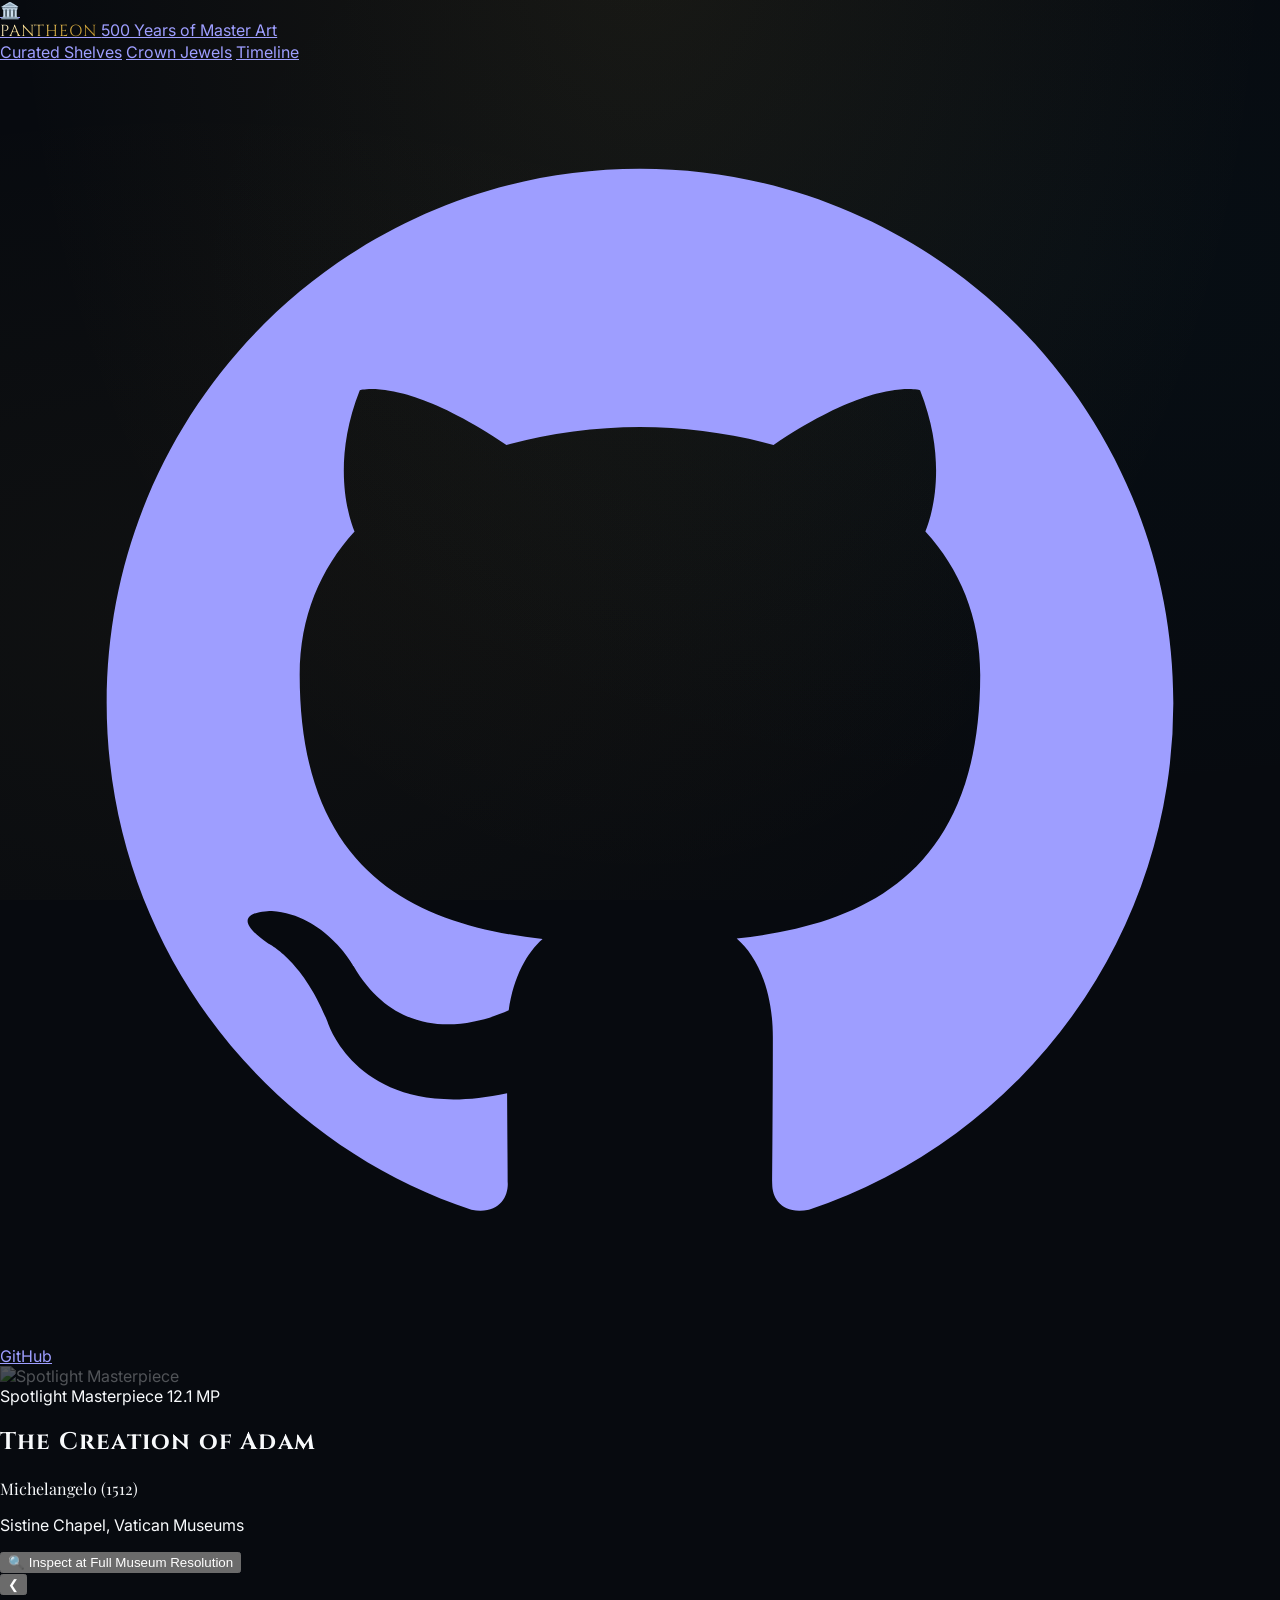
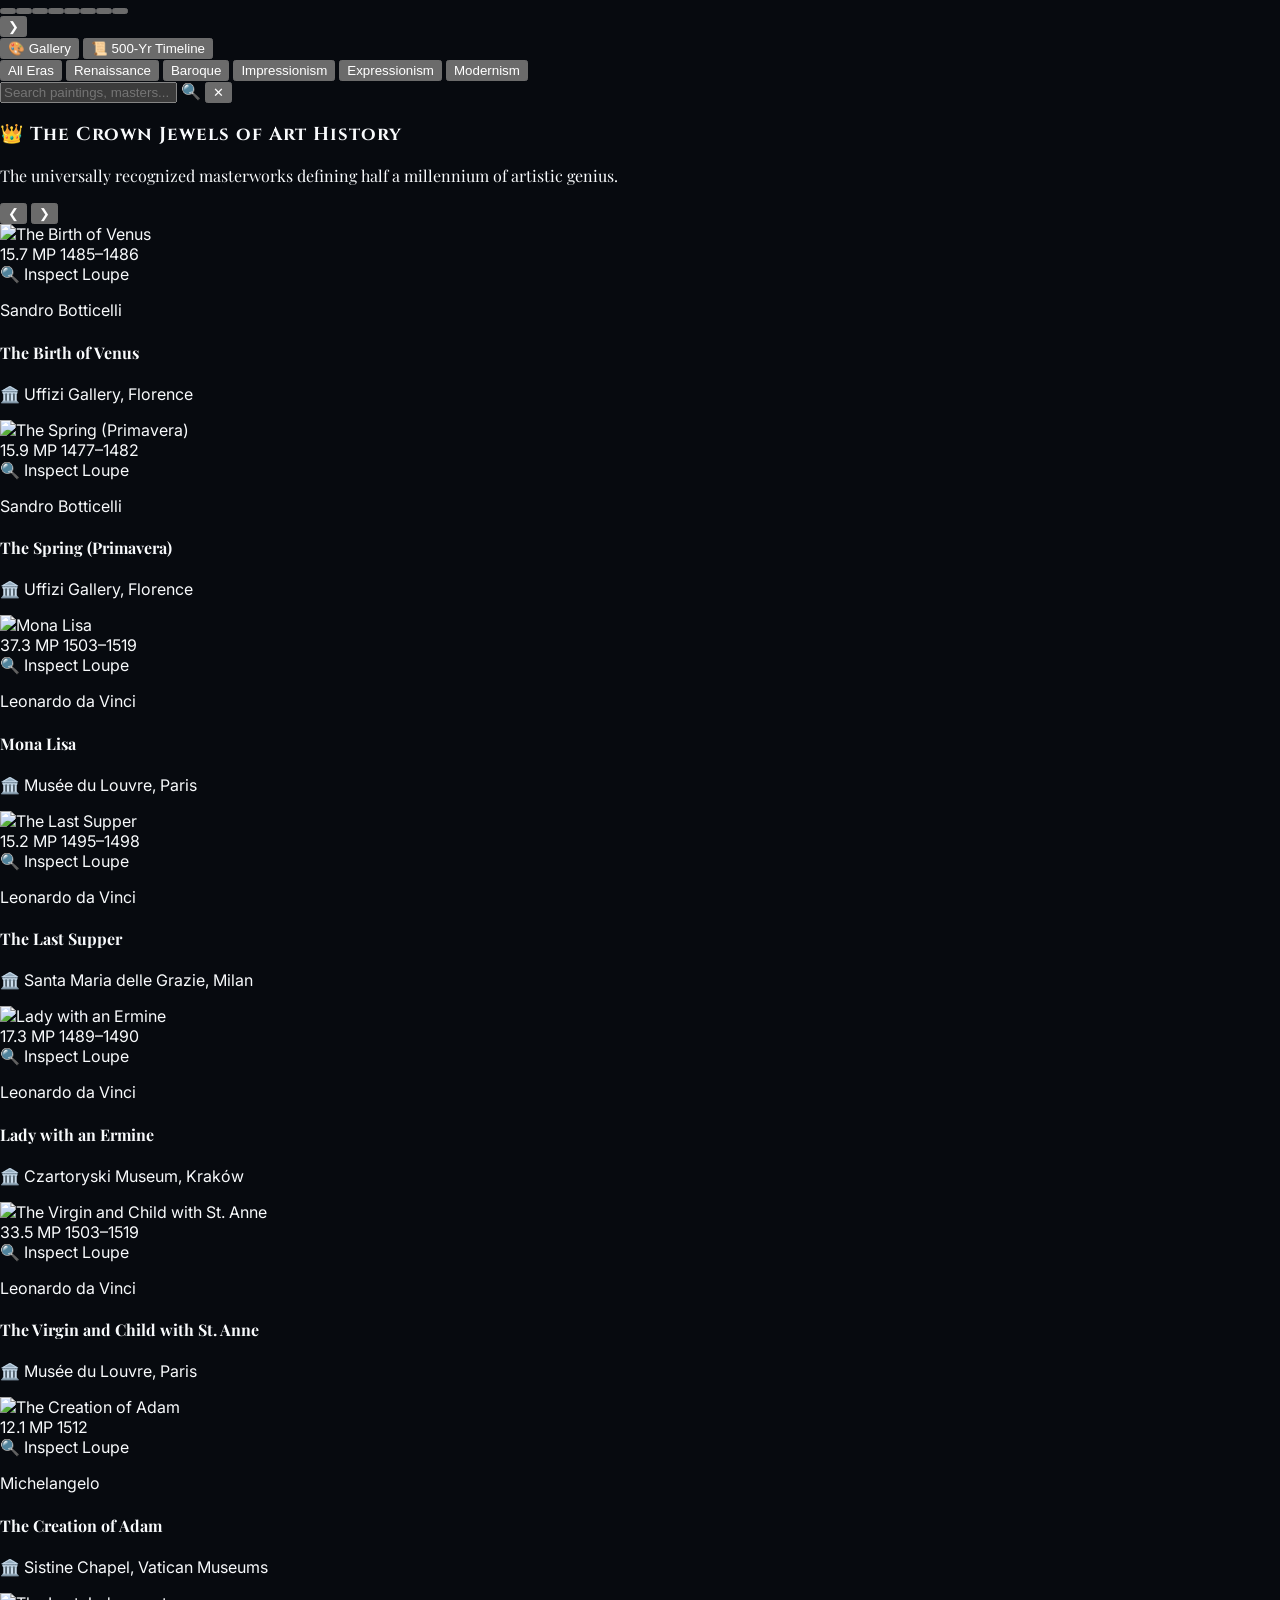
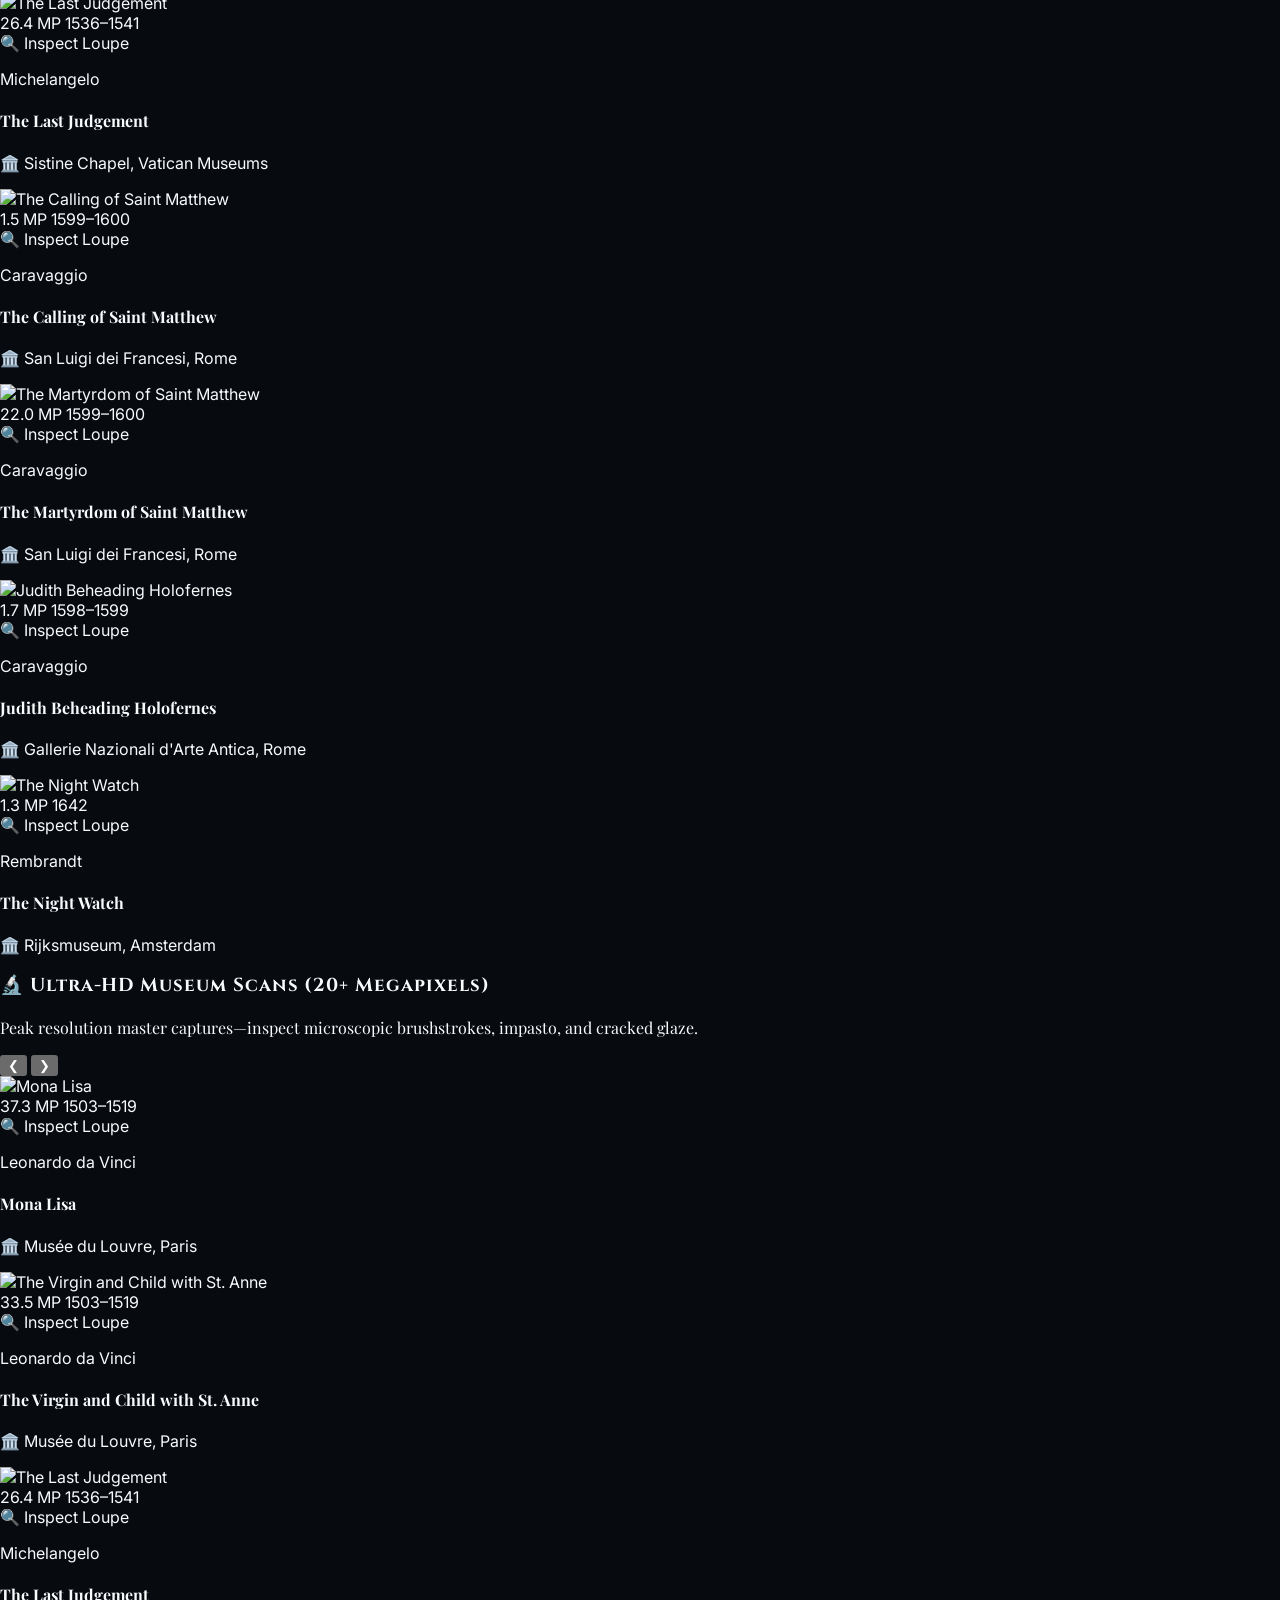
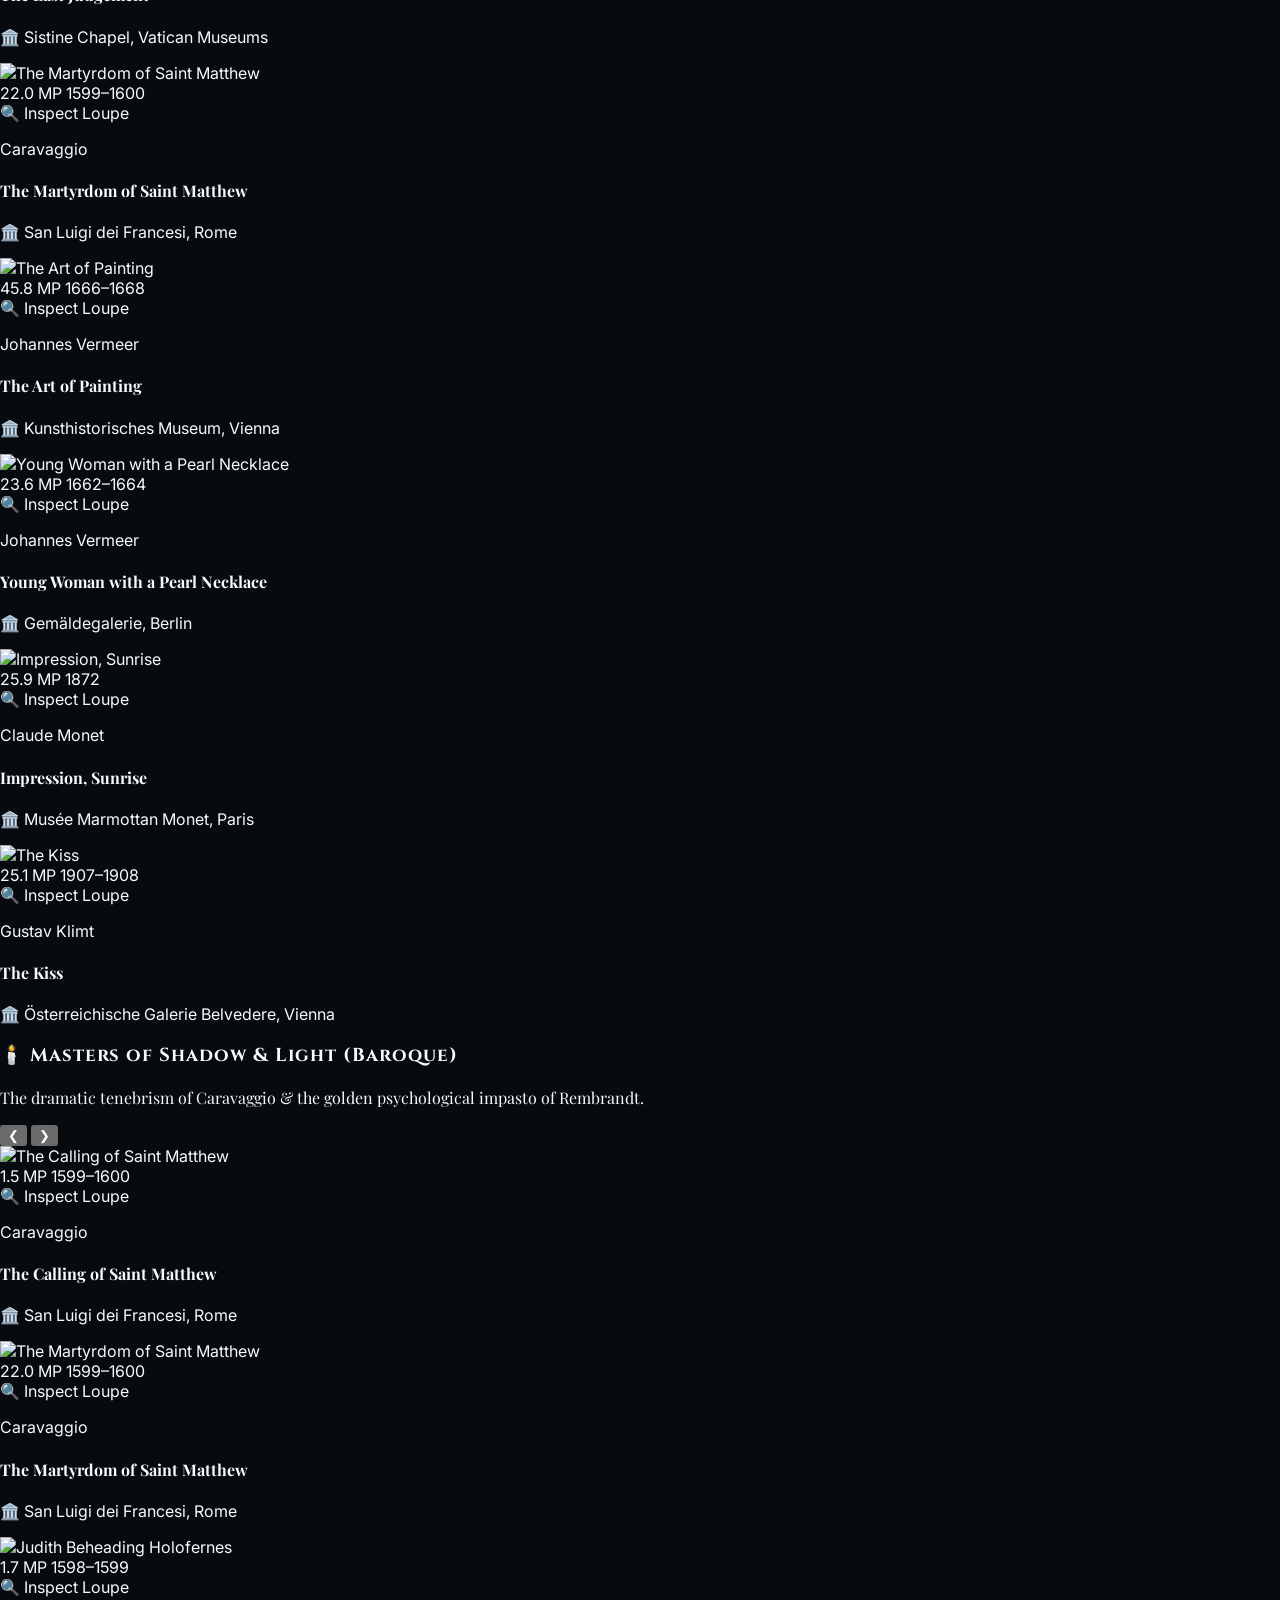
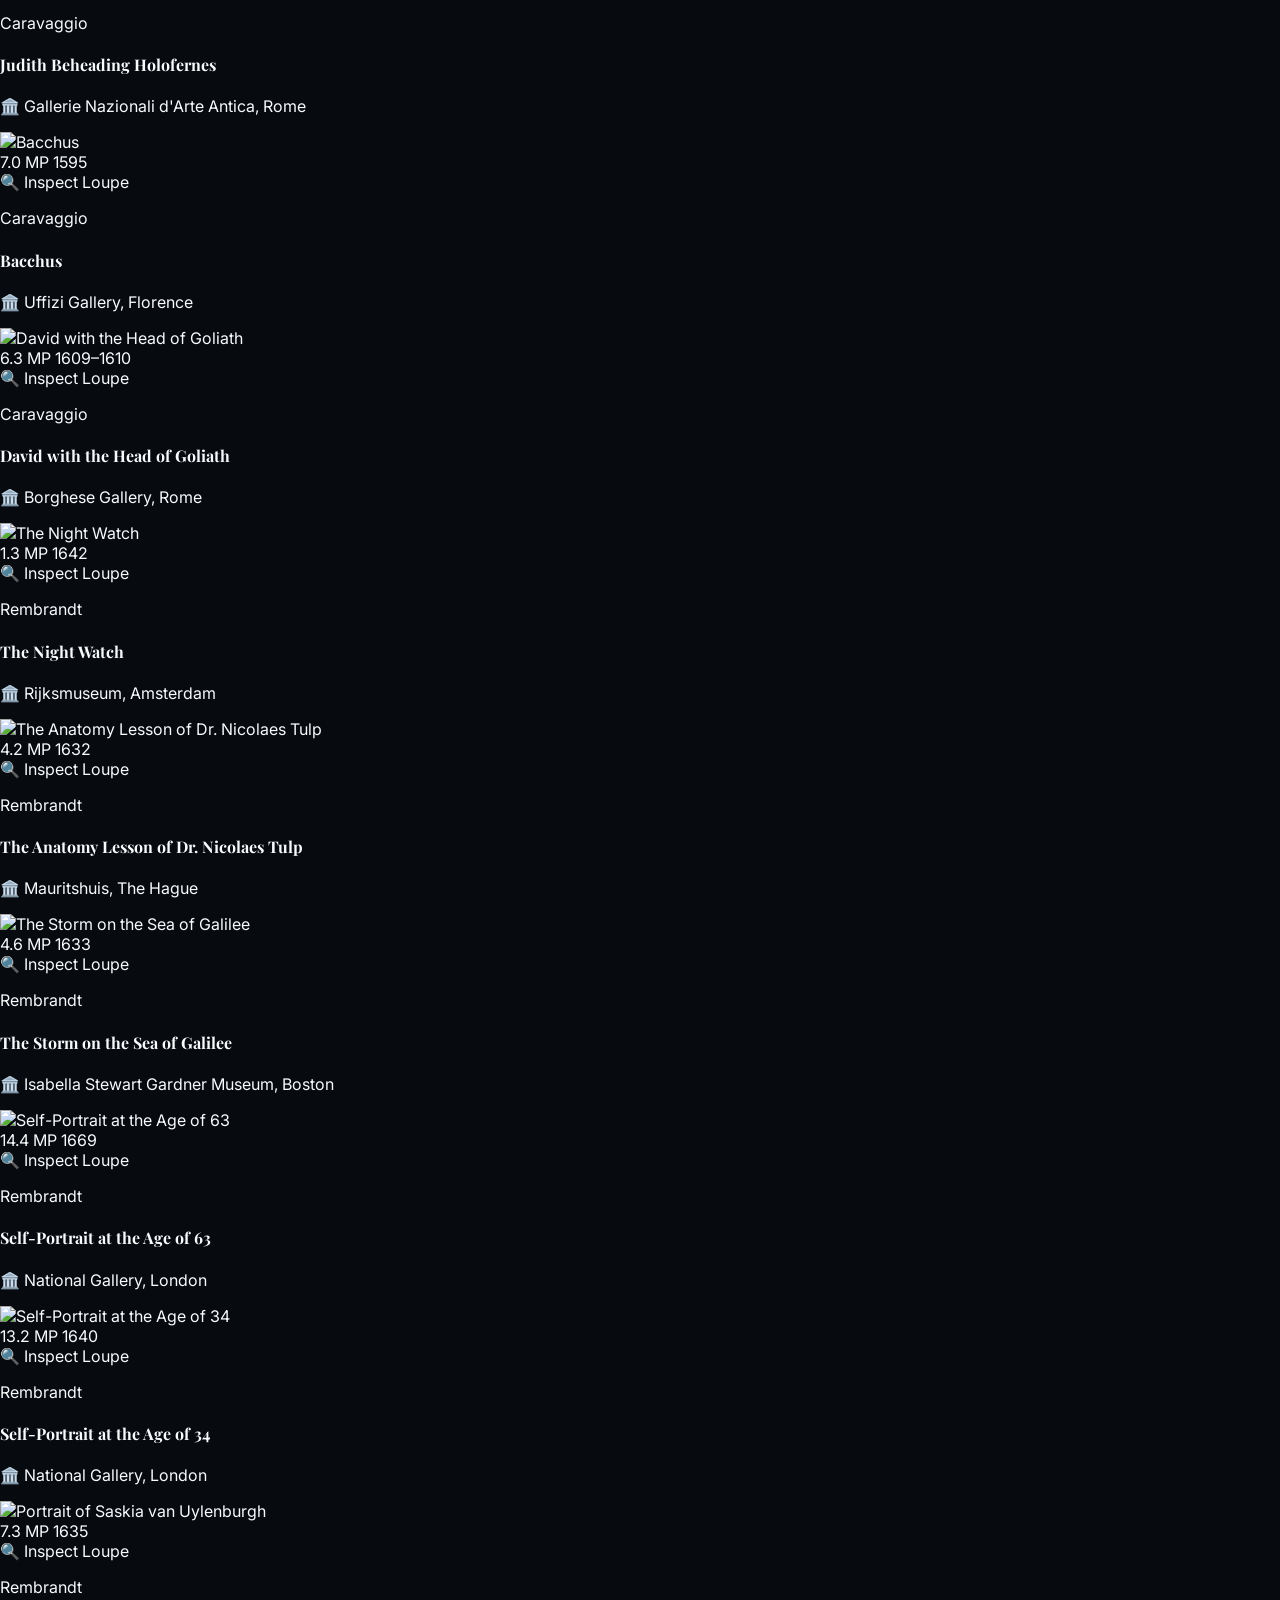
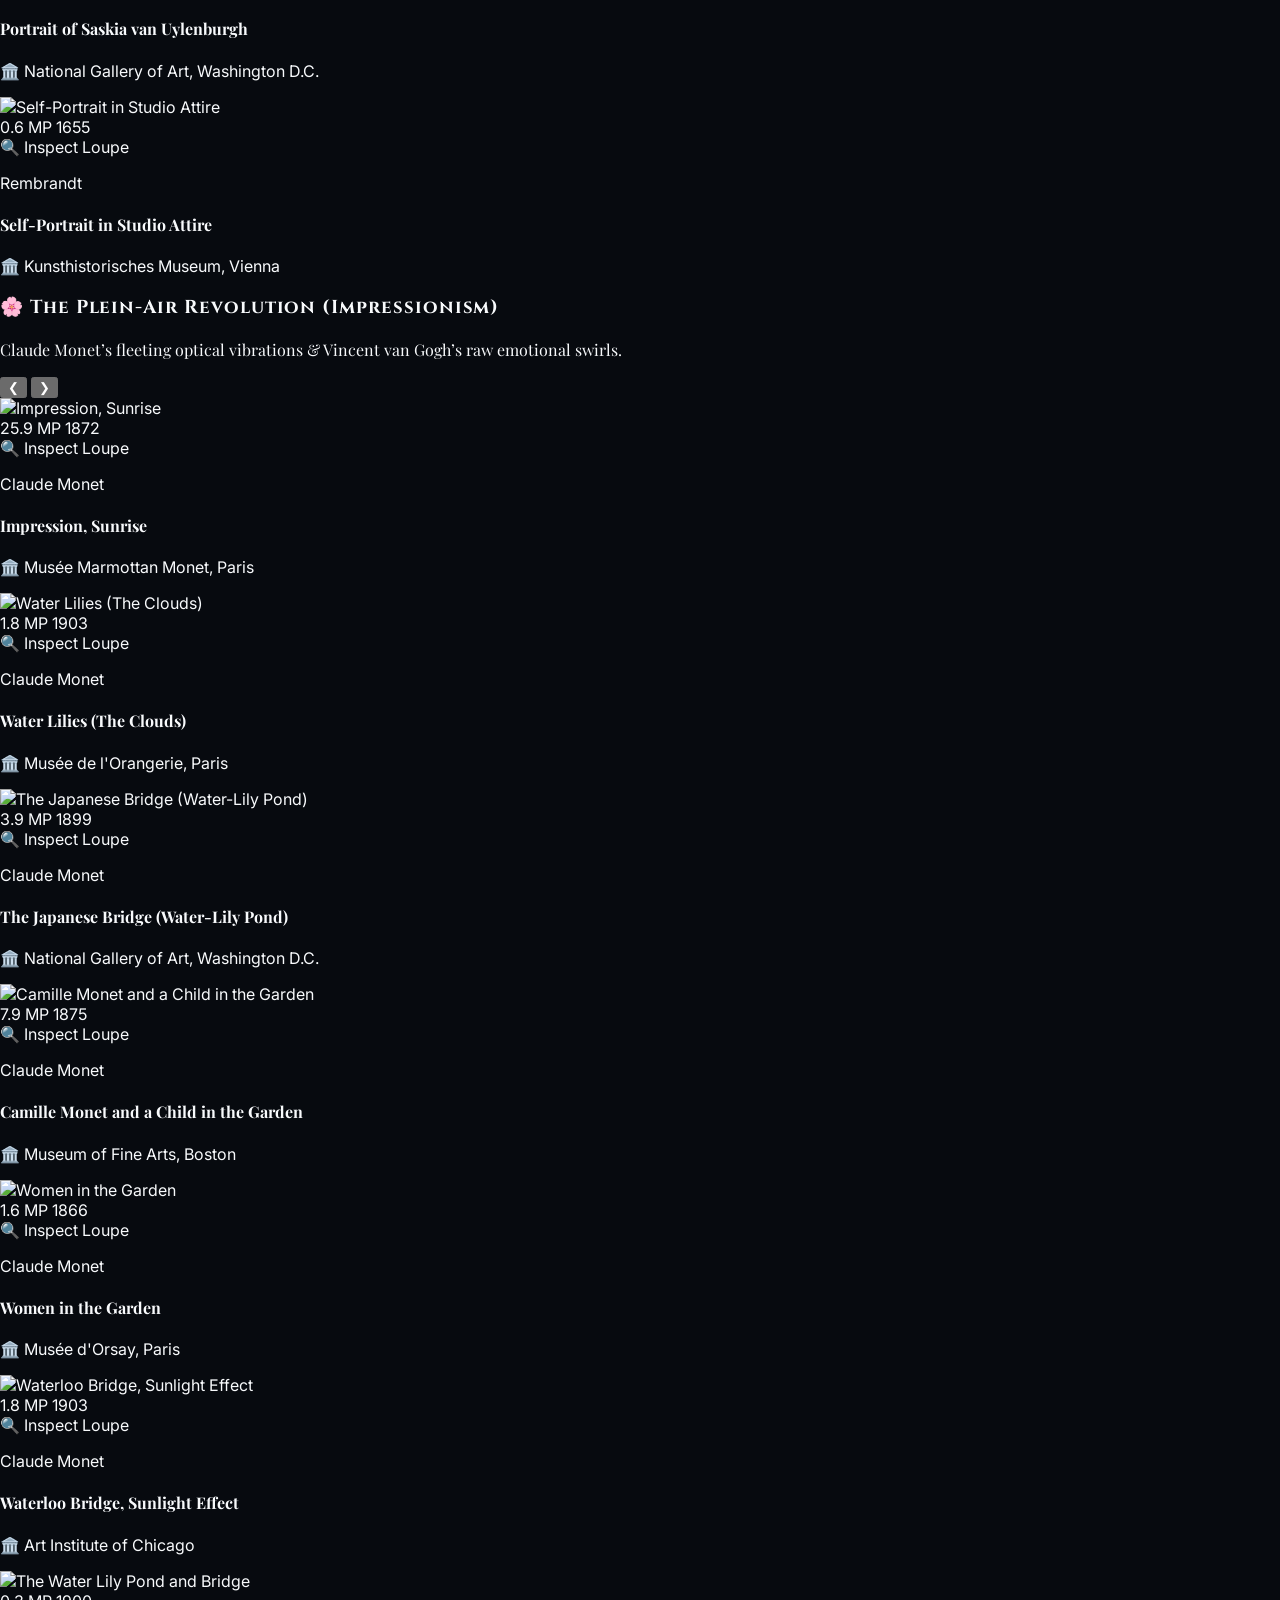
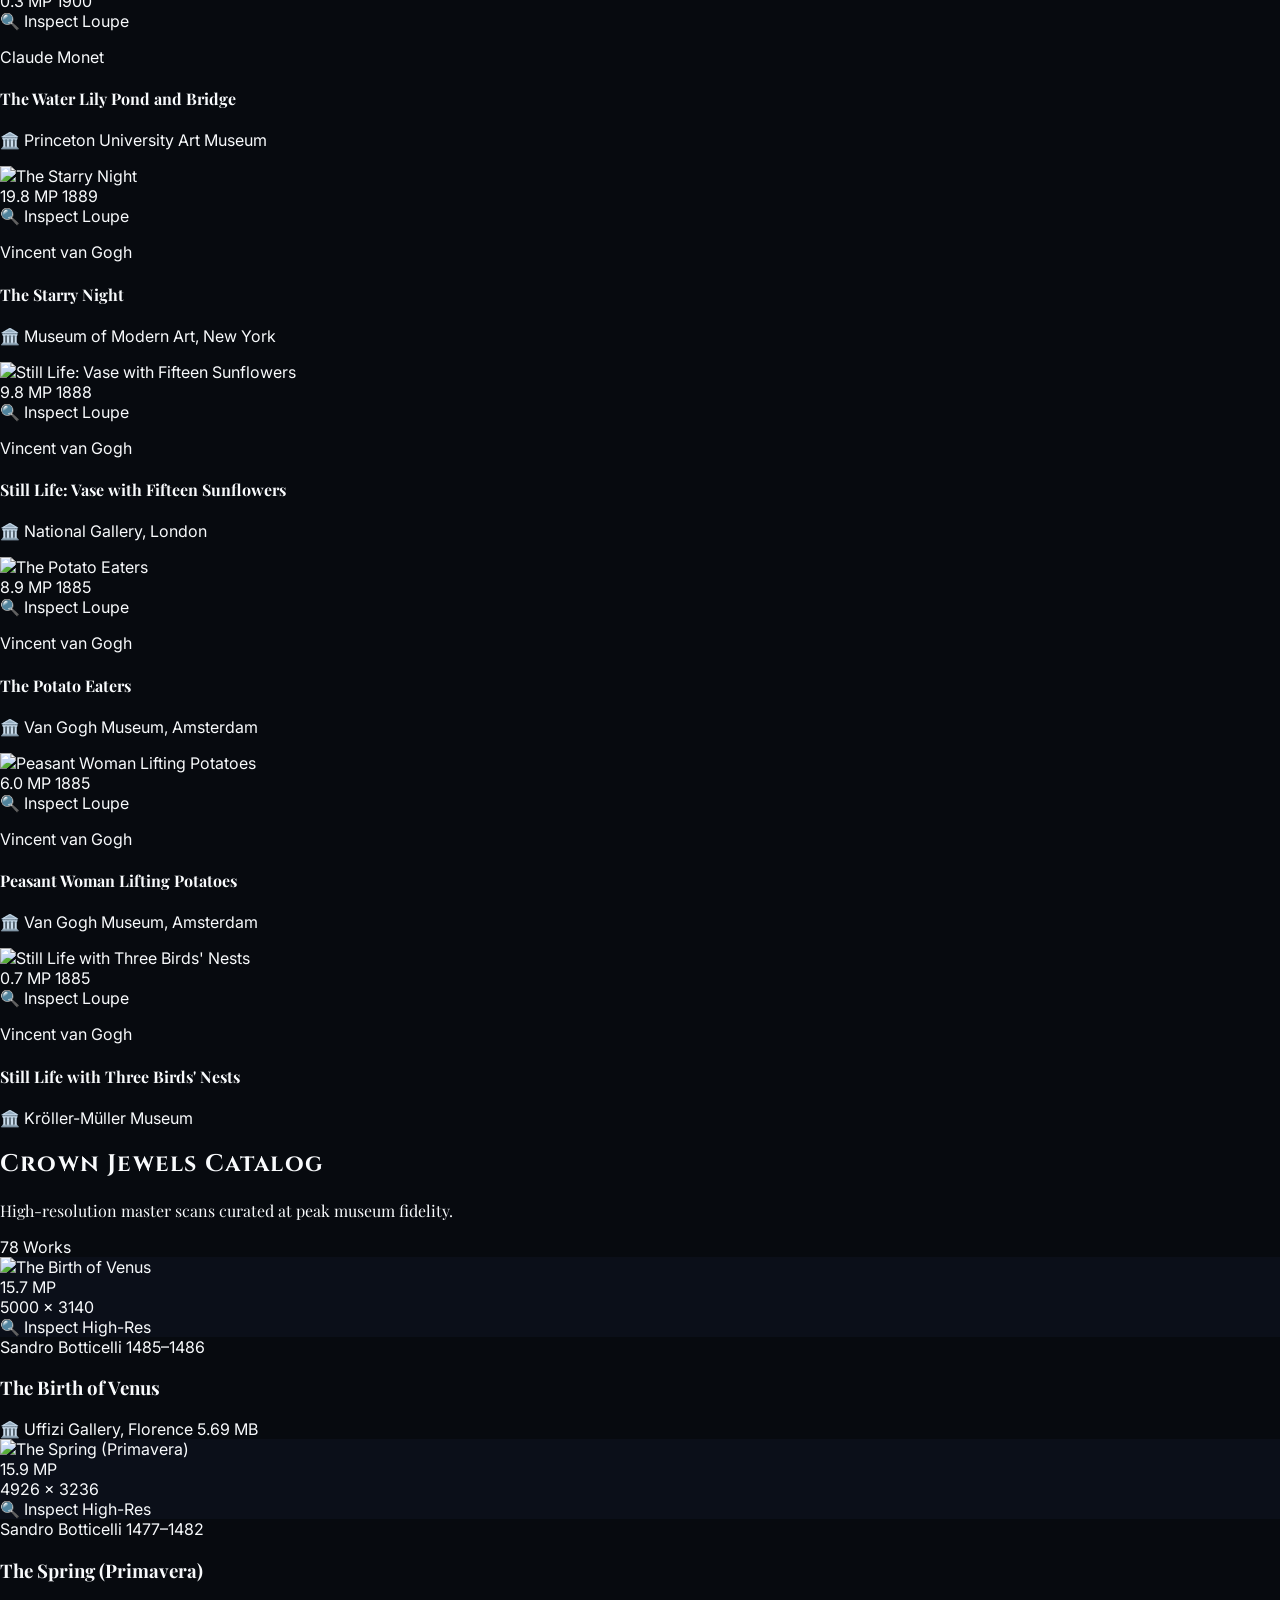
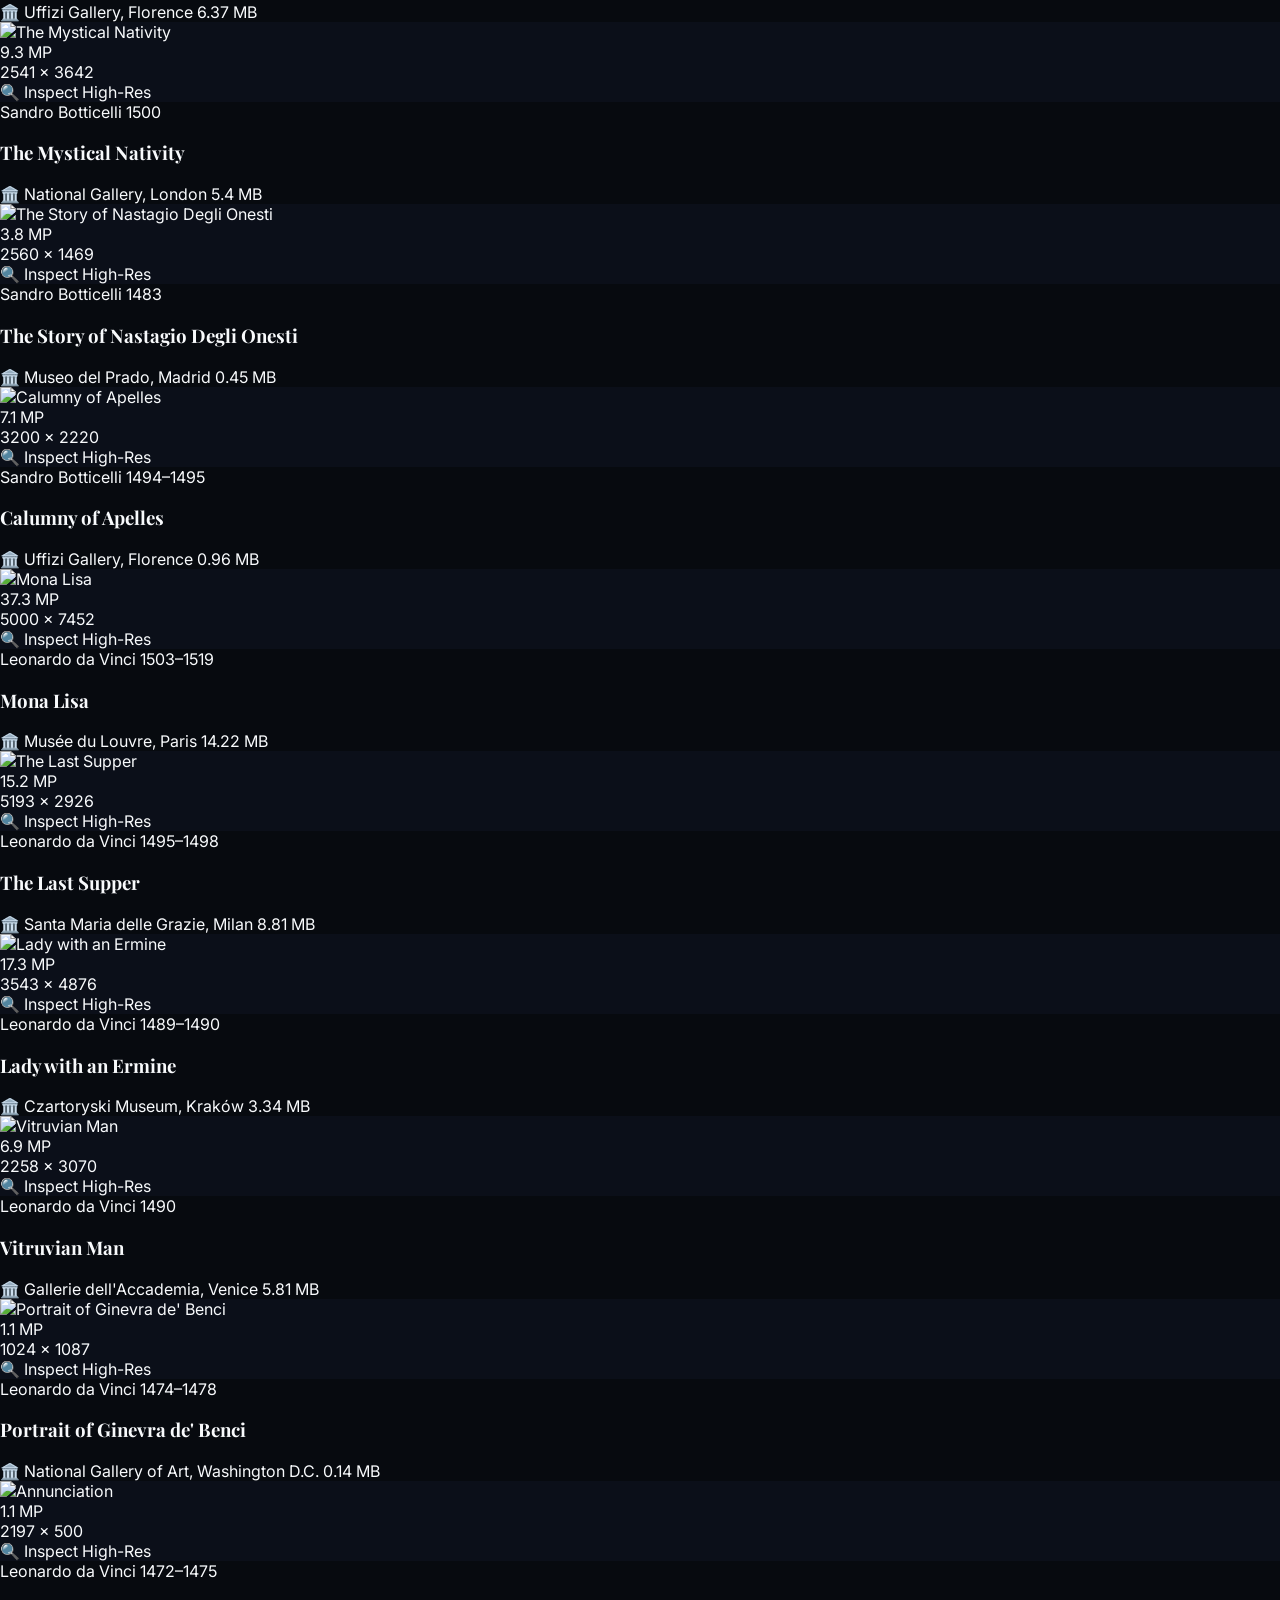
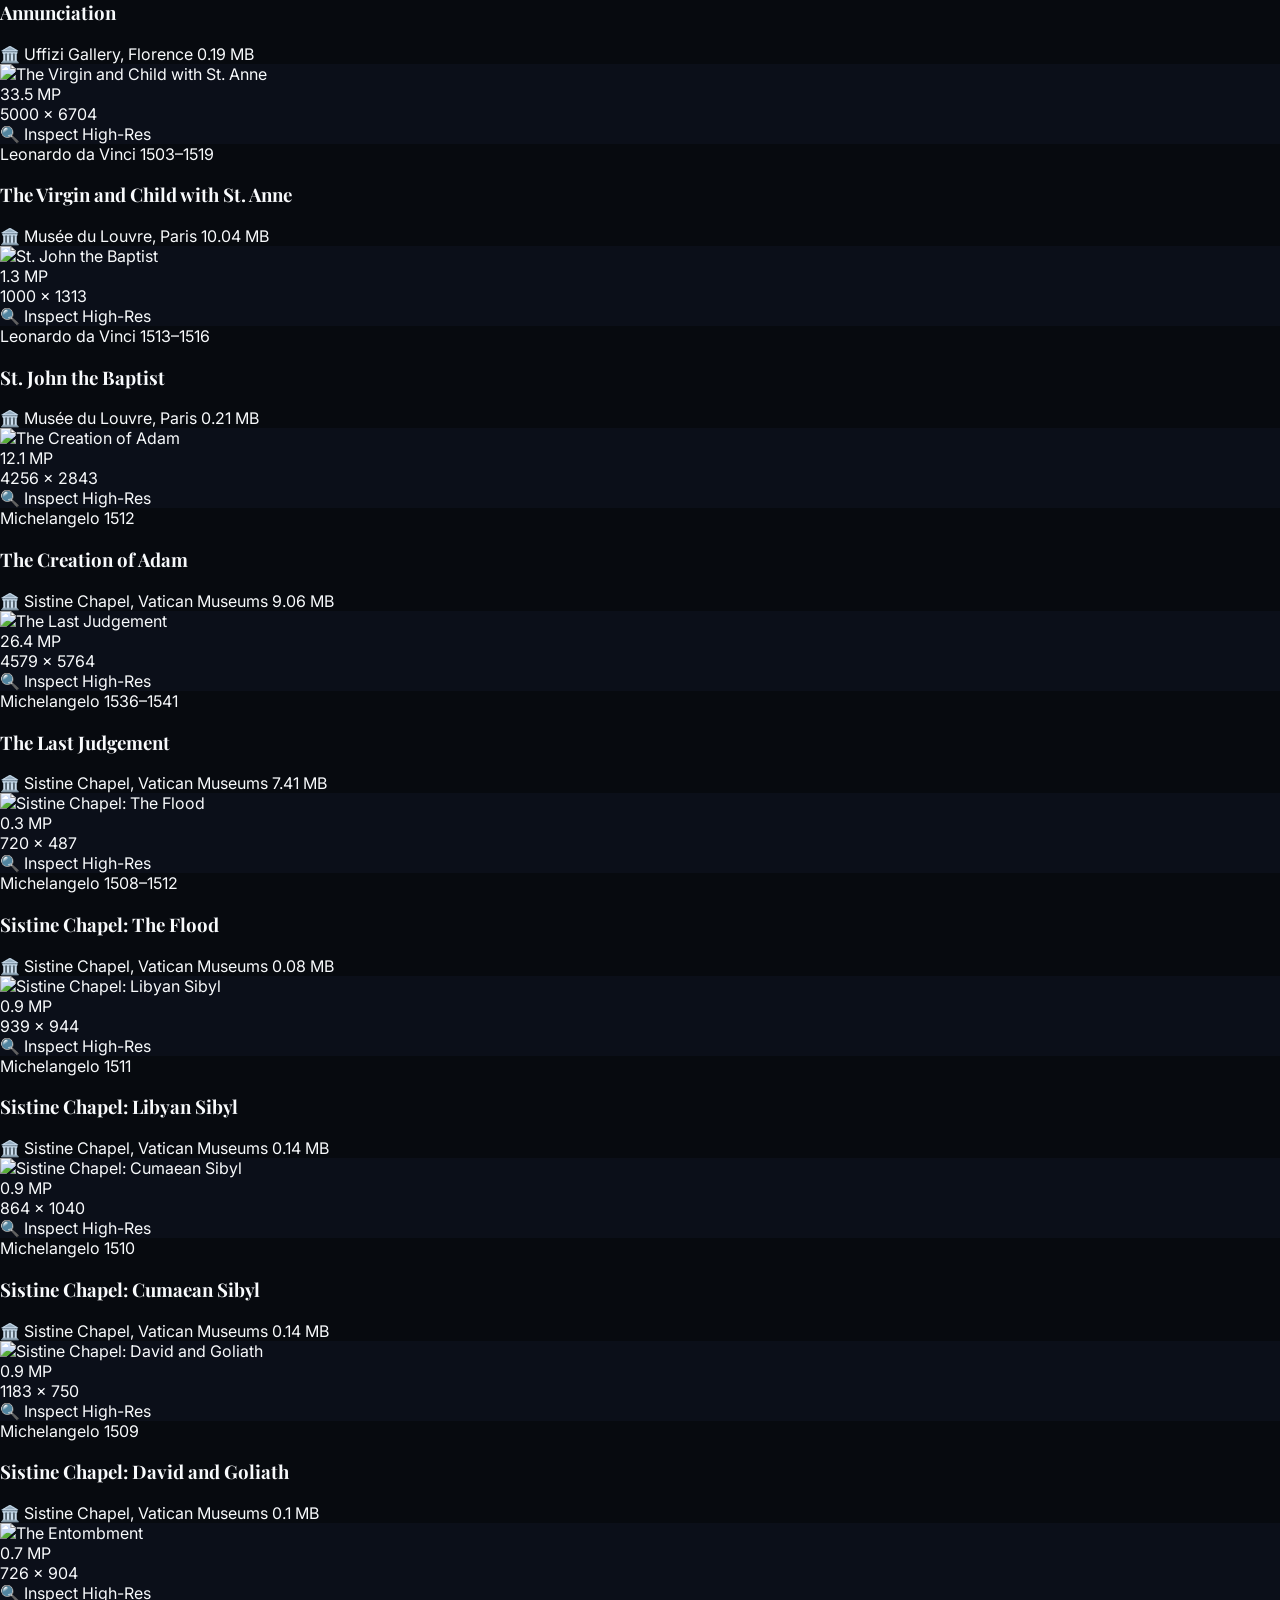
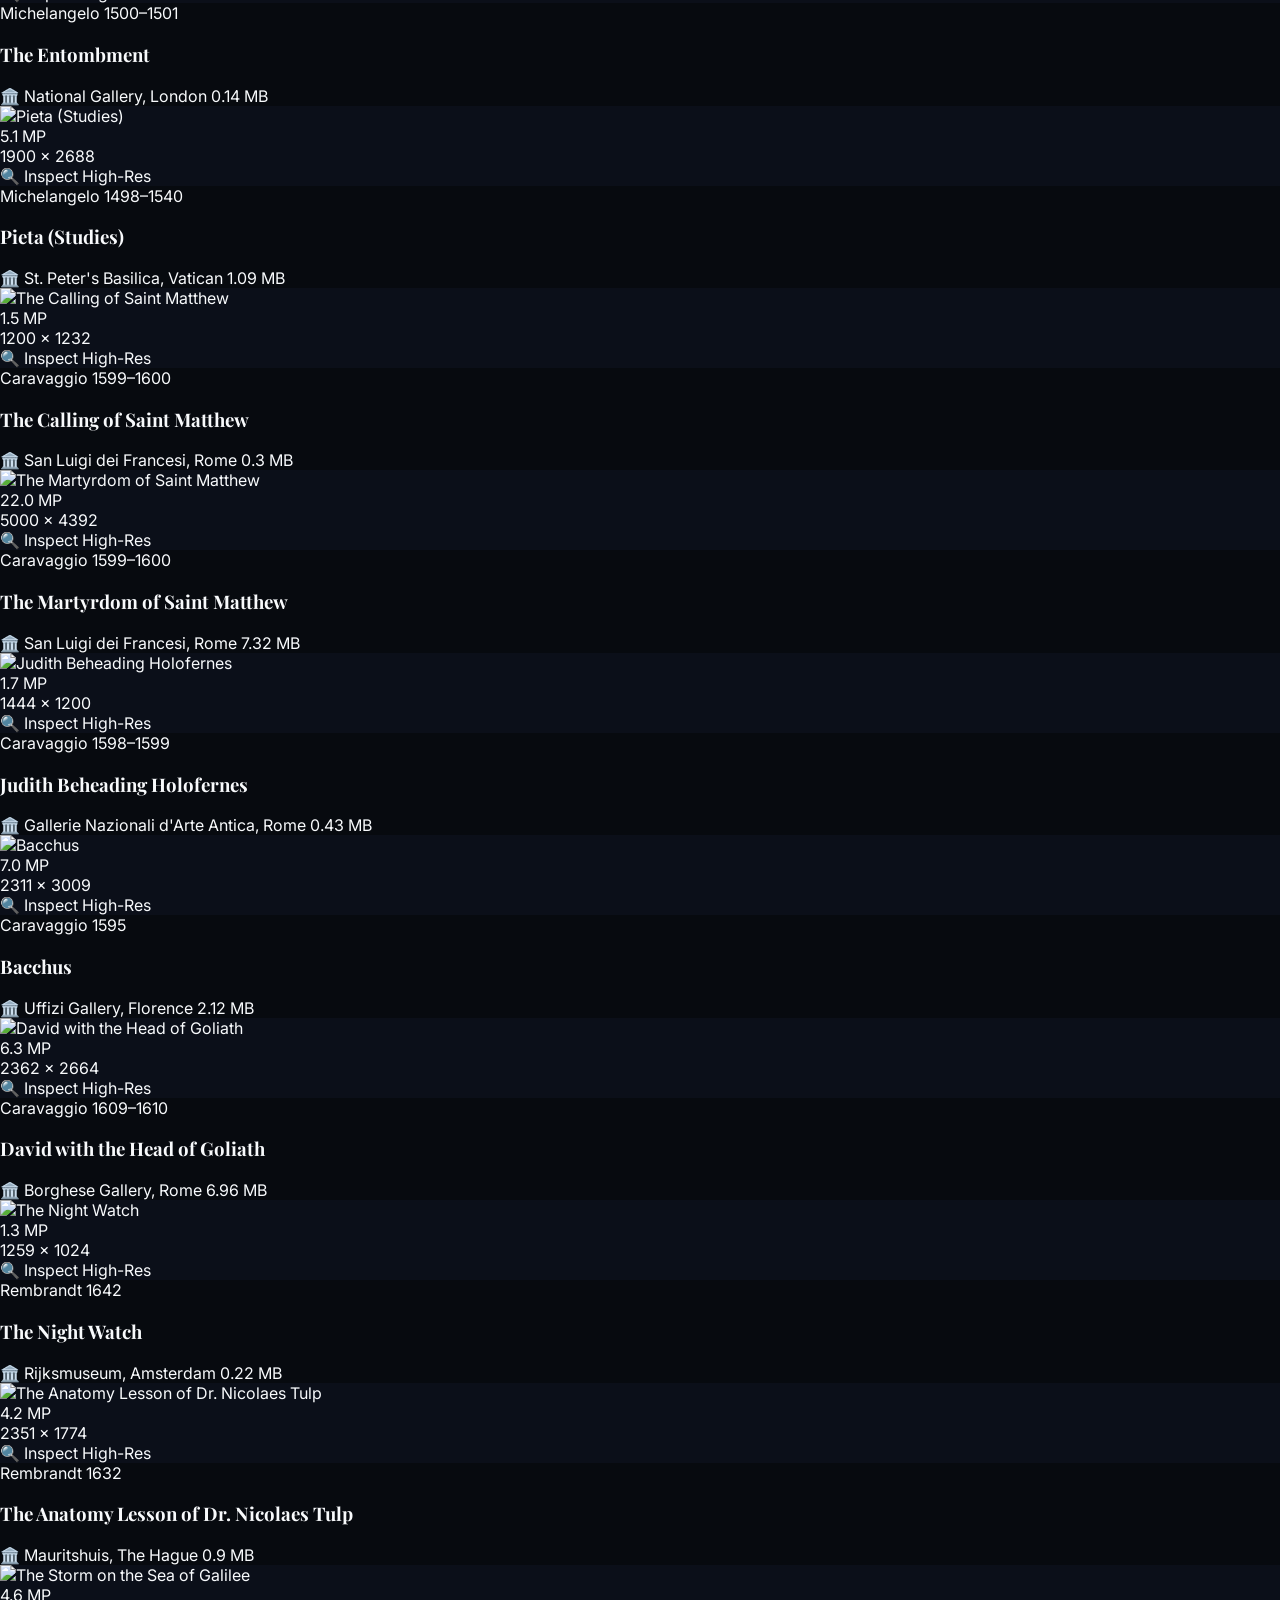
==== index.html @ 2c098b66 "feat(phase2): implement Curator's 3.0x detail loupe, mobile bottom sheet gesture, and curated shelve" ====
<!DOCTYPE html>
<html lang="en" class="scroll-smooth">
<head>
  <meta charset="UTF-8" />
  <meta name="viewport" content="width=device-width, initial-scale=1.0" />
  <title>Pantheon: 500 Years of Western Art & Master Scans</title>
  
  <!-- SEO & OpenGraph Sharing Metadata -->
  <meta name="description" content="An immersive visual digital exhibition across 500 years of Western master art, 13 celebrity masters, and uncompressed museum scans up to 45.8 megapixels." />
  <meta property="og:title" content="Pantheon: 500 Years of Art History & Master Gallery" />
  <meta property="og:description" content="Explore uncompressed museum-grade master scans from Da Vinci, Vermeer, Van Gogh, Monet, and Picasso." />
  <meta property="og:type" content="website" />
  
  <!-- Tailwind CSS -->
  <script src="https://cdn.tailwindcss.com"></script>
  
  <!-- Custom Museum Stylesheet -->
  <link rel="stylesheet" href="css/style.css" />
</head>
<body class="bg-[#070a0f] text-slate-100 font-sans antialiased selection:bg-amber-500/30 selection:text-amber-200 min-h-screen flex flex-col">

  <!-- Top Sticky Navigation Bar -->
  <header class="sticky top-0 z-40 bg-[#070a0f]/85 backdrop-blur-xl border-b border-amber-500/20 shadow-2xl transition-all">
    <div class="max-w-7xl mx-auto px-4 sm:px-6 lg:px-8 h-16 flex items-center justify-between">
      
      <!-- Brand Logo -->
      <a href="#" class="flex items-center gap-3 group">
        <div class="w-9 h-9 rounded-xl bg-gradient-to-br from-amber-400 to-amber-600 flex items-center justify-center text-lg shadow-md shadow-amber-500/20 group-hover:scale-105 transition-transform">
          🏛️
        </div>
        <div>
          <span class="font-monumental text-lg font-black tracking-wider text-gold-gradient block leading-none">
            PANTHEON
          </span>
          <span class="text-[9px] font-mono text-slate-400 tracking-widest uppercase">
            500 Years of Master Art
          </span>
        </div>
      </a>

      <!-- Quick Section Anchor Links -->
      <nav class="hidden md:flex items-center gap-6 text-xs font-semibold uppercase tracking-wider text-slate-300">
        <a href="#shelvesSection" class="hover:text-amber-400 transition-colors">Curated Shelves</a>
        <a href="#gallerySection" class="hover:text-amber-400 transition-colors">Crown Jewels</a>
        <a href="#timelineSection" class="hover:text-amber-400 transition-colors">Timeline</a>
      </nav>

      <!-- GitHub Link -->
      <div class="flex items-center gap-3">
        <a 
          href="https://github.com/lgtkgtv/pantheon-art" 
          target="_blank" 
          rel="noopener noreferrer" 
          class="flex items-center gap-2 bg-slate-900 hover:bg-slate-800 border border-slate-700 hover:border-amber-400/50 text-slate-200 px-3.5 py-1.5 rounded-full text-xs font-semibold transition-all shadow-md"
        >
          <svg class="w-3.5 h-3.5 text-amber-400" fill="currentColor" viewBox="0 0 24 24">
            <path fill-rule="evenodd" clip-rule="evenodd" d="M12 2C6.477 2 2 6.484 2 12.017c0 4.425 2.865 8.18 6.839 9.504.5.092.682-.217.682-.483 0-.237-.008-.868-.013-1.703-2.782.605-3.369-1.343-3.369-1.343-.454-1.158-1.11-1.466-1.11-1.466-.908-.62.069-.608.069-.608 1.003.07 1.53 1.032 1.53 1.032.892 1.53 2.341 1.088 2.91.832.092-.647.35-1.088.636-1.338-2.22-.253-4.555-1.113-4.555-4.951 0-1.093.39-1.988 1.029-2.688-.103-.253-.446-1.272.098-2.65 0 0 .84-.27 2.75 1.026A9.564 9.564 0 0112 6.844c.85.004 1.705.115 2.504.337 1.909-1.296 2.747-1.027 2.747-1.027.546 1.379.202 2.398.1 2.651.64.7 1.028 1.595 1.028 2.688 0 3.848-2.339 4.695-4.566 4.943.359.309.678.92.678 1.855 0 1.338-.012 2.419-.012 2.747 0 .268.18.58.688.482A10.019 10.019 0 0022 12.017C22 6.484 17.522 2 12 2z"></path>
          </svg>
          <span class="font-mono text-[11px]">GitHub</span>
        </a>
      </div>
    </div>
  </header>

  <!-- Dramatic Cinematic Spotlight Hero -->
  <section class="relative min-h-[70vh] sm:min-h-[82vh] flex items-end justify-center overflow-hidden border-b border-slate-900 bg-black">
    
    <!-- Hero Background Image (Cross-fading) -->
    <img 
      id="heroBg" 
      src="" 
      alt="Spotlight Masterpiece" 
      class="absolute inset-0 w-full h-full object-cover object-center filter brightness-[0.65] contrast-[1.05] transition-opacity duration-700 ease-out"
    />

    <!-- Vignette & Warm Spotlight Gradients -->
    <div class="absolute inset-0 bg-gradient-to-t from-[#070a0f] via-[#070a0f]/40 to-transparent"></div>
    <div class="absolute inset-0 bg-[radial-gradient(ellipse_at_center,transparent_0%,#070a0f_90%)]"></div>

    <!-- Floating Museum Placard & Call to Action -->
    <div class="relative z-20 max-w-5xl w-full mx-auto px-4 sm:px-6 pb-12 pt-28 flex flex-col sm:flex-row sm:items-end justify-between gap-6">
      
      <div class="space-y-2 max-w-xl">
        <div class="inline-flex items-center gap-2 px-3 py-1 rounded-full bg-black/60 border border-amber-500/40 backdrop-blur-md text-amber-300 text-xs font-mono font-semibold">
          <span class="w-2 h-2 rounded-full bg-amber-400 animate-pulse"></span>
          Spotlight Masterpiece
          <span id="heroMpBadge" class="ml-1 text-emerald-400 border-l border-amber-500/30 pl-2"></span>
        </div>

        <h1 id="heroTitle" class="font-monumental text-3xl sm:text-5xl font-extrabold text-white tracking-wide leading-tight drop-shadow-lg">
          <!-- Populated by JS -->
        </h1>

        <p id="heroMeta" class="font-editorial italic text-base sm:text-xl text-amber-200 drop-shadow">
          <!-- Populated by JS -->
        </p>

        <p id="heroMuseum" class="text-xs sm:text-sm text-slate-300 font-sans flex items-center gap-1.5 drop-shadow">
          <!-- Populated by JS -->
        </p>
      </div>

      <!-- Hero Actions & Carousel Controls -->
      <div class="flex flex-col sm:items-end gap-4 flex-shrink-0">
        <button 
          id="heroInspectBtn" 
          class="bg-gradient-to-r from-amber-500 to-amber-600 hover:from-amber-400 hover:to-amber-500 text-slate-950 font-bold px-6 py-3 rounded-2xl shadow-xl shadow-amber-500/20 hover:scale-105 transition-all flex items-center justify-center gap-2 text-xs sm:text-sm"
        >
          <span>🔍</span> Inspect at Full Museum Resolution
        </button>

        <!-- Carousel Navigation Arrows & Indicator Dots -->
        <div class="flex items-center gap-3 self-center sm:self-end">
          <button id="heroPrevBtn" title="Previous Masterpiece" class="w-8 h-8 rounded-full bg-black/60 hover:bg-amber-500 hover:text-slate-950 border border-slate-700 flex items-center justify-center text-xs transition">
            &#10094;
          </button>
          
          <div id="heroDots" class="flex items-center gap-1.5">
            <!-- Populated by JS -->
          </div>

          <button id="heroNextBtn" title="Next Masterpiece" class="w-8 h-8 rounded-full bg-black/60 hover:bg-amber-500 hover:text-slate-950 border border-slate-700 flex items-center justify-center text-xs transition">
            &#10095;
          </button>
        </div>
      </div>

    </div>
  </section>

  <!-- Minimalist Sticky Control & Filter Bar -->
  <nav class="sticky top-16 z-30 py-3 px-4 sm:px-6 max-w-5xl mx-auto w-full">
    <div class="bg-slate-900/90 backdrop-blur-xl border border-slate-800 rounded-2xl p-2 shadow-2xl flex flex-col md:flex-row items-center justify-between gap-3">
      
      <!-- View Switcher (Gallery vs Timeline) -->
      <div class="flex items-center p-1 bg-slate-950/80 rounded-xl border border-slate-800 flex-shrink-0">
        <button id="tabGallery" class="px-3.5 py-1.5 rounded-lg text-xs font-bold bg-amber-500 text-slate-950 transition-all flex items-center gap-1.5">
          <span>🎨</span> Gallery
        </button>
        <button id="tabTimeline" class="px-3.5 py-1.5 rounded-lg text-xs font-semibold text-slate-400 hover:text-white transition-all flex items-center gap-1.5">
          <span>📜</span> 500-Yr Timeline
        </button>
      </div>

      <!-- Thumb-Friendly Epoch Filter Pills -->
      <div class="flex items-center gap-1.5 overflow-x-auto no-scrollbar py-0.5 w-full md:w-auto">
        <button data-epoch="all" class="epoch-pill flex-shrink-0 px-3 py-1 rounded-xl text-xs font-bold bg-amber-500 text-slate-950 transition">All Eras</button>
        <button data-epoch="renaissance" class="epoch-pill flex-shrink-0 px-3 py-1 rounded-xl text-xs font-medium bg-slate-800/80 hover:bg-slate-700 text-slate-300 transition">Renaissance</button>
        <button data-epoch="baroque" class="epoch-pill flex-shrink-0 px-3 py-1 rounded-xl text-xs font-medium bg-slate-800/80 hover:bg-slate-700 text-slate-300 transition">Baroque</button>
        <button data-epoch="impressionism" class="epoch-pill flex-shrink-0 px-3 py-1 rounded-xl text-xs font-medium bg-slate-800/80 hover:bg-slate-700 text-slate-300 transition">Impressionism</button>
        <button data-epoch="expressionism" class="epoch-pill flex-shrink-0 px-3 py-1 rounded-xl text-xs font-medium bg-slate-800/80 hover:bg-slate-700 text-slate-300 transition">Expressionism</button>
        <button data-epoch="modernism" class="epoch-pill flex-shrink-0 px-3 py-1 rounded-xl text-xs font-medium bg-slate-800/80 hover:bg-slate-700 text-slate-300 transition">Modernism</button>
      </div>

      <!-- Omni-Search Pill -->
      <div class="relative w-full md:w-56 flex-shrink-0">
        <input 
          id="searchInput" 
          type="text" 
          placeholder="Search paintings, masters..." 
          class="w-full bg-slate-950/90 border border-slate-700 focus:border-amber-400 rounded-xl pl-8 pr-7 py-1.5 text-xs text-white placeholder-slate-500 focus:outline-none focus:ring-1 focus:ring-amber-400 transition"
        />
        <span class="absolute left-2.5 top-2 text-slate-500 text-xs">🔍</span>
        <button id="searchClearBtn" class="hidden absolute right-2.5 top-1.5 text-slate-400 hover:text-white text-xs">✕</button>
      </div>

    </div>
  </nav>

  <!-- Curated Horizontal Shelves Section (Instant Discovery) -->
  <section id="shelvesSection" class="py-10 px-4 sm:px-6 lg:px-8 max-w-7xl mx-auto w-full space-y-12">
    <!-- Populated dynamically by app.js (Crown Jewels, Ultra-HD, Baroque, Impressionism) -->
  </section>

  <!-- Crown Jewels Master Gallery Grid Section -->
  <section id="gallerySection" class="py-12 px-4 sm:px-6 lg:px-8 max-w-7xl mx-auto w-full">
    <div class="flex items-center justify-between mb-6 pb-4 border-b border-slate-800">
      <div>
        <h2 class="font-monumental text-xl sm:text-2xl font-bold text-white">
          Crown Jewels Catalog
        </h2>
        <p class="font-editorial text-xs sm:text-sm text-slate-400 italic">
          High-resolution master scans curated at peak museum fidelity.
        </p>
      </div>
      <span id="galleryCountBadge" class="text-xs font-mono px-3 py-1 rounded-lg bg-slate-900 border border-slate-800 text-amber-300 font-semibold">
        <!-- Populated by JS -->
      </span>
    </div>

    <!-- Gallery Grid -->
    <div id="galleryGrid" class="grid grid-cols-1 sm:grid-cols-2 lg:grid-cols-3 xl:grid-cols-4 gap-6">
      <!-- Populated dynamically by app.js -->
    </div>

    <!-- No Results Notice -->
    <div id="noResultsNotice" class="hidden text-center py-16 bg-slate-900/40 rounded-3xl border border-slate-800 mt-6">
      <span class="text-3xl">🔍</span>
      <h3 class="font-editorial text-base font-bold text-white mt-2">No Artworks Found</h3>
      <p class="text-xs text-slate-400 mt-1">Try searching another title or resetting your epoch filter.</p>
    </div>
  </section>

  <!-- 500-Year Timeline Section with Curator Micro-Plaques -->
  <section id="timelineSection" class="hidden py-12 px-4 sm:px-6 lg:px-8 max-w-5xl mx-auto w-full">
    <div class="text-center max-w-2xl mx-auto mb-12">
      <span class="text-xs font-mono uppercase tracking-widest text-amber-400 font-bold">Chronological Odyssey</span>
      <h2 class="font-monumental text-2xl sm:text-3xl font-bold text-white mt-1">
        500 Years of Western Art Evolution
      </h2>
      <p class="font-editorial italic text-xs sm:text-sm text-slate-400 mt-1">
        Bite-sized micro-plaques tracking the 13 celebrity masters from Botticelli (1470) to Kahlo (1954).
      </p>
    </div>

    <!-- Timeline Container -->
    <div id="timelineContainer" class="space-y-10">
      <!-- Populated dynamically by app.js -->
    </div>
  </section>

  <!-- Lightbox Modal & Mobile Bottom Sheet -->
  <div id="lightboxModal" class="hidden fixed inset-0 z-50 bg-black/90 backdrop-blur-2xl flex items-center justify-center p-0 sm:p-4">
    
    <div class="modal-sheet-container w-full max-w-5xl h-full sm:h-auto sm:max-h-[90vh] sm:rounded-3xl sm:border sm:border-slate-800 bg-[#090e17] flex flex-col justify-between overflow-hidden shadow-2xl">
      
      <!-- Mobile Touch Drag Handle -->
      <div id="sheetHandleZone" class="sheet-handle-zone sm:hidden">
        <div class="sheet-handle"></div>
      </div>

      <!-- Modal Header -->
      <div class="h-14 px-4 sm:px-6 flex items-center justify-between border-b border-slate-800/80 bg-slate-950/70 z-20">
        <div class="truncate max-w-[60%] sm:max-w-[65%]">
          <h3 id="modalTitle" class="font-editorial text-sm sm:text-base font-bold text-white truncate"></h3>
          <p id="modalArtist" class="text-xs text-amber-400 font-mono truncate"></p>
        </div>

        <!-- Loupe, Zoom & Close Controls -->
        <div class="flex items-center gap-1.5">
          <button id="loupeToggleBtn" title="Toggle 3.0x Curator's Magnifying Loupe" class="px-2.5 sm:px-3 py-1 rounded-lg bg-slate-800 hover:bg-amber-500/20 text-slate-300 hover:text-amber-300 border border-slate-700 text-xs font-semibold flex items-center gap-1.5 transition">
            <span>🔬</span> <span class="hidden sm:inline">Curator's</span> Loupe
          </button>
          
          <button id="zoomOutBtn" title="Zoom Out (-)" class="hidden sm:block px-2.5 py-1 rounded-lg bg-slate-800 hover:bg-slate-700 text-slate-200 text-xs font-mono">－</button>
          <button id="zoomResetBtn" title="Reset Zoom" class="hidden sm:block px-2.5 py-1 rounded-lg bg-slate-800 hover:bg-slate-700 text-slate-300 text-xs font-mono">1:1</button>
          <button id="zoomInBtn" title="Zoom In (+)" class="hidden sm:block px-2.5 py-1 rounded-lg bg-slate-800 hover:bg-slate-700 text-slate-200 text-xs font-mono">＋</button>
          <button id="modalCloseBtn" class="px-3 py-1 rounded-lg bg-slate-800 hover:bg-red-500/20 text-slate-300 hover:text-red-400 text-xs font-semibold">✕ Close</button>
        </div>
      </div>

      <!-- Viewport Stage -->
      <div id="zoomContainer" class="relative flex-1 overflow-hidden flex items-center justify-center p-3 sm:p-4 bg-black/40 min-h-[50vh]">
        <button id="modalPrevBtn" class="absolute left-3 top-1/2 -translate-y-1/2 z-30 w-10 h-10 rounded-full bg-black/70 hover:bg-amber-500 hover:text-slate-950 text-white flex items-center justify-center text-lg transition shadow-xl">
          &#10094;
        </button>
        <button id="modalNextBtn" class="absolute right-3 top-1/2 -translate-y-1/2 z-30 w-10 h-10 rounded-full bg-black/70 hover:bg-amber-500 hover:text-slate-950 text-white flex items-center justify-center text-lg transition shadow-xl">
          &#10095;
        </button>

        <!-- Curator's Magnifying Loupe Overlay Element -->
        <div id="curatorLoupe" class="curator-loupe">
          <span class="curator-loupe-badge">3.0× ULTRA-HD</span>
        </div>

        <img 
          id="modalImage" 
          src="" 
          alt="Masterpiece" 
          class="zoom-pan-container max-h-[60vh] sm:max-h-[70vh] max-w-full object-contain rounded-xl shadow-2xl border border-slate-800"
        />
      </div>

      <!-- Modal Footer -->
      <div class="border-t border-slate-800/80 bg-slate-950/80 px-4 sm:px-6 py-3 flex flex-col sm:flex-row items-center justify-between gap-2.5 text-xs">
        <div class="flex flex-wrap items-center gap-2.5 text-slate-300 text-[11px] sm:text-xs">
          <span>🏛️ <strong id="modalMuseum" class="text-white"></strong></span>
          <span class="text-slate-600">&bull;</span>
          <span id="modalRes" class="font-mono text-slate-400"></span>
          <span class="text-slate-600">&bull;</span>
          <span id="modalMp" class="font-mono text-emerald-400 font-semibold"></span>
          <span class="text-slate-600">&bull;</span>
          <span id="modalSize" class="font-mono text-slate-400"></span>
        </div>

        <a 
          id="modalRawLink" 
          href="#" 
          target="_blank" 
          rel="noopener noreferrer" 
          class="w-full sm:w-auto bg-amber-500 hover:bg-amber-400 text-slate-950 font-bold px-4 py-1.5 rounded-xl text-xs transition shadow-md flex items-center justify-center gap-1.5"
        >
          <span>🔗</span> Open Raw Museum Master Scan
        </a>
      </div>

    </div>
  </div>

  <!-- Minimalist Footer -->
  <footer class="mt-auto border-t border-slate-900 bg-[#070a0f] py-8 px-4 sm:px-6 text-center text-xs text-slate-500 space-y-2">
    <div class="flex items-center justify-center gap-2 text-slate-400 font-mono">
      <span>🏛️ Pantheon Digital Art Archive</span>
      <span>&bull;</span>
      <a href="https://github.com/lgtkgtv/pantheon-art" target="_blank" class="text-amber-400 hover:underline">github.com/lgtkgtv/pantheon-art</a>
    </div>
    <p class="text-[11px] text-slate-600">
      500 Years of Western Art &bull; 13 Celebrity Masters &bull; 78 Curated Masterpieces &bull; Public Domain Cultural Preservation
    </p>
  </footer>

  <!-- Catalog Data & Application Controller Scripts -->
  <script src="js/catalog-data.js"></script>
  <script src="js/app.js"></script>
</body>
</html>
---- css/style.css ----
/* ==========================================================================
   PANTHEON: Fine Art Exhibition & Museum Aesthetics
   ========================================================================== */

@import url('https://fonts.googleapis.com/css2?family=Cinzel:wght@400;600;700;900&family=Playfair+Display:ital,wght@0,400;0,600;0,700;1,400&family=Inter:wght@300;400;500;600;700&family=Fira+Code:wght@400;500&display=swap');

:root {
  --bg-primary: #070a0f;
  --bg-secondary: #0d121c;
  --bg-card: #111724;
  --bg-card-hover: #161f31;
  --border-subtle: rgba(212, 175, 55, 0.12);
  --border-gold: rgba(212, 175, 55, 0.45);
  --gold-primary: #e5b94c;
  --gold-light: #f8df8c;
  --gold-dark: #b38927;
  --text-primary: #f8fafc;
  --text-muted: #94a3b8;
  --text-dim: #64748b;
  --accent-emerald: #10b981;
  --font-serif-monumental: 'Cinzel', serif;
  --font-serif-editorial: 'Playfair Display', serif;
  --font-sans: 'Inter', sans-serif;
  --font-mono: 'Fira Code', monospace;
}

* {
  box-sizing: border-box;
}

html {
  scroll-behavior: smooth;
  color-scheme: dark;
}

body {
  background-color: var(--bg-primary);
  color: var(--text-primary);
  font-family: var(--font-sans);
  background-image: 
    radial-gradient(ellipse at 50% -10%, rgba(229, 185, 76, 0.08) 0%, transparent 70%),
    radial-gradient(ellipse at 85% 30%, rgba(14, 116, 144, 0.04) 0%, transparent 60%),
    radial-gradient(ellipse at 15% 70%, rgba(229, 185, 76, 0.04) 0%, transparent 60%);
  background-attachment: fixed;
  min-height: 100vh;
  margin: 0;
  padding: 0;
}

/* Custom Scrollbar */
::-webkit-scrollbar {
  width: 6px;
  height: 6px;
}
::-webkit-scrollbar-track {
  background: var(--bg-primary);
}
::-webkit-scrollbar-thumb {
  background: #1e293b;
  border-radius: 3px;
}
::-webkit-scrollbar-thumb:hover {
  background: var(--gold-dark);
}

/* Horizontal Scroll Shelves (Hide Scrollbar but keep momentum) */
.no-scrollbar::-webkit-scrollbar {
  display: none;
}
.no-scrollbar {
  -ms-overflow-style: none;
  scrollbar-width: none;
}

.shelf-snap {
  scroll-snap-type: x mandatory;
}
.shelf-snap > * {
  scroll-snap-align: start;
}

/* Typography Helpers */
.font-monumental {
  font-family: var(--font-serif-monumental);
  letter-spacing: 0.05em;
}

.font-editorial {
  font-family: var(--font-serif-editorial);
}

.font-mono-code {
  font-family: var(--font-mono);
}

.text-gold-gradient {
  background: linear-gradient(135deg, #fff7d6 0%, #e5b94c 50%, #b38927 100%);
  -webkit-background-clip: text;
  -webkit-text-fill-color: transparent;
}

.gold-glow {
  box-shadow: 0 0 25px rgba(229, 185, 76, 0.15);
}

.gold-glow-hover:hover {
  box-shadow: 0 0 35px rgba(229, 185, 76, 0.25);
  border-color: var(--gold-primary);
}

/* Artwork Card Image Shimmer / Loading */
.img-container {
  position: relative;
  overflow: hidden;
  background-color: #0b0f19;
}

.img-container::before {
  content: '';
  position: absolute;
  top: 0;
  left: -100%;
  width: 50%;
  height: 100%;
  background: linear-gradient(
    to right,
    transparent 0%,
    rgba(255, 255, 255, 0.03) 50%,
    transparent 100%
  );
  animation: shimmer 2s infinite;
  pointer-events: none;
}

@keyframes shimmer {
  100% {
    left: 200%;
  }
}

/* Epoch Tag Badges */
.badge-renaissance {
  background: rgba(245, 158, 11, 0.12);
  color: #fcd34d;
  border: 1px solid rgba(245, 158, 11, 0.3);
}

.badge-baroque {
  background: rgba(168, 85, 247, 0.12);
  color: #d8b4fe;
  border: 1px solid rgba(168, 85, 247, 0.3);
}

.badge-impressionism {
  background: rgba(59, 130, 246, 0.12);
  color: #93c5fd;
  border: 1px solid rgba(59, 130, 246, 0.3);
}

.badge-expressionism {
  background: rgba(239, 68, 68, 0.12);
  color: #fca5a5;
  border: 1px solid rgba(239, 68, 68, 0.3);
}

.badge-modernism {
  background: rgba(16, 185, 129, 0.12);
  color: #6ee7b7;
  border: 1px solid rgba(16, 185, 129, 0.3);
}

/* Smooth Accordion / Expandable Drawer */
.curator-drawer {
  max-height: 0;
  overflow: hidden;
  transition: max-height 0.4s cubic-bezier(0.16, 1, 0.3, 1), opacity 0.3s ease-out;
  opacity: 0;
}

.curator-drawer.open {
  max-height: 800px;
  opacity: 1;
}

/* Lightbox Modal & Mobile Bottom Sheet */
#lightboxModal {
  transition: opacity 0.25s ease-out, backdrop-filter 0.25s ease-out;
}

#lightboxModal.hidden {
  opacity: 0;
  pointer-events: none;
}

#lightboxModal:not(.hidden) {
  opacity: 1;
  pointer-events: auto;
}

/* Mobile Bottom Sheet Adaptation */
@media (max-width: 768px) {
  .modal-sheet-container {
    position: fixed;
    bottom: 0;
    left: 0;
    right: 0;
    height: 90vh;
    max-height: 90vh;
    border-top-left-radius: 1.5rem;
    border-top-right-radius: 1.5rem;
    background: #090e17;
    border-top: 1px solid rgba(229, 185, 76, 0.4);
    box-shadow: 0 -10px 40px rgba(0, 0, 0, 0.95);
    transform: translateY(0);
    transition: transform 0.25s cubic-bezier(0.16, 1, 0.3, 1);
    display: flex;
    flex-direction: column;
    overflow: hidden;
    touch-action: pan-y;
  }

  .sheet-handle-zone {
    width: 100%;
    padding: 10px 0 6px 0;
    cursor: grab;
    display: flex;
    justify-content: center;
    user-select: none;
    touch-action: none;
  }

  .sheet-handle {
    width: 42px;
    height: 5px;
    background: rgba(255, 255, 255, 0.35);
    border-radius: 3px;
    transition: background 0.2s;
  }

  .sheet-handle-zone:active .sheet-handle {
    background: var(--gold-primary);
  }
}

.zoom-pan-container {
  cursor: grab;
  transition: transform 0.15s ease-out;
}

.zoom-pan-container:active {
  cursor: grabbing;
}

/* Curator's Detail Loupe */
.curator-loupe {
  position: absolute;
  width: 180px;
  height: 180px;
  border-radius: 50%;
  border: 3px solid var(--gold-primary);
  box-shadow: 0 0 30px rgba(0, 0, 0, 0.9), 0 0 15px rgba(229, 185, 76, 0.4), inset 0 0 20px rgba(0, 0, 0, 0.5);
  pointer-events: none;
  background-repeat: no-repeat;
  display: none;
  z-index: 50;
  transform: translate(-50%, -50%);
  background-color: #000;
}

.curator-loupe.active {
  display: block;
}

.curator-loupe-badge {
  position: absolute;
  bottom: -10px;
  left: 50%;
  transform: translateX(-50%);
  background: #070a0f;
  border: 1px solid var(--gold-primary);
  color: var(--gold-light);
  font-family: var(--font-mono);
  font-size: 10px;
  padding: 1px 7px;
  border-radius: 9999px;
  white-space: nowrap;
  letter-spacing: 0.05em;
  font-weight: bold;
  box-shadow: 0 2px 8px rgba(0, 0, 0, 0.8);
}

.loupe-active-canvas {
  cursor: crosshair !important;
}
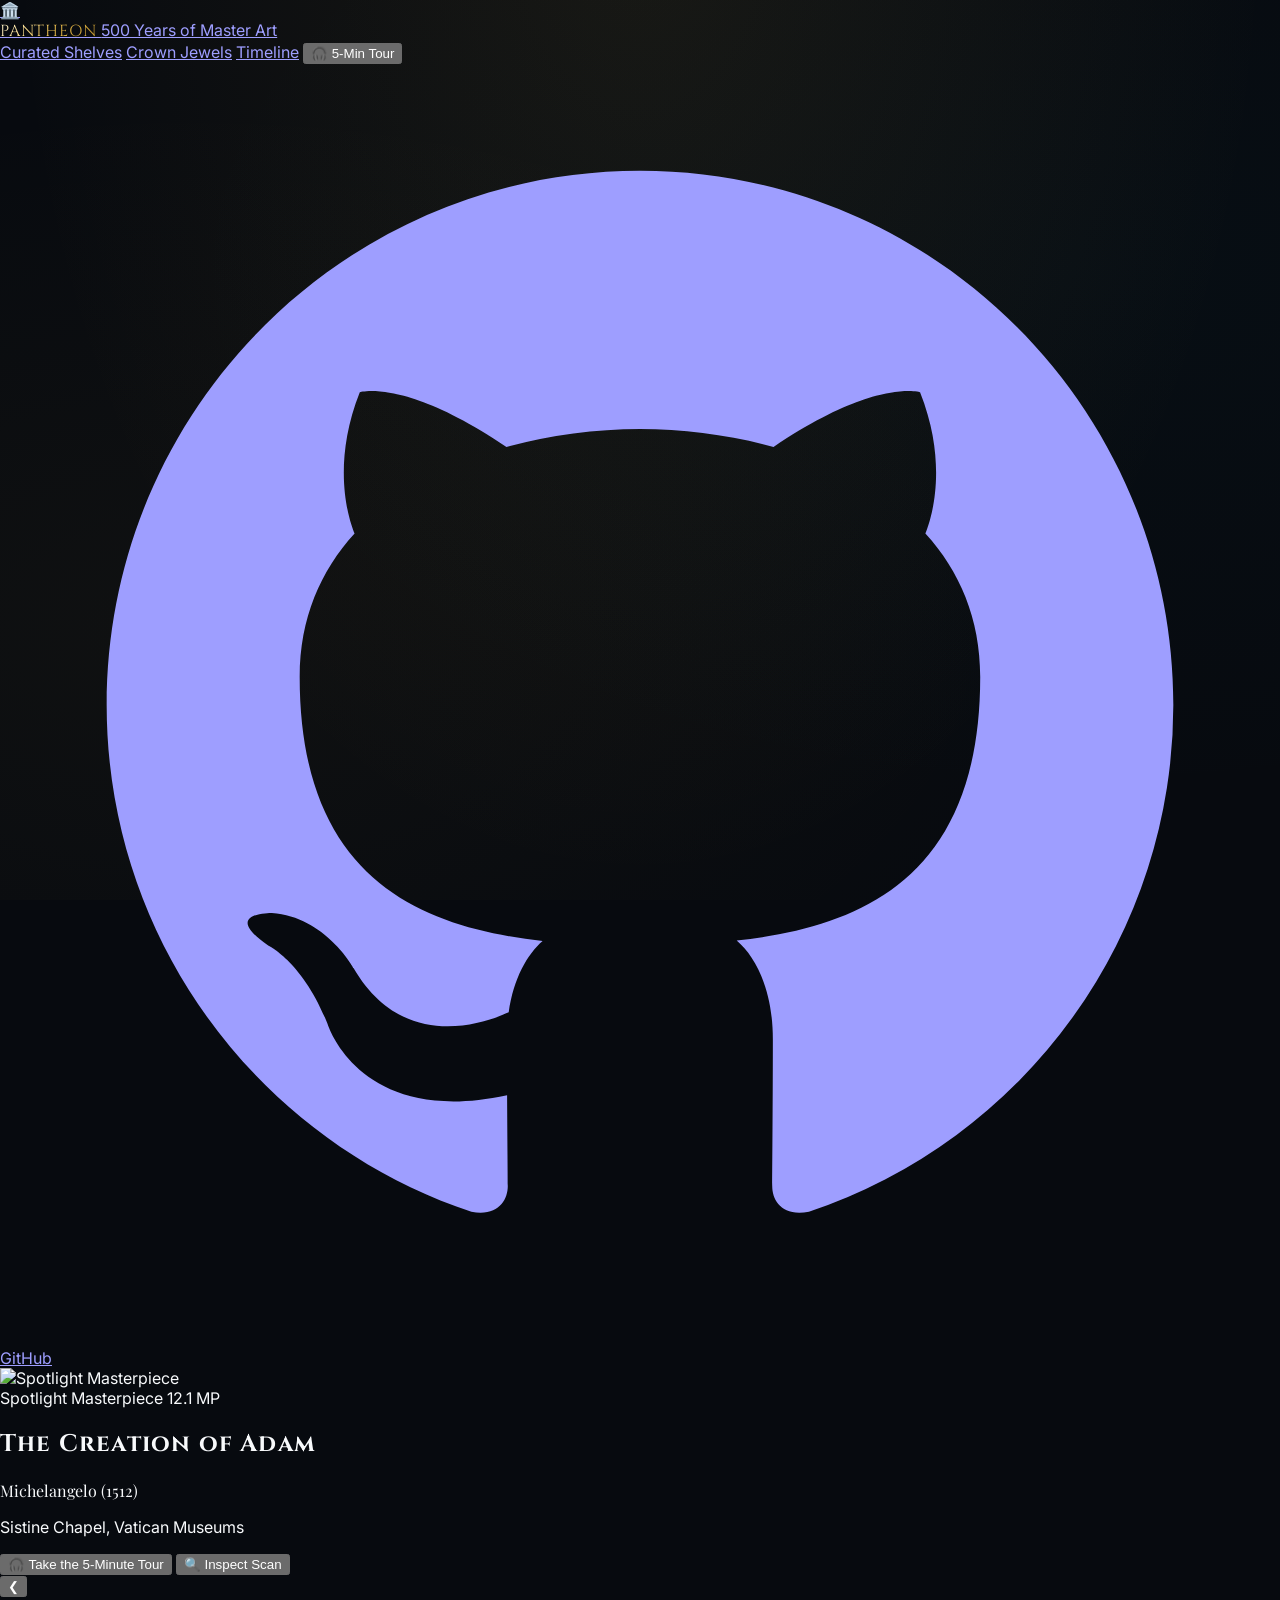
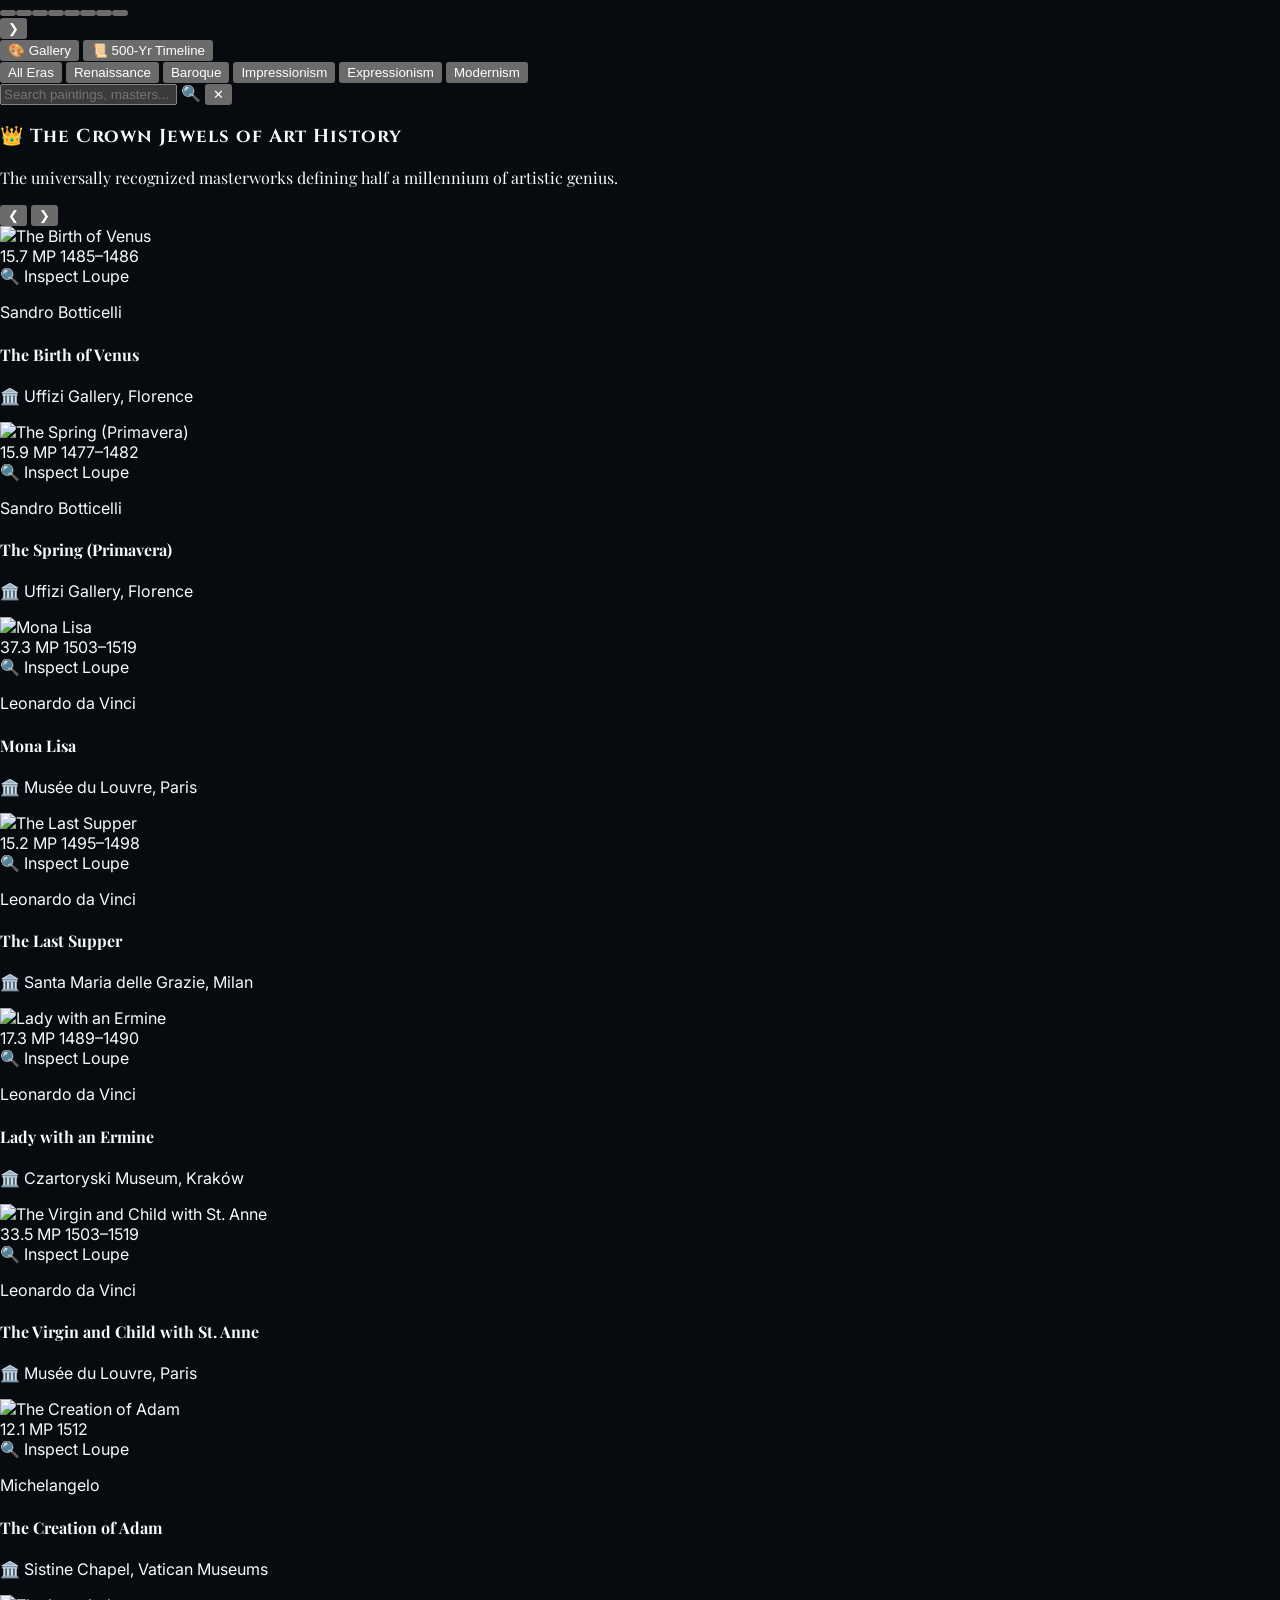
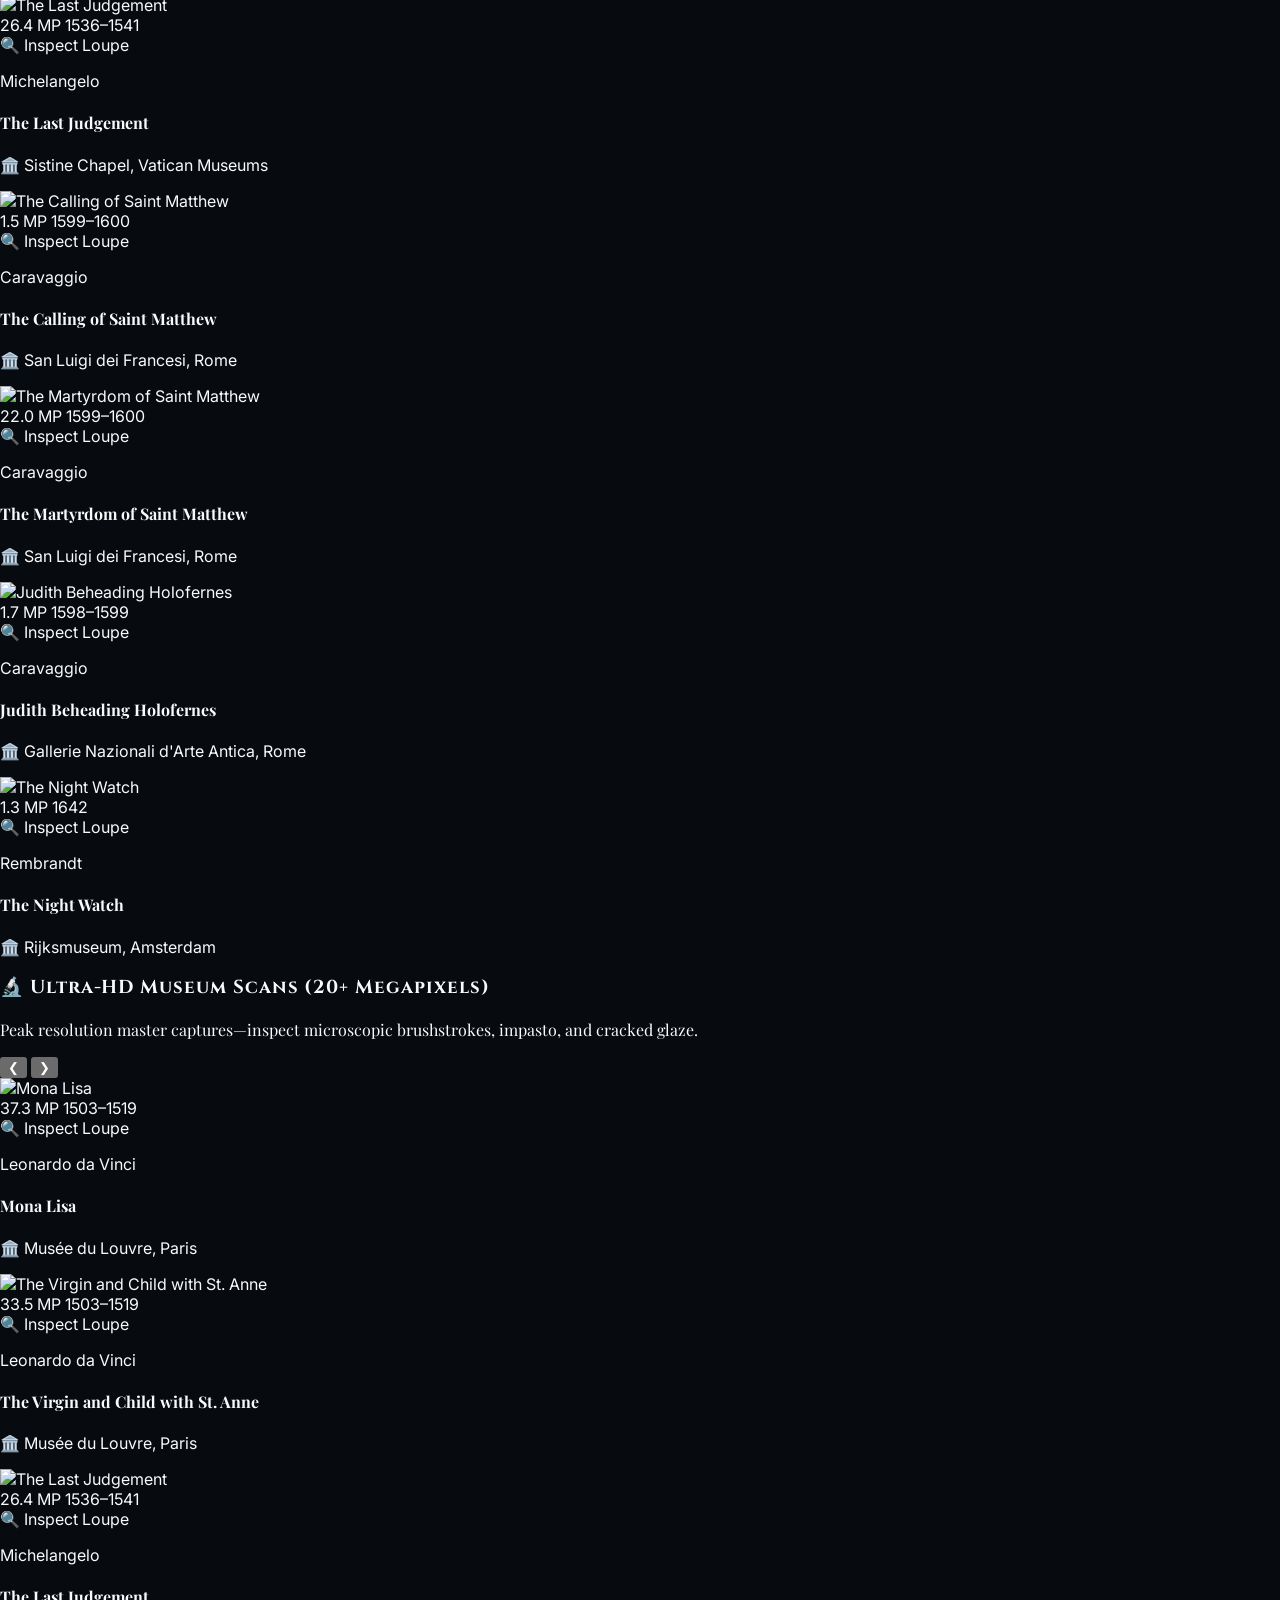
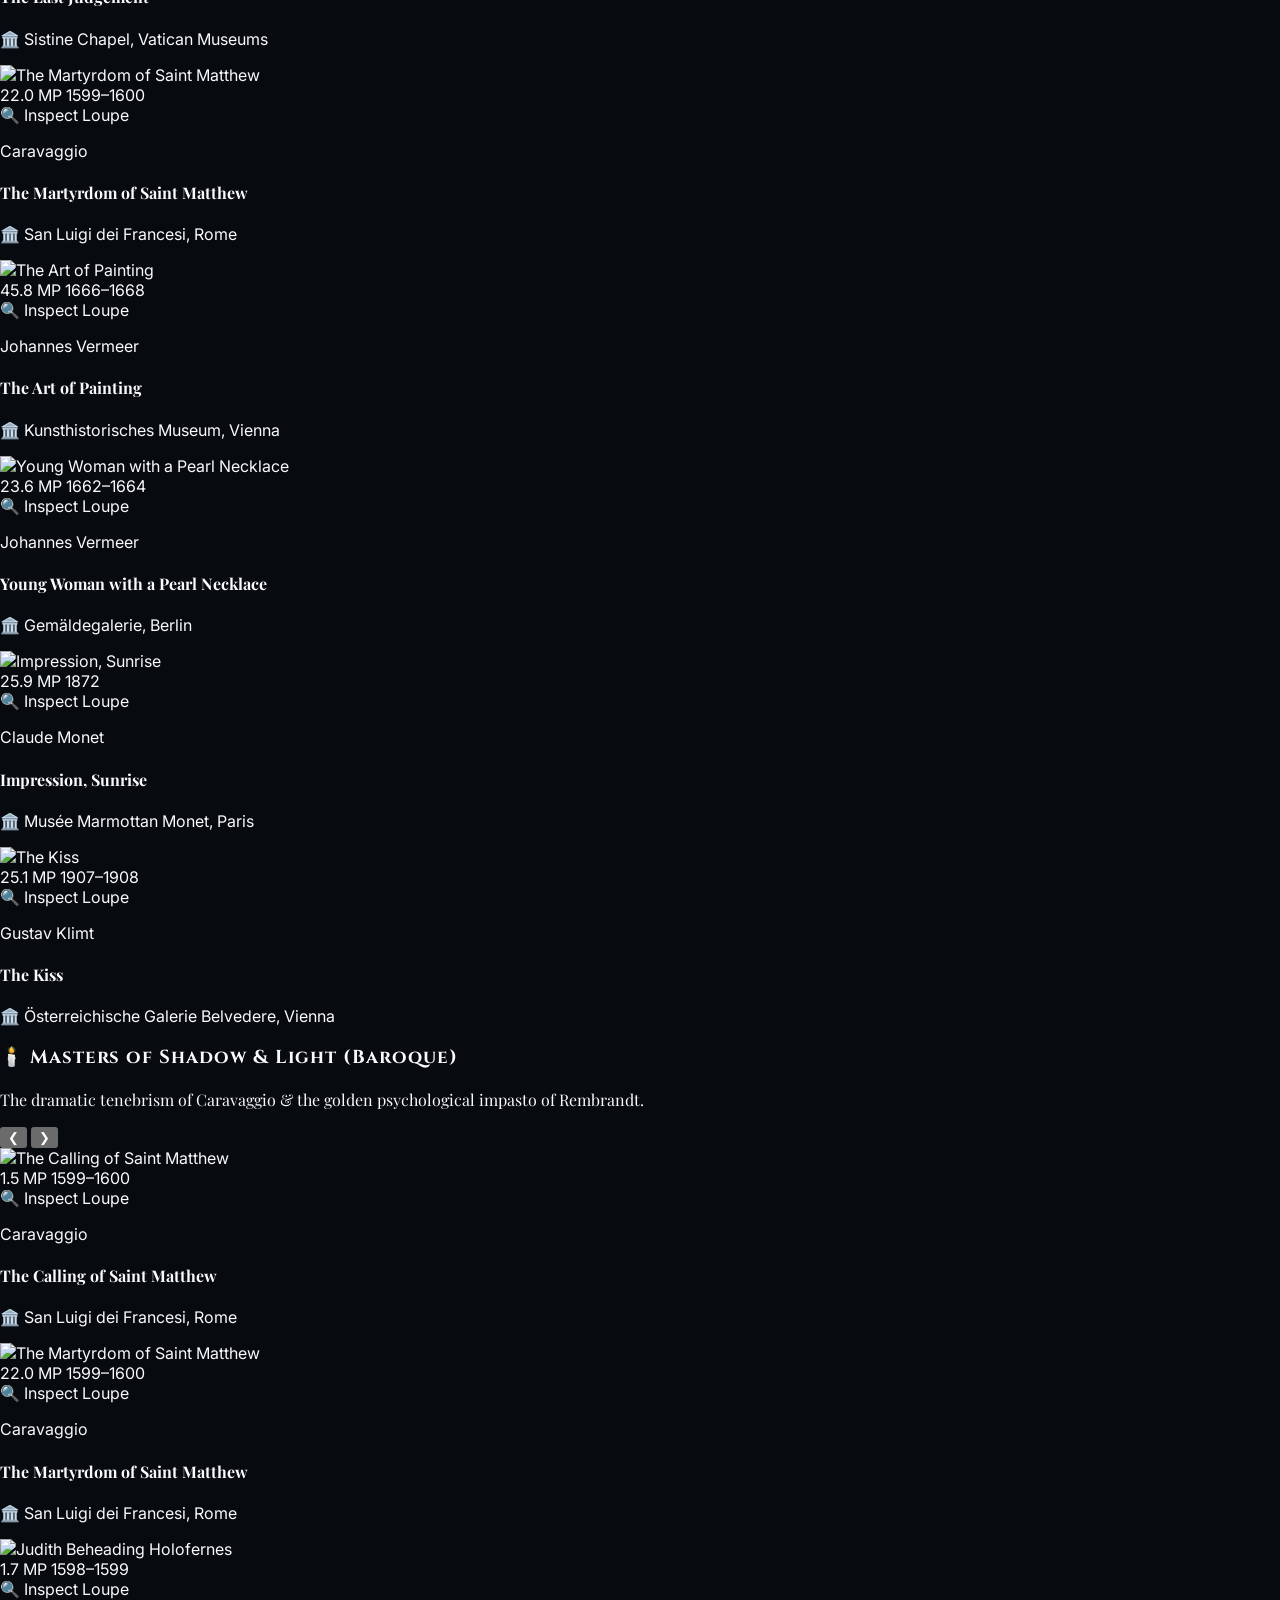
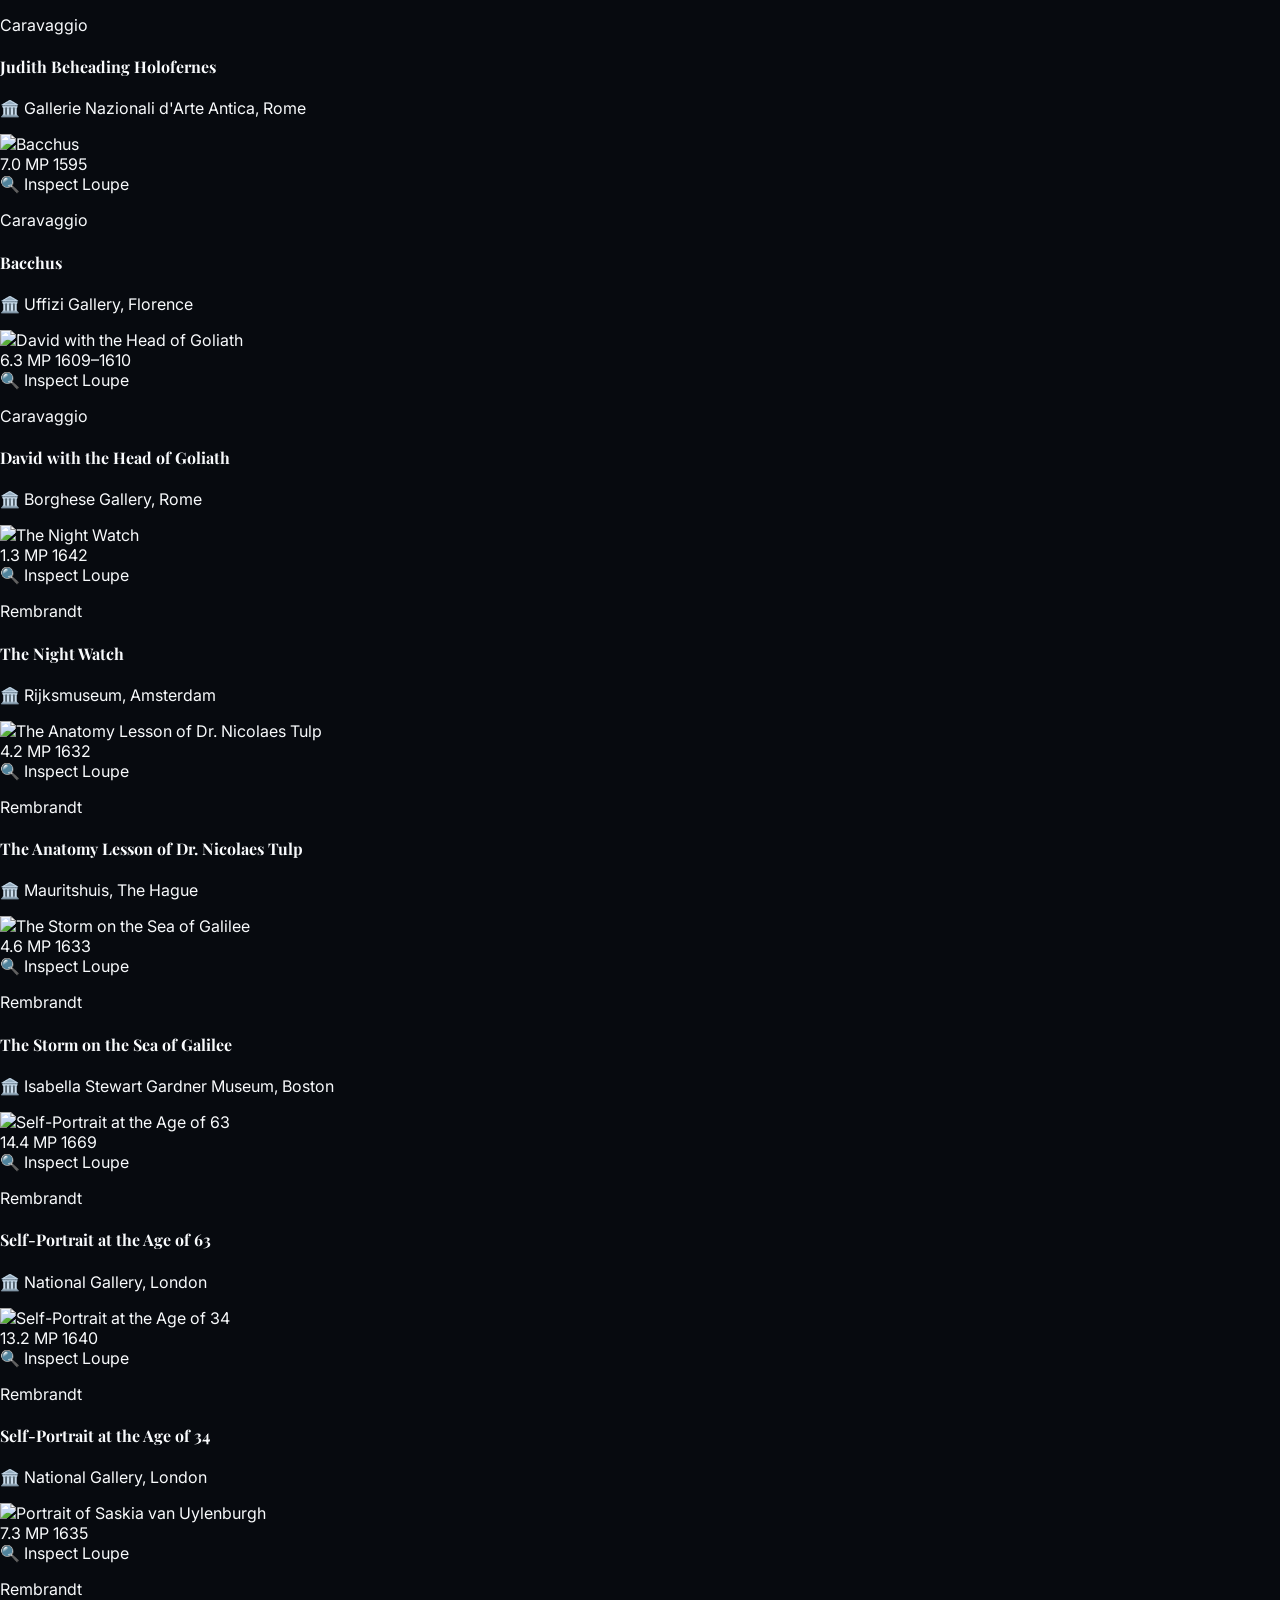
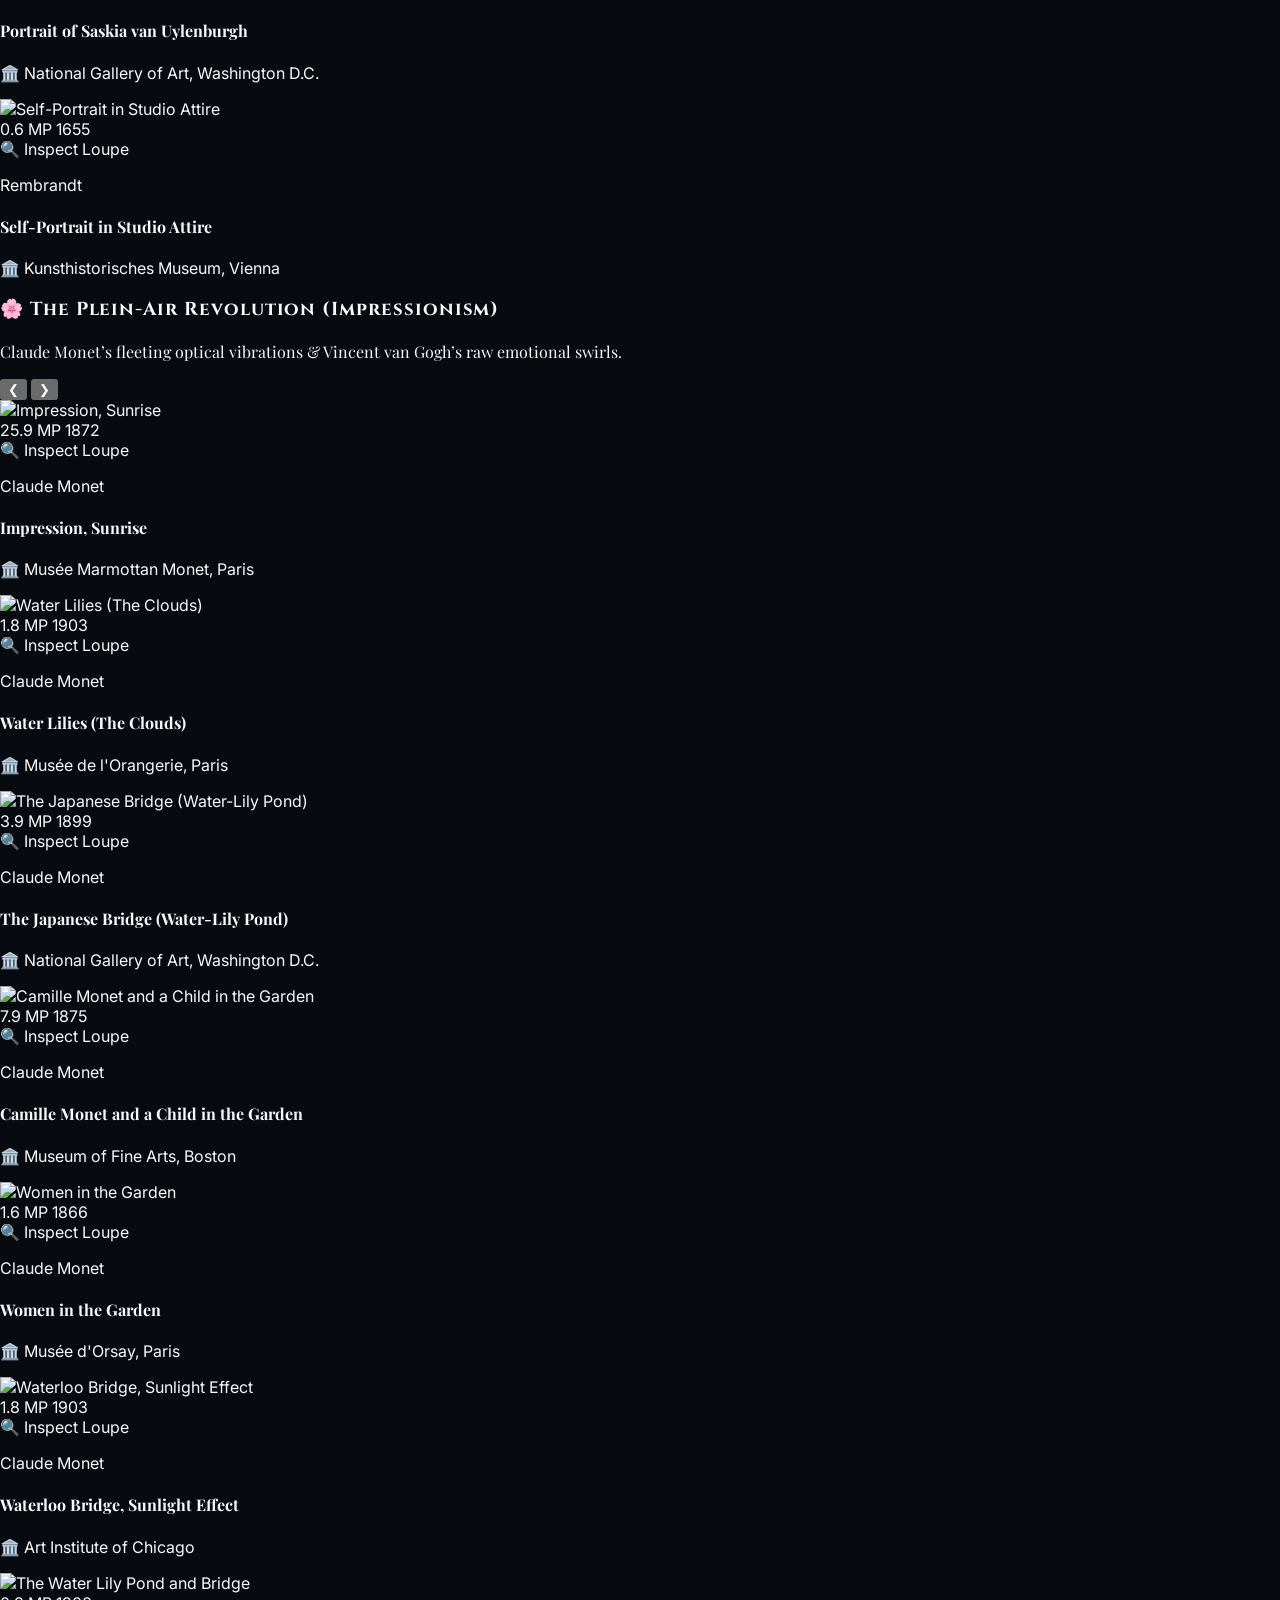
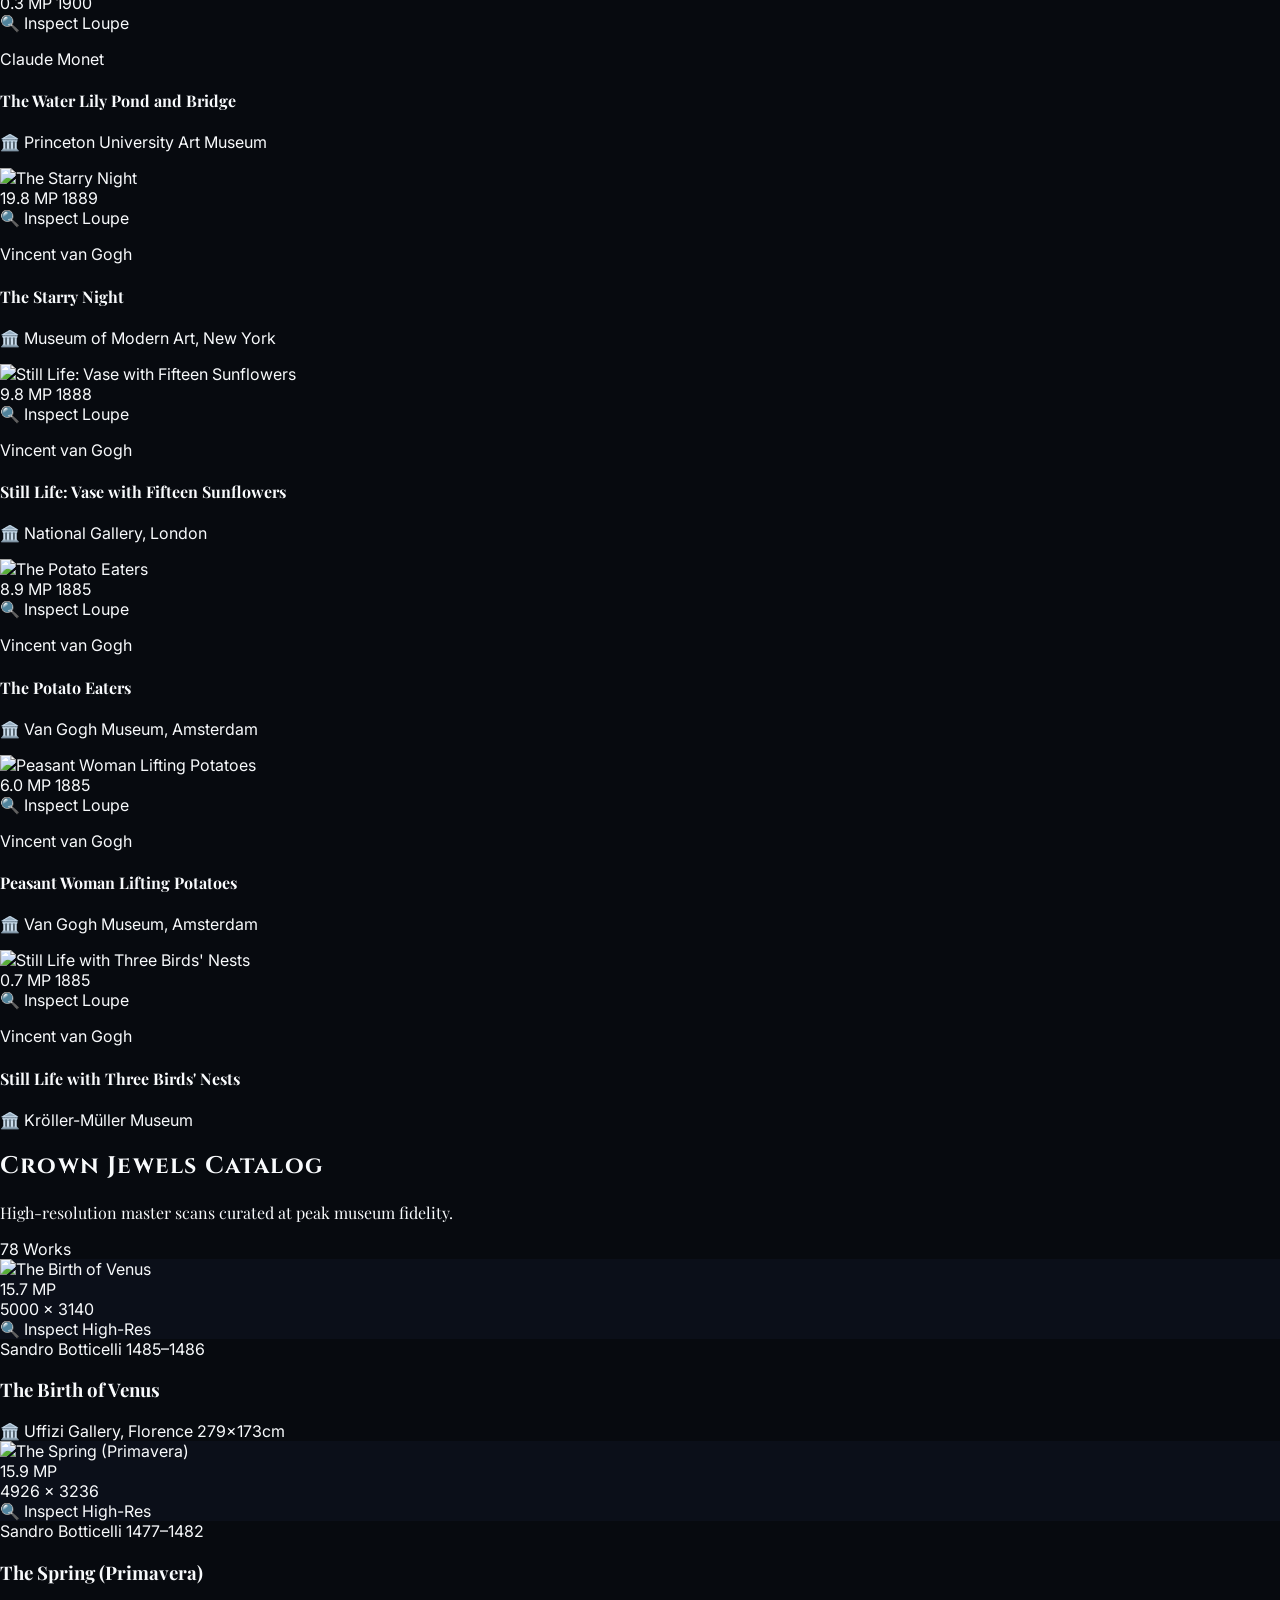
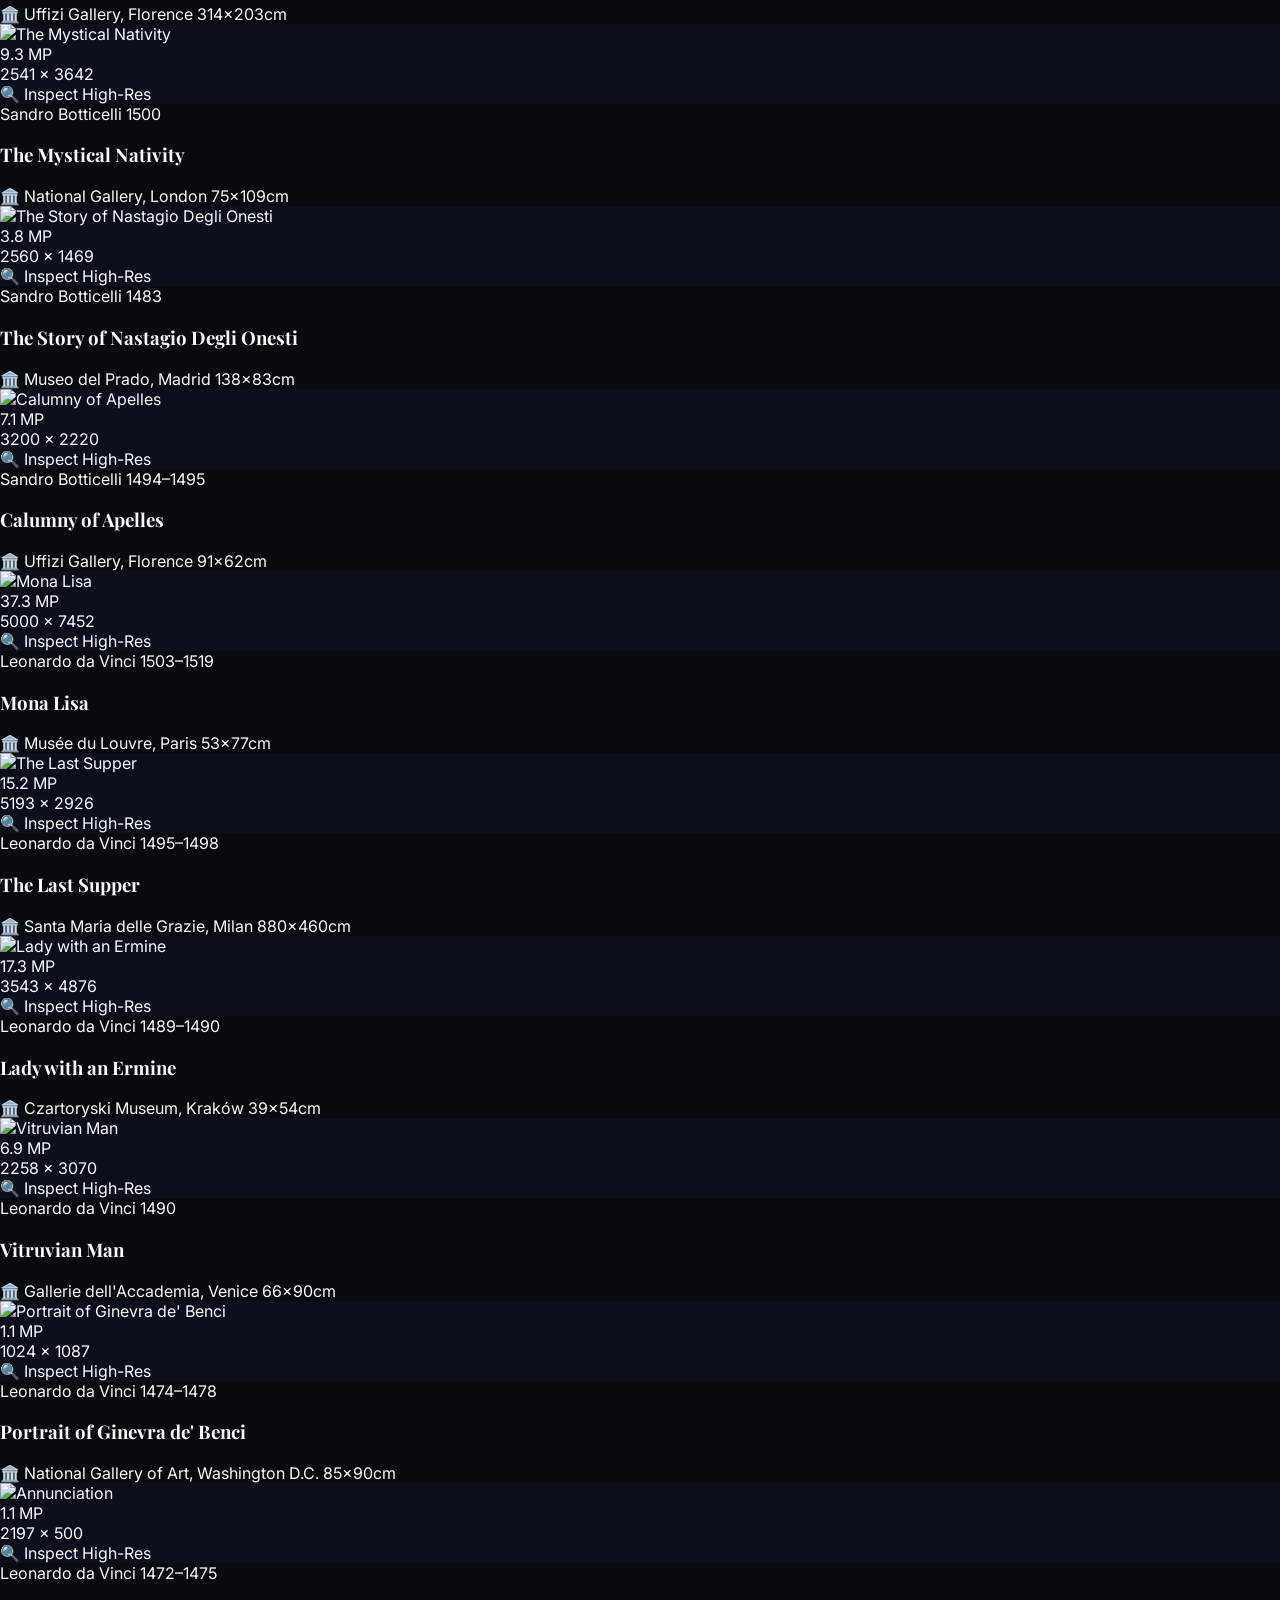
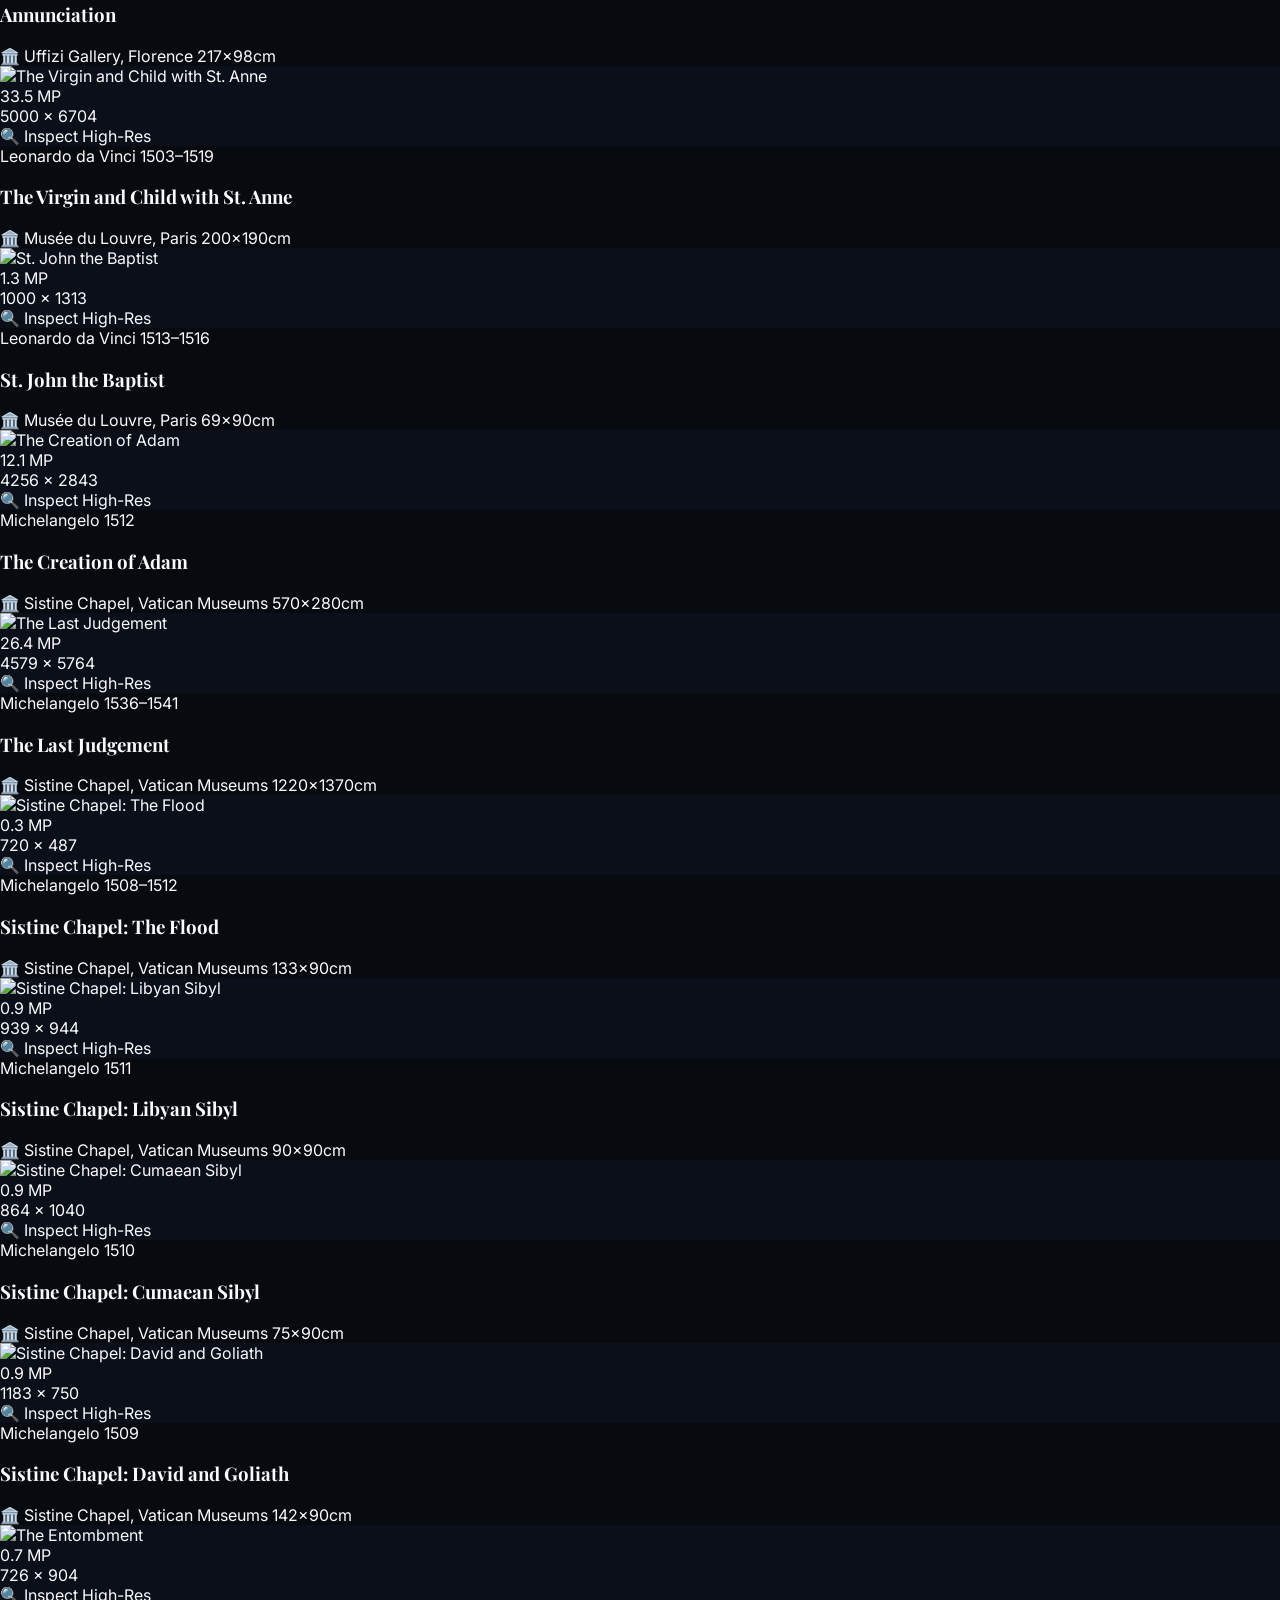
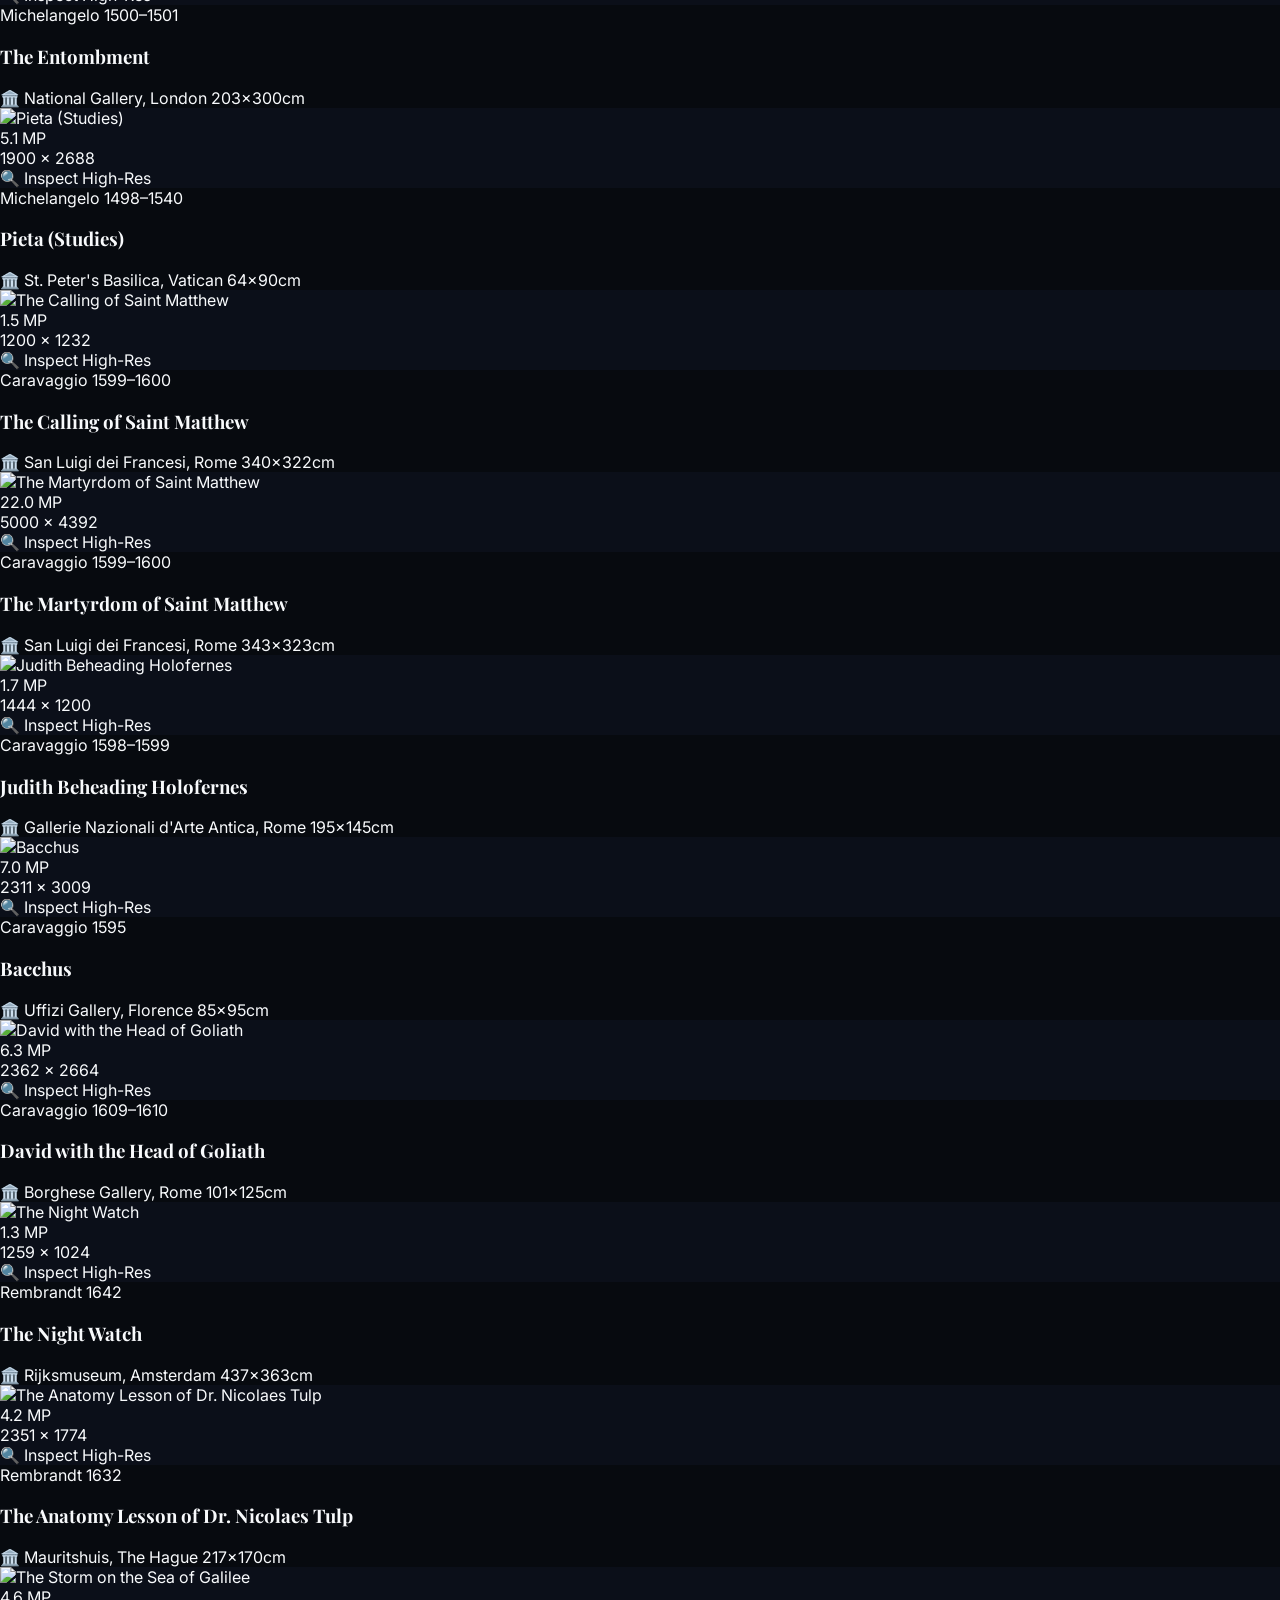
==== commit d744f90f: "feat: implement Step 1 (reliability & previews), Step 2 (real-life scale on wall), and Step 3 (5-min" ====
--- a/index.html
+++ b/index.html
@@ -5,11 +5,26 @@
   <meta name="viewport" content="width=device-width, initial-scale=1.0" />
   <title>Pantheon: 500 Years of Western Art & Master Scans</title>
   
-  <!-- SEO & OpenGraph Sharing Metadata -->
+  <!-- CDN Hotlinking Resilience -->
+  <meta name="referrer" content="no-referrer" />
+  
+  <!-- Golden Museum SVG Favicon -->
+  <link rel="icon" href="data:image/svg+xml,<svg xmlns='http://www.w3.org/2000/svg' viewBox='0 0 100 100'><text y='.9em' font-size='90'>🏛️</text></svg>" />
+  
+  <!-- SEO & OpenGraph Social Sharing Metadata -->
   <meta name="description" content="An immersive visual digital exhibition across 500 years of Western master art, 13 celebrity masters, and uncompressed museum scans up to 45.8 megapixels." />
   <meta property="og:title" content="Pantheon: 500 Years of Art History & Master Gallery" />
   <meta property="og:description" content="Explore uncompressed museum-grade master scans from Da Vinci, Vermeer, Van Gogh, Monet, and Picasso." />
   <meta property="og:type" content="website" />
+  <meta property="og:image" content="https://uploads5.wikiart.org/00142/images/57726d7dedc2cb3880b47c88/sandro-botticelli-la-nascita-di-venere-google-art-project-edited.jpg" />
+  <meta property="og:image:width" content="1200" />
+  <meta property="og:image:height" content="754" />
+  
+  <!-- Twitter Card Metadata -->
+  <meta name="twitter:card" content="summary_large_image" />
+  <meta name="twitter:title" content="Pantheon: 500 Years of Western Art & Master Scans" />
+  <meta name="twitter:description" content="Explore uncompressed museum-grade master scans up to 45.8 megapixels from Da Vinci, Vermeer, Van Gogh, Monet, and Picasso." />
+  <meta name="twitter:image" content="https://uploads5.wikiart.org/00142/images/57726d7dedc2cb3880b47c88/sandro-botticelli-la-nascita-di-venere-google-art-project-edited.jpg" />
   
   <!-- Tailwind CSS -->
   <script src="https://cdn.tailwindcss.com"></script>
@@ -43,6 +58,9 @@
         <a href="#shelvesSection" class="hover:text-amber-400 transition-colors">Curated Shelves</a>
         <a href="#gallerySection" class="hover:text-amber-400 transition-colors">Crown Jewels</a>
         <a href="#timelineSection" class="hover:text-amber-400 transition-colors">Timeline</a>
+        <button onclick="window.startTour()" class="text-amber-400 hover:text-amber-300 flex items-center gap-1.5 transition font-bold cursor-pointer">
+          <span>🎧</span> 5-Min Tour
+        </button>
       </nav>
 
       <!-- GitHub Link -->
@@ -102,12 +120,22 @@
 
       <!-- Hero Actions & Carousel Controls -->
       <div class="flex flex-col sm:items-end gap-4 flex-shrink-0">
-        <button 
-          id="heroInspectBtn" 
-          class="bg-gradient-to-r from-amber-500 to-amber-600 hover:from-amber-400 hover:to-amber-500 text-slate-950 font-bold px-6 py-3 rounded-2xl shadow-xl shadow-amber-500/20 hover:scale-105 transition-all flex items-center justify-center gap-2 text-xs sm:text-sm"
-        >
-          <span>🔍</span> Inspect at Full Museum Resolution
-        </button>
+        <div class="flex flex-col sm:flex-row items-stretch sm:items-center gap-2.5">
+          <button 
+            id="startTourBtn"
+            onclick="window.startTour()"
+            class="bg-gradient-to-r from-amber-500 to-amber-600 hover:from-amber-400 hover:to-amber-500 text-slate-950 font-bold px-5 py-3 rounded-2xl shadow-xl shadow-amber-500/25 hover:scale-105 active:scale-95 transition-all flex items-center justify-center gap-2 text-xs sm:text-sm cursor-pointer"
+          >
+            <span>🎧</span> Take the 5-Minute Tour
+          </button>
+          
+          <button 
+            id="heroInspectBtn" 
+            class="bg-slate-900/85 hover:bg-slate-800 text-slate-200 hover:text-white border border-slate-700/80 font-semibold px-5 py-3 rounded-2xl shadow-lg hover:scale-105 active:scale-95 transition-all flex items-center justify-center gap-2 text-xs sm:text-sm cursor-pointer"
+          >
+            <span>🔍</span> Inspect Scan
+          </button>
+        </div>
 
         <!-- Carousel Navigation Arrows & Indicator Dots -->
         <div class="flex items-center gap-3 self-center sm:self-end">
@@ -236,31 +264,61 @@
           <p id="modalArtist" class="text-xs text-amber-400 font-mono truncate"></p>
         </div>
 
-        <!-- Loupe, Zoom & Close Controls -->
+        <!-- Loupe, Real-Life Scale, Zoom & Close Controls -->
         <div class="flex items-center gap-1.5">
-          <button id="loupeToggleBtn" title="Toggle 3.0x Curator's Magnifying Loupe" class="px-2.5 sm:px-3 py-1 rounded-lg bg-slate-800 hover:bg-amber-500/20 text-slate-300 hover:text-amber-300 border border-slate-700 text-xs font-semibold flex items-center gap-1.5 transition">
+          <button id="wallScaleToggleBtn" title="Compare True Real-Life Size on Museum Wall" class="px-2.5 sm:px-3 py-1 rounded-lg bg-slate-800 hover:bg-amber-500/20 text-slate-300 hover:text-amber-300 border border-slate-700 text-xs font-semibold flex items-center gap-1.5 transition cursor-pointer">
+            <span>🖼️</span> <span class="hidden sm:inline">Real-Life</span> Size
+          </button>
+
+          <button id="loupeToggleBtn" title="Toggle 3.0x Curator's Magnifying Loupe" class="px-2.5 sm:px-3 py-1 rounded-lg bg-slate-800 hover:bg-amber-500/20 text-slate-300 hover:text-amber-300 border border-slate-700 text-xs font-semibold flex items-center gap-1.5 transition cursor-pointer">
             <span>🔬</span> <span class="hidden sm:inline">Curator's</span> Loupe
           </button>
           
-          <button id="zoomOutBtn" title="Zoom Out (-)" class="hidden sm:block px-2.5 py-1 rounded-lg bg-slate-800 hover:bg-slate-700 text-slate-200 text-xs font-mono">－</button>
-          <button id="zoomResetBtn" title="Reset Zoom" class="hidden sm:block px-2.5 py-1 rounded-lg bg-slate-800 hover:bg-slate-700 text-slate-300 text-xs font-mono">1:1</button>
-          <button id="zoomInBtn" title="Zoom In (+)" class="hidden sm:block px-2.5 py-1 rounded-lg bg-slate-800 hover:bg-slate-700 text-slate-200 text-xs font-mono">＋</button>
-          <button id="modalCloseBtn" class="px-3 py-1 rounded-lg bg-slate-800 hover:bg-red-500/20 text-slate-300 hover:text-red-400 text-xs font-semibold">✕ Close</button>
+          <button id="zoomOutBtn" title="Zoom Out (-)" class="hidden sm:block px-2.5 py-1 rounded-lg bg-slate-800 hover:bg-slate-700 text-slate-200 text-xs font-mono cursor-pointer">－</button>
+          <button id="zoomResetBtn" title="Reset Zoom" class="hidden sm:block px-2.5 py-1 rounded-lg bg-slate-800 hover:bg-slate-700 text-slate-300 text-xs font-mono cursor-pointer">1:1</button>
+          <button id="zoomInBtn" title="Zoom In (+)" class="hidden sm:block px-2.5 py-1 rounded-lg bg-slate-800 hover:bg-slate-700 text-slate-200 text-xs font-mono cursor-pointer">＋</button>
+          <button id="modalCloseBtn" class="px-3 py-1 rounded-lg bg-slate-800 hover:bg-red-500/20 text-slate-300 hover:text-red-400 text-xs font-semibold cursor-pointer">✕ Close</button>
         </div>
       </div>
 
       <!-- Viewport Stage -->
       <div id="zoomContainer" class="relative flex-1 overflow-hidden flex items-center justify-center p-3 sm:p-4 bg-black/40 min-h-[50vh]">
-        <button id="modalPrevBtn" class="absolute left-3 top-1/2 -translate-y-1/2 z-30 w-10 h-10 rounded-full bg-black/70 hover:bg-amber-500 hover:text-slate-950 text-white flex items-center justify-center text-lg transition shadow-xl">
+        <button id="modalPrevBtn" class="absolute left-3 top-1/2 -translate-y-1/2 z-30 w-10 h-10 rounded-full bg-black/70 hover:bg-amber-500 hover:text-slate-950 text-white flex items-center justify-center text-lg transition shadow-xl cursor-pointer">
           &#10094;
         </button>
-        <button id="modalNextBtn" class="absolute right-3 top-1/2 -translate-y-1/2 z-30 w-10 h-10 rounded-full bg-black/70 hover:bg-amber-500 hover:text-slate-950 text-white flex items-center justify-center text-lg transition shadow-xl">
+        <button id="modalNextBtn" class="absolute right-3 top-1/2 -translate-y-1/2 z-30 w-10 h-10 rounded-full bg-black/70 hover:bg-amber-500 hover:text-slate-950 text-white flex items-center justify-center text-lg transition shadow-xl cursor-pointer">
           &#10095;
         </button>
 
         <!-- Curator's Magnifying Loupe Overlay Element -->
         <div id="curatorLoupe" class="curator-loupe">
           <span class="curator-loupe-badge">3.0× ULTRA-HD</span>
+        </div>
+
+        <!-- Real-Life Size Museum Wall Stage -->
+        <div id="wallStage" class="hidden absolute inset-0 flex flex-col justify-end wall-stage-bg select-none overflow-hidden z-20">
+          <!-- Museum Floor Plane -->
+          <div class="absolute bottom-0 left-0 right-0 h-16 museum-floor z-0"></div>
+          
+          <div class="relative z-10 flex items-end justify-center gap-6 sm:gap-14 w-full h-full pb-10 px-4">
+            <!-- 175cm Human Reference Silhouette -->
+            <div class="flex flex-col items-center flex-shrink-0 z-10">
+              <span class="text-[10px] font-mono text-amber-300/80 mb-1">175 cm (5'9")</span>
+              <svg class="h-44 sm:h-56 w-auto text-amber-500/40 human-silhouette-svg" viewBox="0 0 100 280" fill="currentColor">
+                <circle cx="50" cy="24" r="15" />
+                <path d="M30 52 C30 45, 70 45, 70 52 L75 125 C75 130, 68 135, 65 135 L65 265 C65 272, 53 272, 53 265 L53 165 L47 165 L47 265 C47 272, 35 272, 35 265 L35 135 C32 135, 25 130, 25 125 Z" />
+              </svg>
+            </div>
+
+            <!-- Proportional Framed Artwork -->
+            <div id="wallArtworkWrap" class="flex flex-col items-center justify-end z-10">
+              <div id="wallFrame" class="museum-gold-frame bg-black flex items-center justify-center overflow-hidden transition-all duration-300">
+                <img id="wallImage" src="" alt="Painting True Scale" class="w-full h-full object-cover" />
+              </div>
+              <div id="wallDimensionBadge" class="mt-2.5 text-[10px] sm:text-xs font-mono text-amber-300 bg-slate-950/90 px-3 py-1 rounded-full border border-amber-500/40 shadow-lg whitespace-nowrap">
+              </div>
+            </div>
+          </div>
         </div>
 
         <img 
@@ -273,8 +331,10 @@
 
       <!-- Modal Footer -->
       <div class="border-t border-slate-800/80 bg-slate-950/80 px-4 sm:px-6 py-3 flex flex-col sm:flex-row items-center justify-between gap-2.5 text-xs">
-        <div class="flex flex-wrap items-center gap-2.5 text-slate-300 text-[11px] sm:text-xs">
+        <div class="flex flex-wrap items-center gap-2 text-slate-300 text-[11px] sm:text-xs">
           <span>🏛️ <strong id="modalMuseum" class="text-white"></strong></span>
+          <span class="text-slate-600">&bull;</span>
+          <span id="modalPhysicalDim" class="font-mono text-amber-300 font-semibold"></span>
           <span class="text-slate-600">&bull;</span>
           <span id="modalRes" class="font-mono text-slate-400"></span>
           <span class="text-slate-600">&bull;</span>
@@ -297,6 +357,97 @@
     </div>
   </div>
 
+  <!-- 5-Minute Guided Tour Story Mode Overlay -->
+  <div id="tourModal" class="hidden fixed inset-0 z-50 bg-[#070a0f]/95 backdrop-blur-2xl flex flex-col justify-between overflow-hidden">
+    
+    <!-- Tour Header & Progress Bar -->
+    <div class="h-16 px-4 sm:px-8 border-b border-slate-800/80 bg-slate-950/80 flex items-center justify-between gap-4 z-30 flex-shrink-0">
+      <div class="flex items-center gap-3">
+        <span class="text-xl">🎧</span>
+        <div>
+          <h4 class="font-monumental text-xs sm:text-sm font-bold text-white tracking-wider">5-MINUTE GUIDED TOUR</h4>
+          <p id="tourStepLabel" class="text-[10px] sm:text-xs font-mono text-amber-400">Milestone 1 of 10 &bull; Year 1485</p>
+        </div>
+      </div>
+
+      <!-- Segmented Progress Bar -->
+      <div id="tourProgressSegments" class="hidden sm:flex items-center gap-1.5 flex-1 max-w-md mx-4">
+        <!-- 10 segments populated by JS -->
+      </div>
+
+      <!-- Controls: Auto-Play & Exit -->
+      <div class="flex items-center gap-2">
+        <button id="tourAutoPlayBtn" class="px-3 py-1.5 rounded-full bg-slate-800 hover:bg-amber-500/20 text-slate-200 hover:text-amber-300 border border-slate-700 text-xs font-mono font-semibold flex items-center gap-1.5 transition cursor-pointer">
+          <span id="tourPlayIcon">▶</span> <span id="tourPlayText">Auto-Play</span>
+        </button>
+        <button id="tourExitBtn" class="px-3.5 py-1.5 rounded-full bg-slate-800 hover:bg-red-500/20 text-slate-300 hover:text-red-400 border border-slate-700 text-xs font-semibold transition cursor-pointer">
+          ✕ Exit Tour
+        </button>
+      </div>
+    </div>
+
+    <!-- Tour Main Stage -->
+    <div class="relative flex-1 flex items-center justify-center p-4 sm:p-6 overflow-hidden">
+      <!-- Ambient Backlit Glow -->
+      <img id="tourAmbientBg" src="" alt="Ambient Background" class="absolute inset-0 w-full h-full object-cover filter blur-3xl opacity-20 transition-all duration-700 scale-125 pointer-events-none" />
+      
+      <!-- Prev / Next Navigation Arrows -->
+      <button id="tourPrevBtn" class="absolute left-3 sm:left-6 top-1/2 -translate-y-1/2 z-30 w-11 h-11 rounded-full bg-black/75 hover:bg-amber-500 hover:text-slate-950 text-white flex items-center justify-center text-lg transition shadow-2xl cursor-pointer">
+        &#10094;
+      </button>
+      <button id="tourNextBtn" class="absolute right-3 sm:right-6 top-1/2 -translate-y-1/2 z-30 w-11 h-11 rounded-full bg-black/75 hover:bg-amber-500 hover:text-slate-950 text-white flex items-center justify-center text-lg transition shadow-2xl cursor-pointer">
+        &#10095;
+      </button>
+
+      <!-- Center Painting -->
+      <div class="relative z-10 max-h-[46vh] sm:max-h-[52vh] flex items-center justify-center">
+        <img 
+          id="tourImage" 
+          src="" 
+          alt="Milestone Masterpiece" 
+          class="max-h-[44vh] sm:max-h-[50vh] w-auto max-w-full object-contain rounded-2xl shadow-2xl border border-amber-500/30 transition-all duration-500"
+        />
+      </div>
+    </div>
+
+    <!-- Floating Bottom Story Card -->
+    <div class="relative z-30 p-4 sm:p-6 flex justify-center pb-6 sm:pb-8 flex-shrink-0">
+      <div class="tour-story-card w-full max-w-3xl p-4 sm:p-5 rounded-3xl text-left space-y-2.5">
+        <div class="flex flex-wrap items-center justify-between gap-2">
+          <div class="flex items-center gap-2">
+            <span id="tourEpochBadge" class="px-2.5 py-0.5 rounded-full text-[11px] font-mono font-bold bg-amber-500/20 text-amber-300 border border-amber-500/30">
+              <!-- Epoch -->
+            </span>
+            <span id="tourYearBadge" class="text-xs font-mono text-slate-400">
+              <!-- Year -->
+            </span>
+          </div>
+          
+          <button id="tourInspectLoupeBtn" class="text-xs font-semibold text-amber-400 hover:text-amber-300 flex items-center gap-1 cursor-pointer">
+            <span>🔬</span> Inspect with 3.0× Loupe &rarr;
+          </button>
+        </div>
+
+        <div>
+          <h3 id="tourWorkTitle" class="font-monumental text-lg sm:text-xl font-bold text-white"></h3>
+          <p id="tourWorkArtist" class="font-editorial italic text-xs sm:text-sm text-amber-300/90"></p>
+        </div>
+
+        <!-- 2-Sentence Historical Narrative -->
+        <p id="tourStoryText" class="font-editorial text-xs sm:text-sm text-slate-200 leading-relaxed italic">
+          <!-- Story -->
+        </p>
+
+        <!-- Evolutionary Breakthrough Pill -->
+        <div class="pt-2 border-t border-slate-800/80 flex items-center gap-2 text-xs">
+          <span class="text-amber-400 font-mono font-bold uppercase tracking-wider text-[10px]">⚡ Breakthrough:</span>
+          <span id="tourBreakthroughText" class="text-slate-300 font-sans text-[11px] sm:text-xs"></span>
+        </div>
+      </div>
+    </div>
+
+  </div>
+
   <!-- Minimalist Footer -->
   <footer class="mt-auto border-t border-slate-900 bg-[#070a0f] py-8 px-4 sm:px-6 text-center text-xs text-slate-500 space-y-2">
     <div class="flex items-center justify-center gap-2 text-slate-400 font-mono">
--- a/css/style.css
+++ b/css/style.css
@@ -292,3 +292,62 @@
 .loupe-active-canvas {
   cursor: crosshair !important;
 }
+
+/* Shimmer Skeleton Loader */
+@keyframes shimmerWave {
+  0% { background-position: -200% 0; }
+  100% { background-position: 200% 0; }
+}
+
+.img-loading-shimmer {
+  background: linear-gradient(90deg, #090e17 25%, #182233 50%, #090e17 75%) !important;
+  background-size: 200% 100% !important;
+  animation: shimmerWave 1.6s infinite ease-in-out !important;
+}
+
+/* Real-Life Physical Scale Wall Stage */
+.wall-stage-bg {
+  background: radial-gradient(circle at 50% 25%, #172133 0%, #0c1018 70%, #06090e 100%);
+}
+
+.museum-floor {
+  background: linear-gradient(to top, #05070a, #0c1017 40%, rgba(22, 31, 46, 0.4) 100%);
+  border-top: 1px solid rgba(229, 185, 76, 0.25);
+  box-shadow: inset 0 10px 30px rgba(0, 0, 0, 0.8);
+}
+
+.human-silhouette-svg {
+  filter: drop-shadow(0 10px 15px rgba(0, 0, 0, 0.8));
+}
+
+.museum-gold-frame {
+  border: 4px solid #b38927;
+  outline: 2px solid #3c2f0f;
+  box-shadow: 0 20px 50px rgba(0, 0, 0, 0.95), 0 0 20px rgba(229, 185, 76, 0.15);
+}
+
+/* 5-Minute Guided Tour Story Mode */
+.tour-step-bar {
+  height: 3px;
+  background: rgba(255, 255, 255, 0.18);
+  border-radius: 2px;
+  overflow: hidden;
+  transition: all 0.3s ease;
+}
+
+.tour-step-bar.active {
+  background: var(--gold-primary);
+  box-shadow: 0 0 10px rgba(229, 185, 76, 0.6);
+}
+
+.tour-step-bar.completed {
+  background: #10b981;
+}
+
+.tour-story-card {
+  background: rgba(9, 14, 23, 0.88);
+  backdrop-filter: blur(20px);
+  border: 1px solid rgba(229, 185, 76, 0.3);
+  box-shadow: 0 -10px 40px rgba(0, 0, 0, 0.8), 0 0 25px rgba(229, 185, 76, 0.1);
+}
+
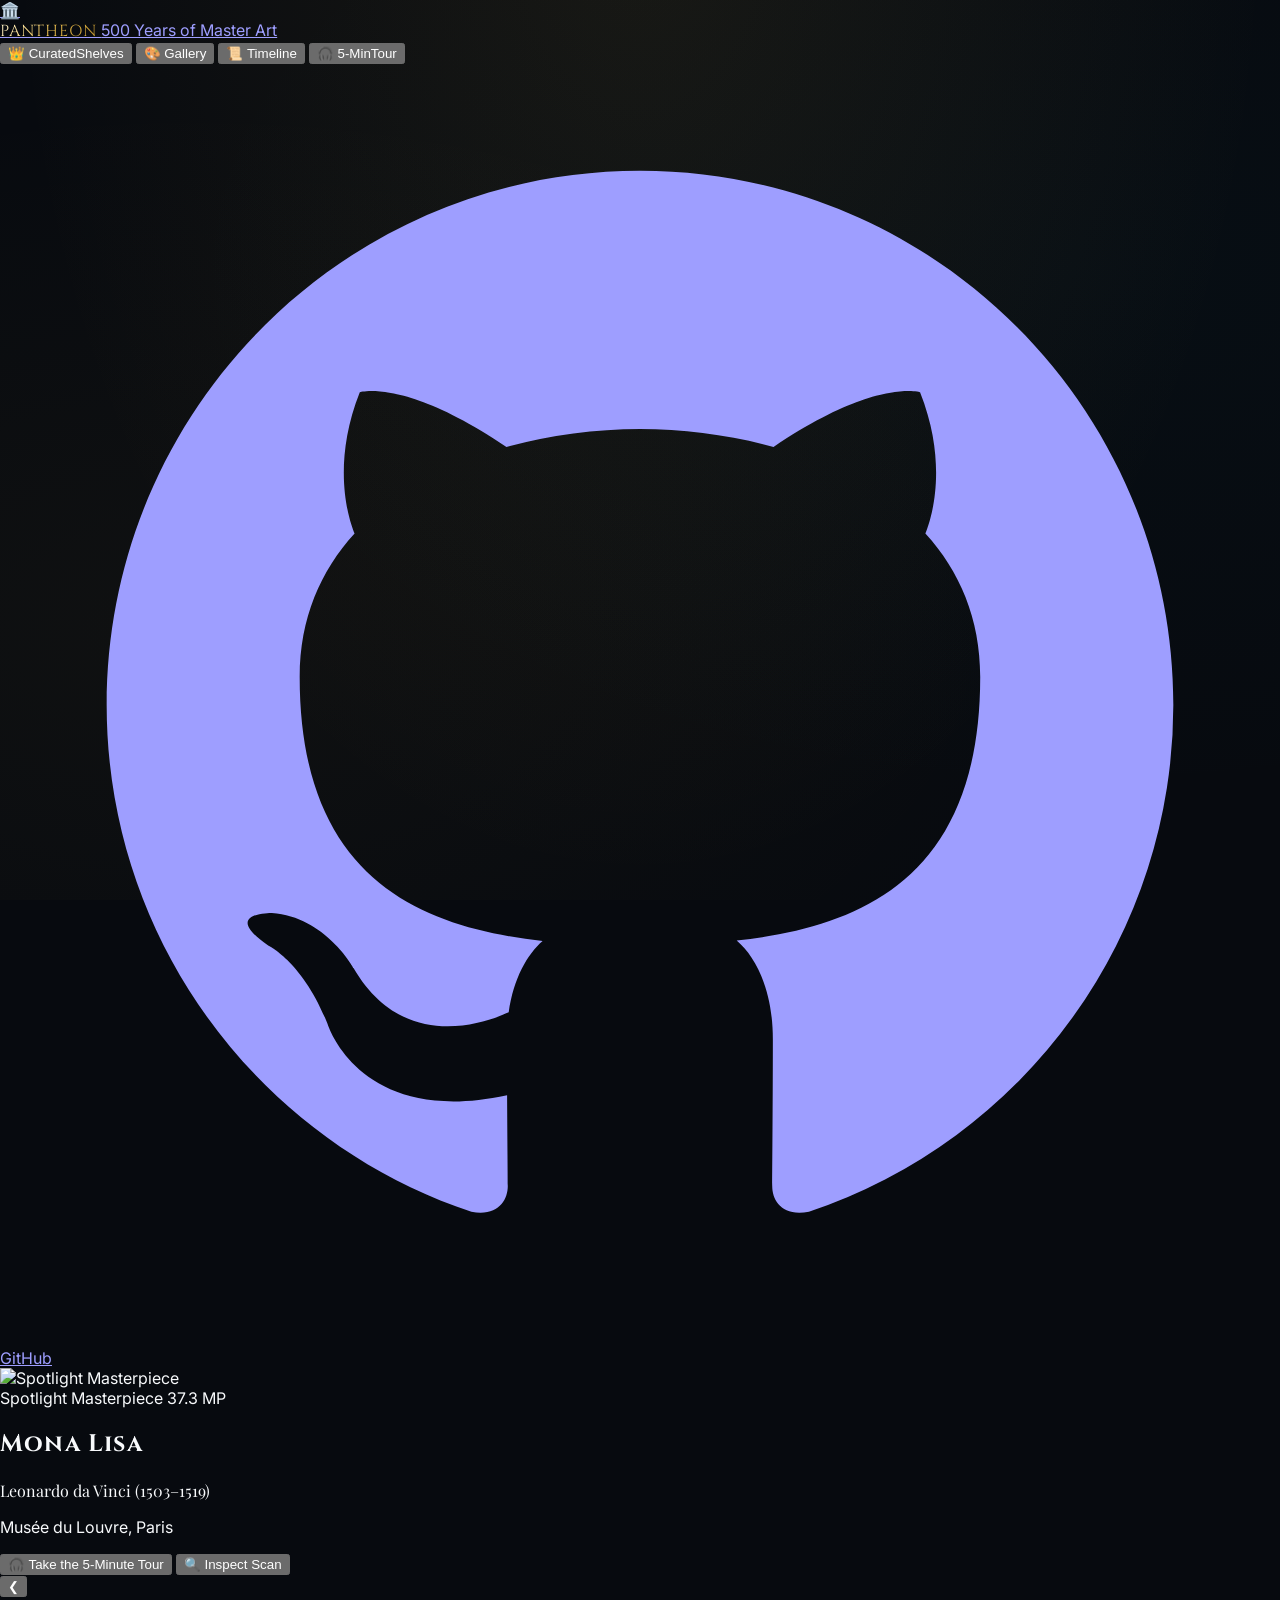
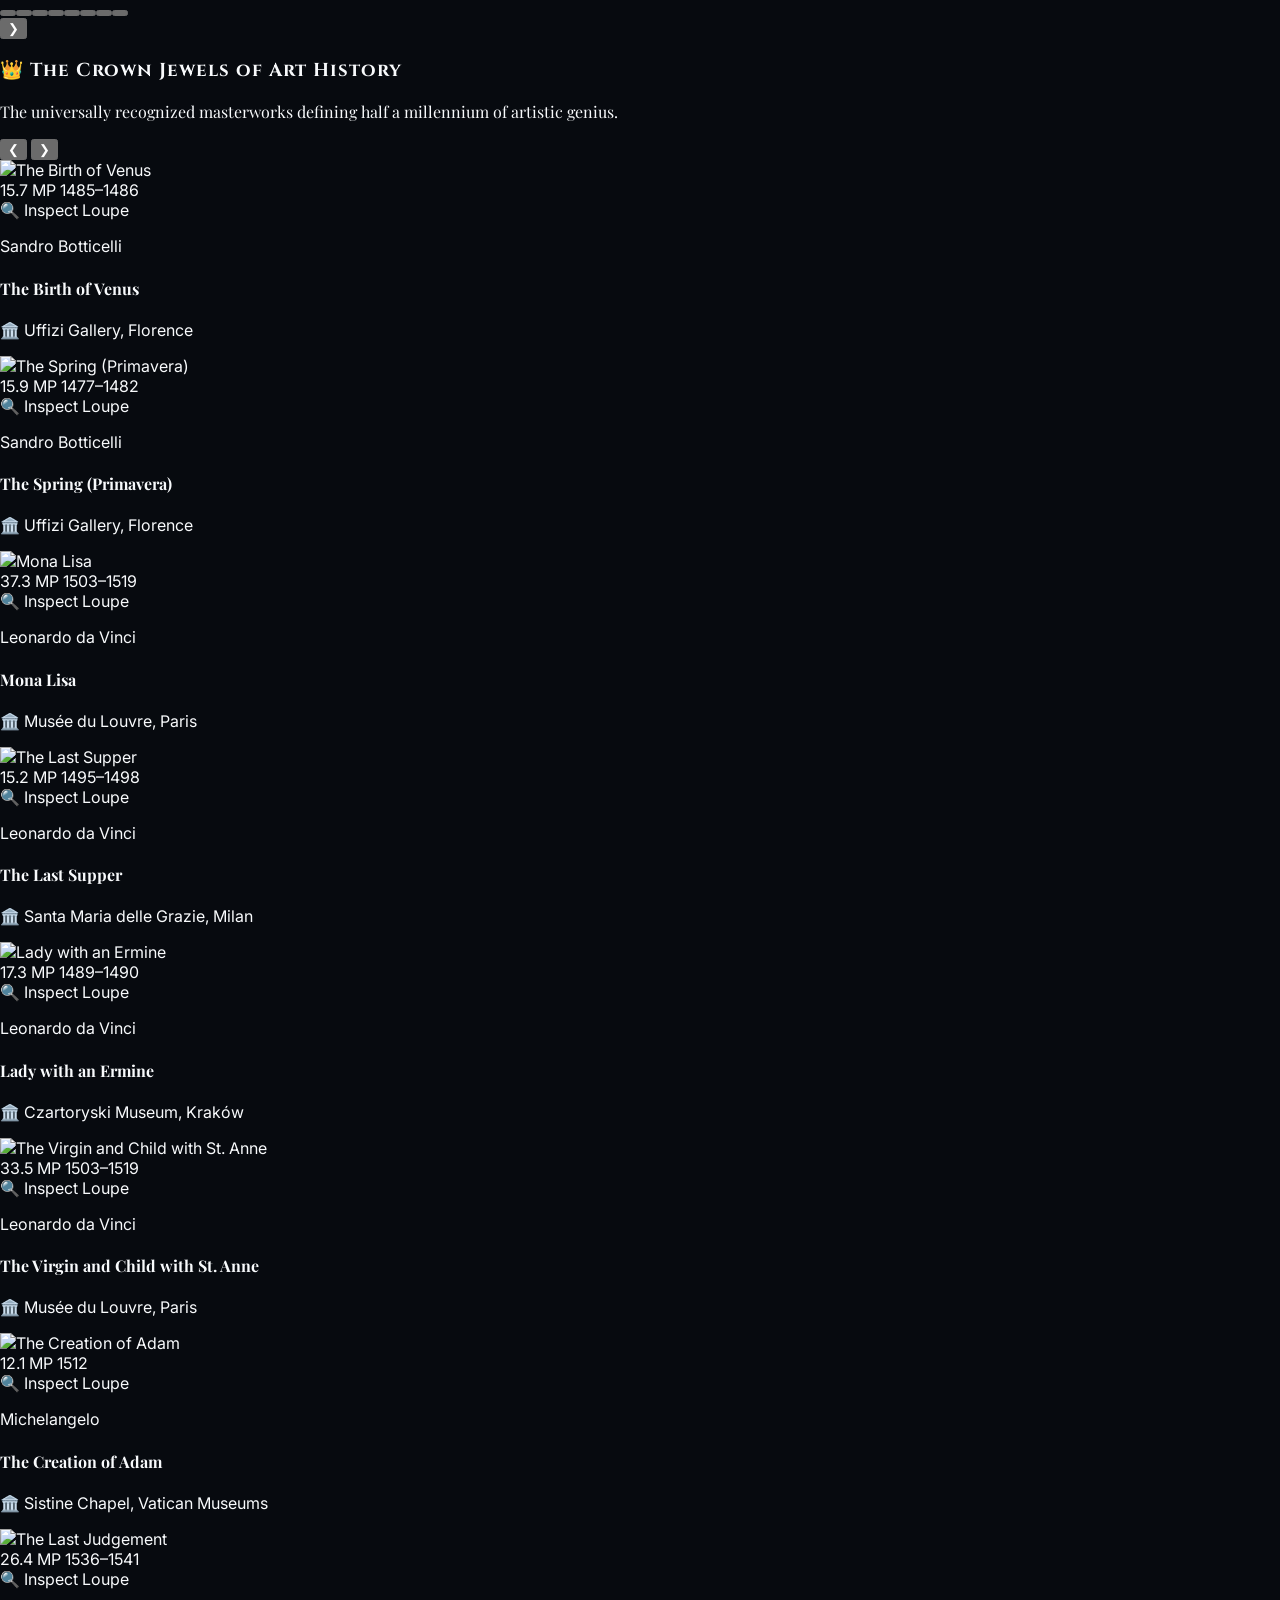
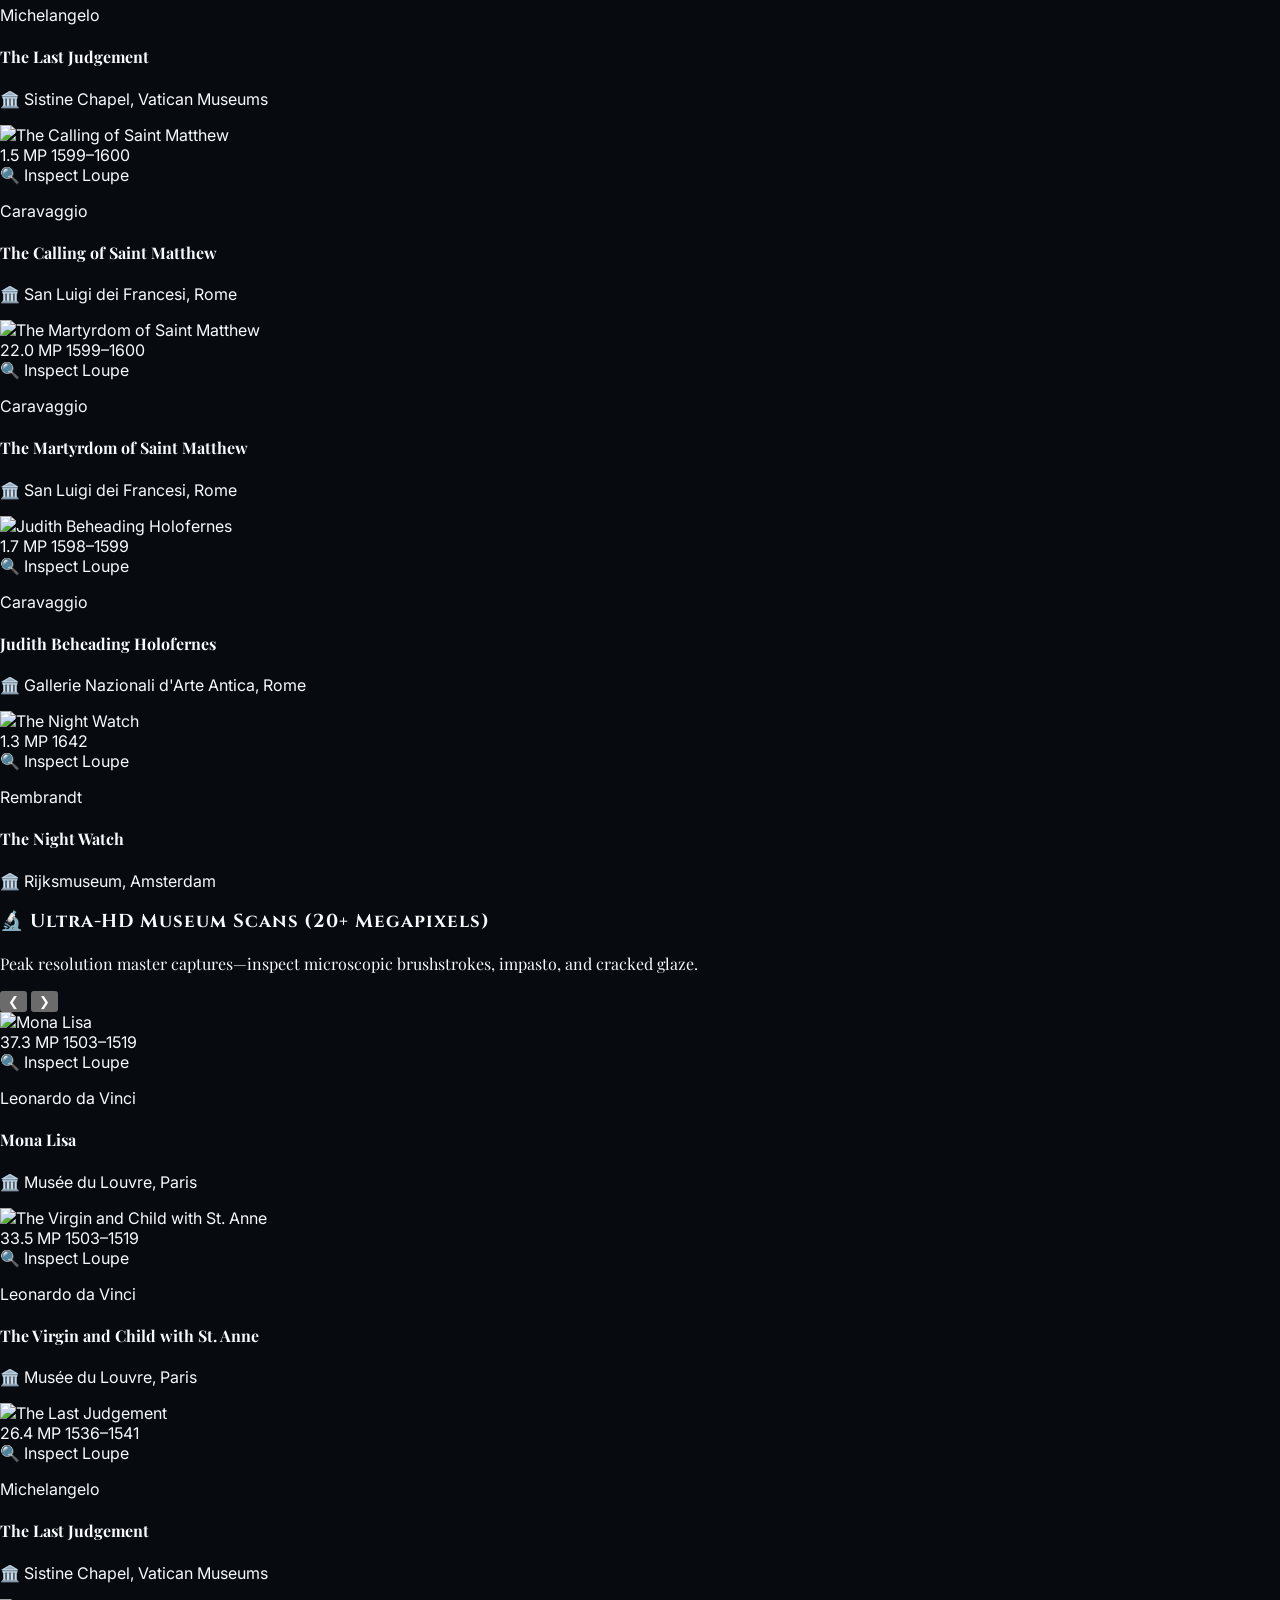
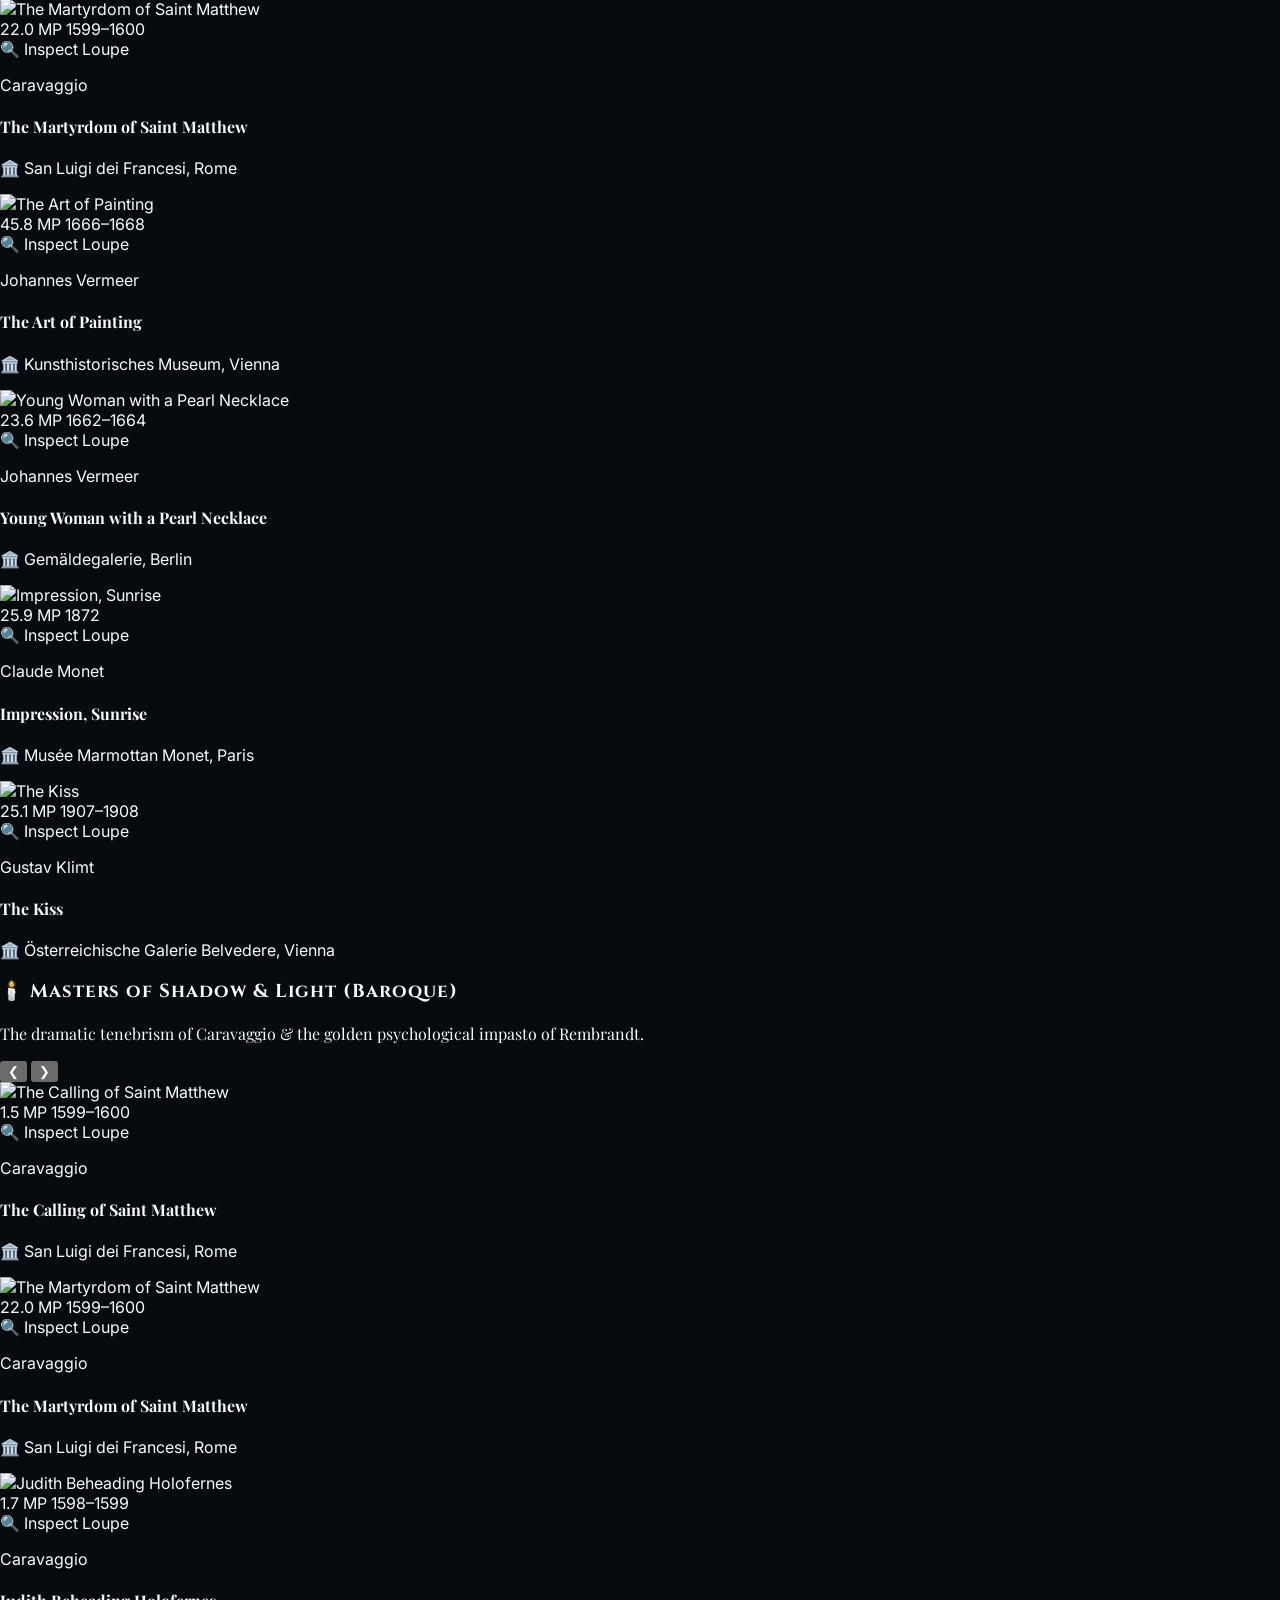
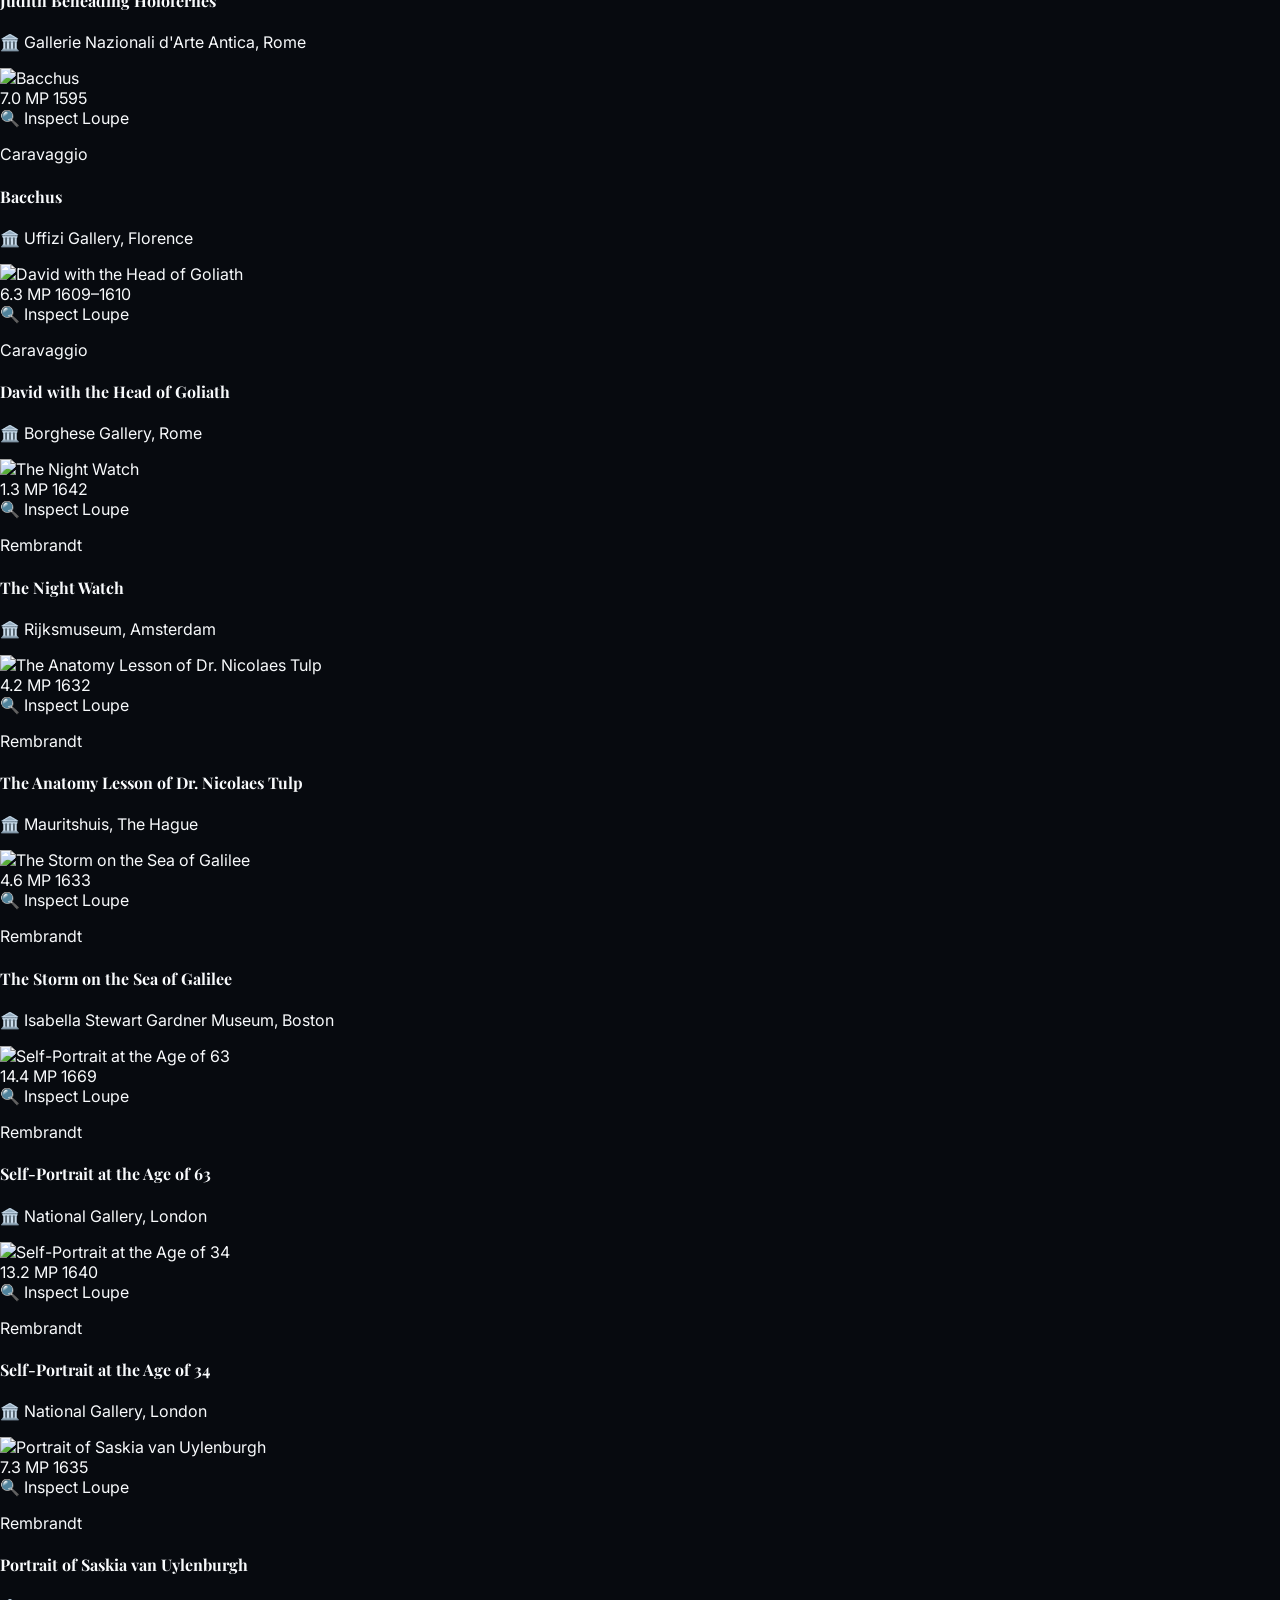
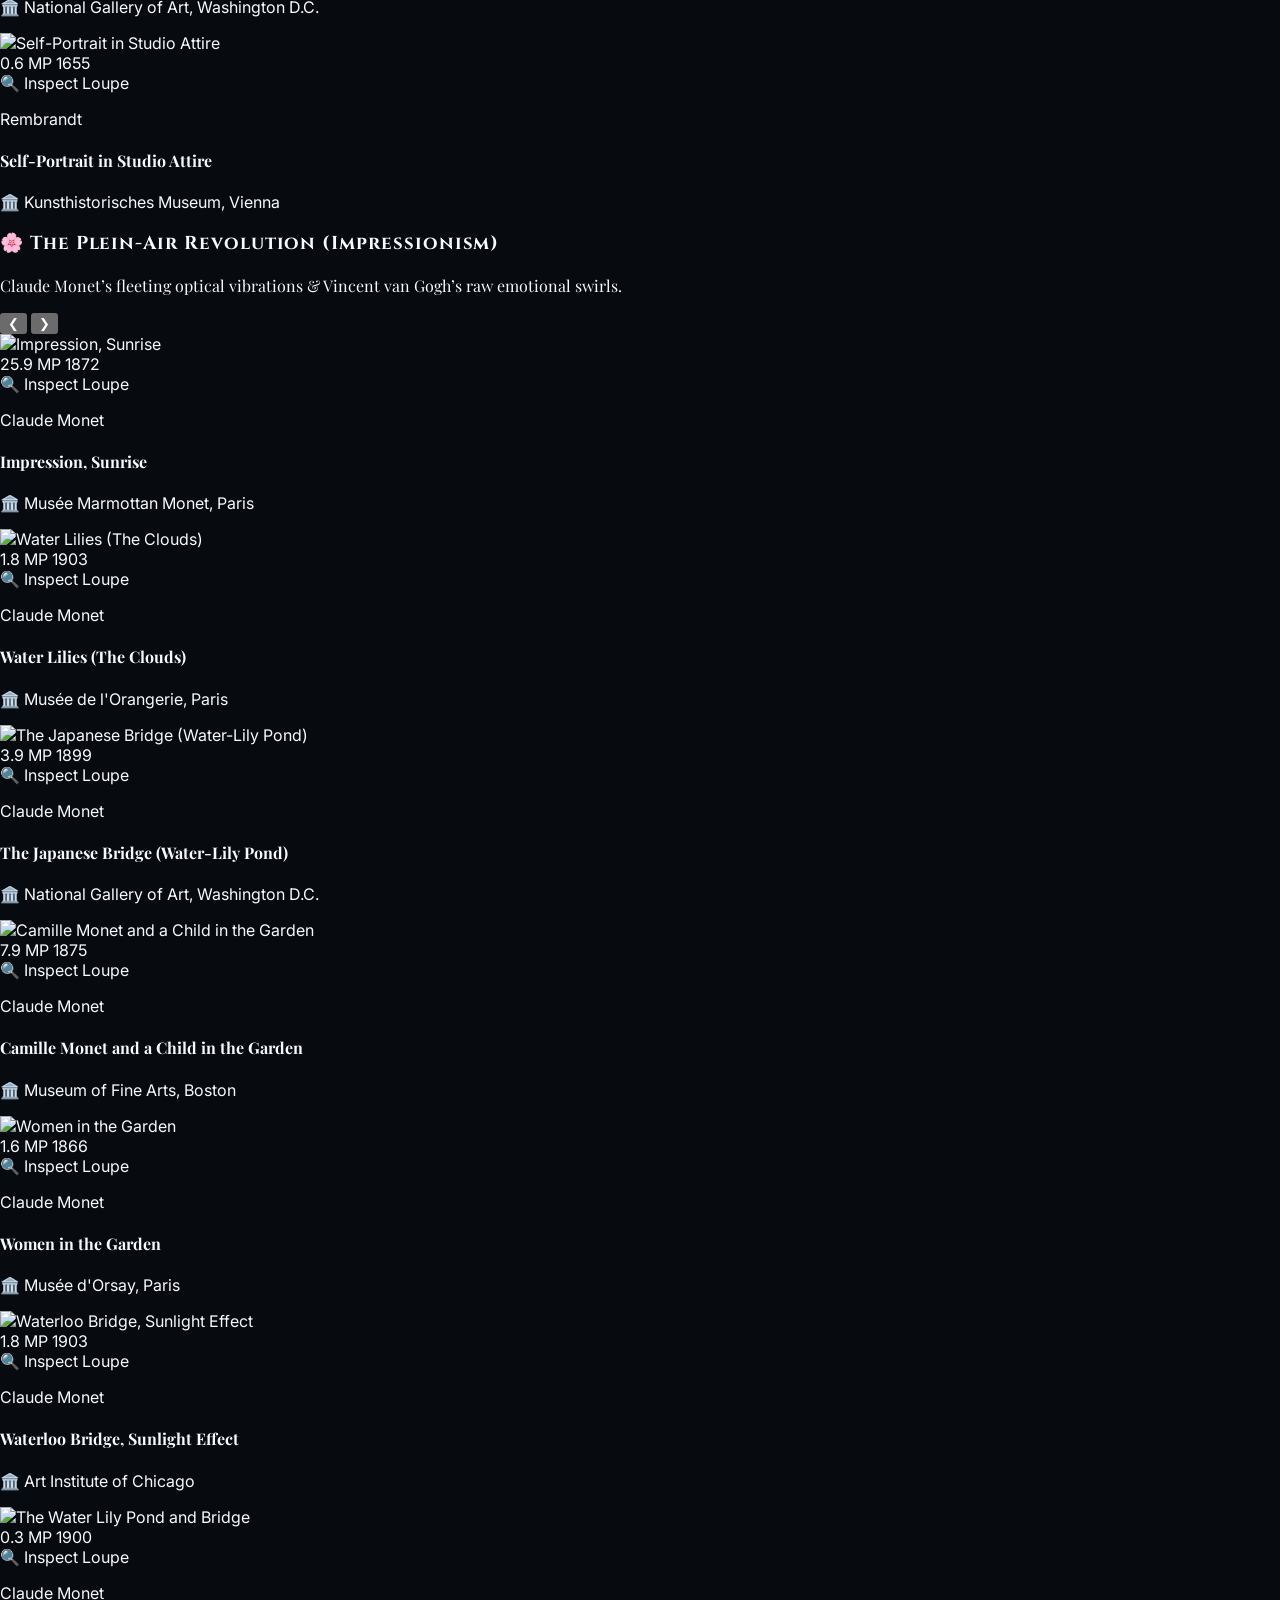
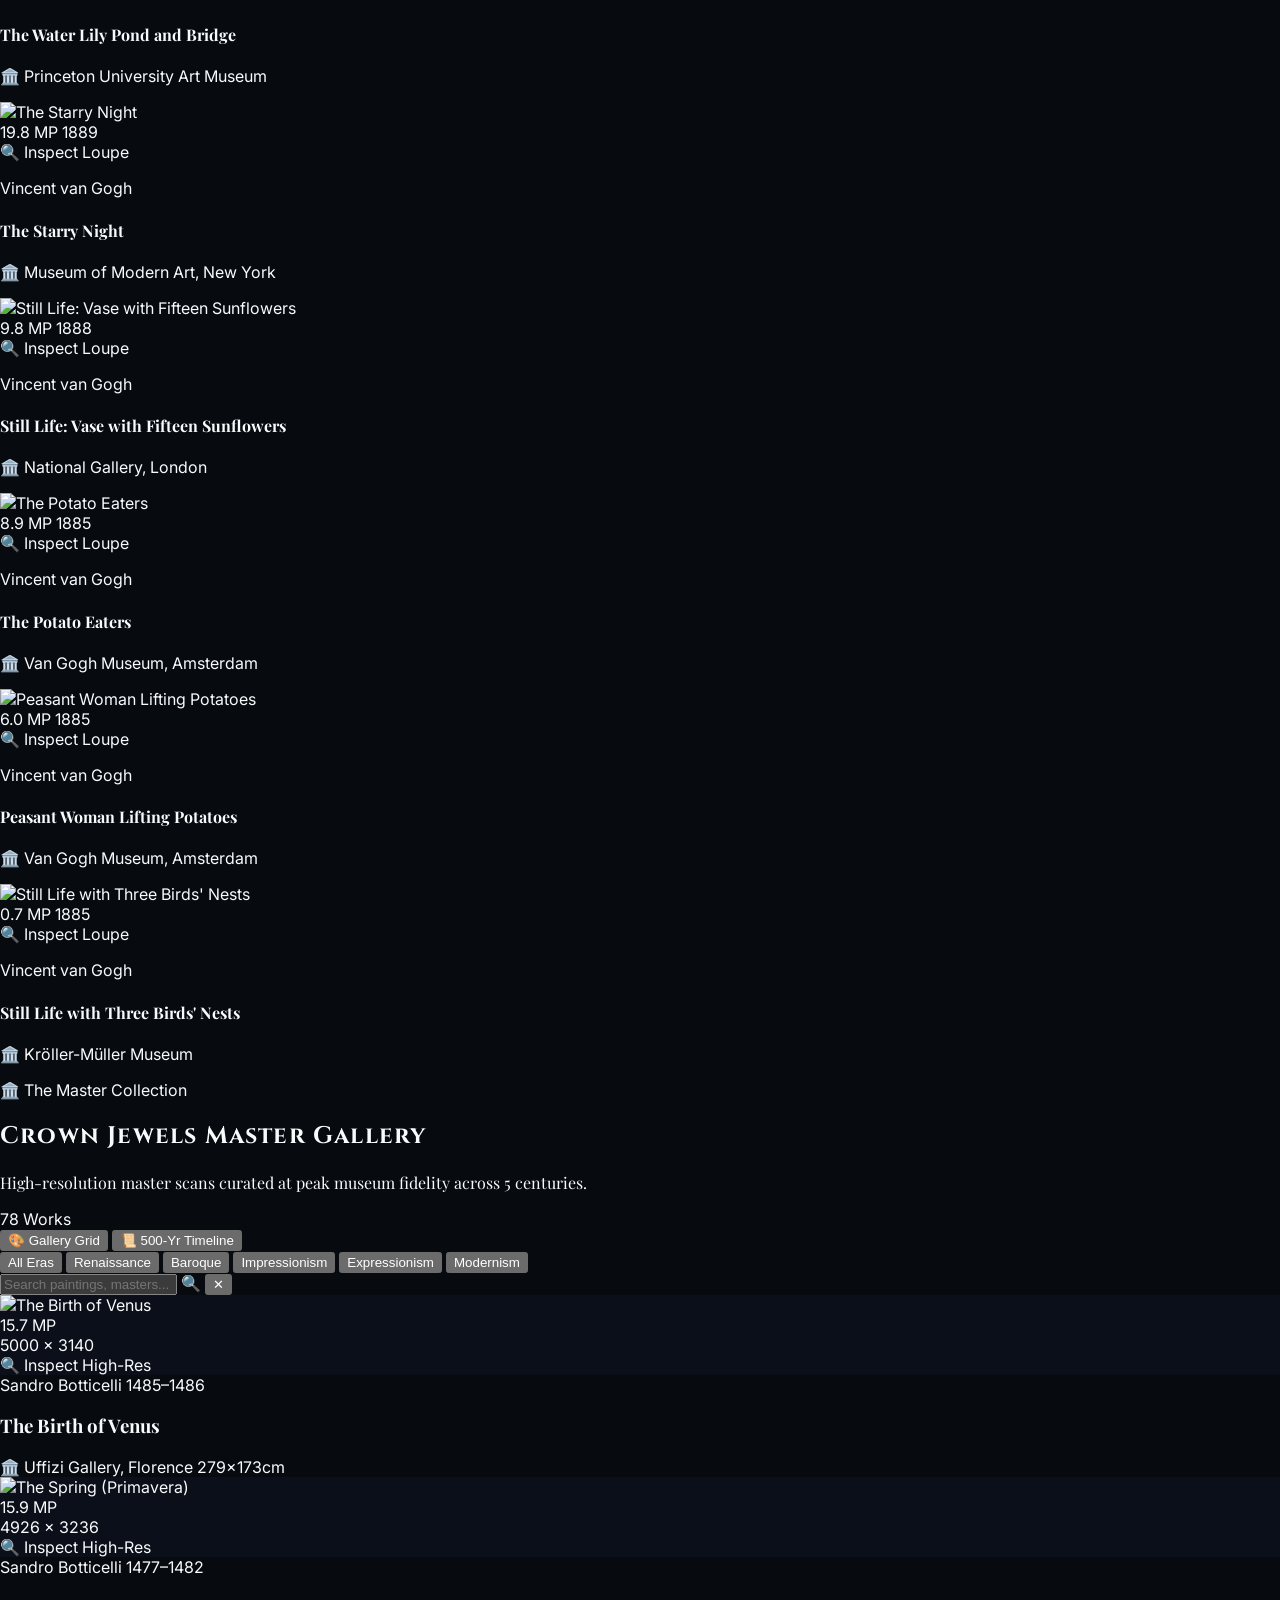
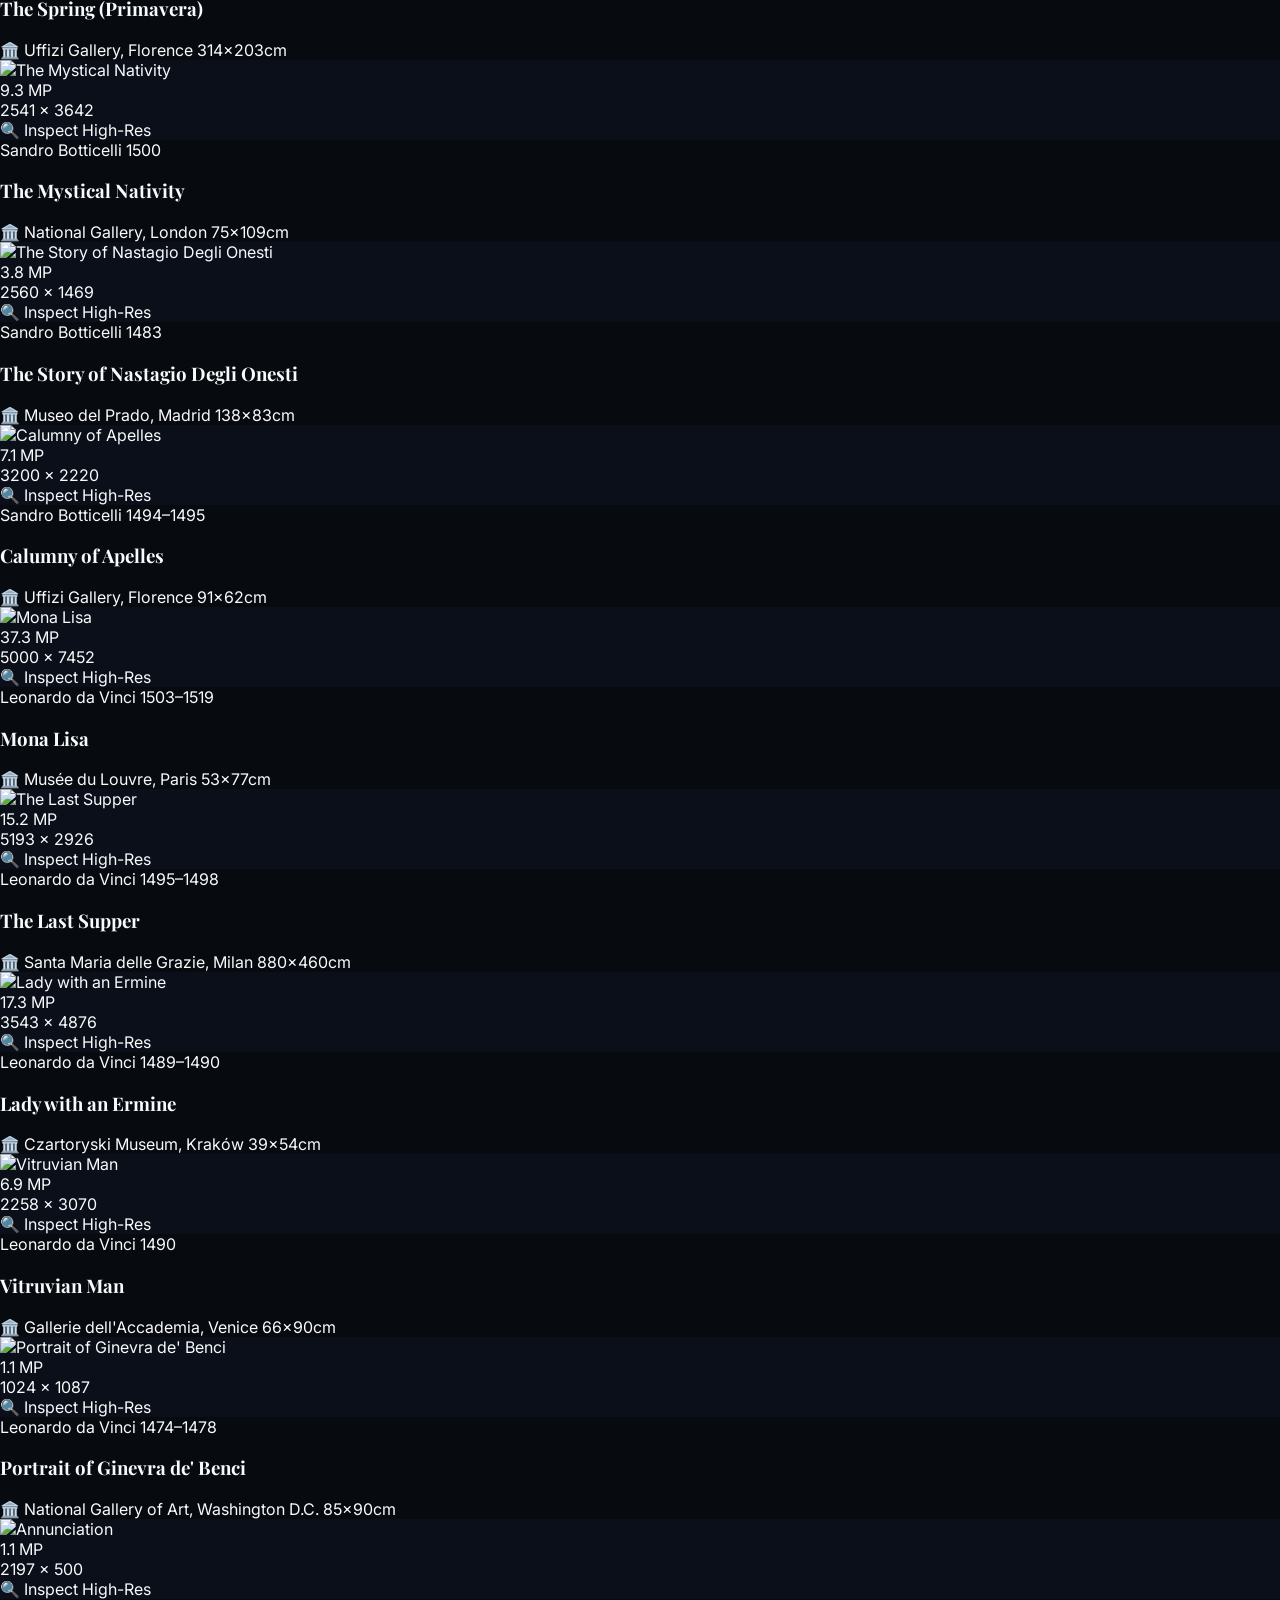
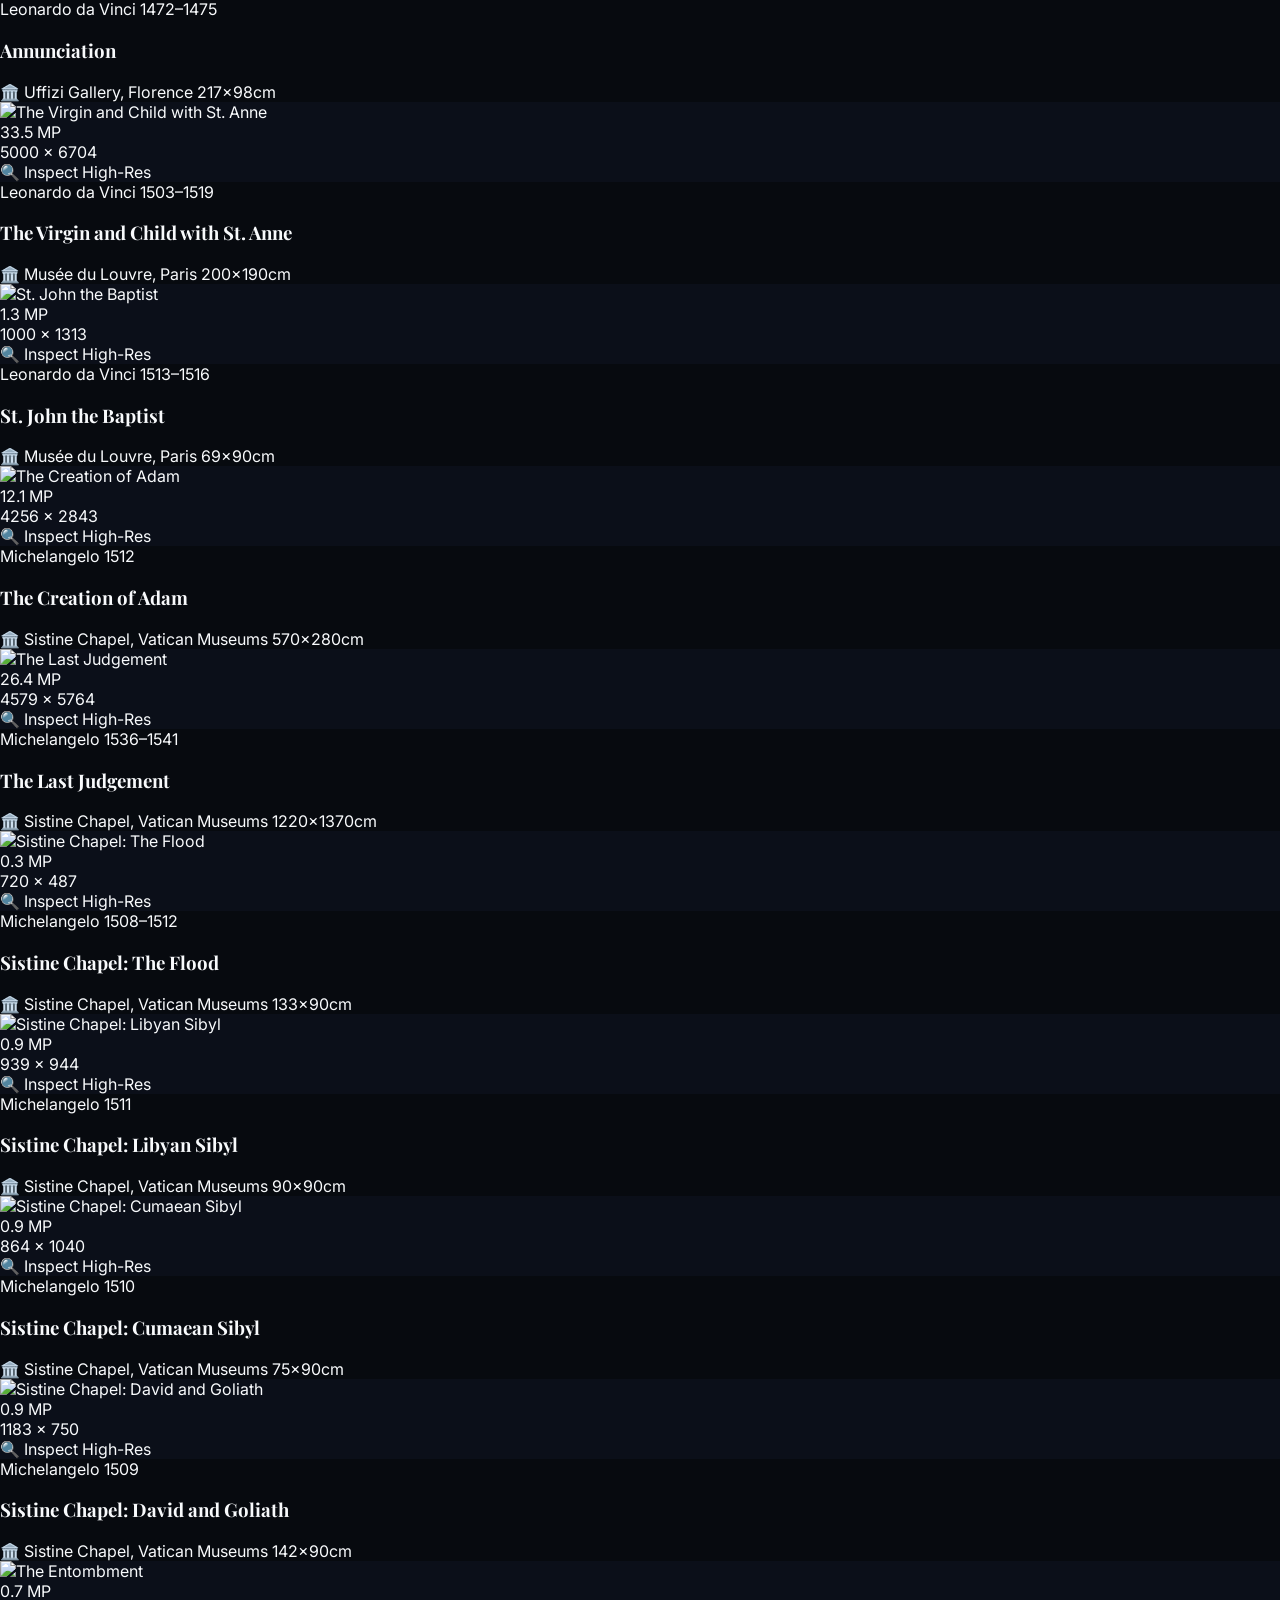
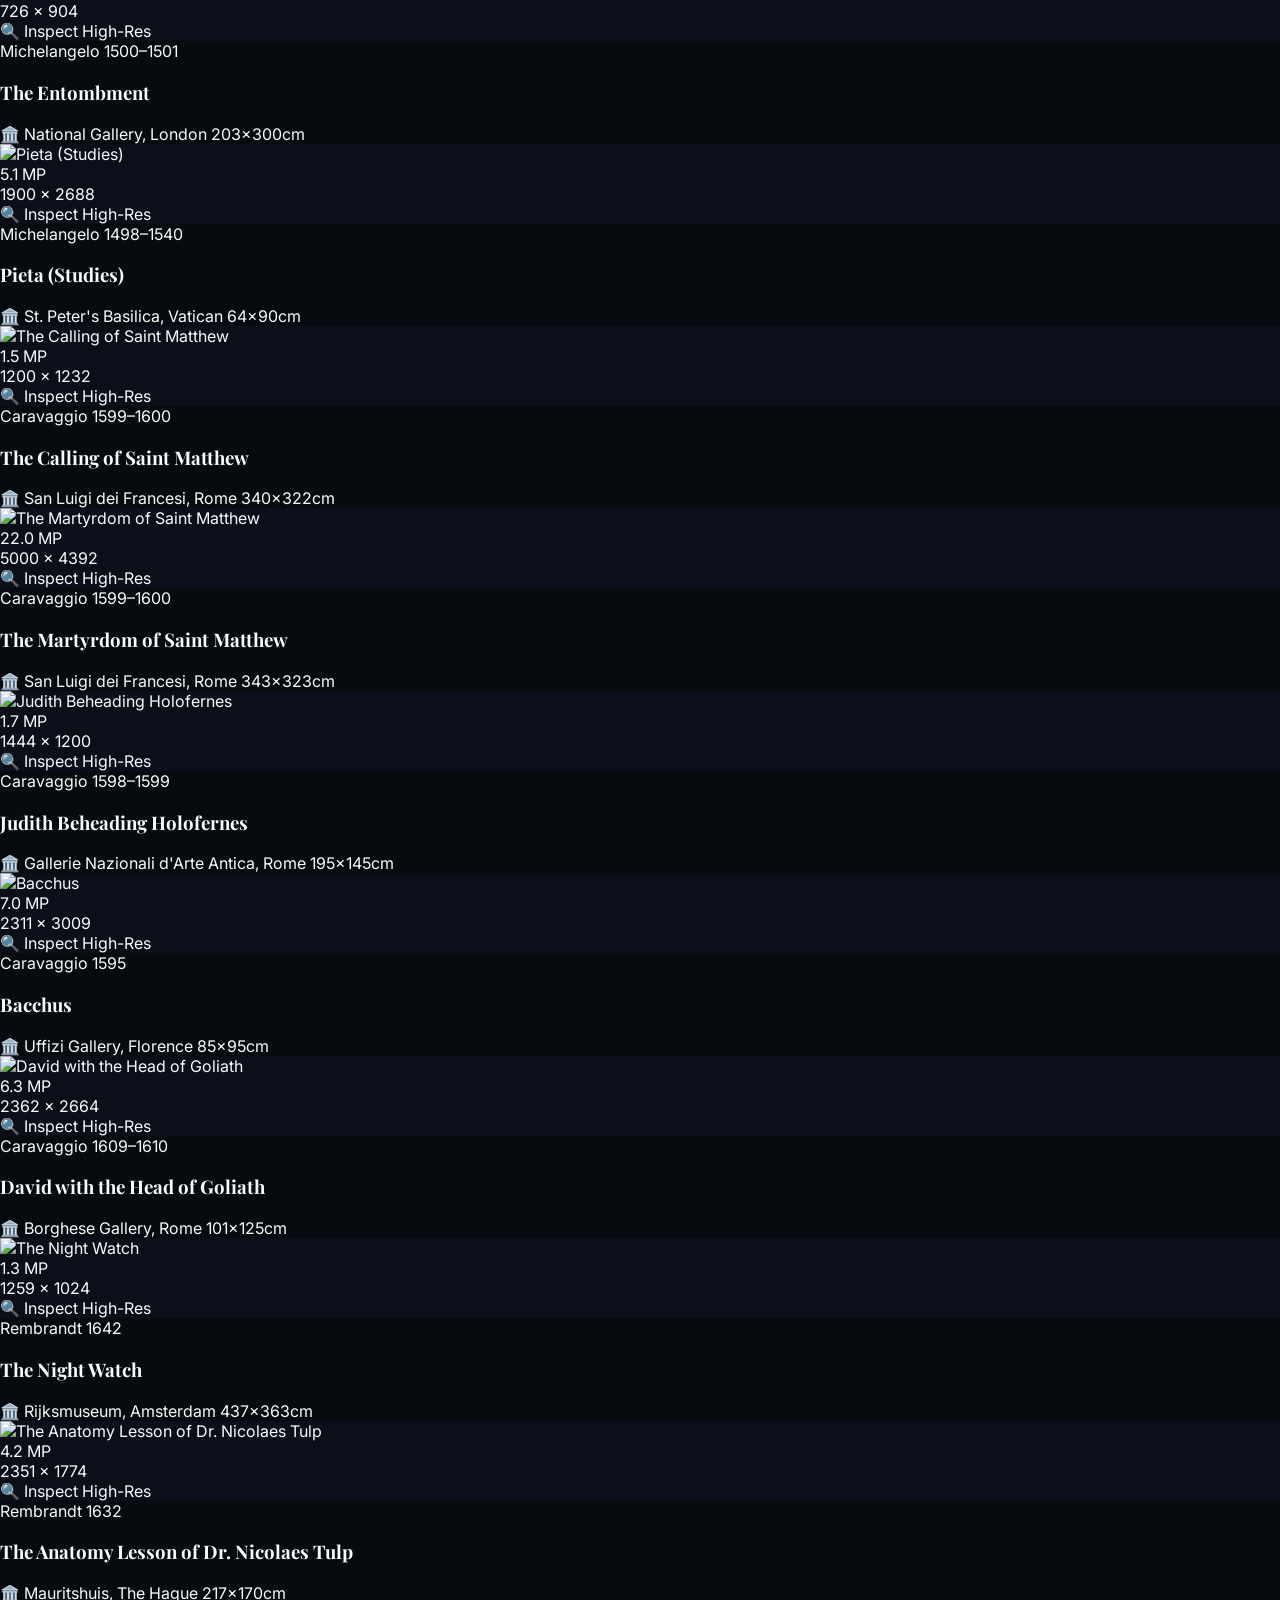
==== commit 0c951403: "fix(nav): unify top navigation router, eliminate sticky overlap on shelves, and bind filters to exhi" ====
--- a/index.html
+++ b/index.html
@@ -53,13 +53,42 @@
         </div>
       </a>
 
-      <!-- Quick Section Anchor Links -->
-      <nav class="hidden md:flex items-center gap-6 text-xs font-semibold uppercase tracking-wider text-slate-300">
-        <a href="#shelvesSection" class="hover:text-amber-400 transition-colors">Curated Shelves</a>
-        <a href="#gallerySection" class="hover:text-amber-400 transition-colors">Crown Jewels</a>
-        <a href="#timelineSection" class="hover:text-amber-400 transition-colors">Timeline</a>
-        <button onclick="window.startTour()" class="text-amber-400 hover:text-amber-300 flex items-center gap-1.5 transition font-bold cursor-pointer">
-          <span>🎧</span> 5-Min Tour
+      <!-- Unified Section Navigation -->
+      <nav class="flex items-center gap-1 sm:gap-2 text-xs font-semibold uppercase tracking-wider text-slate-300 overflow-x-auto no-scrollbar py-1">
+        <button 
+          id="navBtnShelves"
+          onclick="window.navigateToSection('shelves')" 
+          class="px-2.5 sm:px-3 py-1.5 rounded-xl hover:bg-slate-800 hover:text-amber-400 transition-all flex items-center gap-1.5 cursor-pointer flex-shrink-0 text-[11px] sm:text-xs"
+        >
+          <span>👑</span>
+          <span class="hidden sm:inline">Curated</span><span>Shelves</span>
+        </button>
+
+        <button 
+          id="navBtnGallery"
+          onclick="window.navigateToSection('gallery')" 
+          class="px-2.5 sm:px-3 py-1.5 rounded-xl text-amber-400 bg-slate-800/80 hover:bg-slate-800 hover:text-amber-300 transition-all flex items-center gap-1.5 cursor-pointer flex-shrink-0 text-[11px] sm:text-xs"
+        >
+          <span>🎨</span>
+          <span>Gallery</span>
+        </button>
+
+        <button 
+          id="navBtnTimeline"
+          onclick="window.navigateToSection('timeline')" 
+          class="px-2.5 sm:px-3 py-1.5 rounded-xl hover:bg-slate-800 hover:text-amber-400 transition-all flex items-center gap-1.5 cursor-pointer flex-shrink-0 text-[11px] sm:text-xs"
+        >
+          <span>📜</span>
+          <span>Timeline</span>
+        </button>
+
+        <button 
+          id="navBtnTour"
+          onclick="window.startTour()" 
+          class="px-2.5 sm:px-3 py-1.5 rounded-xl bg-amber-500/10 hover:bg-amber-500/20 text-amber-400 hover:text-amber-300 border border-amber-500/30 font-bold transition-all flex items-center gap-1.5 cursor-pointer flex-shrink-0 text-[11px] sm:text-xs shadow-sm"
+        >
+          <span>🎧</span>
+          <span class="hidden xs:inline">5-Min</span><span>Tour</span>
         </button>
       </nav>
 
@@ -156,95 +185,97 @@
     </div>
   </section>
 
-  <!-- Minimalist Sticky Control & Filter Bar -->
-  <nav class="sticky top-16 z-30 py-3 px-4 sm:px-6 max-w-5xl mx-auto w-full">
-    <div class="bg-slate-900/90 backdrop-blur-xl border border-slate-800 rounded-2xl p-2 shadow-2xl flex flex-col md:flex-row items-center justify-between gap-3">
-      
-      <!-- View Switcher (Gallery vs Timeline) -->
-      <div class="flex items-center p-1 bg-slate-950/80 rounded-xl border border-slate-800 flex-shrink-0">
-        <button id="tabGallery" class="px-3.5 py-1.5 rounded-lg text-xs font-bold bg-amber-500 text-slate-950 transition-all flex items-center gap-1.5">
-          <span>🎨</span> Gallery
-        </button>
-        <button id="tabTimeline" class="px-3.5 py-1.5 rounded-lg text-xs font-semibold text-slate-400 hover:text-white transition-all flex items-center gap-1.5">
-          <span>📜</span> 500-Yr Timeline
-        </button>
-      </div>
-
-      <!-- Thumb-Friendly Epoch Filter Pills -->
-      <div class="flex items-center gap-1.5 overflow-x-auto no-scrollbar py-0.5 w-full md:w-auto">
-        <button data-epoch="all" class="epoch-pill flex-shrink-0 px-3 py-1 rounded-xl text-xs font-bold bg-amber-500 text-slate-950 transition">All Eras</button>
-        <button data-epoch="renaissance" class="epoch-pill flex-shrink-0 px-3 py-1 rounded-xl text-xs font-medium bg-slate-800/80 hover:bg-slate-700 text-slate-300 transition">Renaissance</button>
-        <button data-epoch="baroque" class="epoch-pill flex-shrink-0 px-3 py-1 rounded-xl text-xs font-medium bg-slate-800/80 hover:bg-slate-700 text-slate-300 transition">Baroque</button>
-        <button data-epoch="impressionism" class="epoch-pill flex-shrink-0 px-3 py-1 rounded-xl text-xs font-medium bg-slate-800/80 hover:bg-slate-700 text-slate-300 transition">Impressionism</button>
-        <button data-epoch="expressionism" class="epoch-pill flex-shrink-0 px-3 py-1 rounded-xl text-xs font-medium bg-slate-800/80 hover:bg-slate-700 text-slate-300 transition">Expressionism</button>
-        <button data-epoch="modernism" class="epoch-pill flex-shrink-0 px-3 py-1 rounded-xl text-xs font-medium bg-slate-800/80 hover:bg-slate-700 text-slate-300 transition">Modernism</button>
-      </div>
-
-      <!-- Omni-Search Pill -->
-      <div class="relative w-full md:w-56 flex-shrink-0">
-        <input 
-          id="searchInput" 
-          type="text" 
-          placeholder="Search paintings, masters..." 
-          class="w-full bg-slate-950/90 border border-slate-700 focus:border-amber-400 rounded-xl pl-8 pr-7 py-1.5 text-xs text-white placeholder-slate-500 focus:outline-none focus:ring-1 focus:ring-amber-400 transition"
-        />
-        <span class="absolute left-2.5 top-2 text-slate-500 text-xs">🔍</span>
-        <button id="searchClearBtn" class="hidden absolute right-2.5 top-1.5 text-slate-400 hover:text-white text-xs">✕</button>
-      </div>
-
-    </div>
-  </nav>
-
   <!-- Curated Horizontal Shelves Section (Instant Discovery) -->
   <section id="shelvesSection" class="py-10 px-4 sm:px-6 lg:px-8 max-w-7xl mx-auto w-full space-y-12">
     <!-- Populated dynamically by app.js (Crown Jewels, Ultra-HD, Baroque, Impressionism) -->
   </section>
 
-  <!-- Crown Jewels Master Gallery Grid Section -->
-  <section id="gallerySection" class="py-12 px-4 sm:px-6 lg:px-8 max-w-7xl mx-auto w-full">
-    <div class="flex items-center justify-between mb-6 pb-4 border-b border-slate-800">
+  <!-- Exhibition Section (Master Gallery & Historical Timeline) -->
+  <section id="exhibitionSection" class="py-10 px-4 sm:px-6 lg:px-8 max-w-7xl mx-auto w-full border-t border-slate-900">
+    
+    <!-- Section Header & Dynamic Info -->
+    <div class="flex flex-col sm:flex-row sm:items-end justify-between gap-4 mb-6 pb-4 border-b border-slate-800">
       <div>
-        <h2 class="font-monumental text-xl sm:text-2xl font-bold text-white">
-          Crown Jewels Catalog
+        <div class="inline-flex items-center gap-1.5 text-xs font-mono font-semibold text-amber-400 uppercase tracking-wider mb-1">
+          <span>🏛️</span> The Master Collection
+        </div>
+        <h2 id="exhibitionTitle" class="font-monumental text-xl sm:text-2xl font-bold text-white tracking-wide">
+          Crown Jewels Master Gallery
         </h2>
-        <p class="font-editorial text-xs sm:text-sm text-slate-400 italic">
-          High-resolution master scans curated at peak museum fidelity.
+        <p id="exhibitionSubtitle" class="font-editorial text-xs sm:text-sm text-slate-400 italic mt-0.5">
+          High-resolution master scans curated at peak museum fidelity across 5 centuries.
         </p>
       </div>
-      <span id="galleryCountBadge" class="text-xs font-mono px-3 py-1 rounded-lg bg-slate-900 border border-slate-800 text-amber-300 font-semibold">
-        <!-- Populated by JS -->
-      </span>
-    </div>
-
-    <!-- Gallery Grid -->
-    <div id="galleryGrid" class="grid grid-cols-1 sm:grid-cols-2 lg:grid-cols-3 xl:grid-cols-4 gap-6">
-      <!-- Populated dynamically by app.js -->
-    </div>
-
-    <!-- No Results Notice -->
-    <div id="noResultsNotice" class="hidden text-center py-16 bg-slate-900/40 rounded-3xl border border-slate-800 mt-6">
-      <span class="text-3xl">🔍</span>
-      <h3 class="font-editorial text-base font-bold text-white mt-2">No Artworks Found</h3>
-      <p class="text-xs text-slate-400 mt-1">Try searching another title or resetting your epoch filter.</p>
-    </div>
-  </section>
-
-  <!-- 500-Year Timeline Section with Curator Micro-Plaques -->
-  <section id="timelineSection" class="hidden py-12 px-4 sm:px-6 lg:px-8 max-w-5xl mx-auto w-full">
-    <div class="text-center max-w-2xl mx-auto mb-12">
-      <span class="text-xs font-mono uppercase tracking-widest text-amber-400 font-bold">Chronological Odyssey</span>
-      <h2 class="font-monumental text-2xl sm:text-3xl font-bold text-white mt-1">
-        500 Years of Western Art Evolution
-      </h2>
-      <p class="font-editorial italic text-xs sm:text-sm text-slate-400 mt-1">
-        Bite-sized micro-plaques tracking the 13 celebrity masters from Botticelli (1470) to Kahlo (1954).
-      </p>
-    </div>
-
-    <!-- Timeline Container -->
-    <div id="timelineContainer" class="space-y-10">
-      <!-- Populated dynamically by app.js -->
-    </div>
+
+      <div class="flex items-center gap-3">
+        <span id="galleryCountBadge" class="text-xs font-mono px-3 py-1 rounded-xl bg-slate-900 border border-slate-800 text-amber-300 font-semibold shadow-inner">
+          <!-- Populated by JS -->
+        </span>
+      </div>
+    </div>
+
+    <!-- Exhibition Sticky Control Bar (Sticks only within Exhibition) -->
+    <div class="sticky top-16 z-30 py-2.5 bg-[#070a0f]/95 backdrop-blur-xl border border-slate-800/90 rounded-2xl p-2 shadow-2xl mb-8 transition-all">
+      <div class="flex flex-col md:flex-row items-center justify-between gap-3">
+        
+        <!-- View Switcher (Gallery vs Timeline) -->
+        <div class="flex items-center p-1 bg-slate-950/90 rounded-xl border border-slate-800 flex-shrink-0 w-full md:w-auto justify-center">
+          <button id="tabGallery" class="flex-1 md:flex-initial px-3.5 py-1.5 rounded-lg text-xs font-bold bg-amber-500 text-slate-950 transition-all flex items-center justify-center gap-1.5 cursor-pointer">
+            <span>🎨</span> Gallery Grid
+          </button>
+          <button id="tabTimeline" class="flex-1 md:flex-initial px-3.5 py-1.5 rounded-lg text-xs font-semibold text-slate-400 hover:text-white transition-all flex items-center justify-center gap-1.5 cursor-pointer">
+            <span>📜</span> 500-Yr Timeline
+          </button>
+        </div>
+
+        <!-- Thumb-Friendly Epoch Filter Pills -->
+        <div id="epochPillsContainer" class="flex items-center gap-1.5 overflow-x-auto no-scrollbar py-0.5 w-full md:w-auto">
+          <button data-epoch="all" class="epoch-pill flex-shrink-0 px-3 py-1 rounded-xl text-xs font-bold bg-amber-500 text-slate-950 transition cursor-pointer">All Eras</button>
+          <button data-epoch="renaissance" class="epoch-pill flex-shrink-0 px-3 py-1 rounded-xl text-xs font-medium bg-slate-800/80 hover:bg-slate-700 text-slate-300 transition cursor-pointer">Renaissance</button>
+          <button data-epoch="baroque" class="epoch-pill flex-shrink-0 px-3 py-1 rounded-xl text-xs font-medium bg-slate-800/80 hover:bg-slate-700 text-slate-300 transition cursor-pointer">Baroque</button>
+          <button data-epoch="impressionism" class="epoch-pill flex-shrink-0 px-3 py-1 rounded-xl text-xs font-medium bg-slate-800/80 hover:bg-slate-700 text-slate-300 transition cursor-pointer">Impressionism</button>
+          <button data-epoch="expressionism" class="epoch-pill flex-shrink-0 px-3 py-1 rounded-xl text-xs font-medium bg-slate-800/80 hover:bg-slate-700 text-slate-300 transition cursor-pointer">Expressionism</button>
+          <button data-epoch="modernism" class="epoch-pill flex-shrink-0 px-3 py-1 rounded-xl text-xs font-medium bg-slate-800/80 hover:bg-slate-700 text-slate-300 transition cursor-pointer">Modernism</button>
+        </div>
+
+        <!-- Omni-Search Pill -->
+        <div class="relative w-full md:w-56 flex-shrink-0">
+          <input 
+            id="searchInput" 
+            type="text" 
+            placeholder="Search paintings, masters..." 
+            class="w-full bg-slate-950/90 border border-slate-700 focus:border-amber-400 rounded-xl pl-8 pr-7 py-1.5 text-xs text-white placeholder-slate-500 focus:outline-none focus:ring-1 focus:ring-amber-400 transition"
+          />
+          <span class="absolute left-2.5 top-2 text-slate-500 text-xs">🔍</span>
+          <button id="searchClearBtn" class="hidden absolute right-2.5 top-1.5 text-slate-400 hover:text-white text-xs cursor-pointer">✕</button>
+        </div>
+
+      </div>
+    </div>
+
+    <!-- Crown Jewels Master Gallery Grid Section -->
+    <div id="gallerySection">
+      <!-- Gallery Grid -->
+      <div id="galleryGrid" class="grid grid-cols-1 sm:grid-cols-2 lg:grid-cols-3 xl:grid-cols-4 gap-6">
+        <!-- Populated dynamically by app.js -->
+      </div>
+
+      <!-- No Results Notice -->
+      <div id="noResultsNotice" class="hidden text-center py-16 bg-slate-900/40 rounded-3xl border border-slate-800 mt-6">
+        <span class="text-3xl">🔍</span>
+        <h3 class="font-editorial text-base font-bold text-white mt-2">No Artworks Found</h3>
+        <p class="text-xs text-slate-400 mt-1">Try searching another title or resetting your epoch filter.</p>
+      </div>
+    </div>
+
+    <!-- 500-Year Timeline Section with Curator Micro-Plaques -->
+    <div id="timelineSection" class="hidden max-w-5xl mx-auto w-full">
+      <!-- Timeline Container -->
+      <div id="timelineContainer" class="space-y-10">
+        <!-- Populated dynamically by app.js -->
+      </div>
+    </div>
+
   </section>
 
   <!-- Lightbox Modal & Mobile Bottom Sheet -->
@@ -464,4 +495,4 @@
   <script src="js/catalog-data.js"></script>
   <script src="js/app.js"></script>
 </body>
-</html>
+</html>
--- a/css/style.css
+++ b/css/style.css
@@ -350,4 +350,4 @@
   border: 1px solid rgba(229, 185, 76, 0.3);
   box-shadow: 0 -10px 40px rgba(0, 0, 0, 0.8), 0 0 25px rgba(229, 185, 76, 0.1);
 }
-
+
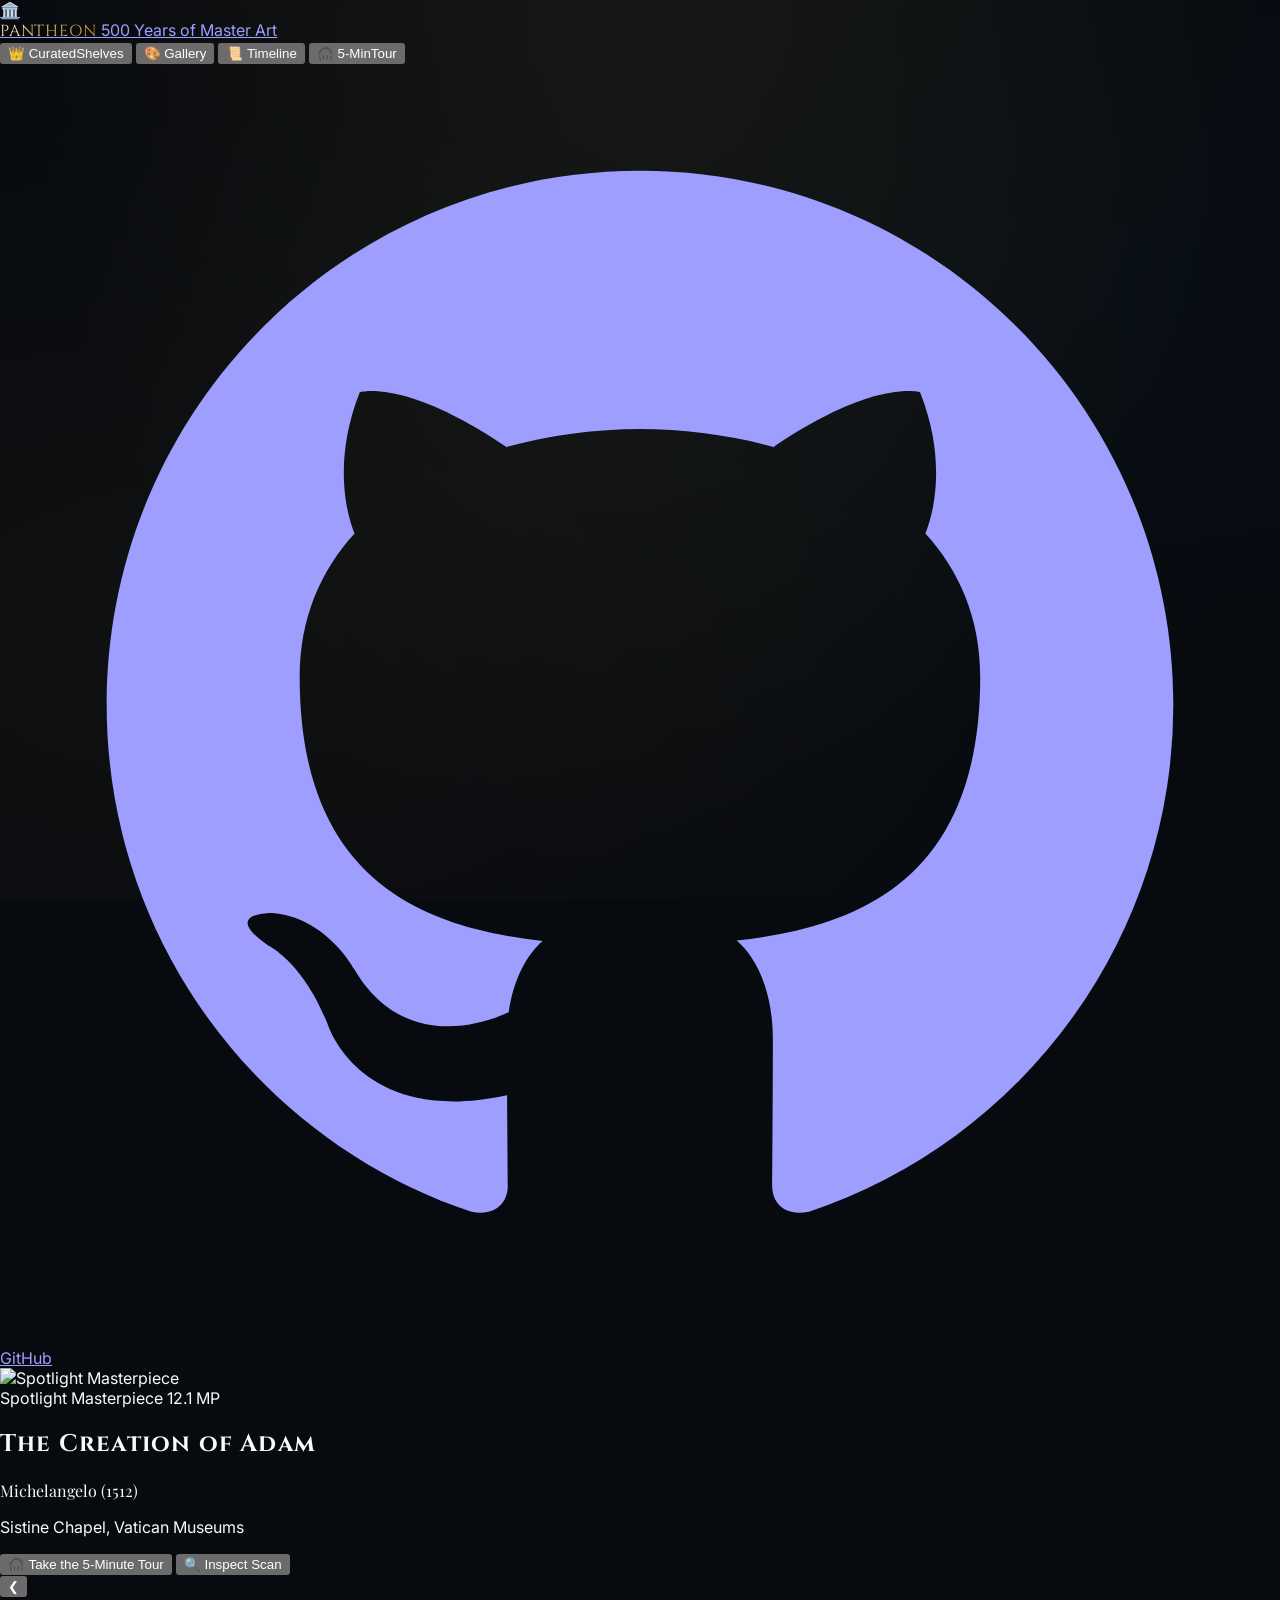
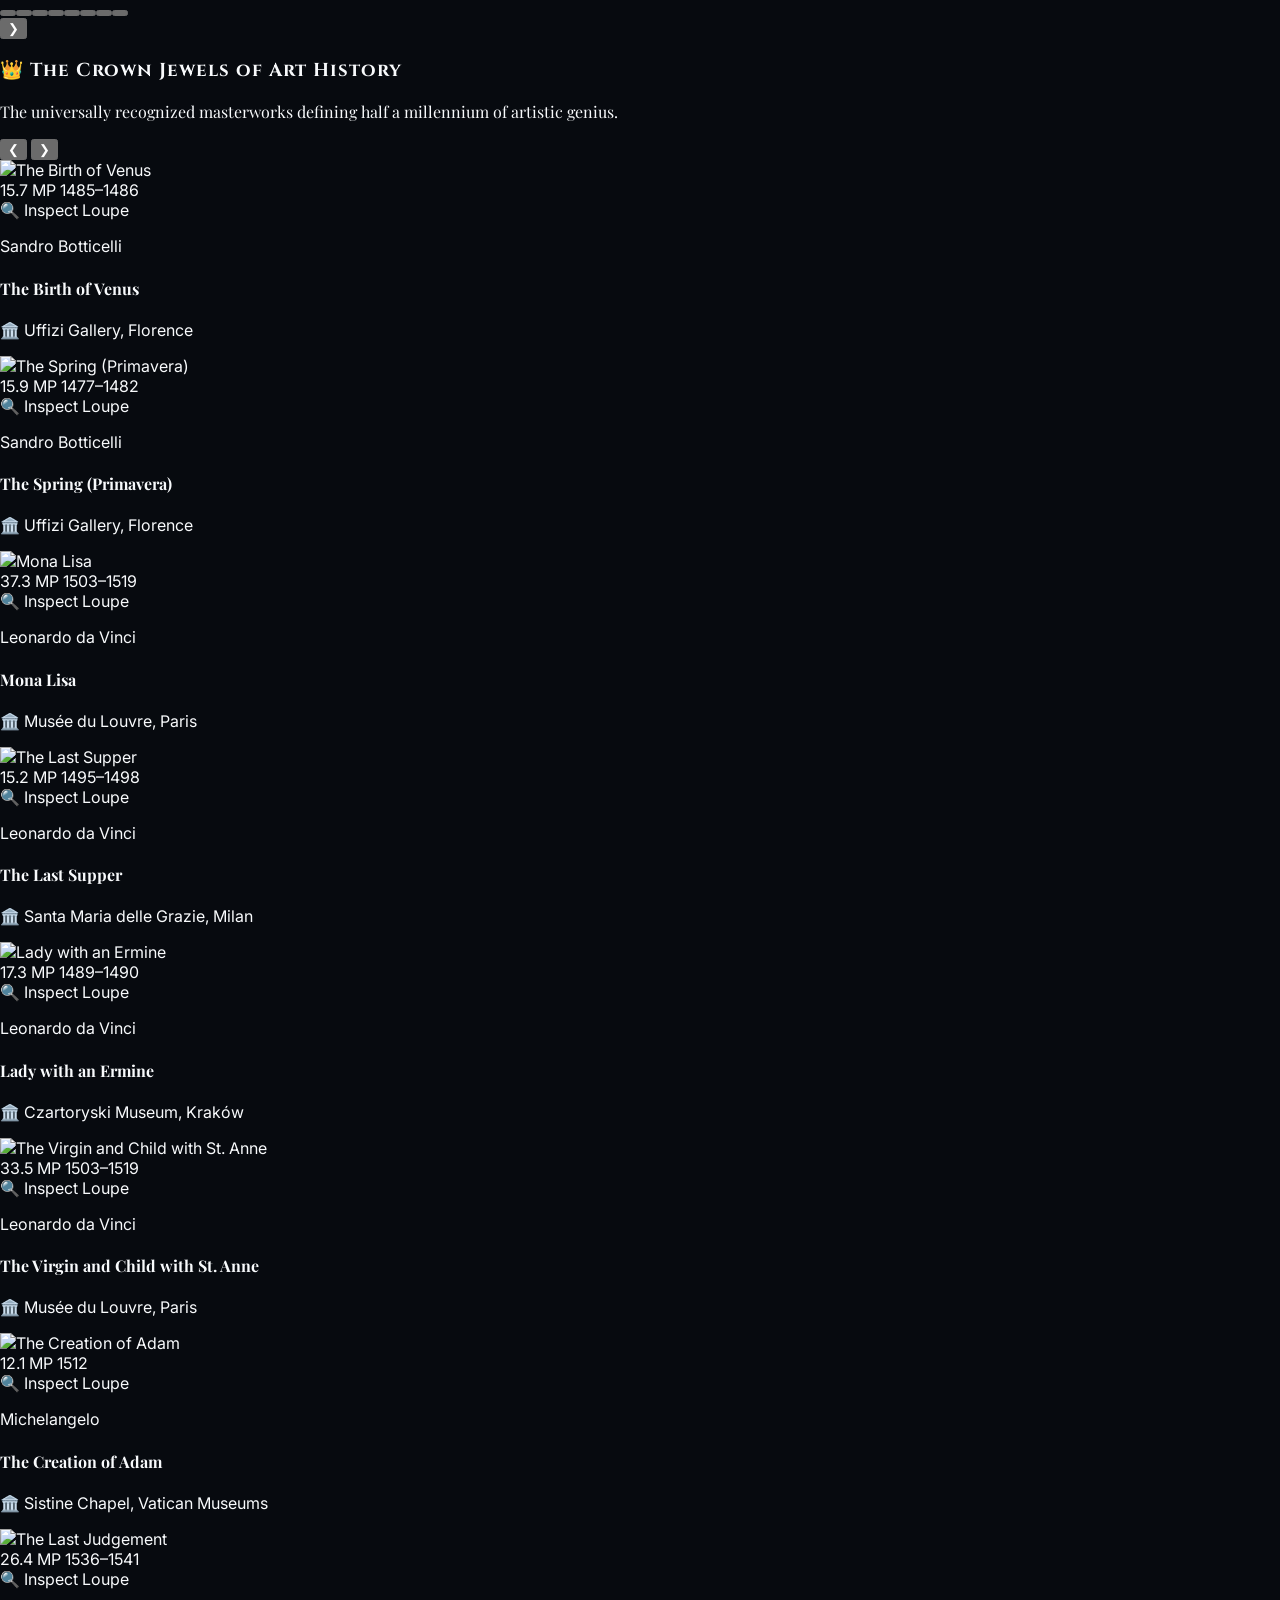
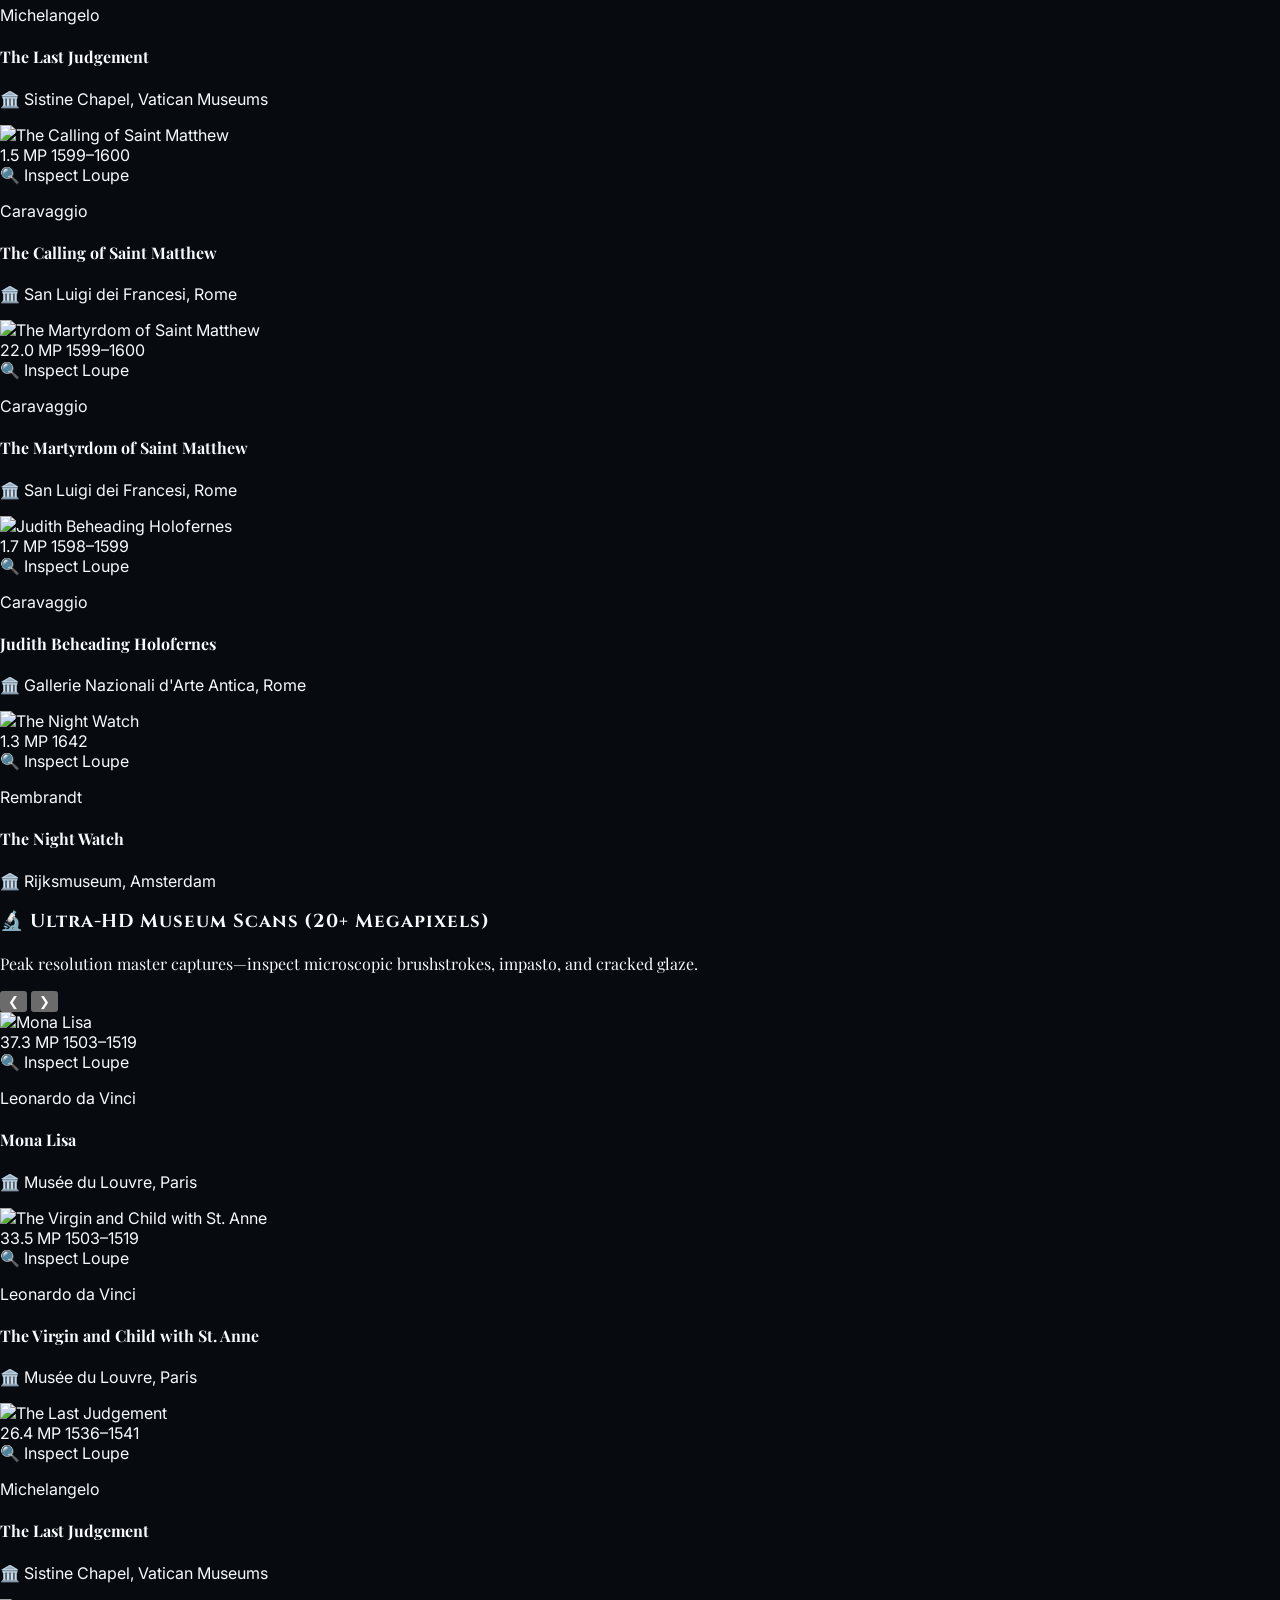
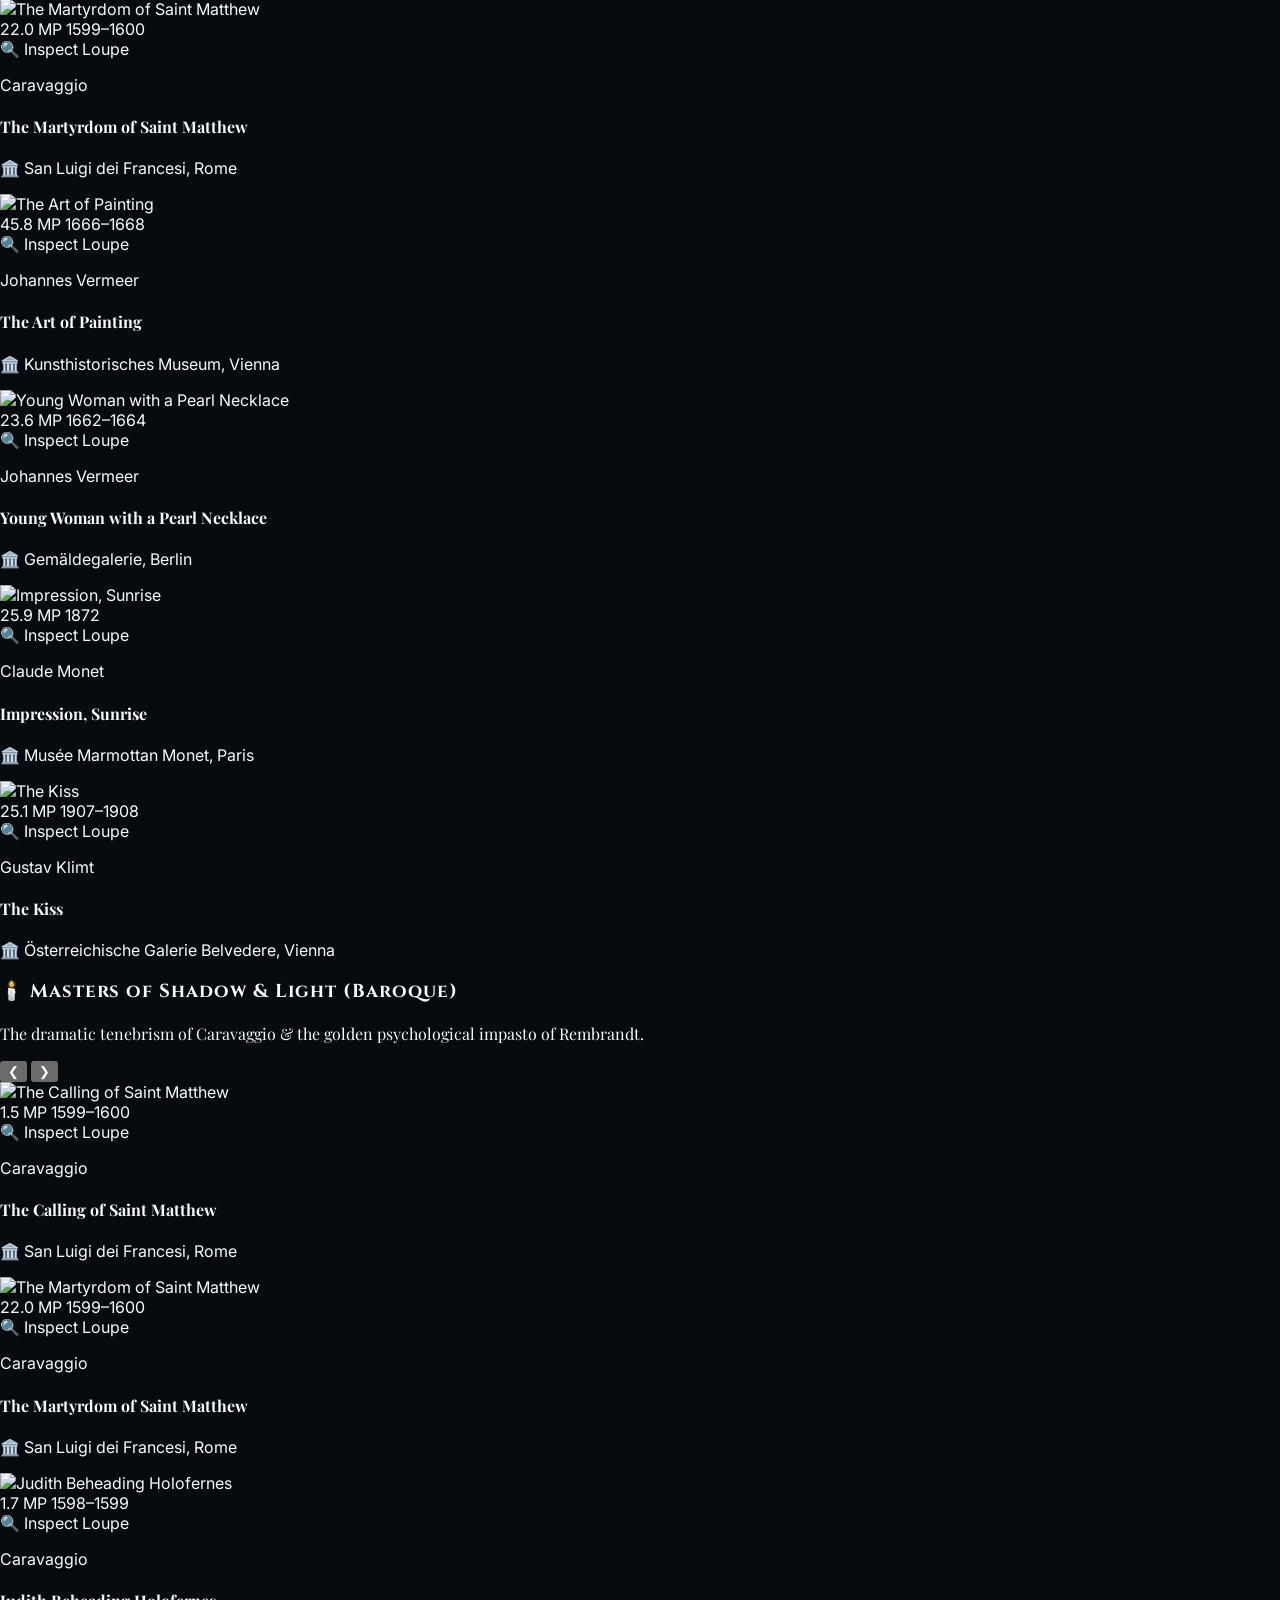
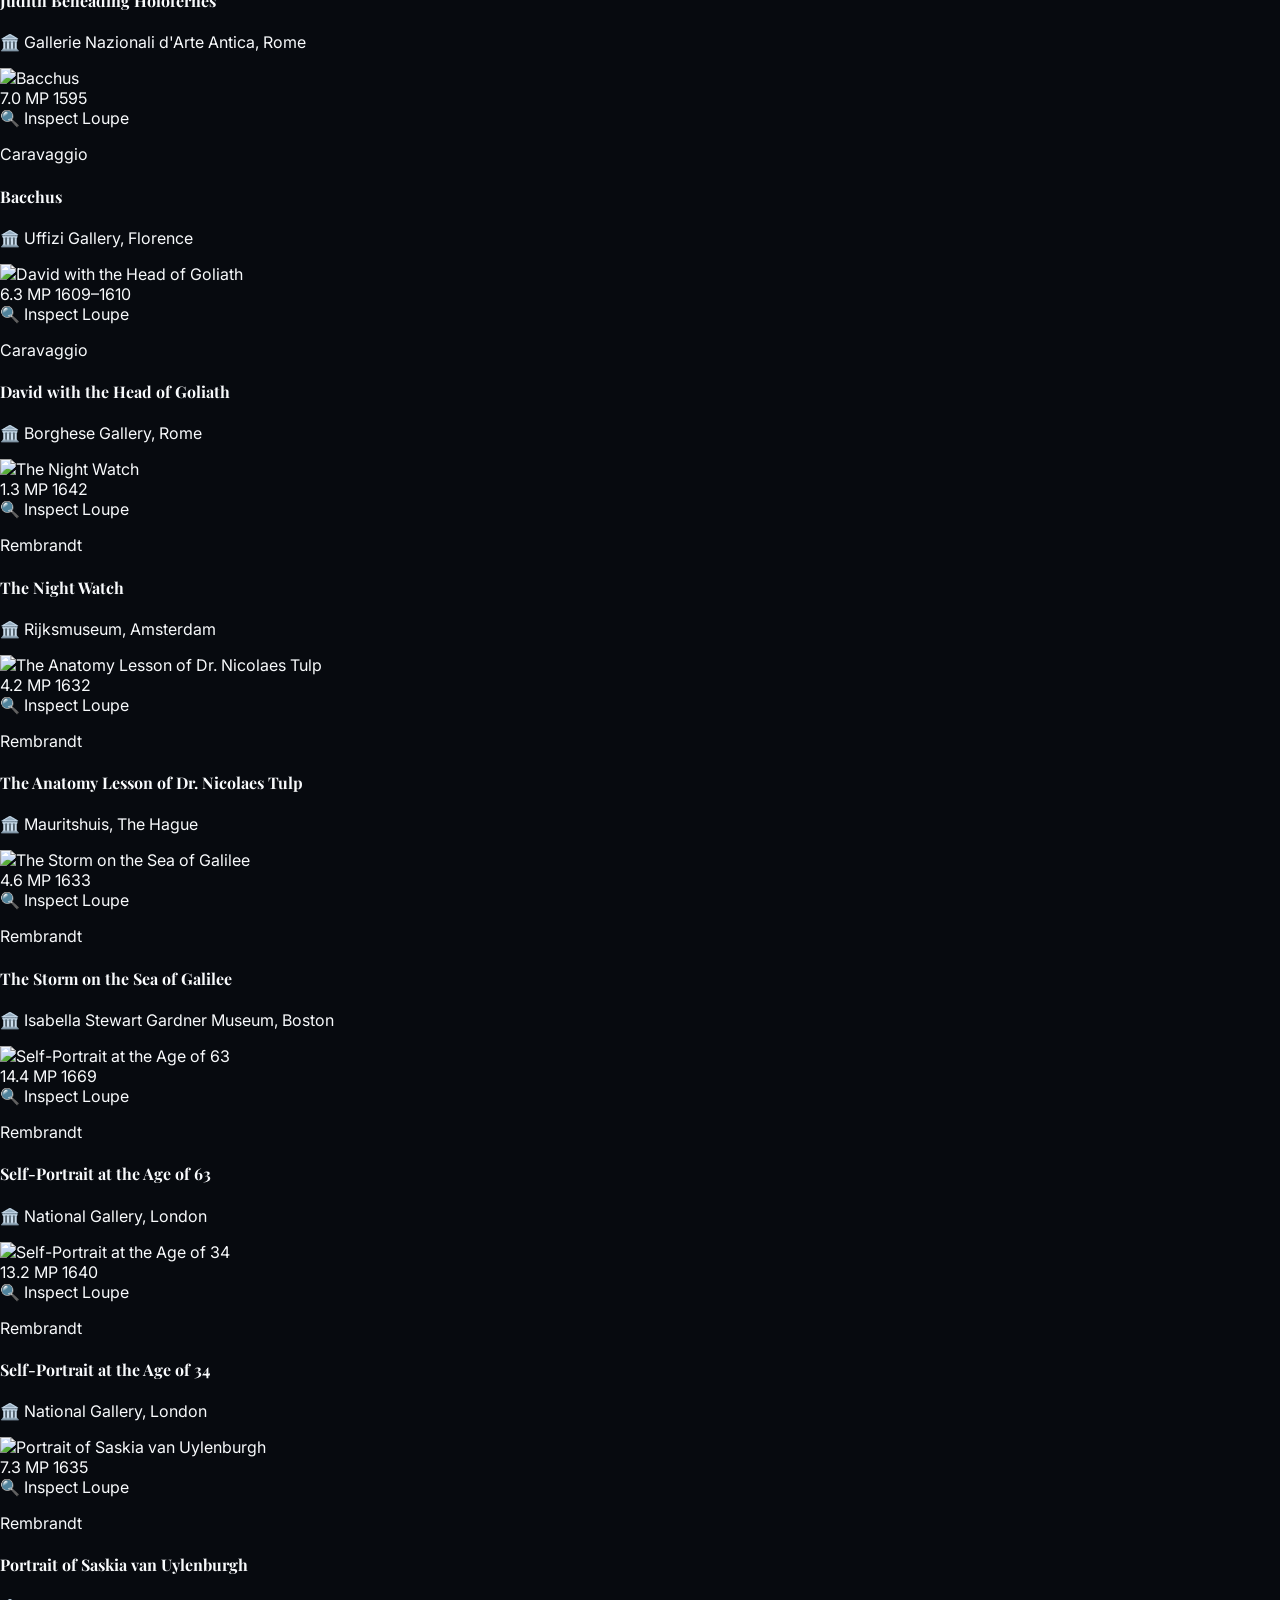
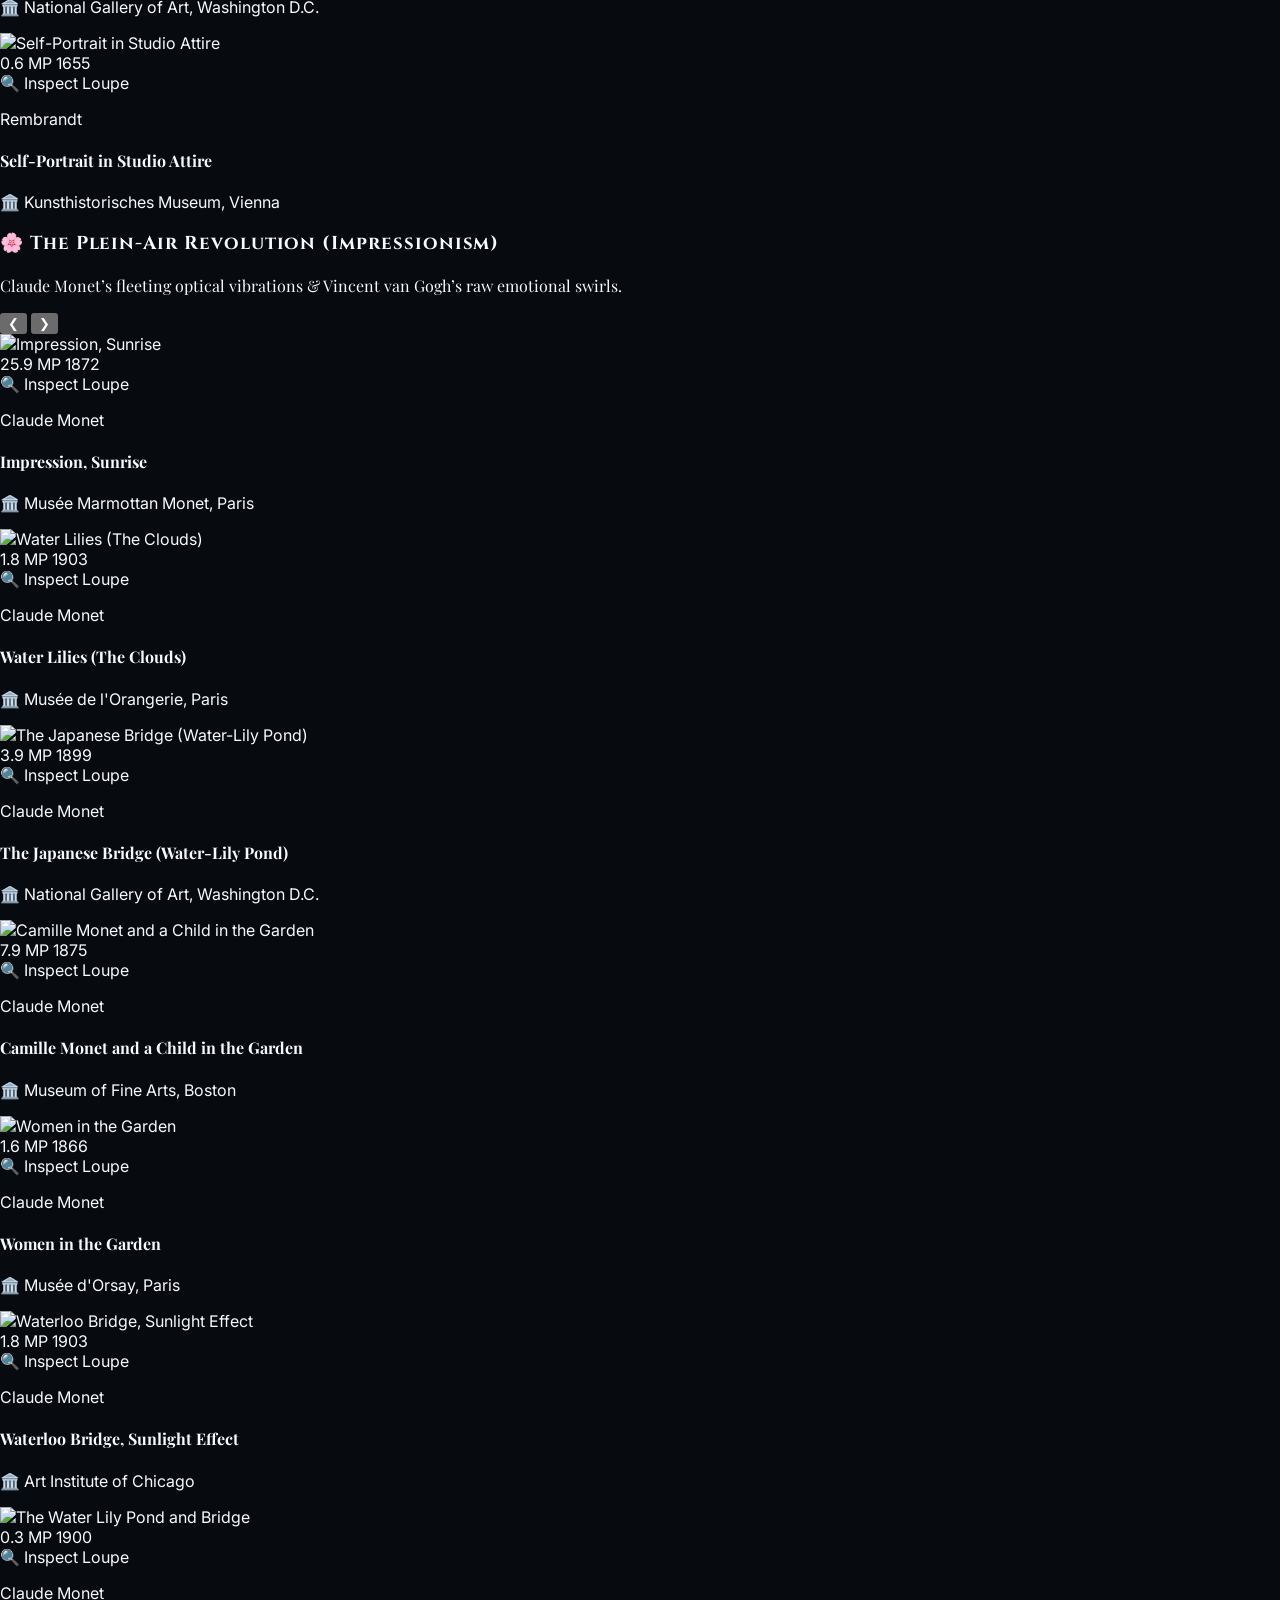
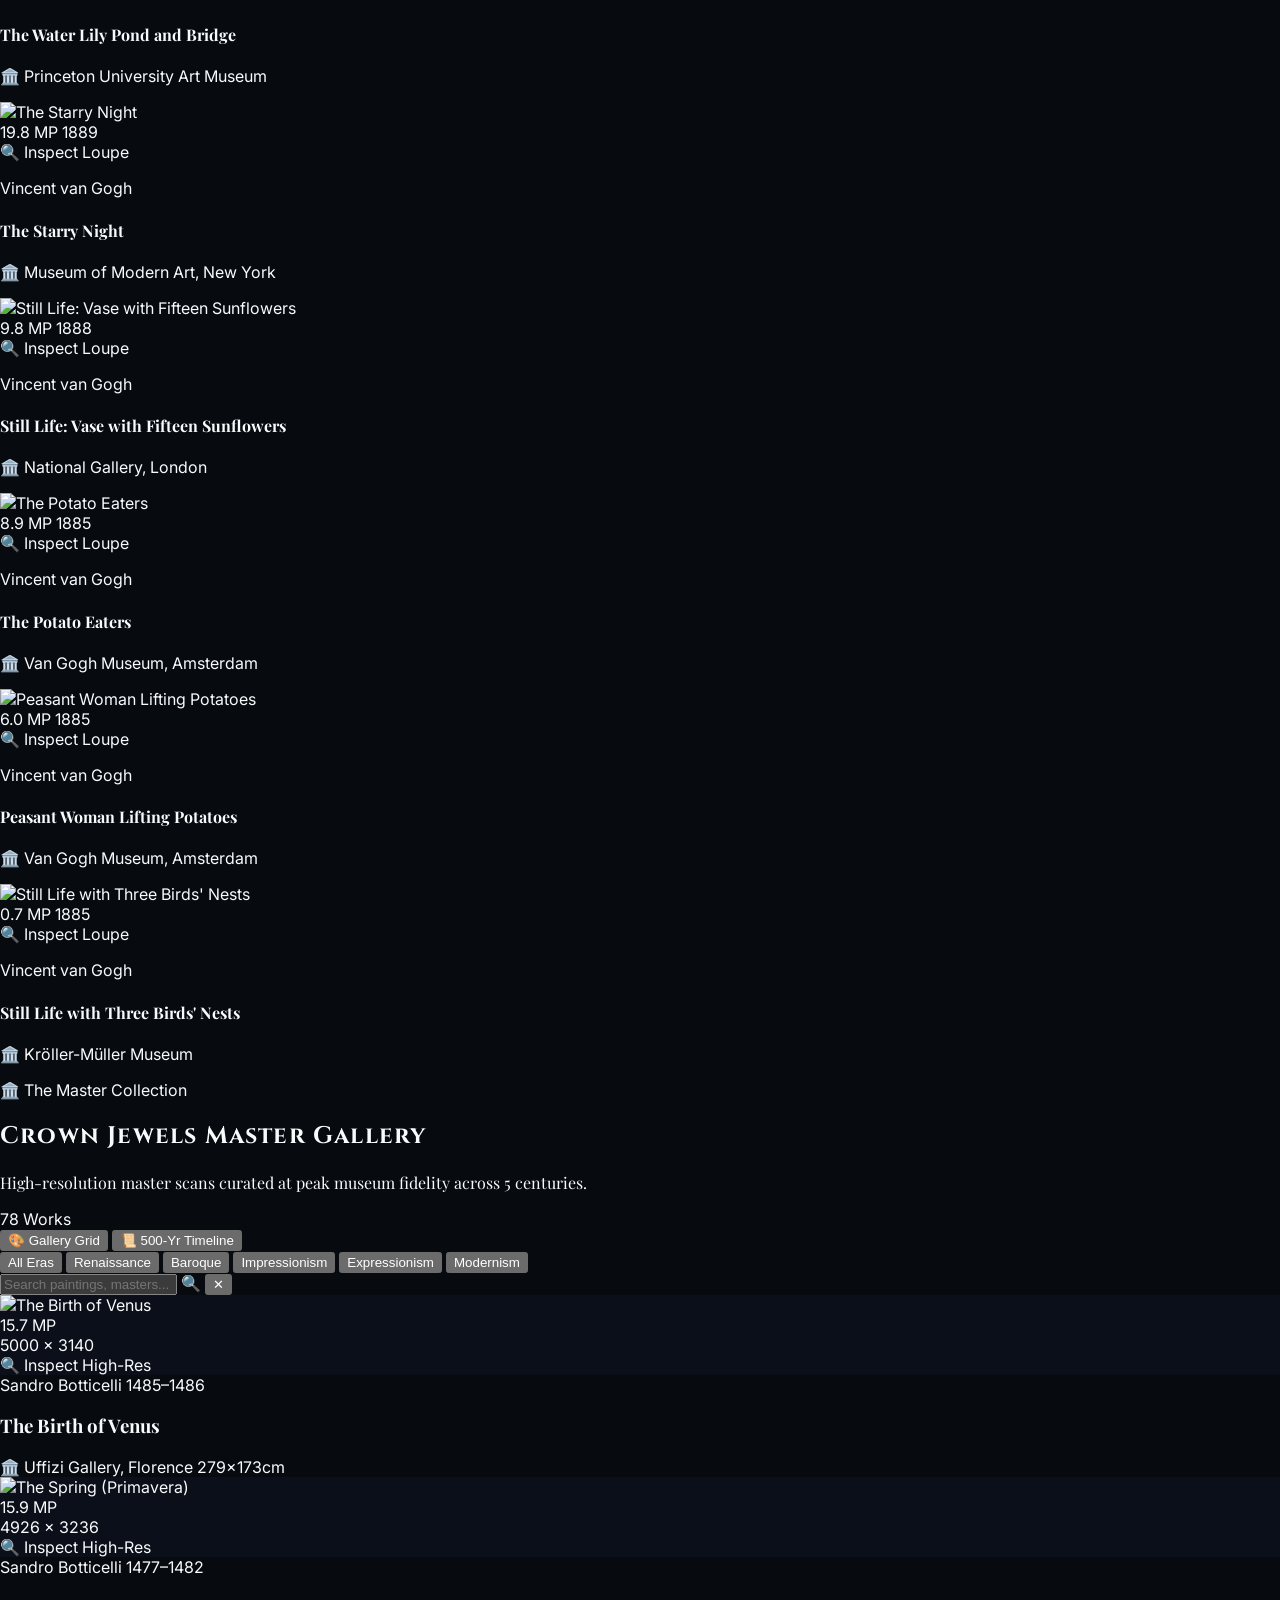
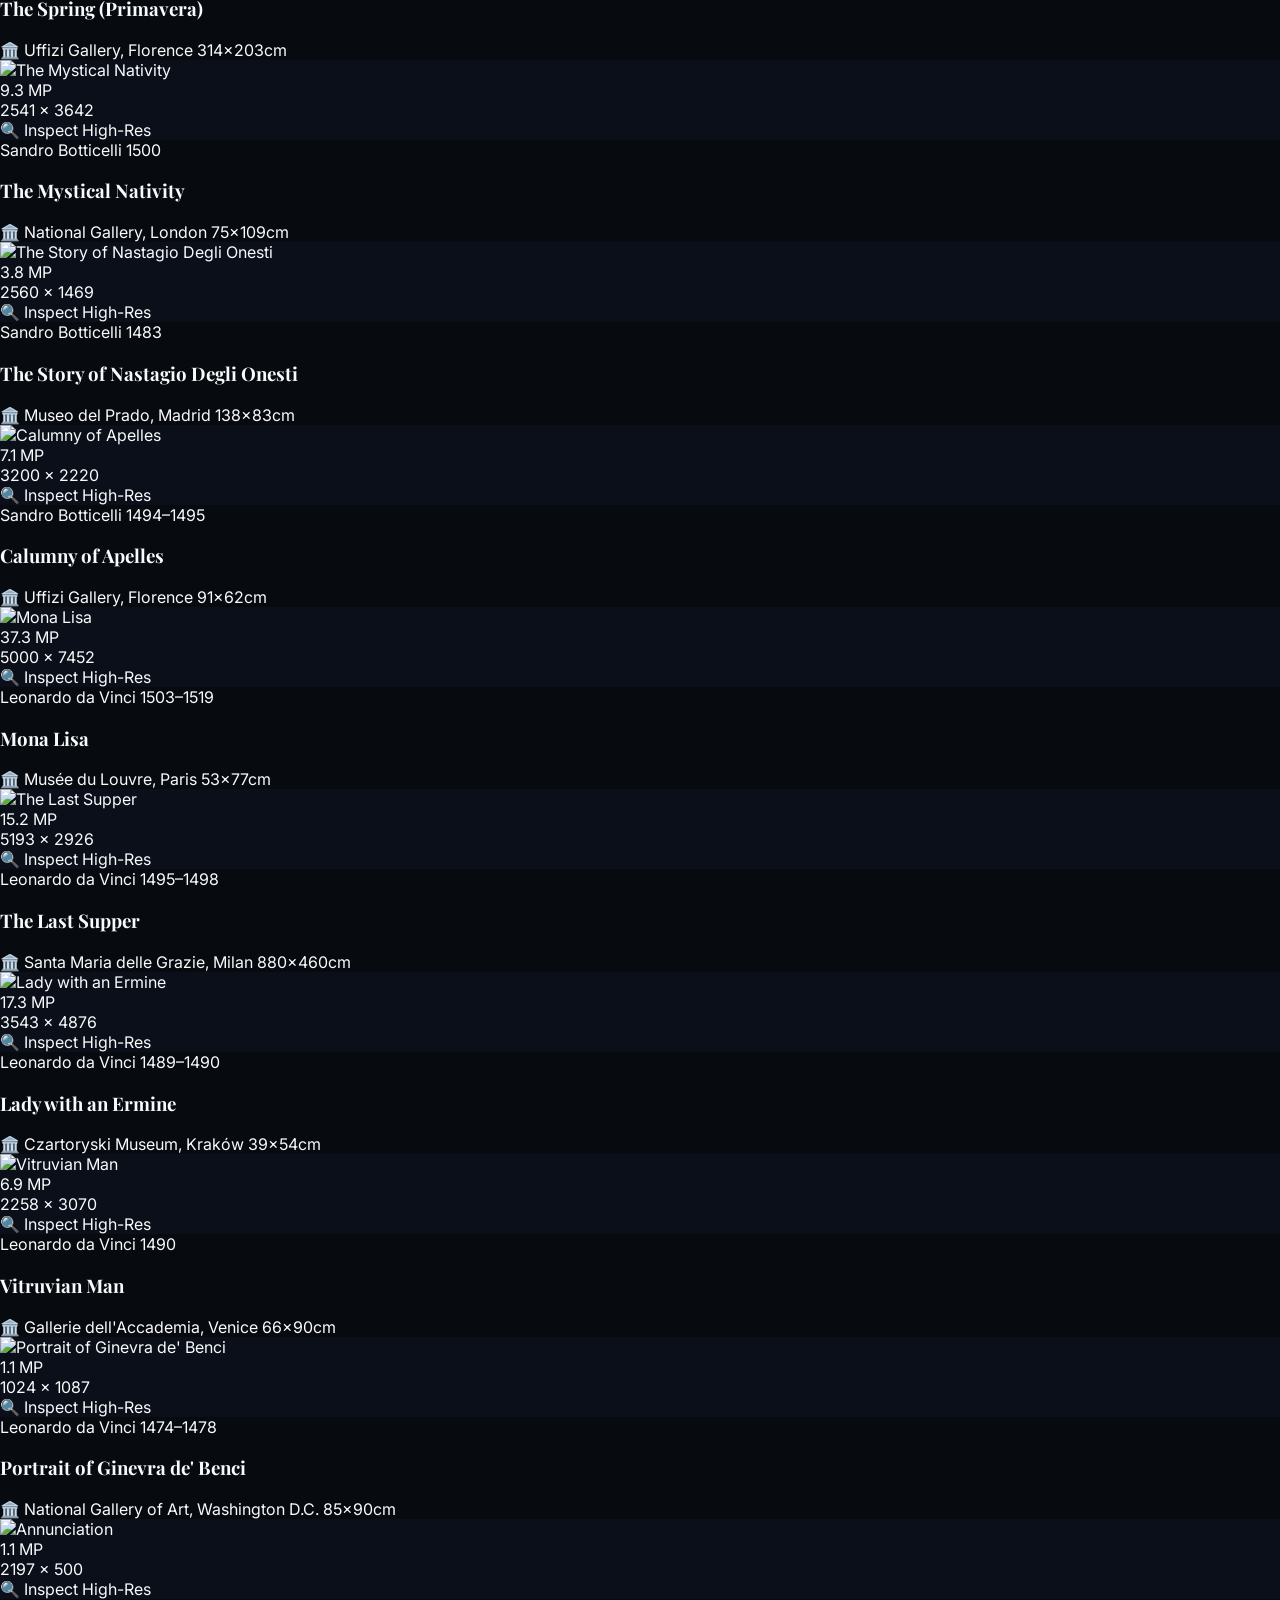
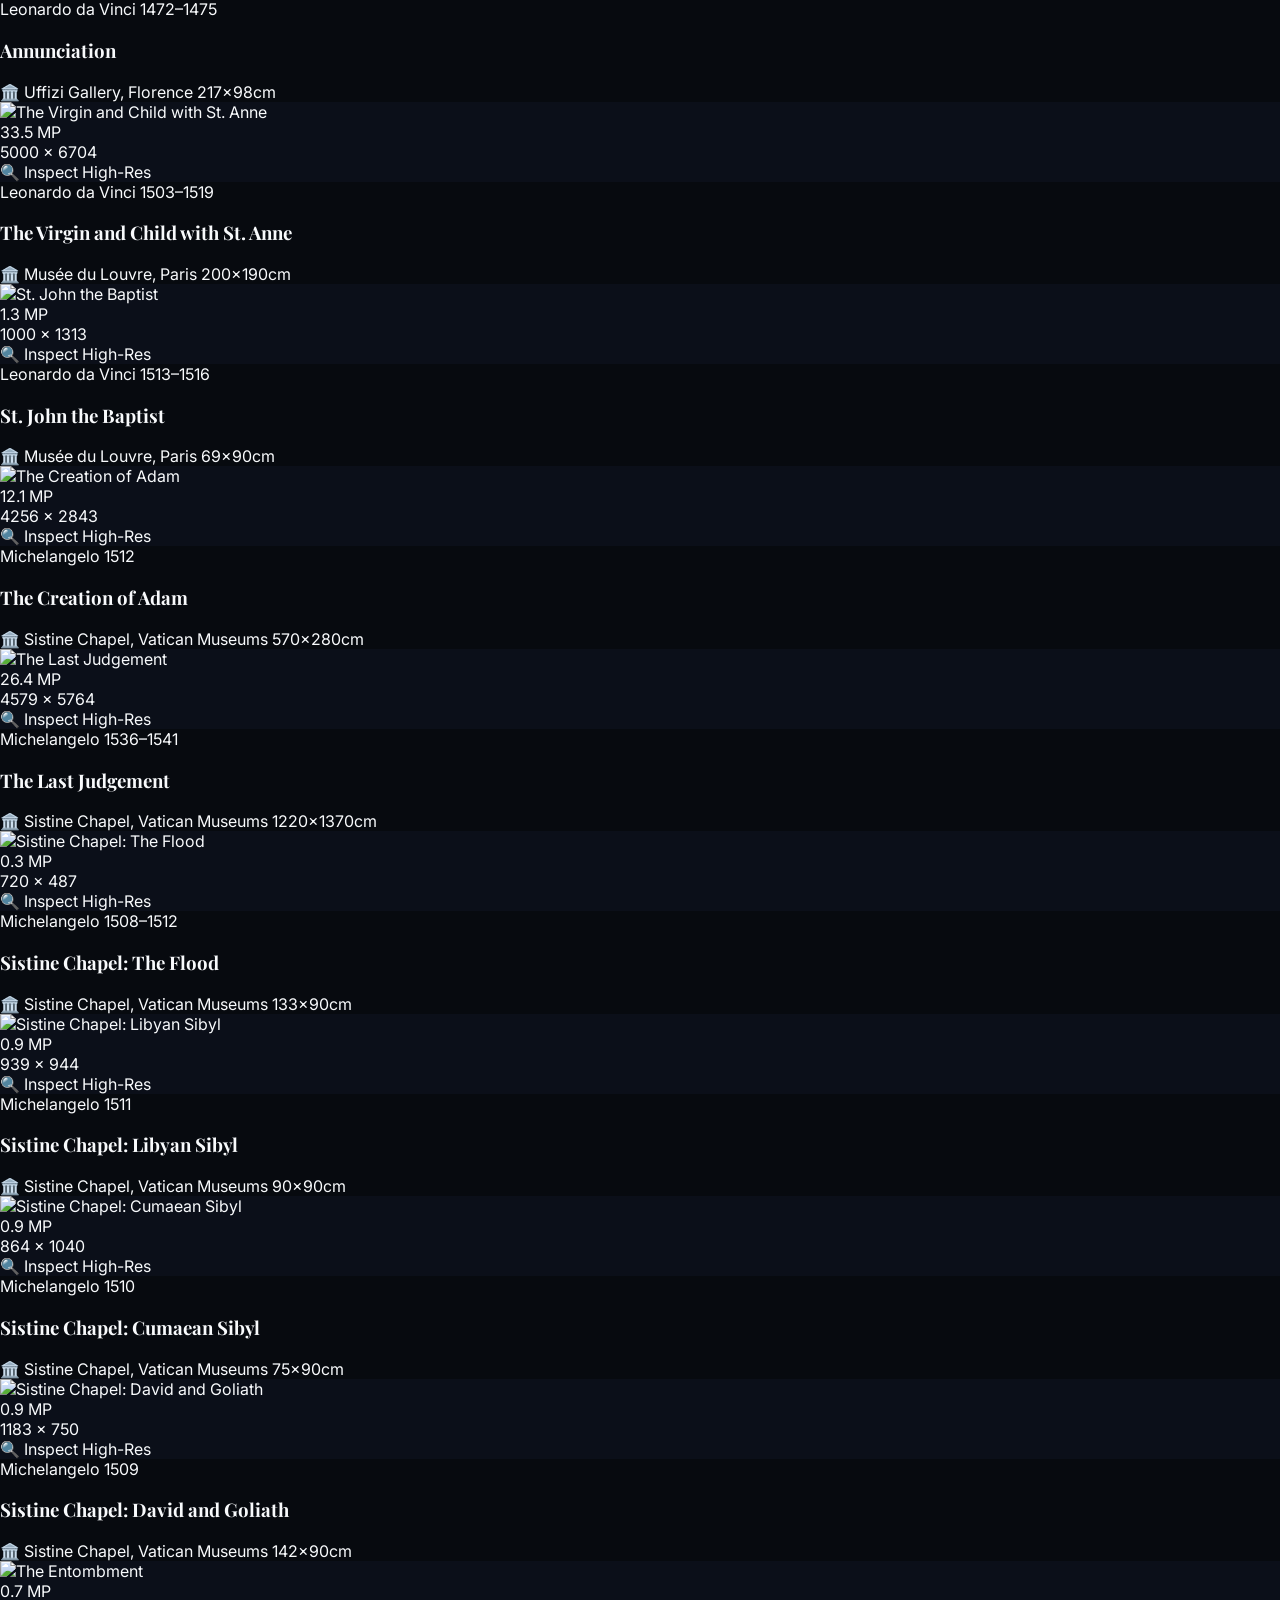
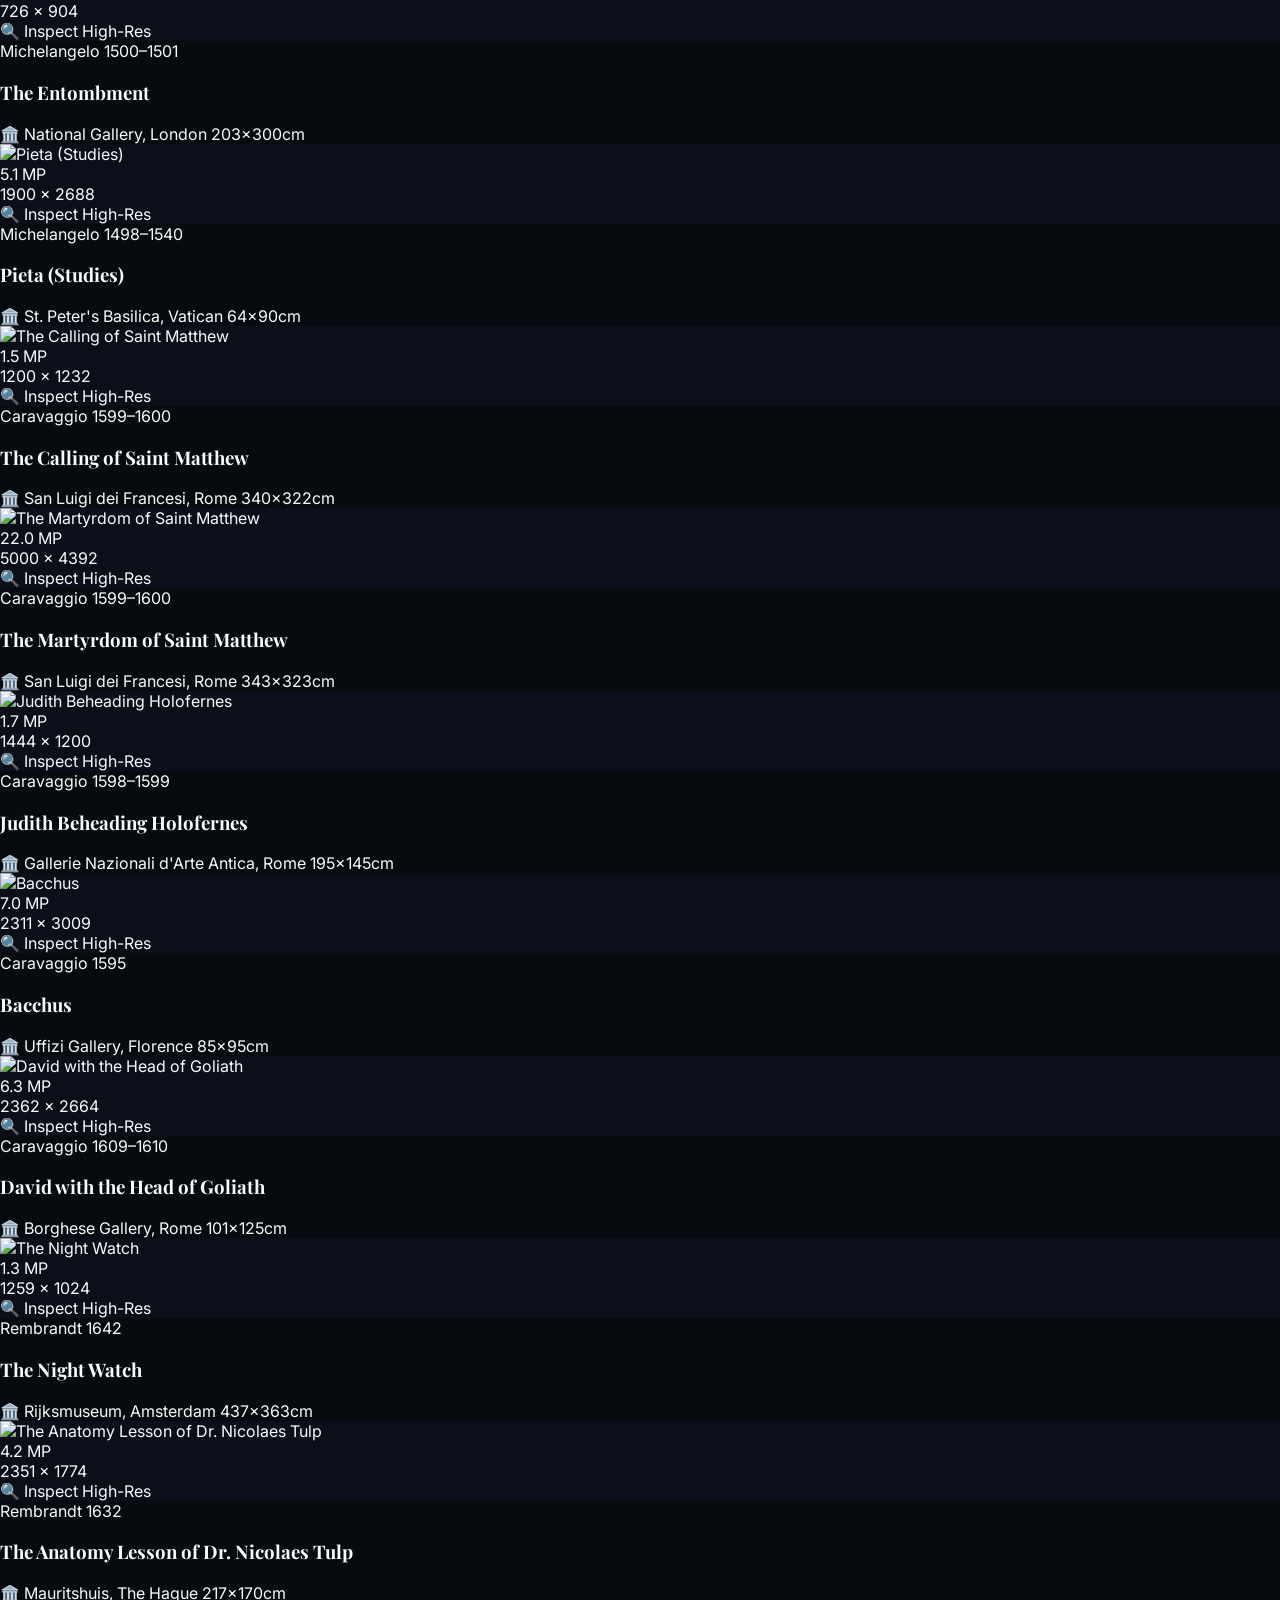
==== commit 73a18034: "feat(legal): add comprehensive legal review, rights metadata badges, and museum attribution footer" ====
--- a/index.html
+++ b/index.html
@@ -16,7 +16,7 @@
   <meta property="og:title" content="Pantheon: 500 Years of Art History & Master Gallery" />
   <meta property="og:description" content="Explore uncompressed museum-grade master scans from Da Vinci, Vermeer, Van Gogh, Monet, and Picasso." />
   <meta property="og:type" content="website" />
-  <meta property="og:image" content="https://uploads5.wikiart.org/00142/images/57726d7dedc2cb3880b47c88/sandro-botticelli-la-nascita-di-venere-google-art-project-edited.jpg" />
+  <meta property="og:image" content="https://lgtkgtv.github.io/pantheon-art/assets/og-preview.jpg" />
   <meta property="og:image:width" content="1200" />
   <meta property="og:image:height" content="754" />
   
@@ -24,7 +24,7 @@
   <meta name="twitter:card" content="summary_large_image" />
   <meta name="twitter:title" content="Pantheon: 500 Years of Western Art & Master Scans" />
   <meta name="twitter:description" content="Explore uncompressed museum-grade master scans up to 45.8 megapixels from Da Vinci, Vermeer, Van Gogh, Monet, and Picasso." />
-  <meta name="twitter:image" content="https://uploads5.wikiart.org/00142/images/57726d7dedc2cb3880b47c88/sandro-botticelli-la-nascita-di-venere-google-art-project-edited.jpg" />
+  <meta name="twitter:image" content="https://lgtkgtv.github.io/pantheon-art/assets/og-preview.jpg" />
   
   <!-- Tailwind CSS -->
   <script src="https://cdn.tailwindcss.com"></script>
@@ -54,40 +54,44 @@
       </a>
 
       <!-- Unified Section Navigation -->
-      <nav class="flex items-center gap-1 sm:gap-2 text-xs font-semibold uppercase tracking-wider text-slate-300 overflow-x-auto no-scrollbar py-1">
+      <nav aria-label="Exhibition Sections" class="flex items-center gap-1 sm:gap-2 text-xs font-semibold uppercase tracking-wider text-slate-300 overflow-x-auto no-scrollbar py-1">
         <button 
           id="navBtnShelves"
+          aria-label="Curated Shelves"
           onclick="window.navigateToSection('shelves')" 
           class="px-2.5 sm:px-3 py-1.5 rounded-xl hover:bg-slate-800 hover:text-amber-400 transition-all flex items-center gap-1.5 cursor-pointer flex-shrink-0 text-[11px] sm:text-xs"
         >
-          <span>👑</span>
+          <span aria-hidden="true">👑</span>
           <span class="hidden sm:inline">Curated</span><span>Shelves</span>
         </button>
 
         <button 
           id="navBtnGallery"
+          aria-label="Master Gallery Grid"
           onclick="window.navigateToSection('gallery')" 
           class="px-2.5 sm:px-3 py-1.5 rounded-xl text-amber-400 bg-slate-800/80 hover:bg-slate-800 hover:text-amber-300 transition-all flex items-center gap-1.5 cursor-pointer flex-shrink-0 text-[11px] sm:text-xs"
         >
-          <span>🎨</span>
+          <span aria-hidden="true">🎨</span>
           <span>Gallery</span>
         </button>
 
         <button 
           id="navBtnTimeline"
+          aria-label="500-Year Timeline"
           onclick="window.navigateToSection('timeline')" 
           class="px-2.5 sm:px-3 py-1.5 rounded-xl hover:bg-slate-800 hover:text-amber-400 transition-all flex items-center gap-1.5 cursor-pointer flex-shrink-0 text-[11px] sm:text-xs"
         >
-          <span>📜</span>
+          <span aria-hidden="true">📜</span>
           <span>Timeline</span>
         </button>
 
         <button 
           id="navBtnTour"
+          aria-label="Take the 5-Minute Guided Tour"
           onclick="window.startTour()" 
           class="px-2.5 sm:px-3 py-1.5 rounded-xl bg-amber-500/10 hover:bg-amber-500/20 text-amber-400 hover:text-amber-300 border border-amber-500/30 font-bold transition-all flex items-center gap-1.5 cursor-pointer flex-shrink-0 text-[11px] sm:text-xs shadow-sm"
         >
-          <span>🎧</span>
+          <span aria-hidden="true">🎧</span>
           <span class="hidden xs:inline">5-Min</span><span>Tour</span>
         </button>
       </nav>
@@ -152,31 +156,33 @@
         <div class="flex flex-col sm:flex-row items-stretch sm:items-center gap-2.5">
           <button 
             id="startTourBtn"
+            aria-label="Take the 5-Minute Guided Tour"
             onclick="window.startTour()"
             class="bg-gradient-to-r from-amber-500 to-amber-600 hover:from-amber-400 hover:to-amber-500 text-slate-950 font-bold px-5 py-3 rounded-2xl shadow-xl shadow-amber-500/25 hover:scale-105 active:scale-95 transition-all flex items-center justify-center gap-2 text-xs sm:text-sm cursor-pointer"
           >
-            <span>🎧</span> Take the 5-Minute Tour
+            <span aria-hidden="true">🎧</span> Take the 5-Minute Tour
           </button>
           
           <button 
             id="heroInspectBtn" 
+            aria-label="Inspect high-resolution scan"
             class="bg-slate-900/85 hover:bg-slate-800 text-slate-200 hover:text-white border border-slate-700/80 font-semibold px-5 py-3 rounded-2xl shadow-lg hover:scale-105 active:scale-95 transition-all flex items-center justify-center gap-2 text-xs sm:text-sm cursor-pointer"
           >
-            <span>🔍</span> Inspect Scan
+            <span aria-hidden="true">🔍</span> Inspect Scan
           </button>
         </div>
 
         <!-- Carousel Navigation Arrows & Indicator Dots -->
         <div class="flex items-center gap-3 self-center sm:self-end">
-          <button id="heroPrevBtn" title="Previous Masterpiece" class="w-8 h-8 rounded-full bg-black/60 hover:bg-amber-500 hover:text-slate-950 border border-slate-700 flex items-center justify-center text-xs transition">
+          <button id="heroPrevBtn" aria-label="Previous Spotlight Masterpiece" title="Previous Masterpiece" class="w-8 h-8 rounded-full bg-black/60 hover:bg-amber-500 hover:text-slate-950 border border-slate-700 flex items-center justify-center text-xs transition">
             &#10094;
           </button>
           
-          <div id="heroDots" class="flex items-center gap-1.5">
+          <div id="heroDots" role="tablist" aria-label="Spotlight carousel indicators" class="flex items-center gap-1.5">
             <!-- Populated by JS -->
           </div>
 
-          <button id="heroNextBtn" title="Next Masterpiece" class="w-8 h-8 rounded-full bg-black/60 hover:bg-amber-500 hover:text-slate-950 border border-slate-700 flex items-center justify-center text-xs transition">
+          <button id="heroNextBtn" aria-label="Next Spotlight Masterpiece" title="Next Masterpiece" class="w-8 h-8 rounded-full bg-black/60 hover:bg-amber-500 hover:text-slate-950 border border-slate-700 flex items-center justify-center text-xs transition">
             &#10095;
           </button>
         </div>
@@ -219,23 +225,23 @@
       <div class="flex flex-col md:flex-row items-center justify-between gap-3">
         
         <!-- View Switcher (Gallery vs Timeline) -->
-        <div class="flex items-center p-1 bg-slate-950/90 rounded-xl border border-slate-800 flex-shrink-0 w-full md:w-auto justify-center">
-          <button id="tabGallery" class="flex-1 md:flex-initial px-3.5 py-1.5 rounded-lg text-xs font-bold bg-amber-500 text-slate-950 transition-all flex items-center justify-center gap-1.5 cursor-pointer">
-            <span>🎨</span> Gallery Grid
-          </button>
-          <button id="tabTimeline" class="flex-1 md:flex-initial px-3.5 py-1.5 rounded-lg text-xs font-semibold text-slate-400 hover:text-white transition-all flex items-center justify-center gap-1.5 cursor-pointer">
-            <span>📜</span> 500-Yr Timeline
+        <div role="tablist" aria-label="Exhibition presentation mode" class="flex items-center p-1 bg-slate-950/90 rounded-xl border border-slate-800 flex-shrink-0 w-full md:w-auto justify-center">
+          <button id="tabGallery" role="tab" aria-selected="true" aria-label="View Master Gallery Grid" class="flex-1 md:flex-initial px-3.5 py-1.5 rounded-lg text-xs font-bold bg-amber-500 text-slate-950 transition-all flex items-center justify-center gap-1.5 cursor-pointer">
+            <span aria-hidden="true">🎨</span> Gallery Grid
+          </button>
+          <button id="tabTimeline" role="tab" aria-selected="false" aria-label="View 500-Year Chronological Timeline" class="flex-1 md:flex-initial px-3.5 py-1.5 rounded-lg text-xs font-semibold text-slate-400 hover:text-white transition-all flex items-center justify-center gap-1.5 cursor-pointer">
+            <span aria-hidden="true">📜</span> 500-Yr Timeline
           </button>
         </div>
 
         <!-- Thumb-Friendly Epoch Filter Pills -->
-        <div id="epochPillsContainer" class="flex items-center gap-1.5 overflow-x-auto no-scrollbar py-0.5 w-full md:w-auto">
-          <button data-epoch="all" class="epoch-pill flex-shrink-0 px-3 py-1 rounded-xl text-xs font-bold bg-amber-500 text-slate-950 transition cursor-pointer">All Eras</button>
-          <button data-epoch="renaissance" class="epoch-pill flex-shrink-0 px-3 py-1 rounded-xl text-xs font-medium bg-slate-800/80 hover:bg-slate-700 text-slate-300 transition cursor-pointer">Renaissance</button>
-          <button data-epoch="baroque" class="epoch-pill flex-shrink-0 px-3 py-1 rounded-xl text-xs font-medium bg-slate-800/80 hover:bg-slate-700 text-slate-300 transition cursor-pointer">Baroque</button>
-          <button data-epoch="impressionism" class="epoch-pill flex-shrink-0 px-3 py-1 rounded-xl text-xs font-medium bg-slate-800/80 hover:bg-slate-700 text-slate-300 transition cursor-pointer">Impressionism</button>
-          <button data-epoch="expressionism" class="epoch-pill flex-shrink-0 px-3 py-1 rounded-xl text-xs font-medium bg-slate-800/80 hover:bg-slate-700 text-slate-300 transition cursor-pointer">Expressionism</button>
-          <button data-epoch="modernism" class="epoch-pill flex-shrink-0 px-3 py-1 rounded-xl text-xs font-medium bg-slate-800/80 hover:bg-slate-700 text-slate-300 transition cursor-pointer">Modernism</button>
+        <div id="epochPillsContainer" role="group" aria-label="Filter by artistic epoch" class="flex items-center gap-1.5 overflow-x-auto no-scrollbar py-0.5 w-full md:w-auto">
+          <button data-epoch="all" aria-label="Show all eras" class="epoch-pill flex-shrink-0 px-3 py-1 rounded-xl text-xs font-bold bg-amber-500 text-slate-950 transition cursor-pointer">All Eras</button>
+          <button data-epoch="renaissance" aria-label="Filter Renaissance works" class="epoch-pill flex-shrink-0 px-3 py-1 rounded-xl text-xs font-medium bg-slate-800/80 hover:bg-slate-700 text-slate-300 transition cursor-pointer">Renaissance</button>
+          <button data-epoch="baroque" aria-label="Filter Baroque works" class="epoch-pill flex-shrink-0 px-3 py-1 rounded-xl text-xs font-medium bg-slate-800/80 hover:bg-slate-700 text-slate-300 transition cursor-pointer">Baroque</button>
+          <button data-epoch="impressionism" aria-label="Filter Impressionism works" class="epoch-pill flex-shrink-0 px-3 py-1 rounded-xl text-xs font-medium bg-slate-800/80 hover:bg-slate-700 text-slate-300 transition cursor-pointer">Impressionism</button>
+          <button data-epoch="expressionism" aria-label="Filter Expressionism works" class="epoch-pill flex-shrink-0 px-3 py-1 rounded-xl text-xs font-medium bg-slate-800/80 hover:bg-slate-700 text-slate-300 transition cursor-pointer">Expressionism</button>
+          <button data-epoch="modernism" aria-label="Filter Modernism works" class="epoch-pill flex-shrink-0 px-3 py-1 rounded-xl text-xs font-medium bg-slate-800/80 hover:bg-slate-700 text-slate-300 transition cursor-pointer">Modernism</button>
         </div>
 
         <!-- Omni-Search Pill -->
@@ -243,11 +249,12 @@
           <input 
             id="searchInput" 
             type="text" 
+            aria-label="Search paintings by title, artist, or museum"
             placeholder="Search paintings, masters..." 
             class="w-full bg-slate-950/90 border border-slate-700 focus:border-amber-400 rounded-xl pl-8 pr-7 py-1.5 text-xs text-white placeholder-slate-500 focus:outline-none focus:ring-1 focus:ring-amber-400 transition"
           />
-          <span class="absolute left-2.5 top-2 text-slate-500 text-xs">🔍</span>
-          <button id="searchClearBtn" class="hidden absolute right-2.5 top-1.5 text-slate-400 hover:text-white text-xs cursor-pointer">✕</button>
+          <span aria-hidden="true" class="absolute left-2.5 top-2 text-slate-500 text-xs">🔍</span>
+          <button id="searchClearBtn" aria-label="Clear search query" class="hidden absolute right-2.5 top-1.5 text-slate-400 hover:text-white text-xs cursor-pointer">✕</button>
         </div>
 
       </div>
@@ -279,7 +286,7 @@
   </section>
 
   <!-- Lightbox Modal & Mobile Bottom Sheet -->
-  <div id="lightboxModal" class="hidden fixed inset-0 z-50 bg-black/90 backdrop-blur-2xl flex items-center justify-center p-0 sm:p-4">
+  <div id="lightboxModal" role="dialog" aria-modal="true" aria-label="Masterpiece Detail Inspection" class="hidden fixed inset-0 z-50 bg-black/90 backdrop-blur-2xl flex items-center justify-center p-0 sm:p-4">
     
     <div class="modal-sheet-container w-full max-w-5xl h-full sm:h-auto sm:max-h-[90vh] sm:rounded-3xl sm:border sm:border-slate-800 bg-[#090e17] flex flex-col justify-between overflow-hidden shadow-2xl">
       
@@ -297,27 +304,27 @@
 
         <!-- Loupe, Real-Life Scale, Zoom & Close Controls -->
         <div class="flex items-center gap-1.5">
-          <button id="wallScaleToggleBtn" title="Compare True Real-Life Size on Museum Wall" class="px-2.5 sm:px-3 py-1 rounded-lg bg-slate-800 hover:bg-amber-500/20 text-slate-300 hover:text-amber-300 border border-slate-700 text-xs font-semibold flex items-center gap-1.5 transition cursor-pointer">
-            <span>🖼️</span> <span class="hidden sm:inline">Real-Life</span> Size
-          </button>
-
-          <button id="loupeToggleBtn" title="Toggle 3.0x Curator's Magnifying Loupe" class="px-2.5 sm:px-3 py-1 rounded-lg bg-slate-800 hover:bg-amber-500/20 text-slate-300 hover:text-amber-300 border border-slate-700 text-xs font-semibold flex items-center gap-1.5 transition cursor-pointer">
-            <span>🔬</span> <span class="hidden sm:inline">Curator's</span> Loupe
+          <button id="wallScaleToggleBtn" aria-label="Toggle real-life museum wall size visualizer" title="Compare True Real-Life Size on Museum Wall" class="px-2.5 sm:px-3 py-1 rounded-lg bg-slate-800 hover:bg-amber-500/20 text-slate-300 hover:text-amber-300 border border-slate-700 text-xs font-semibold flex items-center gap-1.5 transition cursor-pointer">
+            <span aria-hidden="true">🖼️</span> <span class="hidden sm:inline">Real-Life</span> Size
+          </button>
+
+          <button id="loupeToggleBtn" aria-label="Toggle 3.0x Curator's detail loupe" title="Toggle 3.0x Curator's Magnifying Loupe" class="px-2.5 sm:px-3 py-1 rounded-lg bg-slate-800 hover:bg-amber-500/20 text-slate-300 hover:text-amber-300 border border-slate-700 text-xs font-semibold flex items-center gap-1.5 transition cursor-pointer">
+            <span aria-hidden="true">🔬</span> <span class="hidden sm:inline">Curator's</span> Loupe
           </button>
           
-          <button id="zoomOutBtn" title="Zoom Out (-)" class="hidden sm:block px-2.5 py-1 rounded-lg bg-slate-800 hover:bg-slate-700 text-slate-200 text-xs font-mono cursor-pointer">－</button>
-          <button id="zoomResetBtn" title="Reset Zoom" class="hidden sm:block px-2.5 py-1 rounded-lg bg-slate-800 hover:bg-slate-700 text-slate-300 text-xs font-mono cursor-pointer">1:1</button>
-          <button id="zoomInBtn" title="Zoom In (+)" class="hidden sm:block px-2.5 py-1 rounded-lg bg-slate-800 hover:bg-slate-700 text-slate-200 text-xs font-mono cursor-pointer">＋</button>
-          <button id="modalCloseBtn" class="px-3 py-1 rounded-lg bg-slate-800 hover:bg-red-500/20 text-slate-300 hover:text-red-400 text-xs font-semibold cursor-pointer">✕ Close</button>
+          <button id="zoomOutBtn" aria-label="Zoom Out" title="Zoom Out (-)" class="hidden sm:block px-2.5 py-1 rounded-lg bg-slate-800 hover:bg-slate-700 text-slate-200 text-xs font-mono cursor-pointer">－</button>
+          <button id="zoomResetBtn" aria-label="Reset Zoom" title="Reset Zoom" class="hidden sm:block px-2.5 py-1 rounded-lg bg-slate-800 hover:bg-slate-700 text-slate-300 text-xs font-mono cursor-pointer">1:1</button>
+          <button id="zoomInBtn" aria-label="Zoom In" title="Zoom In (+)" class="hidden sm:block px-2.5 py-1 rounded-lg bg-slate-800 hover:bg-slate-700 text-slate-200 text-xs font-mono cursor-pointer">＋</button>
+          <button id="modalCloseBtn" aria-label="Close detail modal" class="px-3 py-1 rounded-lg bg-slate-800 hover:bg-red-500/20 text-slate-300 hover:text-red-400 text-xs font-semibold cursor-pointer">✕ Close</button>
         </div>
       </div>
 
       <!-- Viewport Stage -->
       <div id="zoomContainer" class="relative flex-1 overflow-hidden flex items-center justify-center p-3 sm:p-4 bg-black/40 min-h-[50vh]">
-        <button id="modalPrevBtn" class="absolute left-3 top-1/2 -translate-y-1/2 z-30 w-10 h-10 rounded-full bg-black/70 hover:bg-amber-500 hover:text-slate-950 text-white flex items-center justify-center text-lg transition shadow-xl cursor-pointer">
+        <button id="modalPrevBtn" aria-label="Previous masterpiece" class="absolute left-3 top-1/2 -translate-y-1/2 z-30 w-10 h-10 rounded-full bg-black/70 hover:bg-amber-500 hover:text-slate-950 text-white flex items-center justify-center text-lg transition shadow-xl cursor-pointer">
           &#10094;
         </button>
-        <button id="modalNextBtn" class="absolute right-3 top-1/2 -translate-y-1/2 z-30 w-10 h-10 rounded-full bg-black/70 hover:bg-amber-500 hover:text-slate-950 text-white flex items-center justify-center text-lg transition shadow-xl cursor-pointer">
+        <button id="modalNextBtn" aria-label="Next masterpiece" class="absolute right-3 top-1/2 -translate-y-1/2 z-30 w-10 h-10 rounded-full bg-black/70 hover:bg-amber-500 hover:text-slate-950 text-white flex items-center justify-center text-lg transition shadow-xl cursor-pointer">
           &#10095;
         </button>
 
@@ -361,40 +368,51 @@
       </div>
 
       <!-- Modal Footer -->
-      <div class="border-t border-slate-800/80 bg-slate-950/80 px-4 sm:px-6 py-3 flex flex-col sm:flex-row items-center justify-between gap-2.5 text-xs">
-        <div class="flex flex-wrap items-center gap-2 text-slate-300 text-[11px] sm:text-xs">
-          <span>🏛️ <strong id="modalMuseum" class="text-white"></strong></span>
-          <span class="text-slate-600">&bull;</span>
-          <span id="modalPhysicalDim" class="font-mono text-amber-300 font-semibold"></span>
-          <span class="text-slate-600">&bull;</span>
-          <span id="modalRes" class="font-mono text-slate-400"></span>
-          <span class="text-slate-600">&bull;</span>
-          <span id="modalMp" class="font-mono text-emerald-400 font-semibold"></span>
-          <span class="text-slate-600">&bull;</span>
-          <span id="modalSize" class="font-mono text-slate-400"></span>
-        </div>
-
-        <a 
-          id="modalRawLink" 
-          href="#" 
-          target="_blank" 
-          rel="noopener noreferrer" 
-          class="w-full sm:w-auto bg-amber-500 hover:bg-amber-400 text-slate-950 font-bold px-4 py-1.5 rounded-xl text-xs transition shadow-md flex items-center justify-center gap-1.5"
-        >
-          <span>🔗</span> Open Raw Museum Master Scan
-        </a>
+      <div class="border-t border-slate-800/80 bg-slate-950/80 px-4 sm:px-6 py-3 flex flex-col gap-2.5 text-xs">
+        <div class="flex flex-col sm:flex-row items-start sm:items-center justify-between gap-2.5">
+          <div class="flex flex-wrap items-center gap-2 text-slate-300 text-[11px] sm:text-xs">
+            <span>🏛️ <strong id="modalMuseum" class="text-white"></strong></span>
+            <span class="text-slate-600">&bull;</span>
+            <span id="modalPhysicalDim" class="font-mono text-amber-300 font-semibold"></span>
+            <span class="text-slate-600">&bull;</span>
+            <span id="modalRes" class="font-mono text-slate-400"></span>
+            <span class="text-slate-600">&bull;</span>
+            <span id="modalMp" class="font-mono text-emerald-400 font-semibold"></span>
+            <span class="text-slate-600">&bull;</span>
+            <span id="modalSize" class="font-mono text-slate-400"></span>
+          </div>
+
+          <a 
+            id="modalRawLink" 
+            href="#" 
+            target="_blank" 
+            rel="noopener noreferrer" 
+            class="w-full sm:w-auto bg-amber-500 hover:bg-amber-400 text-slate-950 font-bold px-4 py-1.5 rounded-xl text-xs transition shadow-md flex items-center justify-center gap-1.5 shrink-0"
+          >
+            <span>🔗</span> Open Raw Museum Master Scan
+          </a>
+        </div>
+
+        <!-- Rights, Provenance & Legal Attribution -->
+        <div class="flex flex-wrap items-center justify-between gap-2 pt-2 border-t border-slate-800/60 text-[11px]">
+          <div class="flex flex-wrap items-center gap-2">
+            <span id="modalRightsBadge" class="px-2 py-0.5 rounded text-[10px] font-mono font-bold tracking-wider"></span>
+            <span id="modalRightsStatement" class="text-slate-400 font-sans"></span>
+          </div>
+          <a href="https://github.com/lgtkgtv/pantheon-art/blob/main/docs/LEGAL_REVIEW.md" target="_blank" rel="noopener noreferrer" class="text-amber-400/80 hover:text-amber-300 underline font-mono text-[10px] whitespace-nowrap">Legal & Rights Review &rarr;</a>
+        </div>
       </div>
 
     </div>
   </div>
 
   <!-- 5-Minute Guided Tour Story Mode Overlay -->
-  <div id="tourModal" class="hidden fixed inset-0 z-50 bg-[#070a0f]/95 backdrop-blur-2xl flex flex-col justify-between overflow-hidden">
+  <div id="tourModal" role="dialog" aria-modal="true" aria-label="5-Minute Guided Art Tour" class="hidden fixed inset-0 z-50 bg-[#070a0f]/95 backdrop-blur-2xl flex flex-col justify-between overflow-hidden">
     
     <!-- Tour Header & Progress Bar -->
     <div class="h-16 px-4 sm:px-8 border-b border-slate-800/80 bg-slate-950/80 flex items-center justify-between gap-4 z-30 flex-shrink-0">
       <div class="flex items-center gap-3">
-        <span class="text-xl">🎧</span>
+        <span aria-hidden="true" class="text-xl">🎧</span>
         <div>
           <h4 class="font-monumental text-xs sm:text-sm font-bold text-white tracking-wider">5-MINUTE GUIDED TOUR</h4>
           <p id="tourStepLabel" class="text-[10px] sm:text-xs font-mono text-amber-400">Milestone 1 of 10 &bull; Year 1485</p>
@@ -402,16 +420,16 @@
       </div>
 
       <!-- Segmented Progress Bar -->
-      <div id="tourProgressSegments" class="hidden sm:flex items-center gap-1.5 flex-1 max-w-md mx-4">
+      <div id="tourProgressSegments" role="progressbar" aria-label="Tour progress" class="hidden sm:flex items-center gap-1.5 flex-1 max-w-md mx-4">
         <!-- 10 segments populated by JS -->
       </div>
 
       <!-- Controls: Auto-Play & Exit -->
       <div class="flex items-center gap-2">
-        <button id="tourAutoPlayBtn" class="px-3 py-1.5 rounded-full bg-slate-800 hover:bg-amber-500/20 text-slate-200 hover:text-amber-300 border border-slate-700 text-xs font-mono font-semibold flex items-center gap-1.5 transition cursor-pointer">
+        <button id="tourAutoPlayBtn" aria-label="Toggle auto-play slideshow" class="px-3 py-1.5 rounded-full bg-slate-800 hover:bg-amber-500/20 text-slate-200 hover:text-amber-300 border border-slate-700 text-xs font-mono font-semibold flex items-center gap-1.5 transition cursor-pointer">
           <span id="tourPlayIcon">▶</span> <span id="tourPlayText">Auto-Play</span>
         </button>
-        <button id="tourExitBtn" class="px-3.5 py-1.5 rounded-full bg-slate-800 hover:bg-red-500/20 text-slate-300 hover:text-red-400 border border-slate-700 text-xs font-semibold transition cursor-pointer">
+        <button id="tourExitBtn" aria-label="Exit tour" class="px-3.5 py-1.5 rounded-full bg-slate-800 hover:bg-red-500/20 text-slate-300 hover:text-red-400 border border-slate-700 text-xs font-semibold transition cursor-pointer">
           ✕ Exit Tour
         </button>
       </div>
@@ -423,10 +441,10 @@
       <img id="tourAmbientBg" src="" alt="Ambient Background" class="absolute inset-0 w-full h-full object-cover filter blur-3xl opacity-20 transition-all duration-700 scale-125 pointer-events-none" />
       
       <!-- Prev / Next Navigation Arrows -->
-      <button id="tourPrevBtn" class="absolute left-3 sm:left-6 top-1/2 -translate-y-1/2 z-30 w-11 h-11 rounded-full bg-black/75 hover:bg-amber-500 hover:text-slate-950 text-white flex items-center justify-center text-lg transition shadow-2xl cursor-pointer">
+      <button id="tourPrevBtn" aria-label="Previous milestone" class="absolute left-3 sm:left-6 top-1/2 -translate-y-1/2 z-30 w-11 h-11 rounded-full bg-black/75 hover:bg-amber-500 hover:text-slate-950 text-white flex items-center justify-center text-lg transition shadow-2xl cursor-pointer">
         &#10094;
       </button>
-      <button id="tourNextBtn" class="absolute right-3 sm:right-6 top-1/2 -translate-y-1/2 z-30 w-11 h-11 rounded-full bg-black/75 hover:bg-amber-500 hover:text-slate-950 text-white flex items-center justify-center text-lg transition shadow-2xl cursor-pointer">
+      <button id="tourNextBtn" aria-label="Next milestone" class="absolute right-3 sm:right-6 top-1/2 -translate-y-1/2 z-30 w-11 h-11 rounded-full bg-black/75 hover:bg-amber-500 hover:text-slate-950 text-white flex items-center justify-center text-lg transition shadow-2xl cursor-pointer">
         &#10095;
       </button>
 
@@ -479,16 +497,60 @@
 
   </div>
 
-  <!-- Minimalist Footer -->
-  <footer class="mt-auto border-t border-slate-900 bg-[#070a0f] py-8 px-4 sm:px-6 text-center text-xs text-slate-500 space-y-2">
-    <div class="flex items-center justify-center gap-2 text-slate-400 font-mono">
-      <span>🏛️ Pantheon Digital Art Archive</span>
-      <span>&bull;</span>
-      <a href="https://github.com/lgtkgtv/pantheon-art" target="_blank" class="text-amber-400 hover:underline">github.com/lgtkgtv/pantheon-art</a>
-    </div>
-    <p class="text-[11px] text-slate-600">
-      500 Years of Western Art &bull; 13 Celebrity Masters &bull; 78 Curated Masterpieces &bull; Public Domain Cultural Preservation
-    </p>
+  <!-- Museum Legal, Attribution & Provenance Footer -->
+  <footer class="mt-auto border-t border-slate-900 bg-[#06080d] py-10 px-4 sm:px-6 lg:px-8 text-xs text-slate-500">
+    <div class="max-w-7xl mx-auto space-y-6">
+      
+      <div class="grid grid-cols-1 md:grid-cols-3 gap-6 pb-6 border-b border-slate-800/60">
+        <!-- Project & Purpose -->
+        <div class="space-y-2">
+          <div class="flex items-center gap-2 text-slate-200 font-monumental text-sm font-bold tracking-wider text-gold-gradient">
+            <span>🏛️ PANTHEON ART ARCHIVE</span>
+          </div>
+          <p class="text-slate-400 text-[11px] leading-relaxed">
+            A non-profit, open educational resource curated for art history education, visual analysis, and comparative scale studies across 500 years of Western art history.
+          </p>
+        </div>
+
+        <!-- Rights & Legal Framework -->
+        <div class="space-y-2">
+          <h5 class="text-slate-300 font-mono text-[11px] font-bold uppercase tracking-wider">Rights & Reproduction Doctrine</h5>
+          <p class="text-slate-400 text-[11px] leading-relaxed">
+            <strong class="text-slate-300">Public Domain (1470–1926):</strong> Underlying historic artworks reside in the worldwide public domain. Under <em>Bridgeman Art Library v. Corel Corp.</em> (1999) and EU CDSM Directive Art. 14, faithful 2D digital photographic reproductions of public-domain works do not create new copyright.
+          </p>
+        </div>
+
+        <!-- Fair Use & Provenance -->
+        <div class="space-y-2">
+          <h5 class="text-slate-300 font-mono text-[11px] font-bold uppercase tracking-wider">Modern Art & Fair Use Notice</h5>
+          <p class="text-slate-400 text-[11px] leading-relaxed">
+            Select 20th-century works (Picasso, Dalí, Kahlo) are presented under <strong class="text-slate-300">17 U.S.C. § 107 (Fair Use)</strong> exclusively for non-commercial scholarship, art critique, and transformative scale comparison. All rights remain reserved to their respective estates.
+          </p>
+        </div>
+      </div>
+
+      <!-- Footer Bottom Links & DMCA Protocol -->
+      <div class="flex flex-col sm:flex-row items-center justify-between gap-4 text-[11px] text-slate-400">
+        <div class="flex flex-wrap items-center justify-center sm:justify-start gap-4">
+          <a href="https://github.com/lgtkgtv/pantheon-art/blob/main/docs/LEGAL_REVIEW.md" target="_blank" rel="noopener noreferrer" class="text-amber-400 hover:text-amber-300 underline font-mono">
+            ⚖️ Comprehensive Legal Review & Rights Registry
+          </a>
+          <span>&bull;</span>
+          <a href="https://github.com/lgtkgtv/pantheon-art" target="_blank" rel="noopener noreferrer" class="text-slate-300 hover:text-white underline">
+            GitHub Repository
+          </a>
+          <span>&bull;</span>
+          <a href="https://github.com/lgtkgtv/pantheon-art/issues" target="_blank" rel="noopener noreferrer" class="text-slate-400 hover:text-slate-200">
+            DMCA / Rights Inquiry
+          </a>
+        </div>
+
+        <p class="text-slate-500 font-mono text-[10px] text-center sm:text-right">
+          Designated DMCA Agent: <span class="text-slate-400">legal@pantheon-art.org</span> &bull; 24-Hour Takedown Policy
+        </p>
+      </div>
+
+    </div>
   </footer>
 
   <!-- Catalog Data & Application Controller Scripts -->
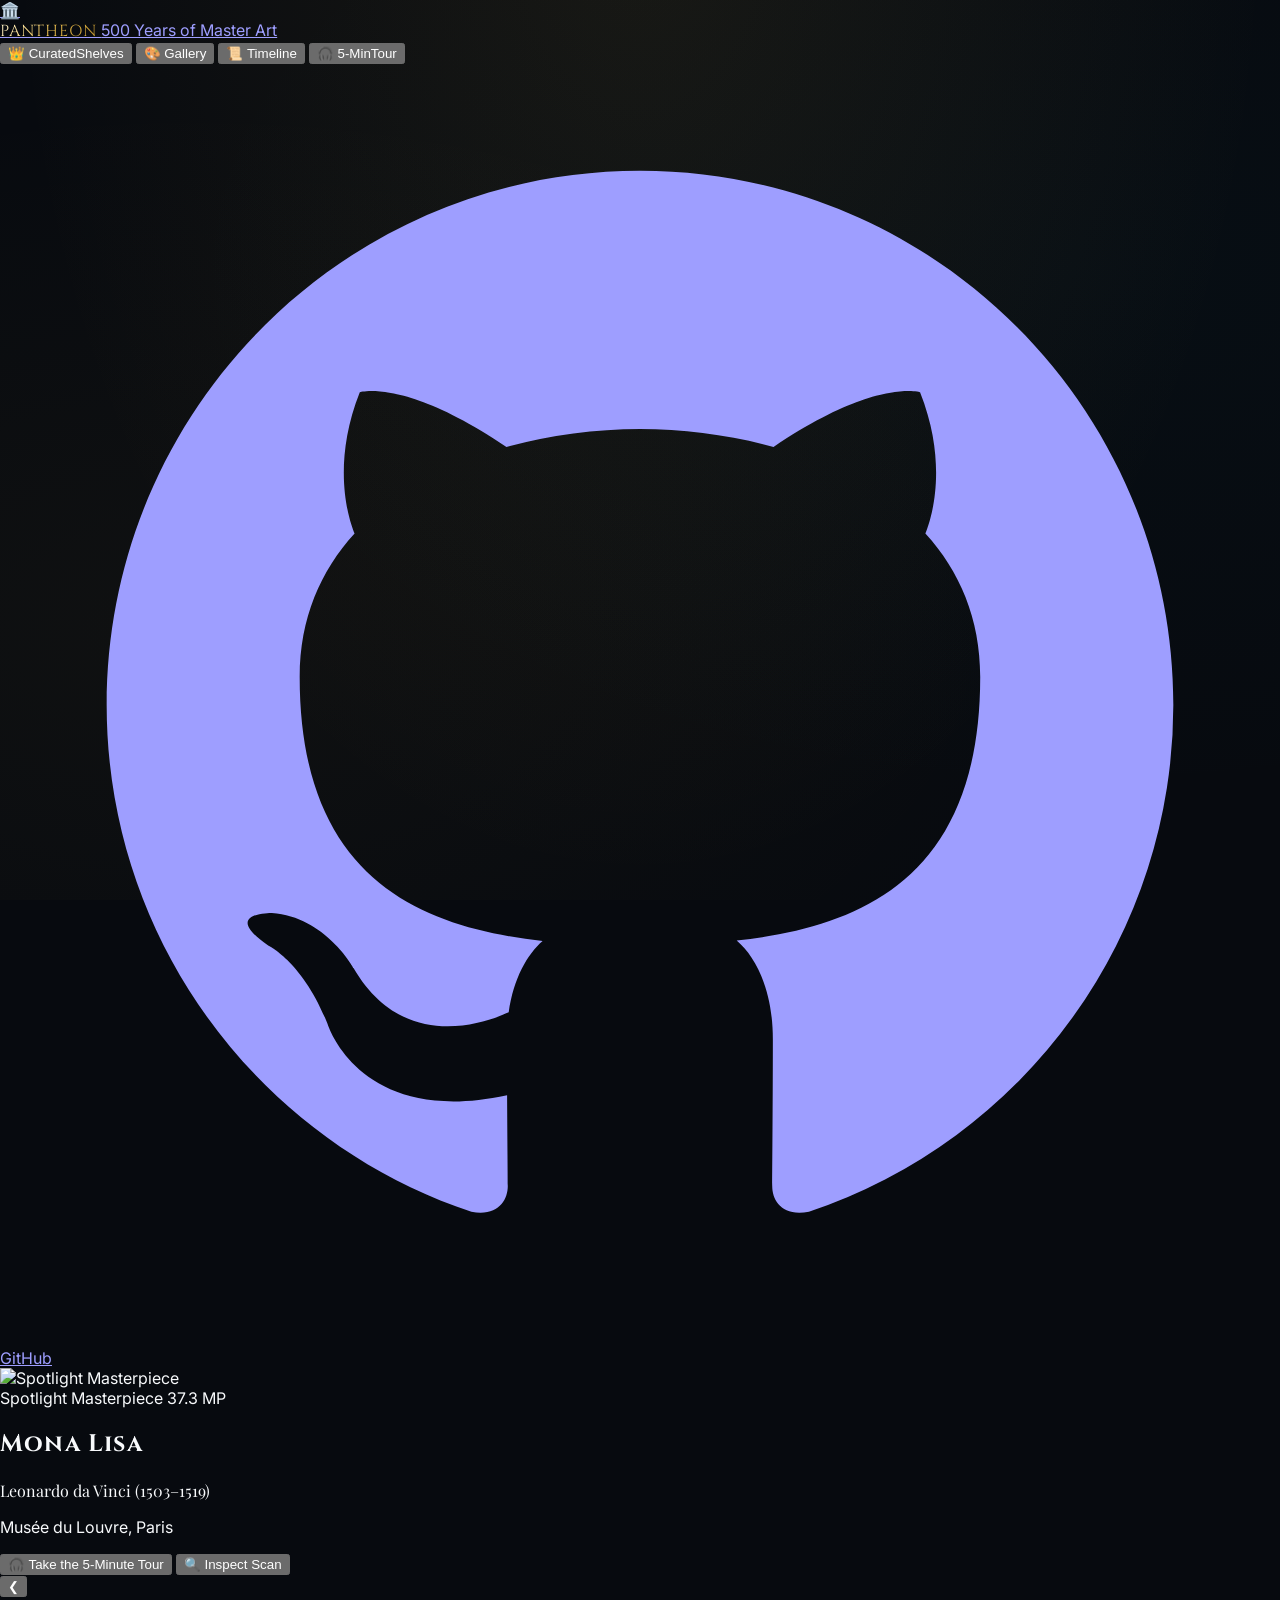
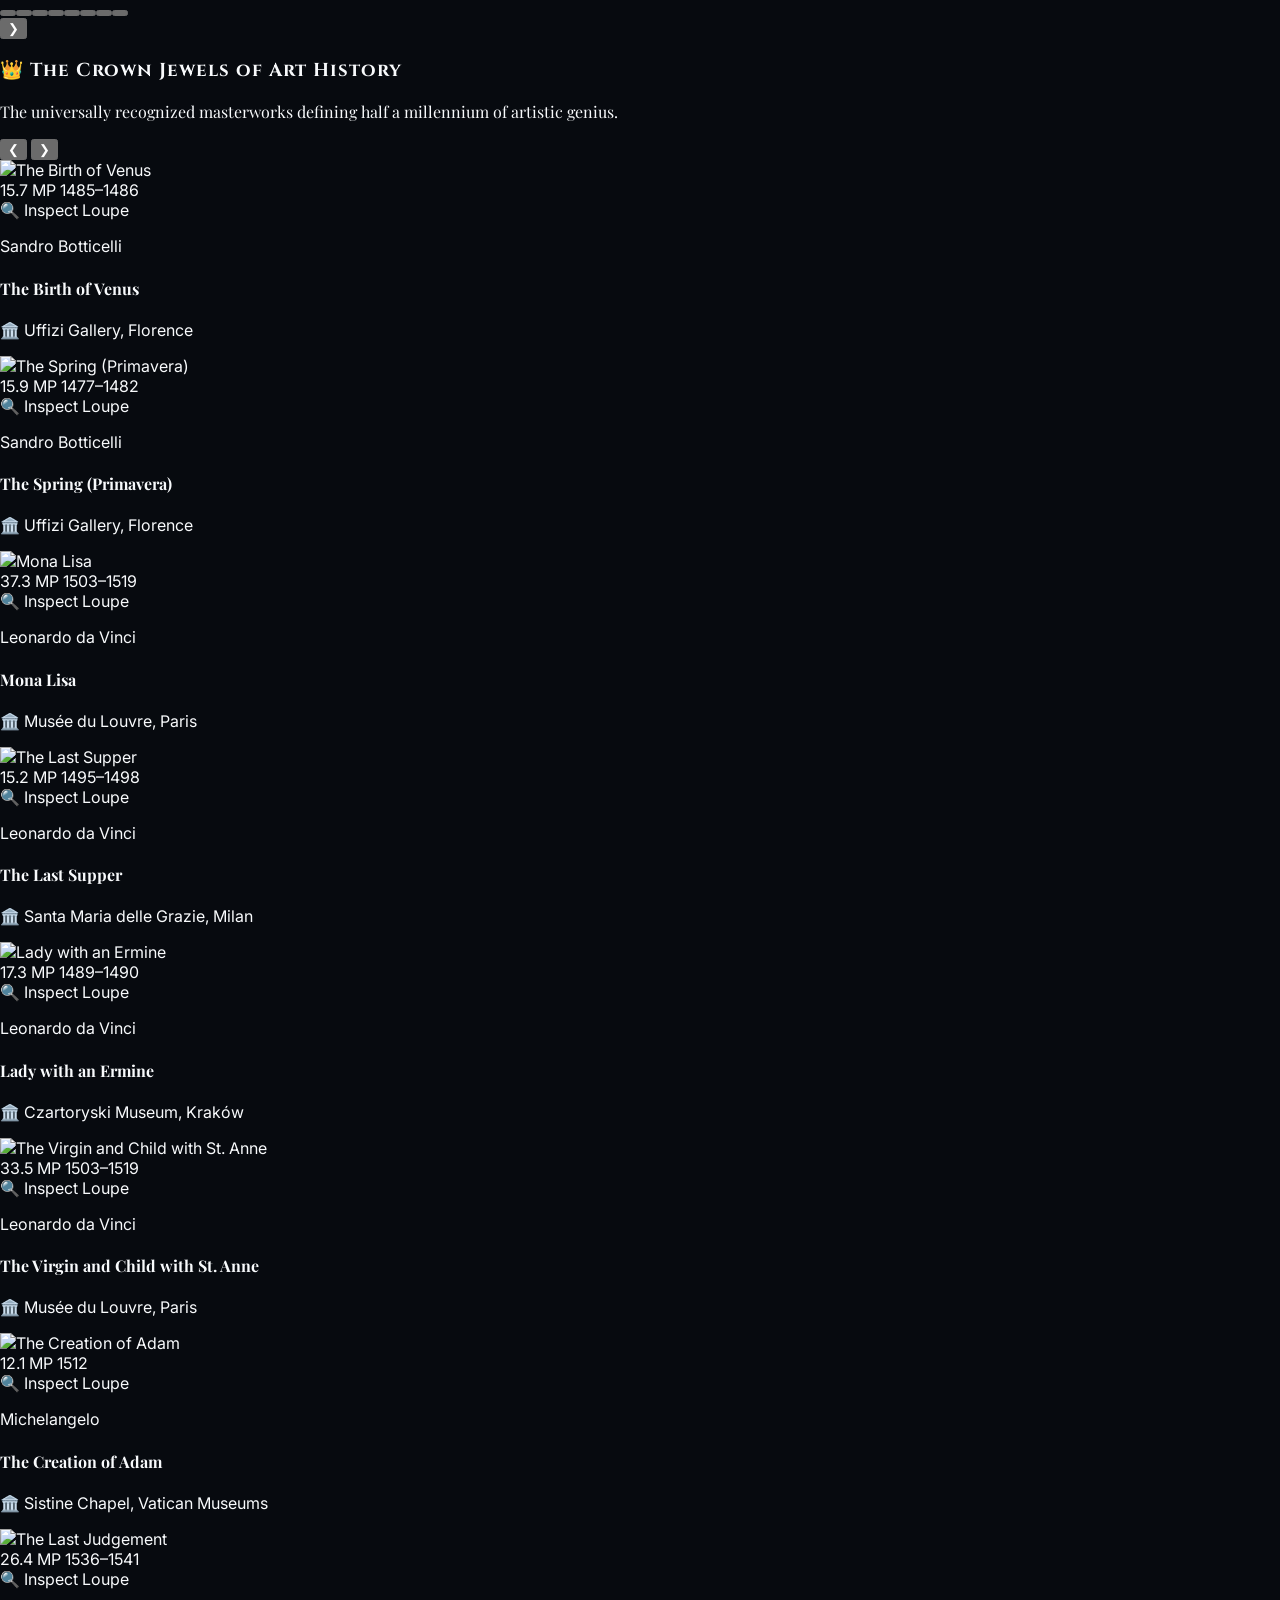
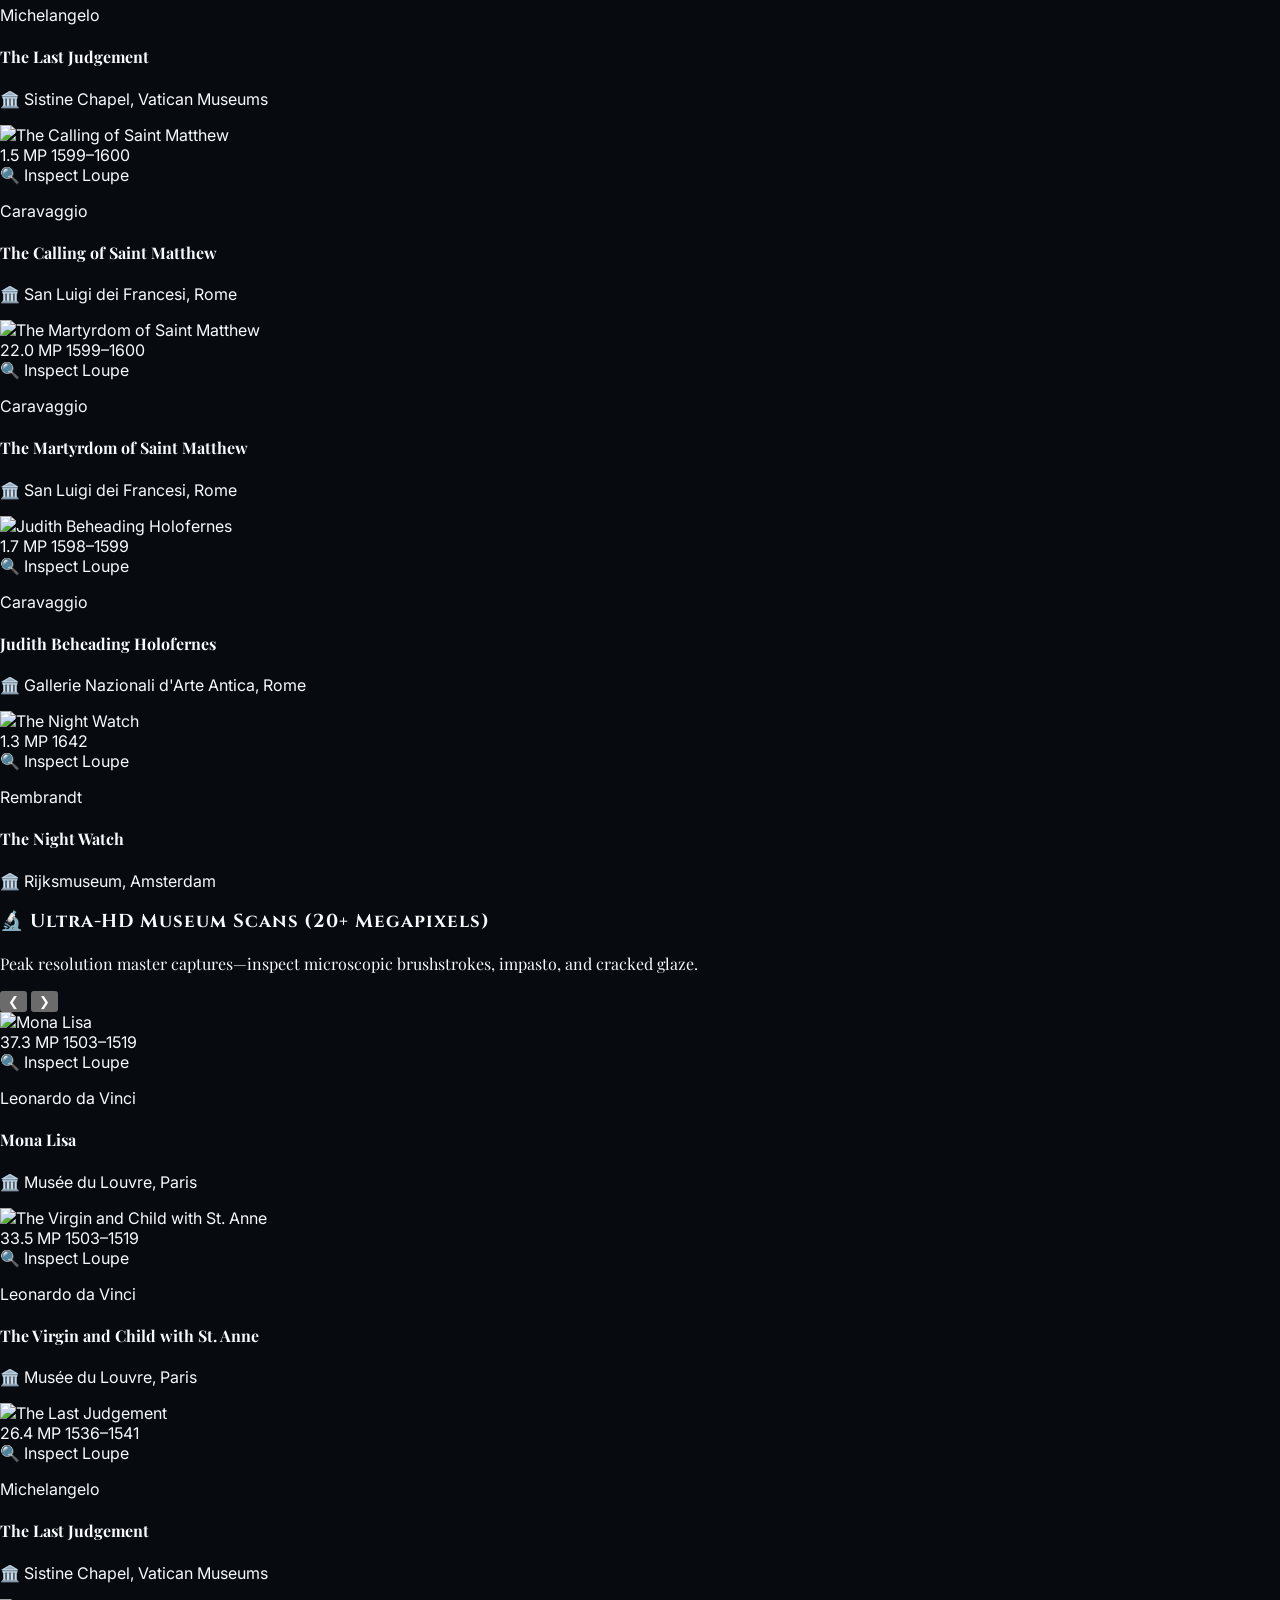
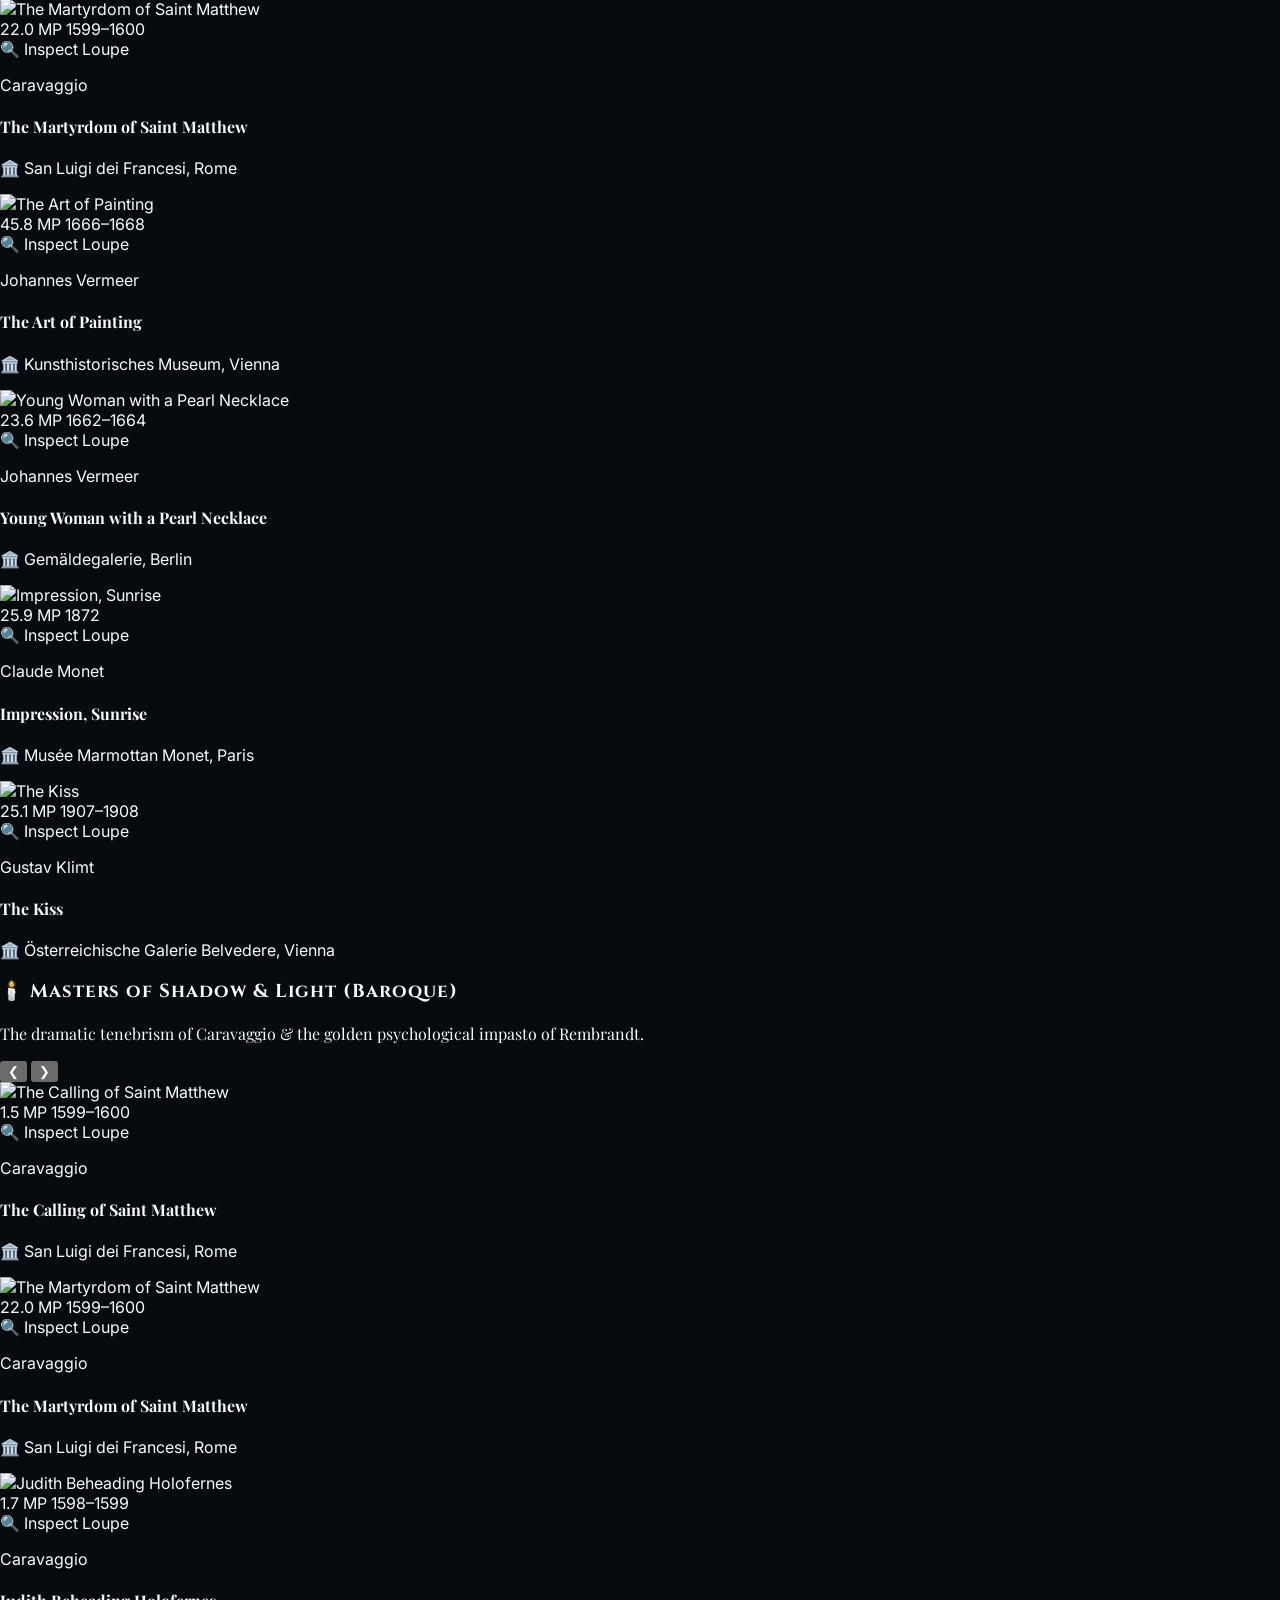
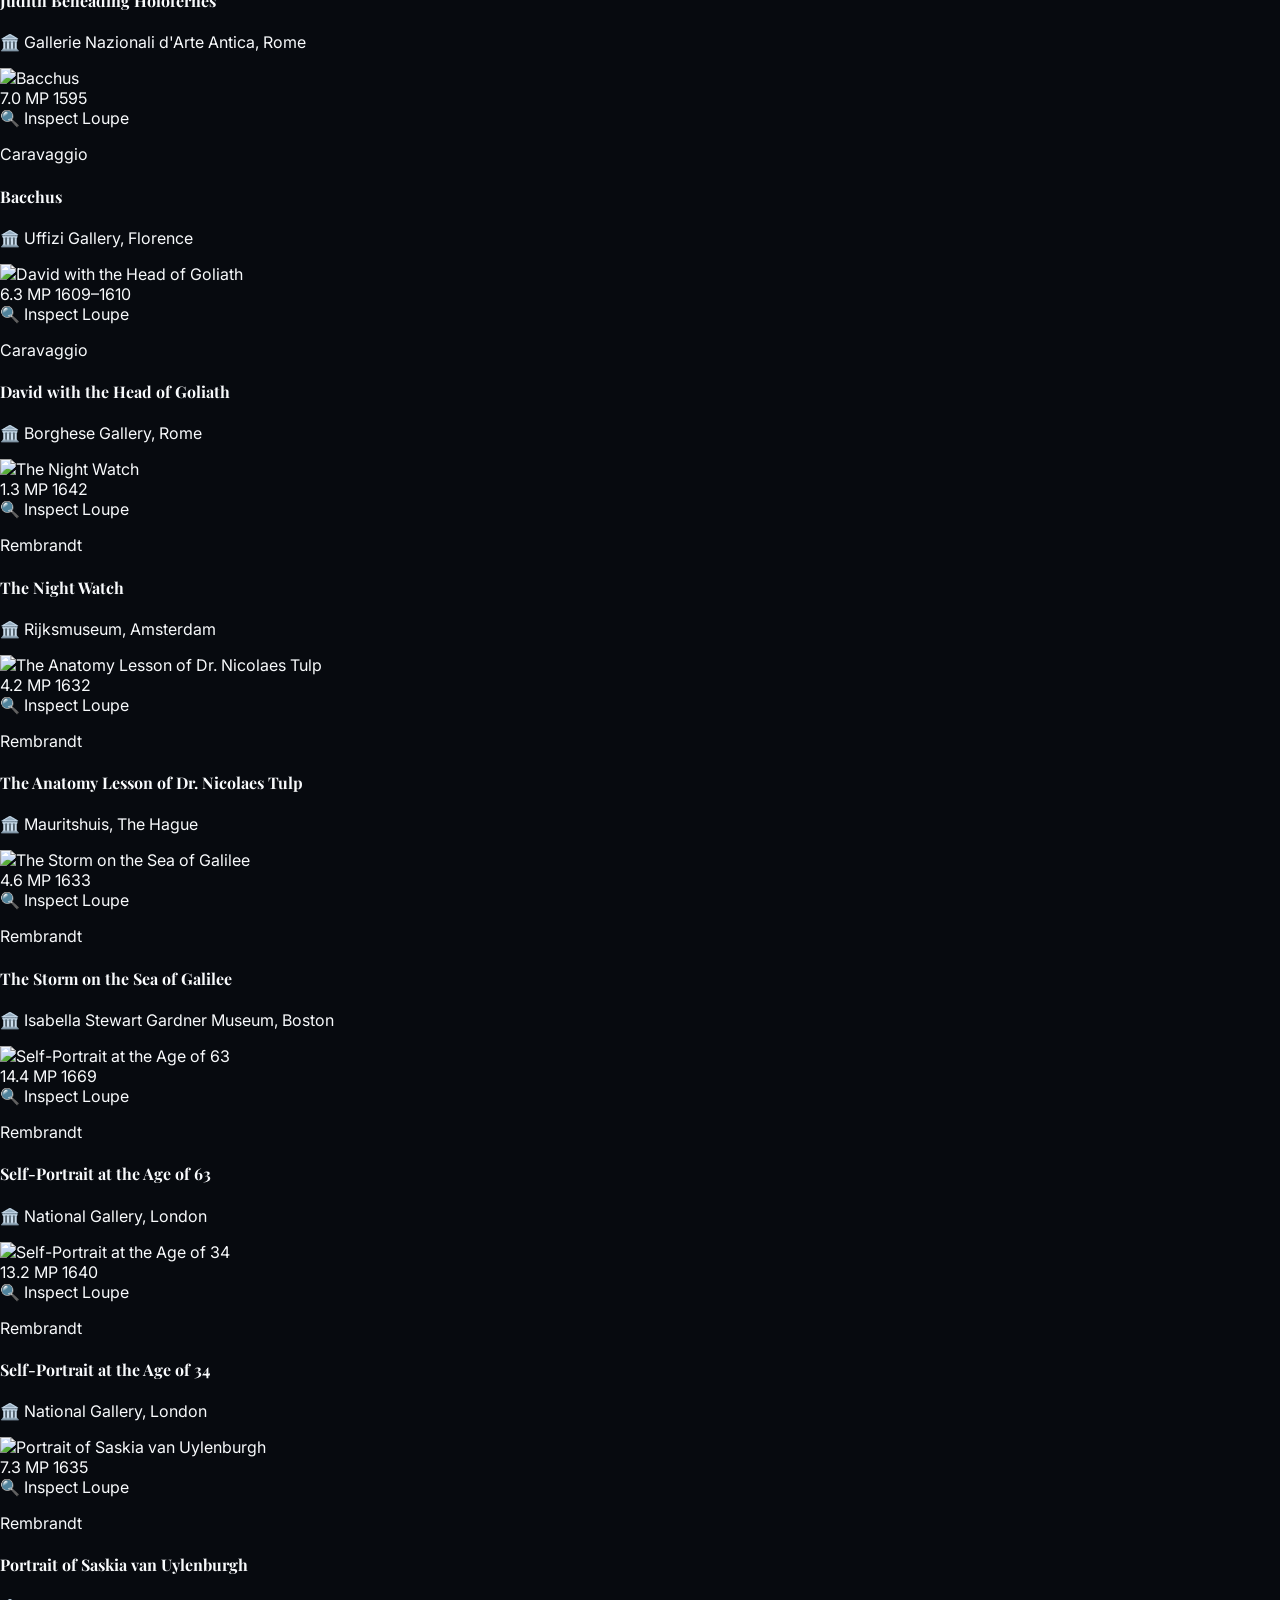
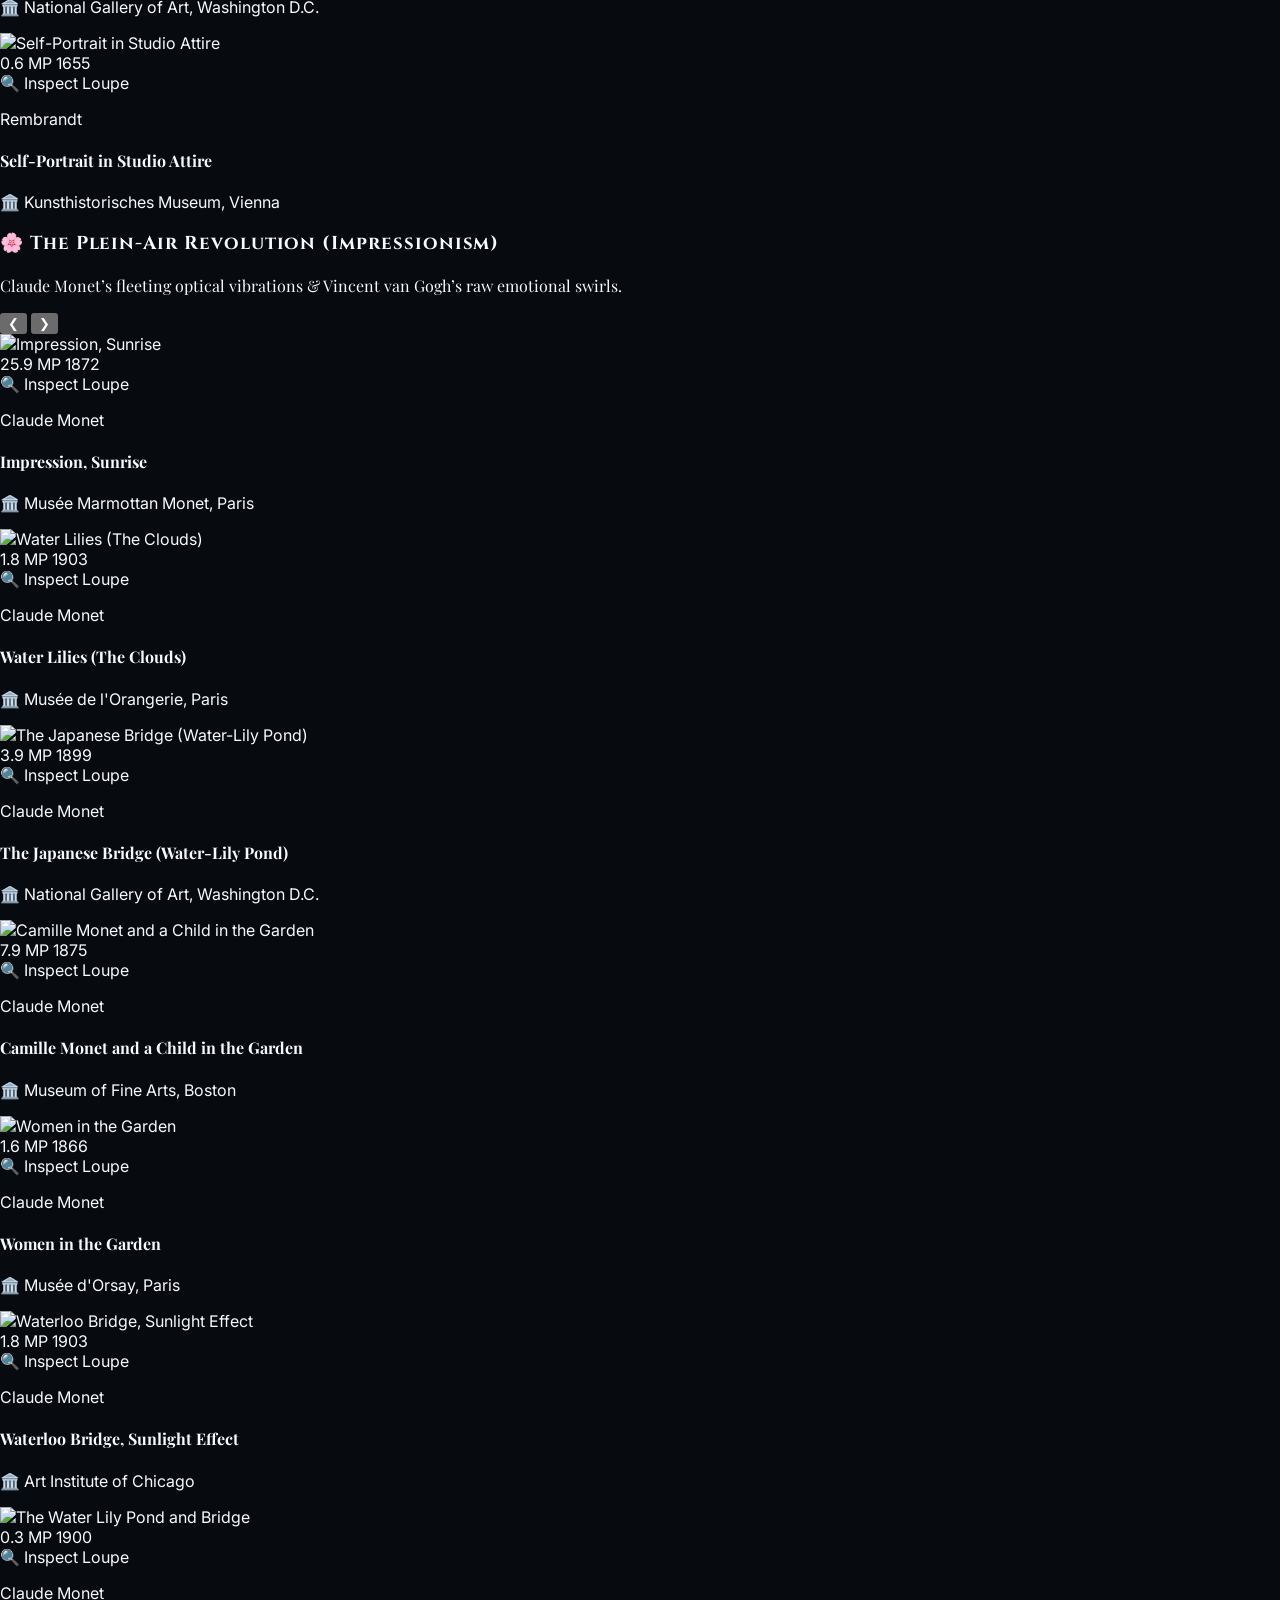
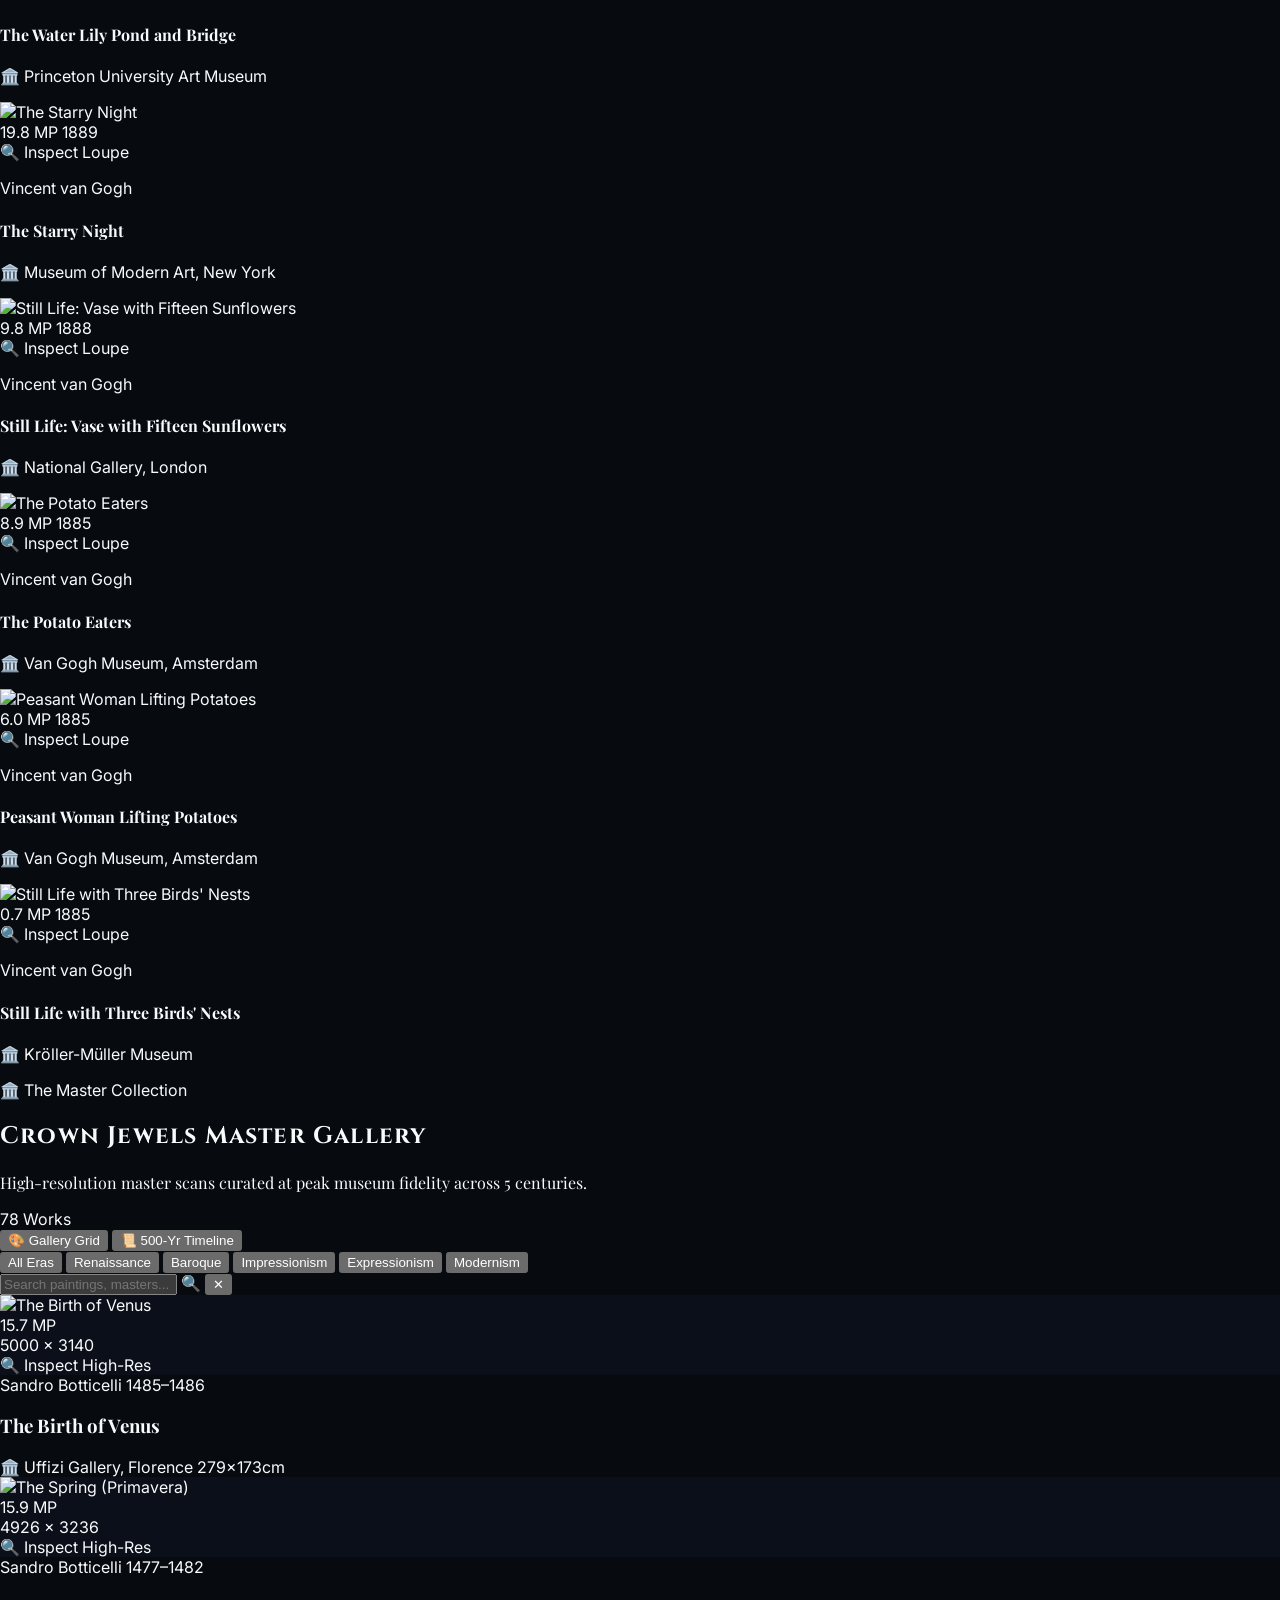
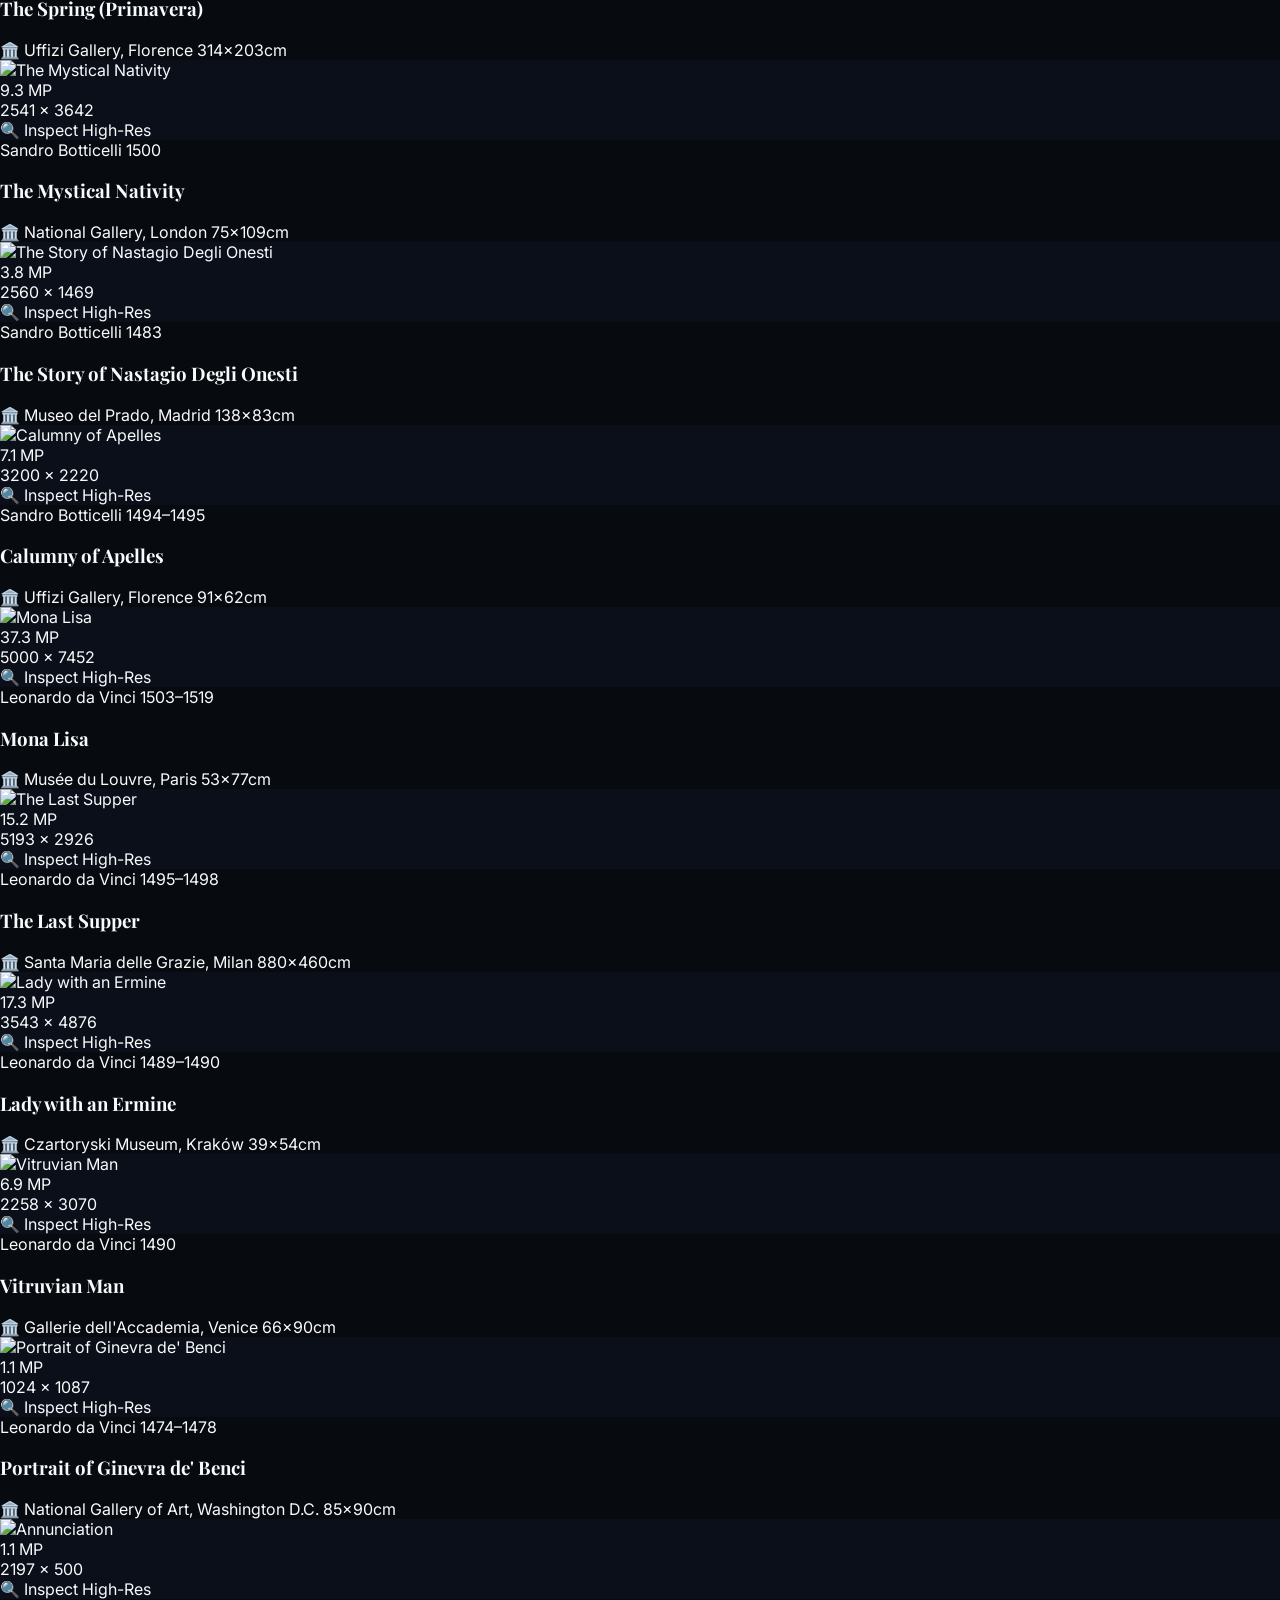
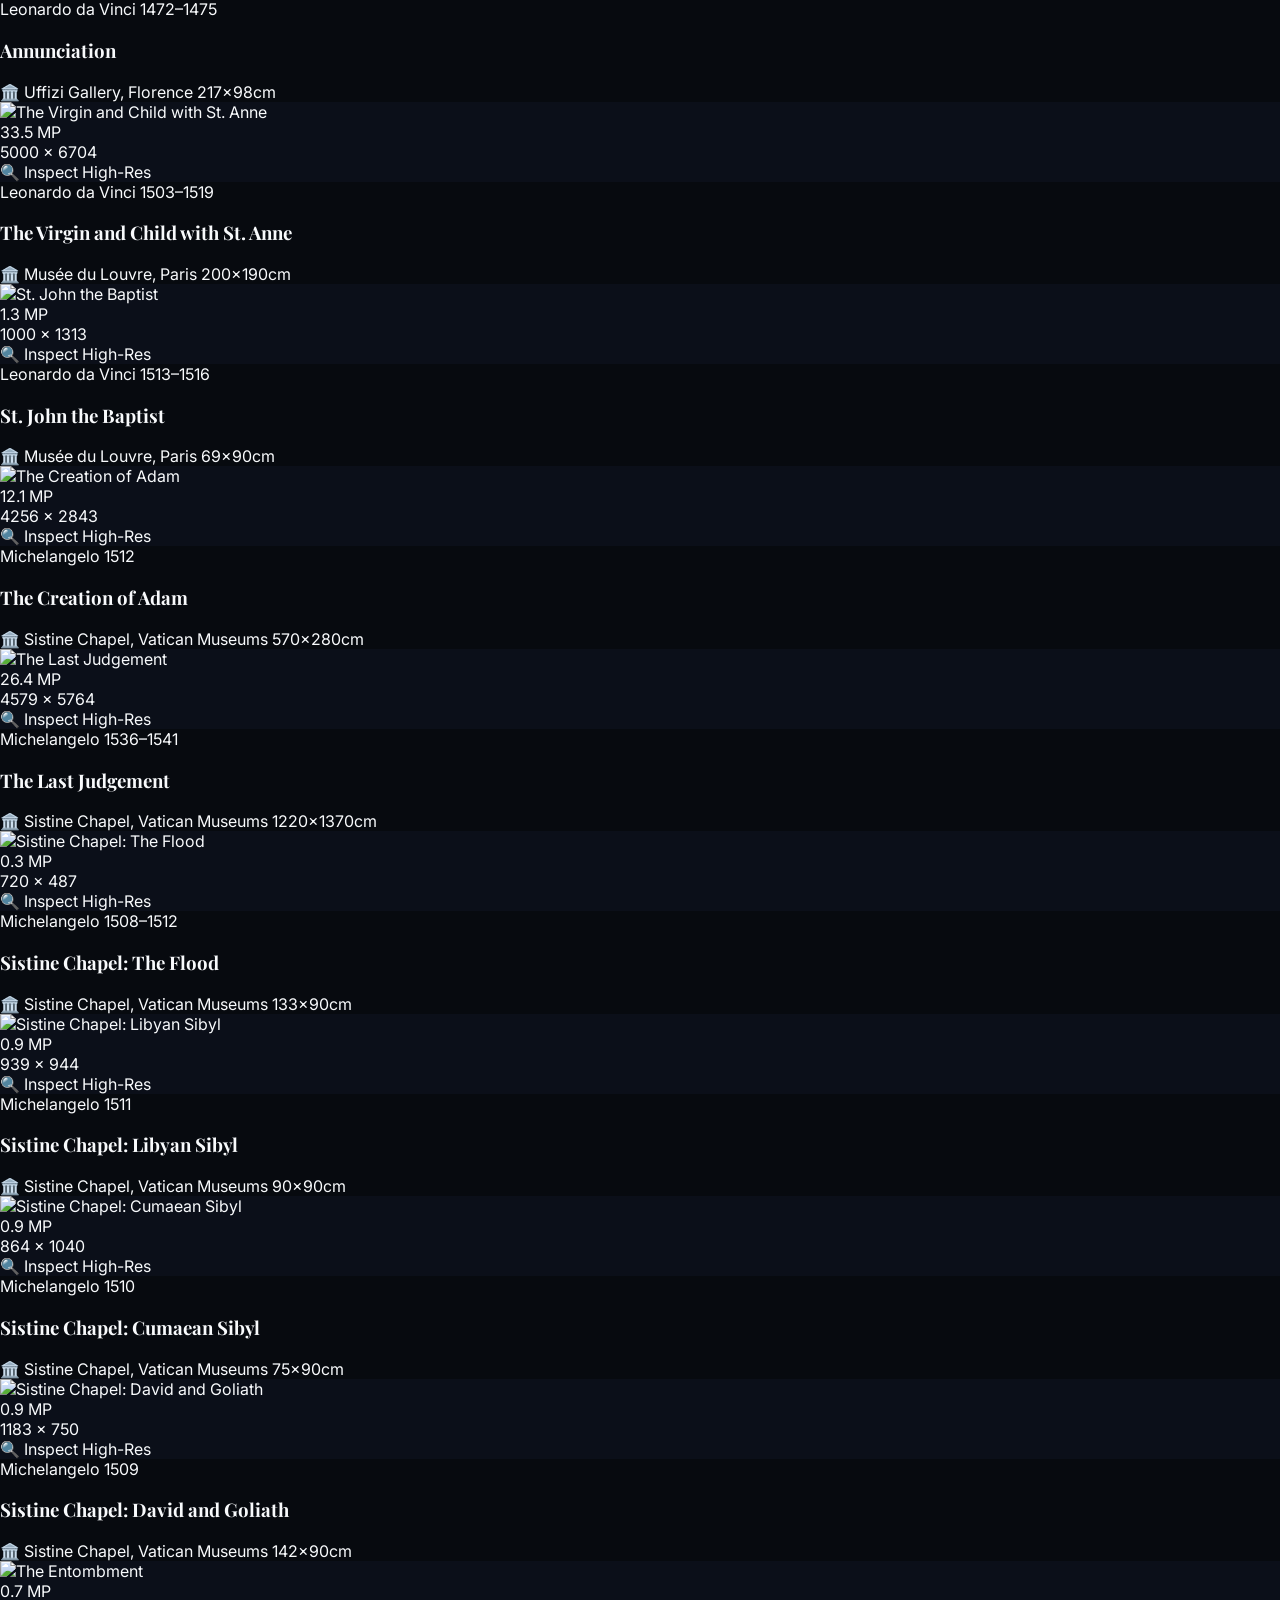
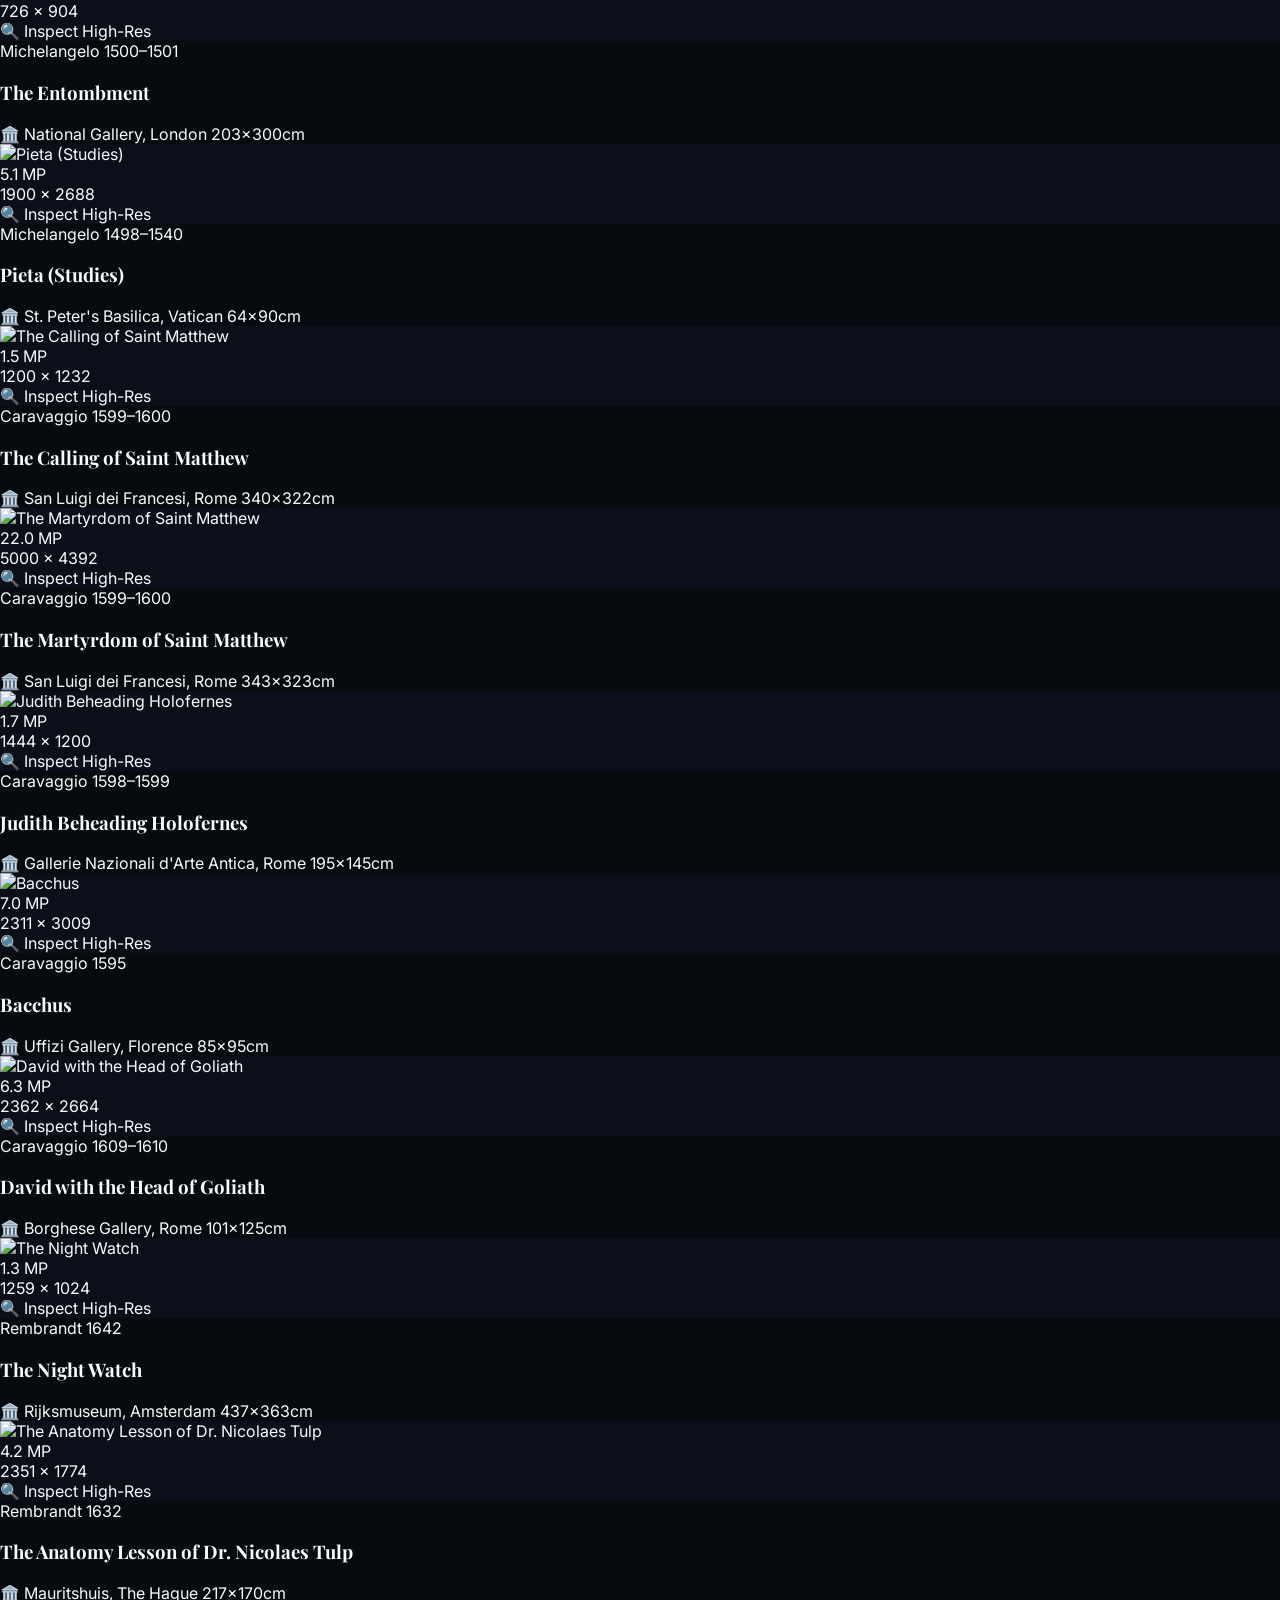
==== commit 0c6fd7c7: "chore: replace legal notice placeholder with maintainer contact lgtkgtv@gmail.com" ====
--- a/index.html
+++ b/index.html
@@ -529,24 +529,24 @@
         </div>
       </div>
 
-      <!-- Footer Bottom Links & DMCA Protocol -->
+      <!-- Footer Bottom Links & Contact -->
       <div class="flex flex-col sm:flex-row items-center justify-between gap-4 text-[11px] text-slate-400">
         <div class="flex flex-wrap items-center justify-center sm:justify-start gap-4">
           <a href="https://github.com/lgtkgtv/pantheon-art/blob/main/docs/LEGAL_REVIEW.md" target="_blank" rel="noopener noreferrer" class="text-amber-400 hover:text-amber-300 underline font-mono">
-            ⚖️ Comprehensive Legal Review & Rights Registry
+            ⚖️ Rights Registry & Review
           </a>
           <span>&bull;</span>
           <a href="https://github.com/lgtkgtv/pantheon-art" target="_blank" rel="noopener noreferrer" class="text-slate-300 hover:text-white underline">
             GitHub Repository
           </a>
           <span>&bull;</span>
-          <a href="https://github.com/lgtkgtv/pantheon-art/issues" target="_blank" rel="noopener noreferrer" class="text-slate-400 hover:text-slate-200">
-            DMCA / Rights Inquiry
+          <a href="mailto:lgtkgtv@gmail.com" class="text-slate-400 hover:text-slate-200">
+            Contact: lgtkgtv@gmail.com
           </a>
         </div>
 
         <p class="text-slate-500 font-mono text-[10px] text-center sm:text-right">
-          Designated DMCA Agent: <span class="text-slate-400">legal@pantheon-art.org</span> &bull; 24-Hour Takedown Policy
+          Curator Contact: <a href="mailto:lgtkgtv@gmail.com" class="text-slate-400 hover:text-amber-300">lgtkgtv@gmail.com</a> &bull; Open Cultural Education
         </p>
       </div>
 
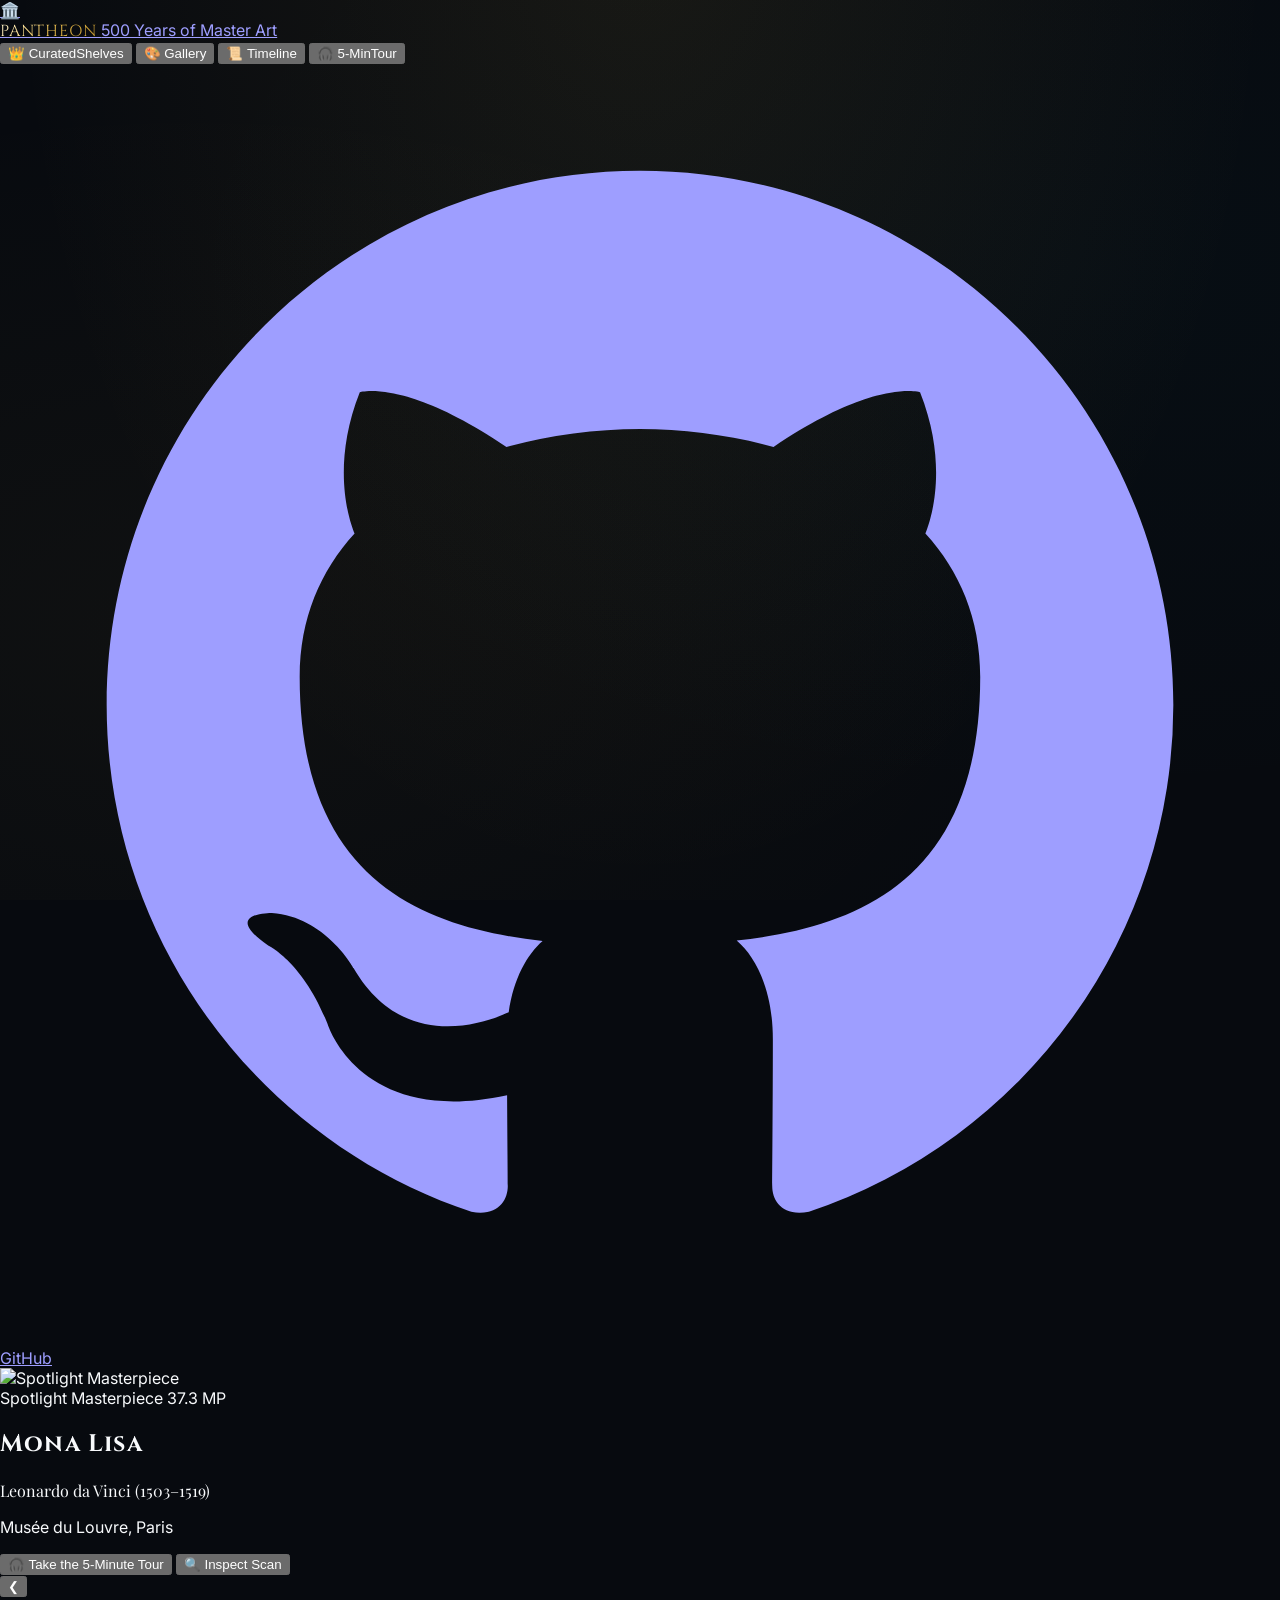
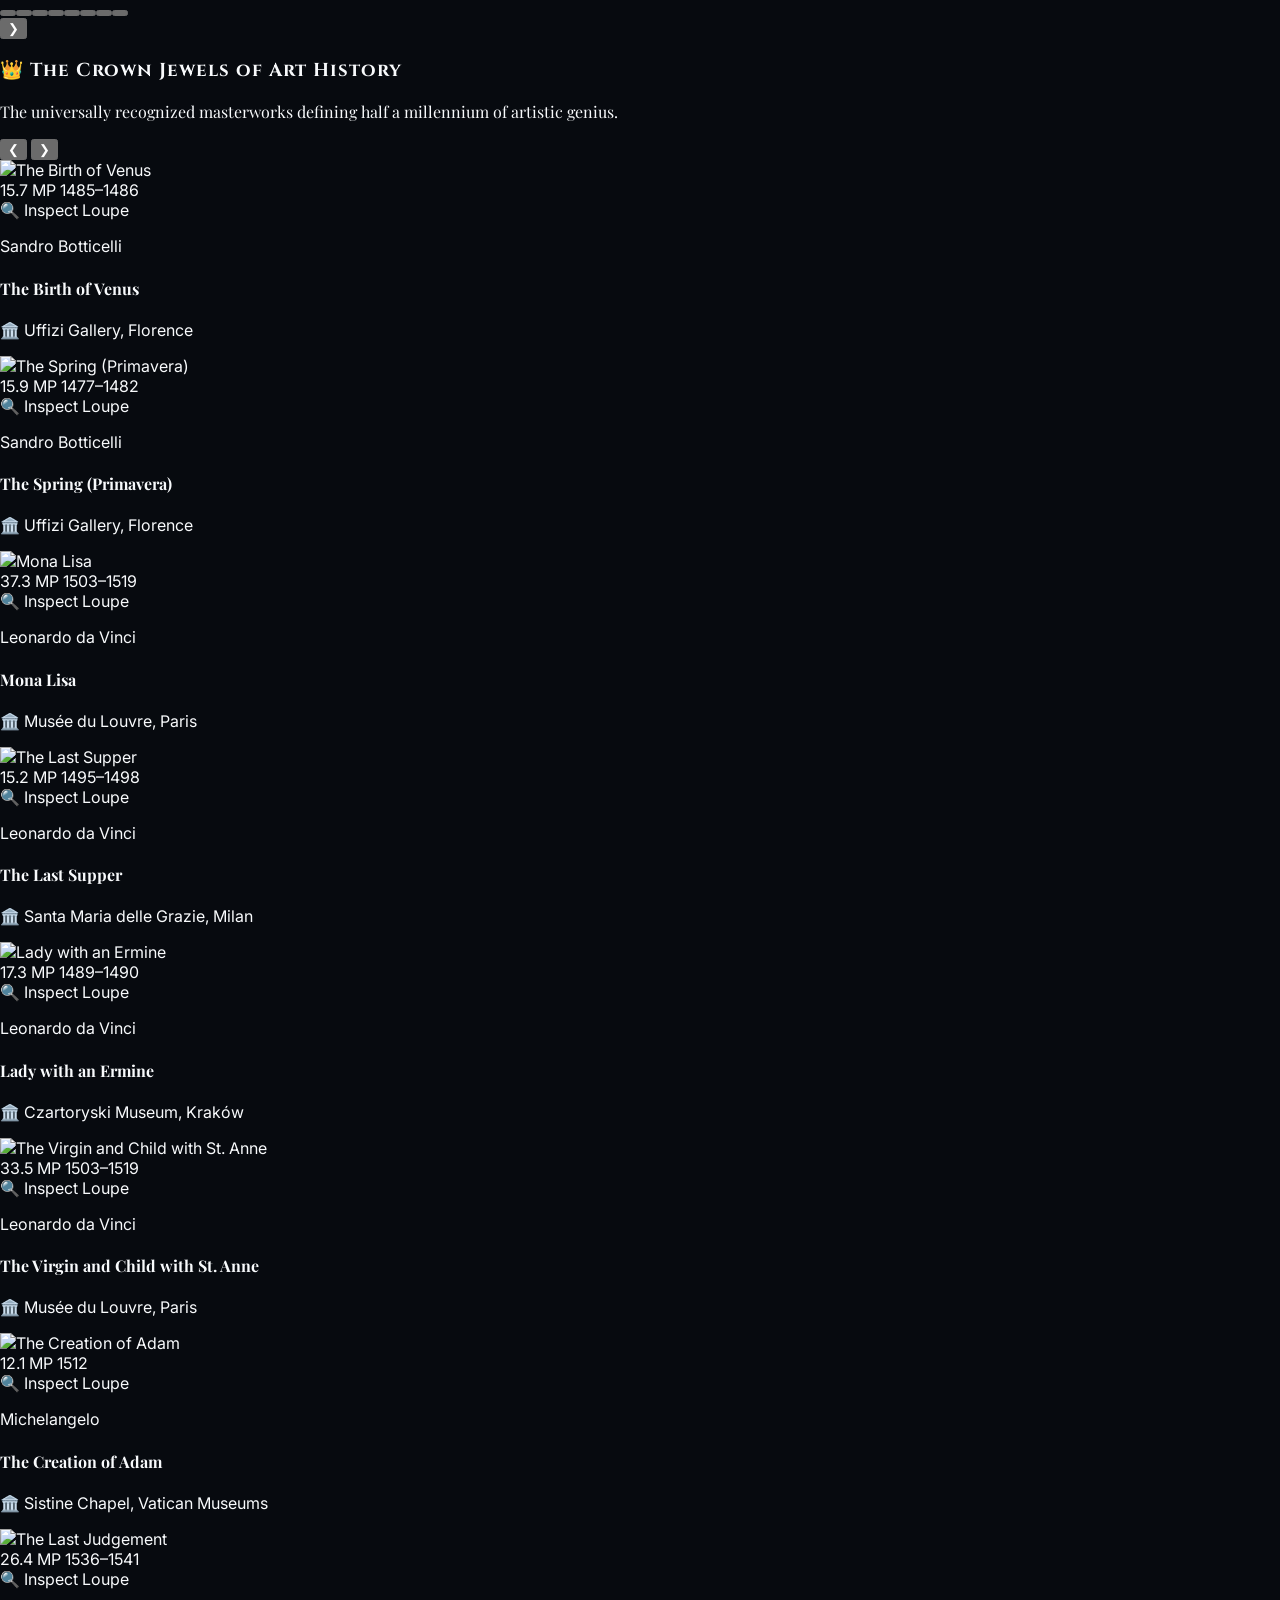
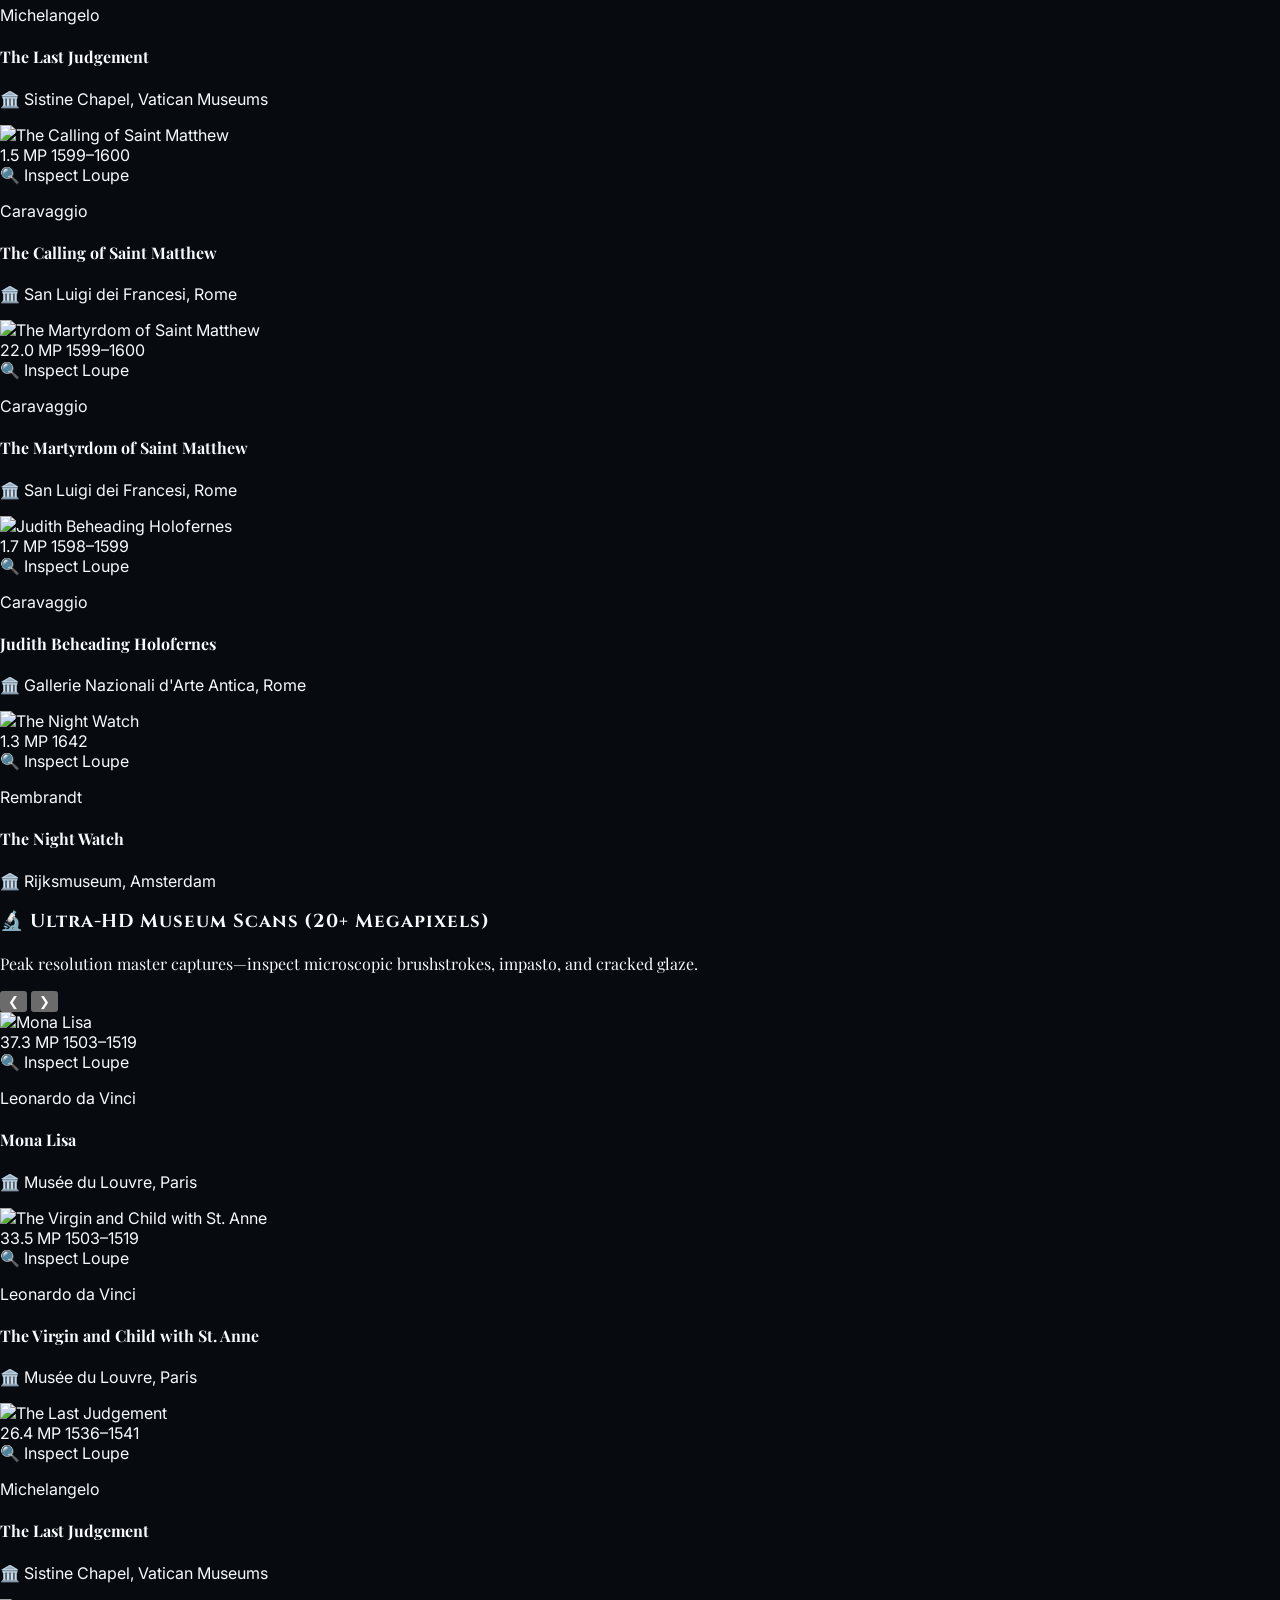
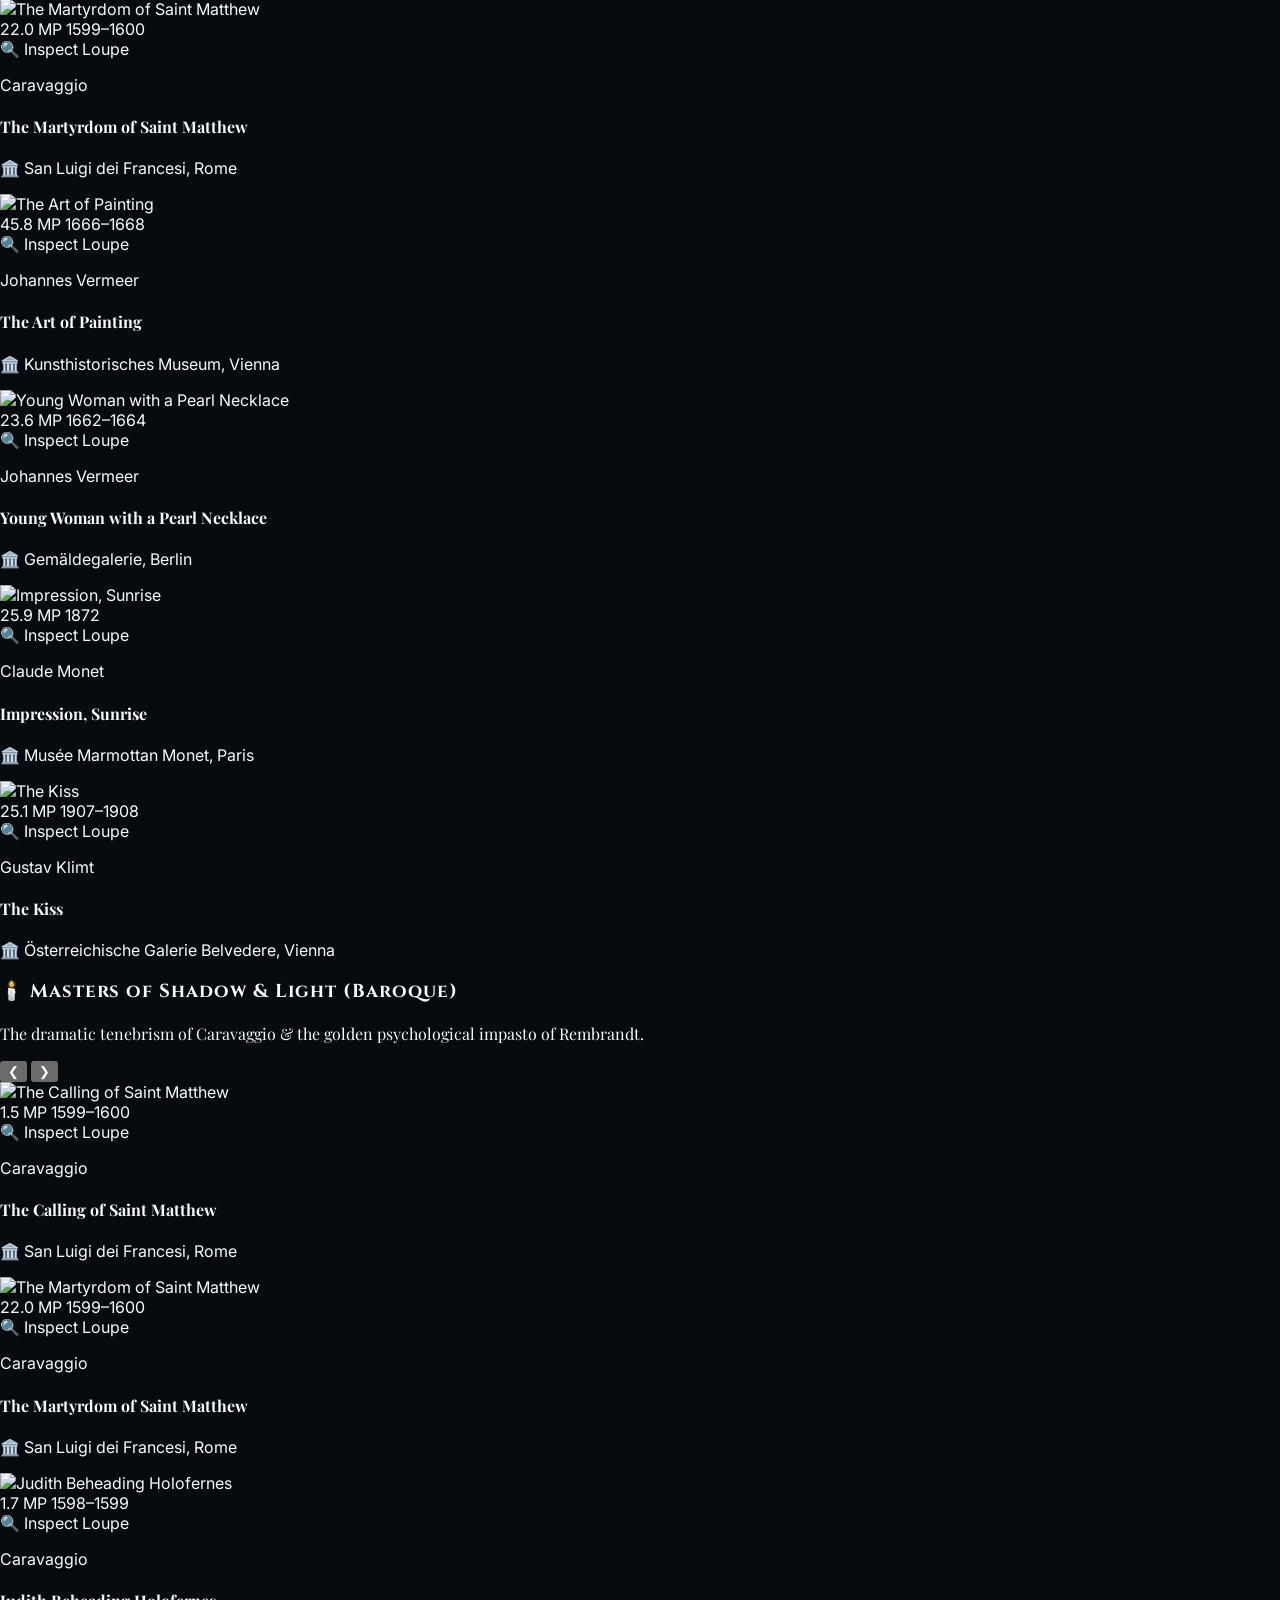
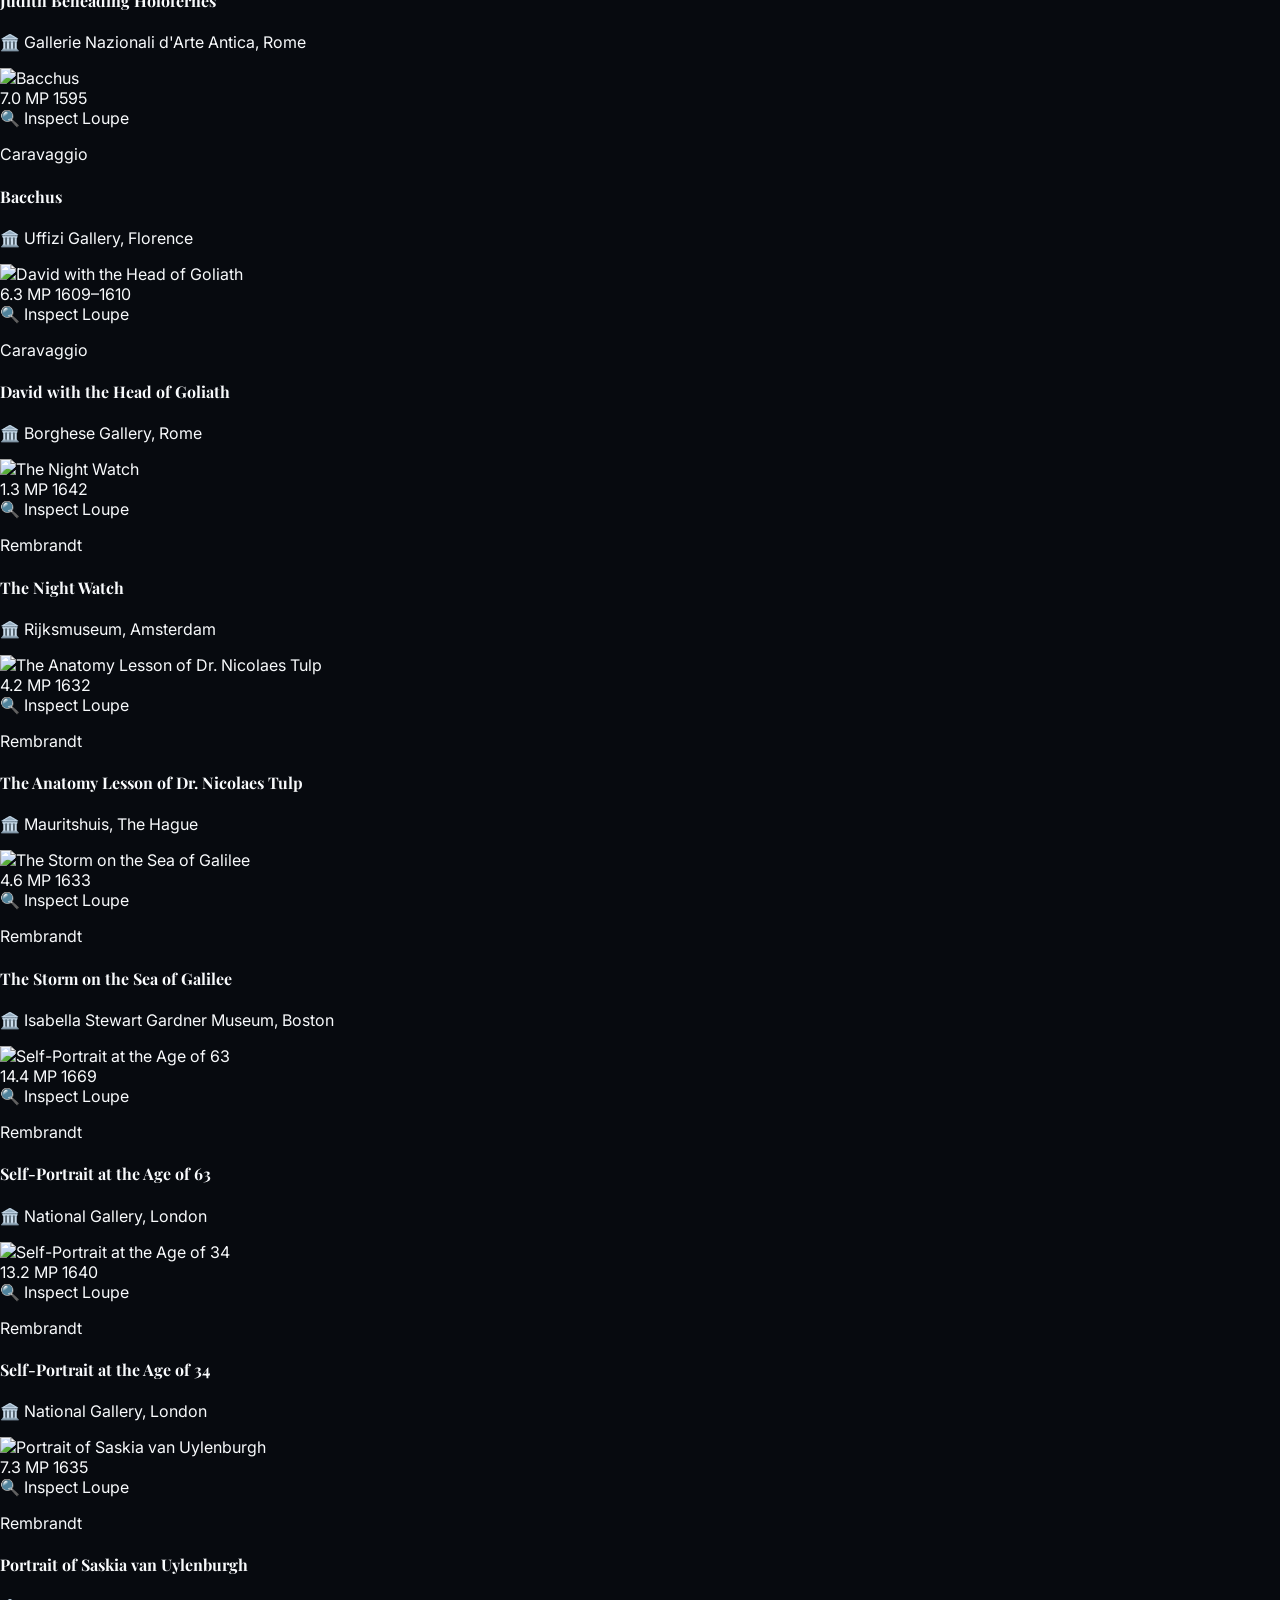
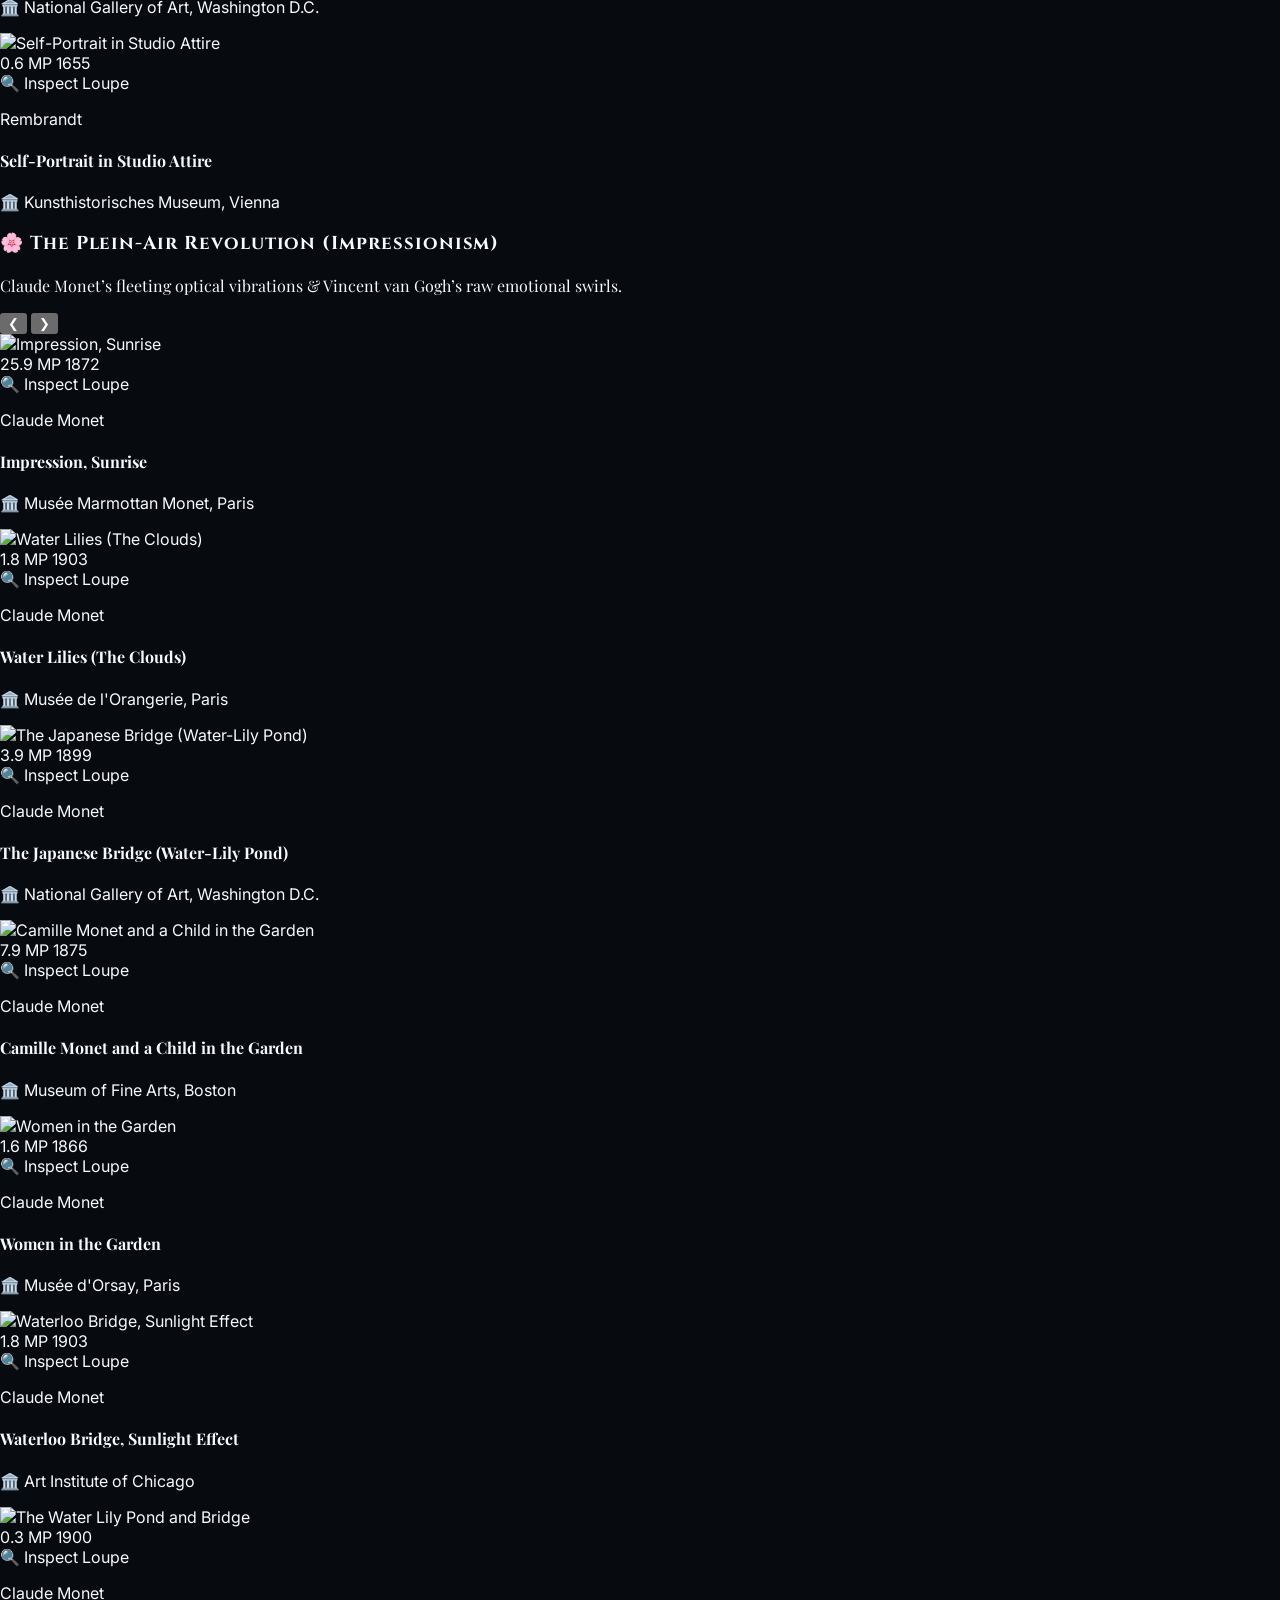
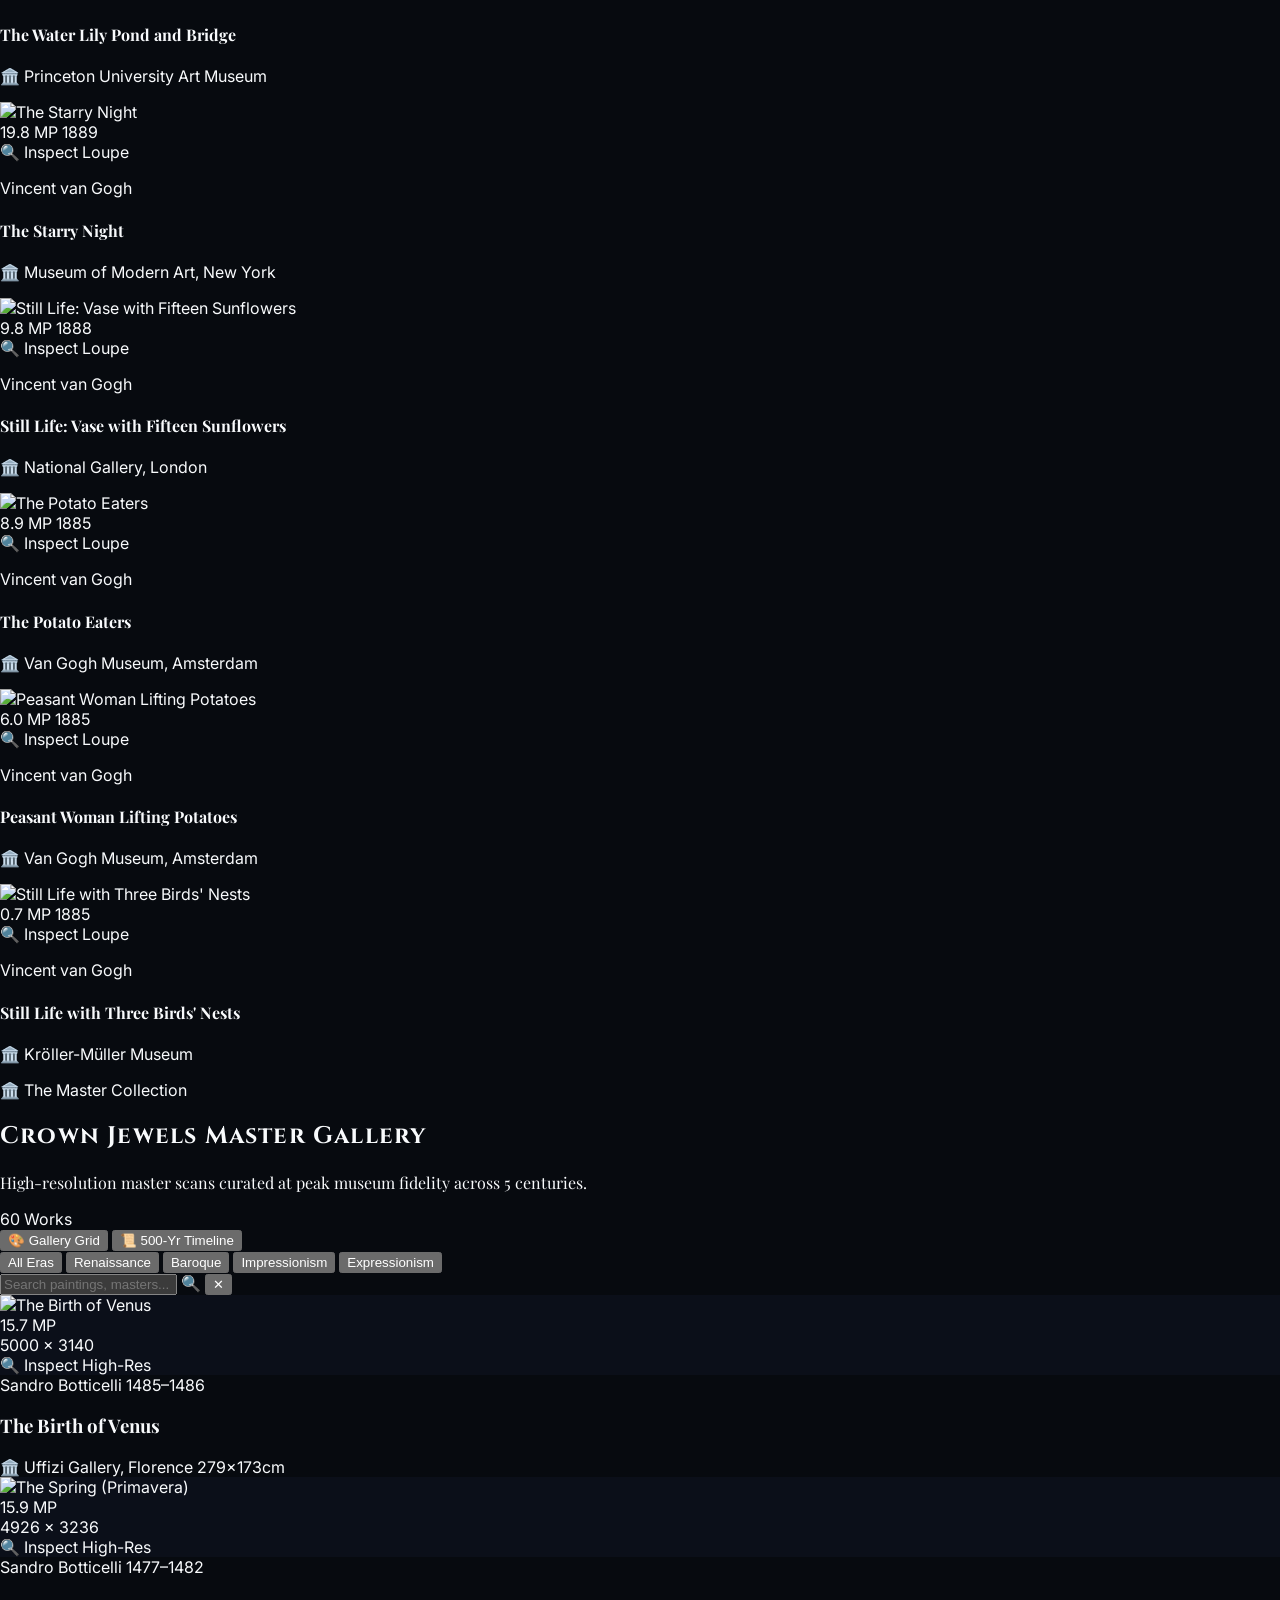
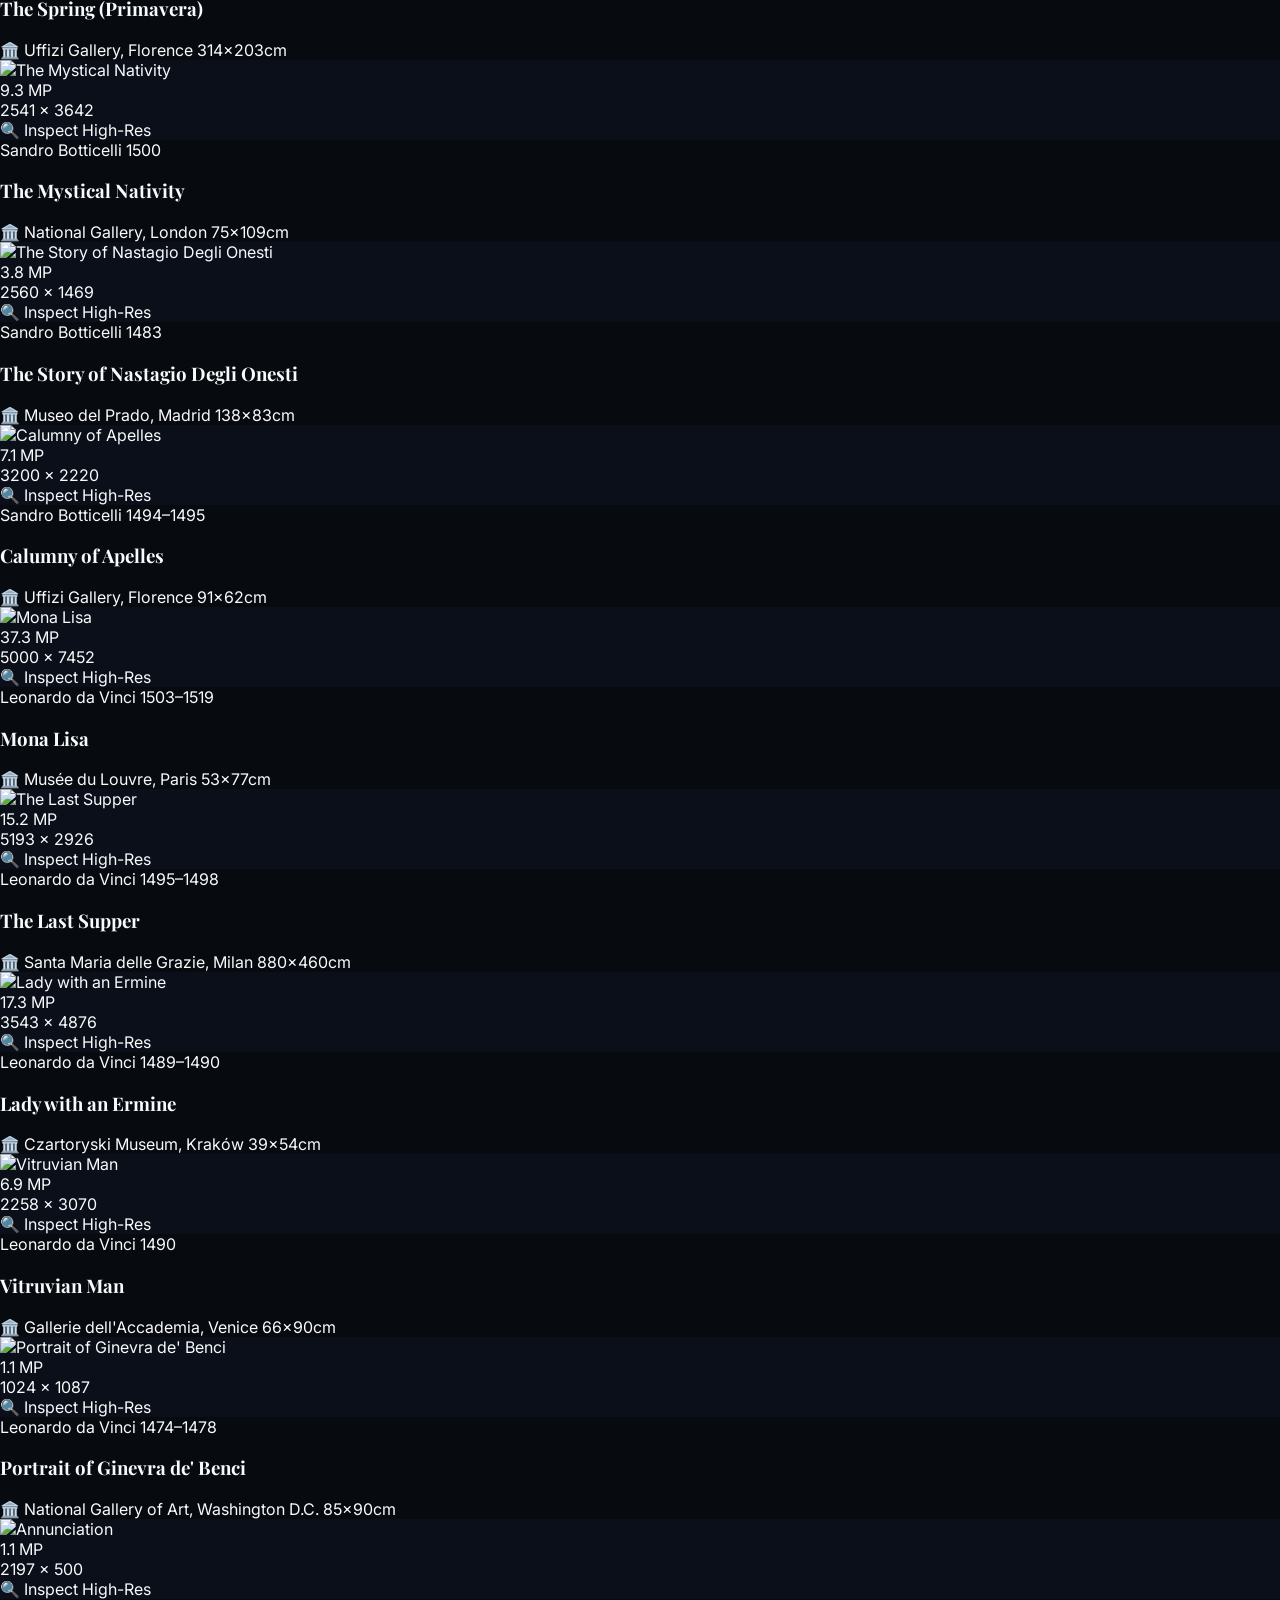
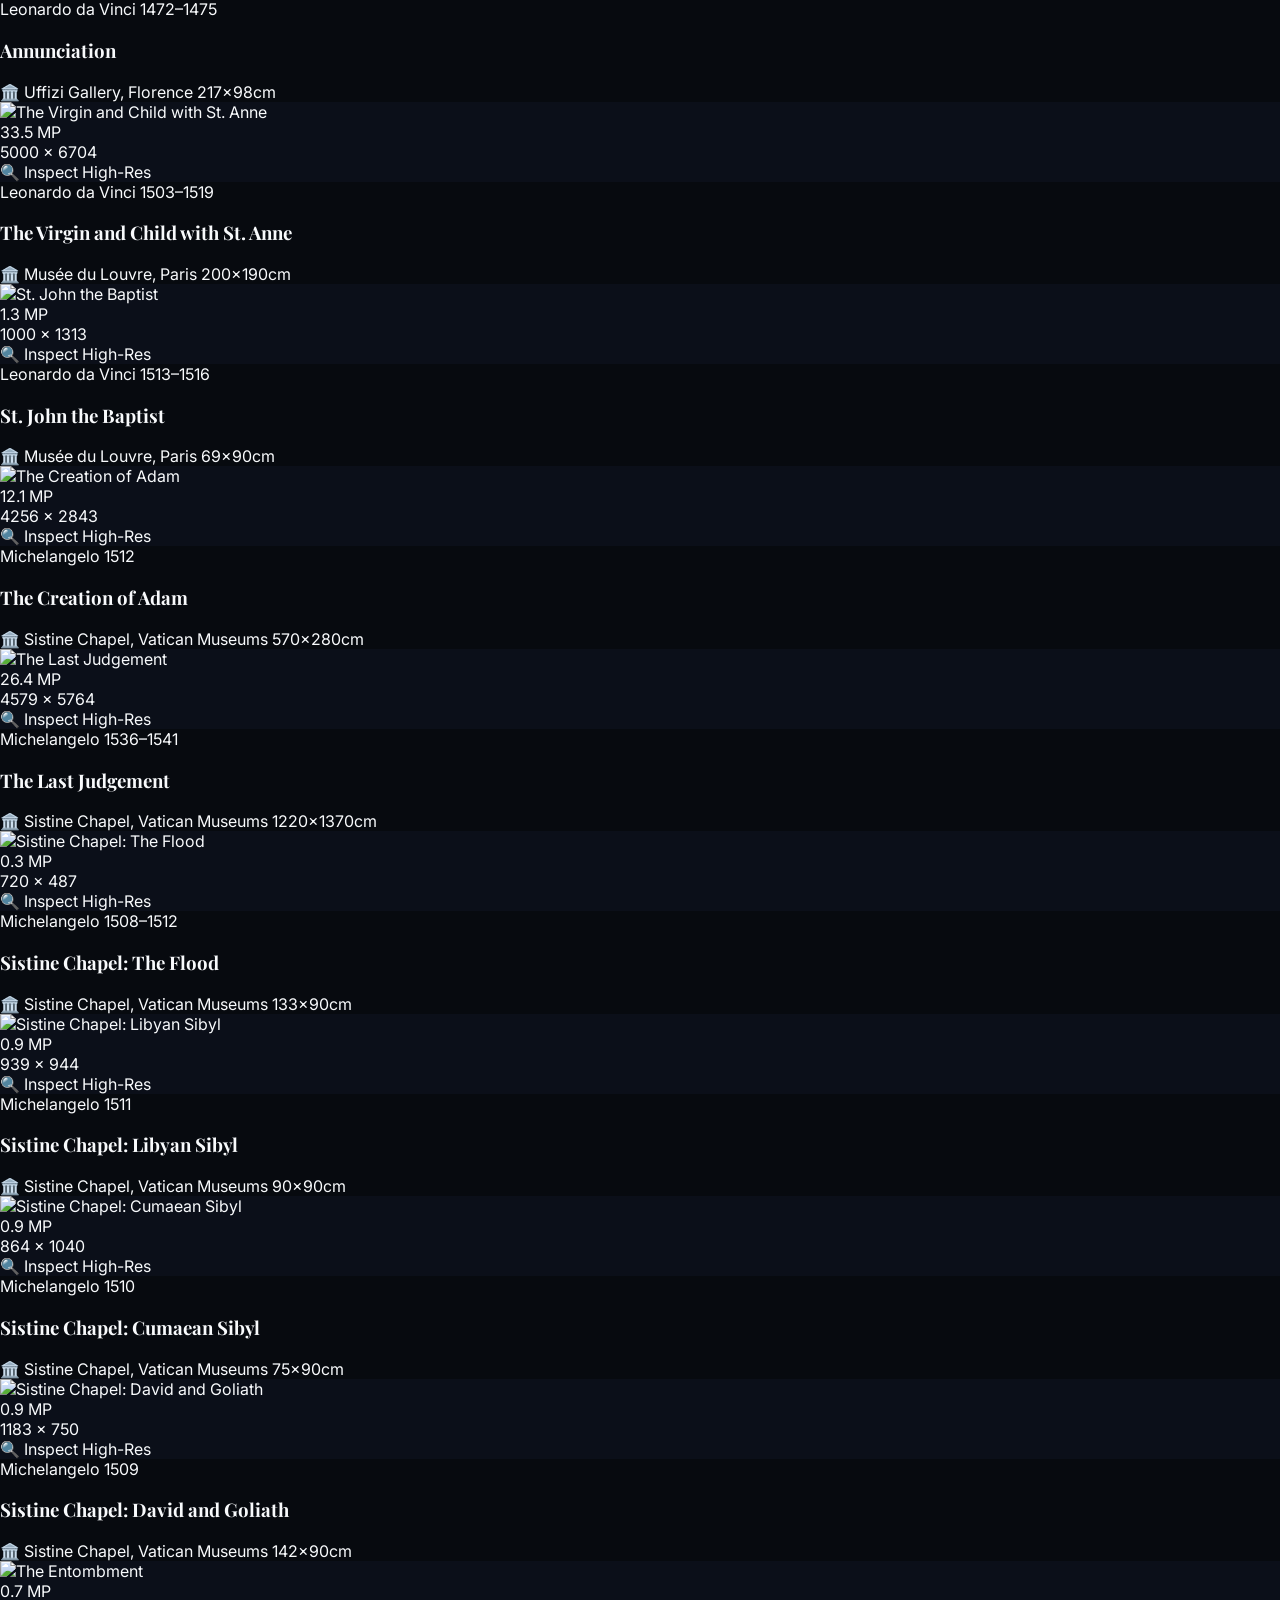
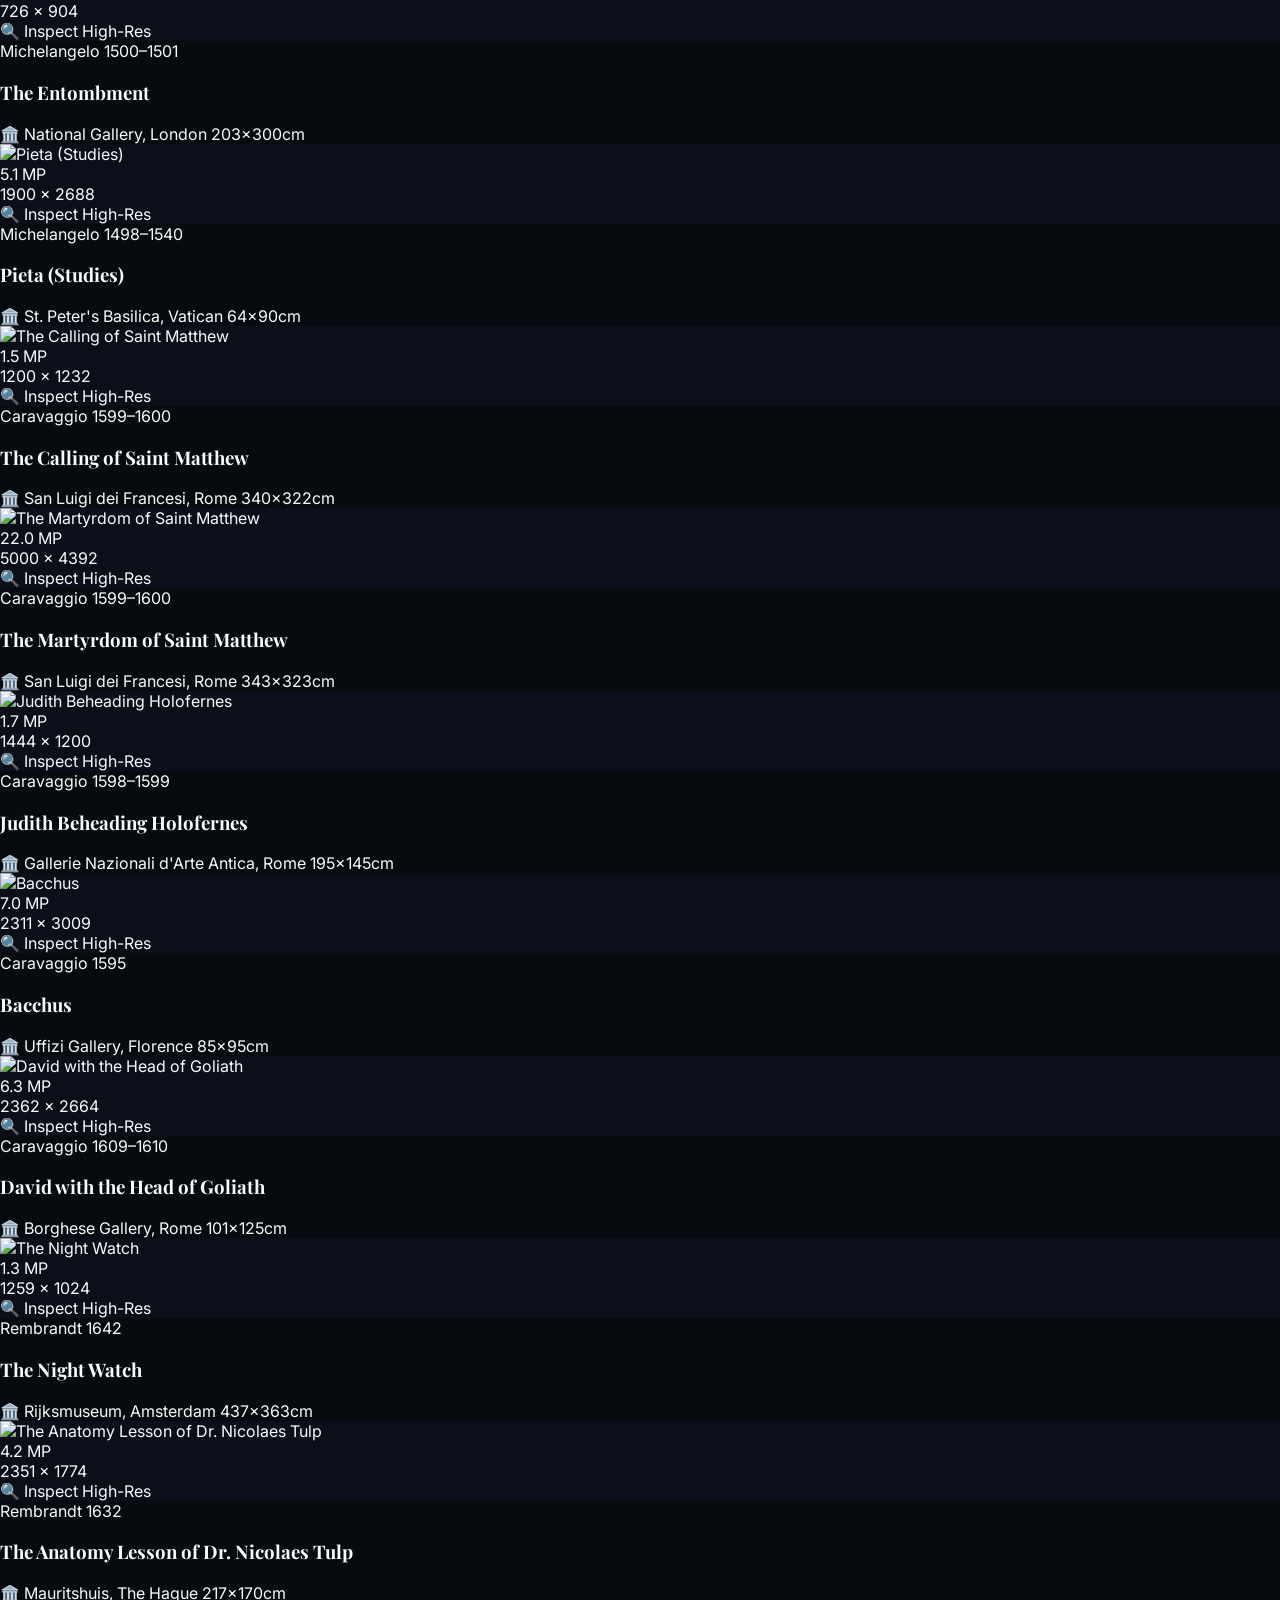
==== commit 049fadde: "feat(legal): scope collection to 10 public domain titans and sanitize pipeline documentation" ====
--- a/index.html
+++ b/index.html
@@ -12,9 +12,9 @@
   <link rel="icon" href="data:image/svg+xml,<svg xmlns='http://www.w3.org/2000/svg' viewBox='0 0 100 100'><text y='.9em' font-size='90'>🏛️</text></svg>" />
   
   <!-- SEO & OpenGraph Social Sharing Metadata -->
-  <meta name="description" content="An immersive visual digital exhibition across 500 years of Western master art, 13 celebrity masters, and uncompressed museum scans up to 45.8 megapixels." />
+  <meta name="description" content="An immersive visual digital exhibition across 500 years of Western master art, 10 historic titans, and uncompressed museum scans up to 45.8 megapixels." />
   <meta property="og:title" content="Pantheon: 500 Years of Art History & Master Gallery" />
-  <meta property="og:description" content="Explore uncompressed museum-grade master scans from Da Vinci, Vermeer, Van Gogh, Monet, and Picasso." />
+  <meta property="og:description" content="Explore uncompressed museum-grade master scans from Da Vinci, Vermeer, Van Gogh, Monet, and Rembrandt." />
   <meta property="og:type" content="website" />
   <meta property="og:image" content="https://lgtkgtv.github.io/pantheon-art/assets/og-preview.jpg" />
   <meta property="og:image:width" content="1200" />
@@ -23,7 +23,7 @@
   <!-- Twitter Card Metadata -->
   <meta name="twitter:card" content="summary_large_image" />
   <meta name="twitter:title" content="Pantheon: 500 Years of Western Art & Master Scans" />
-  <meta name="twitter:description" content="Explore uncompressed museum-grade master scans up to 45.8 megapixels from Da Vinci, Vermeer, Van Gogh, Monet, and Picasso." />
+  <meta name="twitter:description" content="Explore uncompressed museum-grade master scans up to 45.8 megapixels from Da Vinci, Vermeer, Van Gogh, Monet, and Rembrandt." />
   <meta name="twitter:image" content="https://lgtkgtv.github.io/pantheon-art/assets/og-preview.jpg" />
   
   <!-- Tailwind CSS -->
@@ -241,7 +241,6 @@
           <button data-epoch="baroque" aria-label="Filter Baroque works" class="epoch-pill flex-shrink-0 px-3 py-1 rounded-xl text-xs font-medium bg-slate-800/80 hover:bg-slate-700 text-slate-300 transition cursor-pointer">Baroque</button>
           <button data-epoch="impressionism" aria-label="Filter Impressionism works" class="epoch-pill flex-shrink-0 px-3 py-1 rounded-xl text-xs font-medium bg-slate-800/80 hover:bg-slate-700 text-slate-300 transition cursor-pointer">Impressionism</button>
           <button data-epoch="expressionism" aria-label="Filter Expressionism works" class="epoch-pill flex-shrink-0 px-3 py-1 rounded-xl text-xs font-medium bg-slate-800/80 hover:bg-slate-700 text-slate-300 transition cursor-pointer">Expressionism</button>
-          <button data-epoch="modernism" aria-label="Filter Modernism works" class="epoch-pill flex-shrink-0 px-3 py-1 rounded-xl text-xs font-medium bg-slate-800/80 hover:bg-slate-700 text-slate-300 transition cursor-pointer">Modernism</button>
         </div>
 
         <!-- Omni-Search Pill -->
@@ -512,19 +511,19 @@
           </p>
         </div>
 
-        <!-- Rights & Legal Framework -->
+        <!-- Rights & Reproduction Doctrine -->
         <div class="space-y-2">
           <h5 class="text-slate-300 font-mono text-[11px] font-bold uppercase tracking-wider">Rights & Reproduction Doctrine</h5>
           <p class="text-slate-400 text-[11px] leading-relaxed">
-            <strong class="text-slate-300">Public Domain (1470–1926):</strong> Underlying historic artworks reside in the worldwide public domain. Under <em>Bridgeman Art Library v. Corel Corp.</em> (1999) and EU CDSM Directive Art. 14, faithful 2D digital photographic reproductions of public-domain works do not create new copyright.
+            Under <em>Bridgeman Art Library v. Corel Corp.</em> (1999) and EU CDSM Directive Art. 14, faithful 2D digital photographic reproductions of public-domain paintings lack independent creative originality and cannot receive new copyright protection.
           </p>
         </div>
 
-        <!-- Fair Use & Provenance -->
+        <!-- 100% Public Domain Integrity -->
         <div class="space-y-2">
-          <h5 class="text-slate-300 font-mono text-[11px] font-bold uppercase tracking-wider">Modern Art & Fair Use Notice</h5>
+          <h5 class="text-slate-300 font-mono text-[11px] font-bold uppercase tracking-wider">100% Verified Public Domain (1470–1944)</h5>
           <p class="text-slate-400 text-[11px] leading-relaxed">
-            Select 20th-century works (Picasso, Dalí, Kahlo) are presented under <strong class="text-slate-300">17 U.S.C. § 107 (Fair Use)</strong> exclusively for non-commercial scholarship, art critique, and transformative scale comparison. All rights remain reserved to their respective estates.
+            All 10 historic masters featured in this exhibition passed away between 1510 and 1944. Every masterwork is in the undisputed worldwide public domain under international Life + 70 rules. Active 20th-century estate works have been deliberately excluded.
           </p>
         </div>
       </div>
